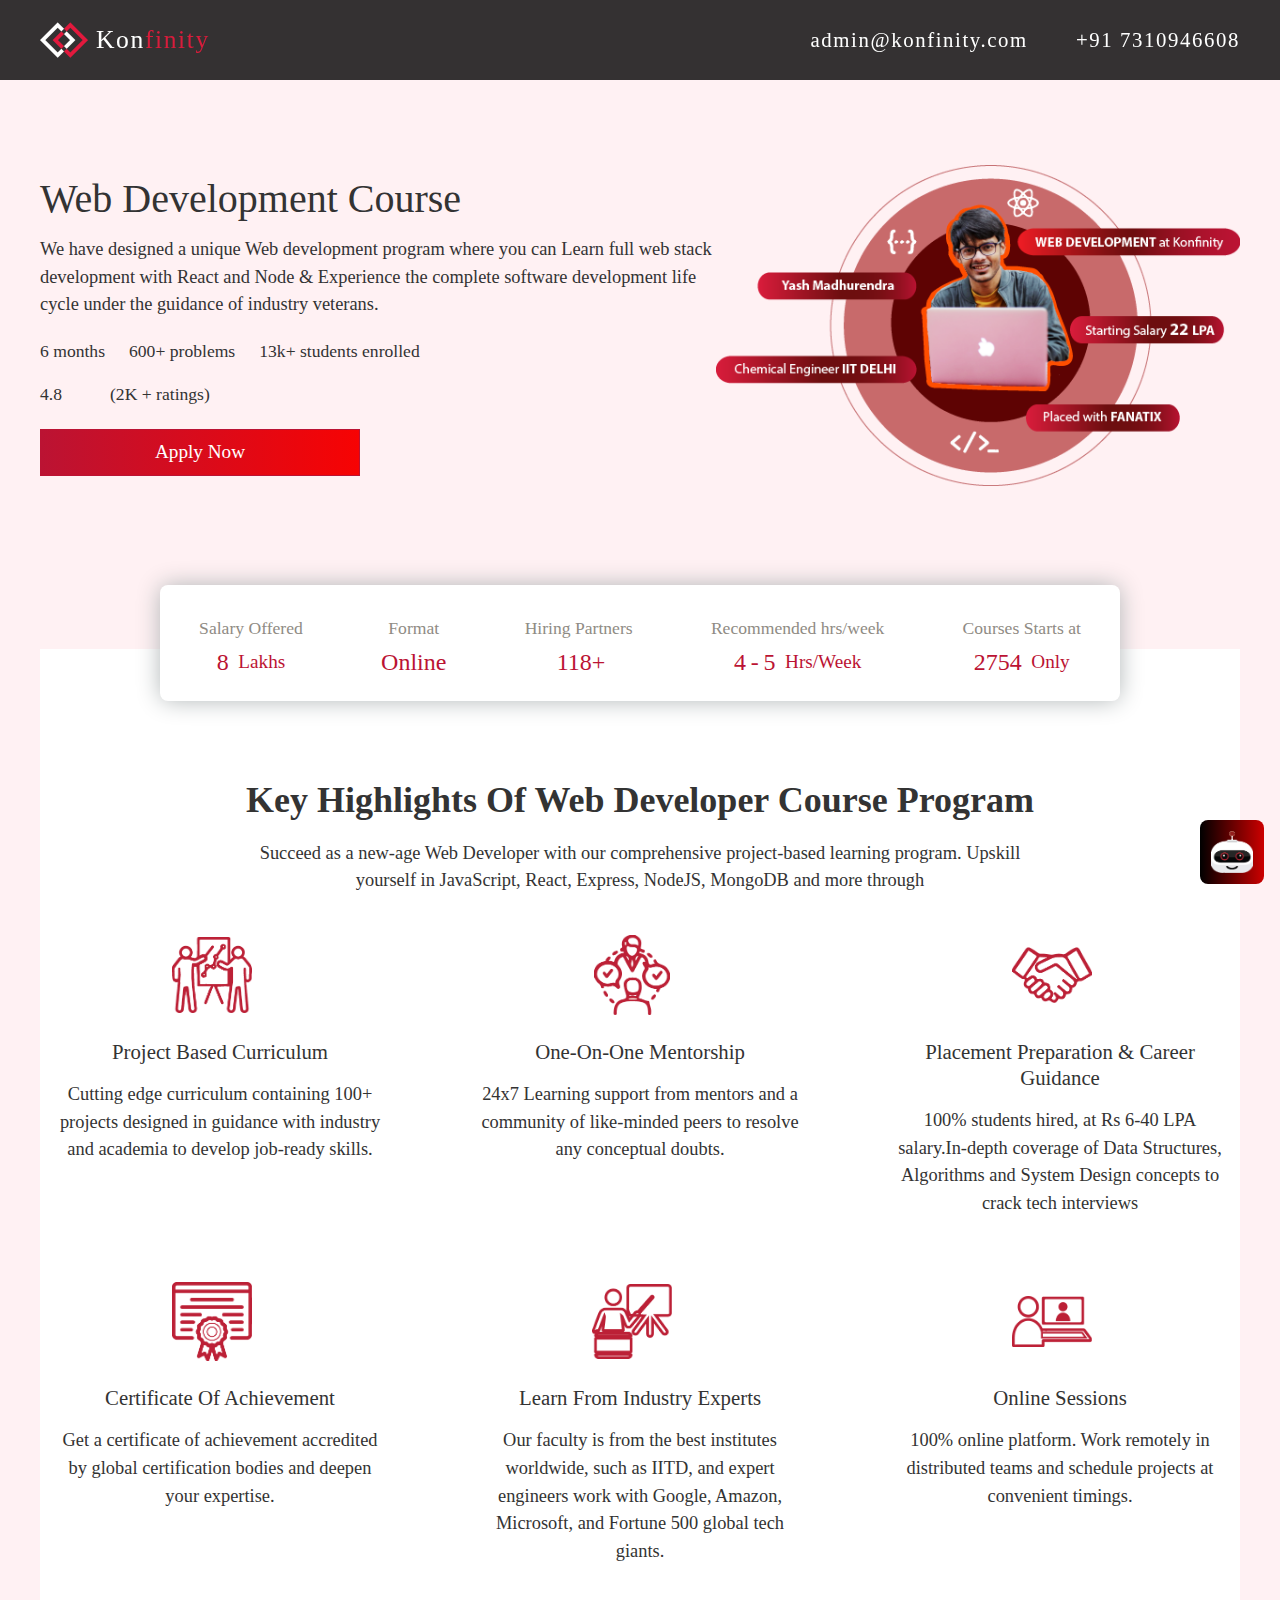
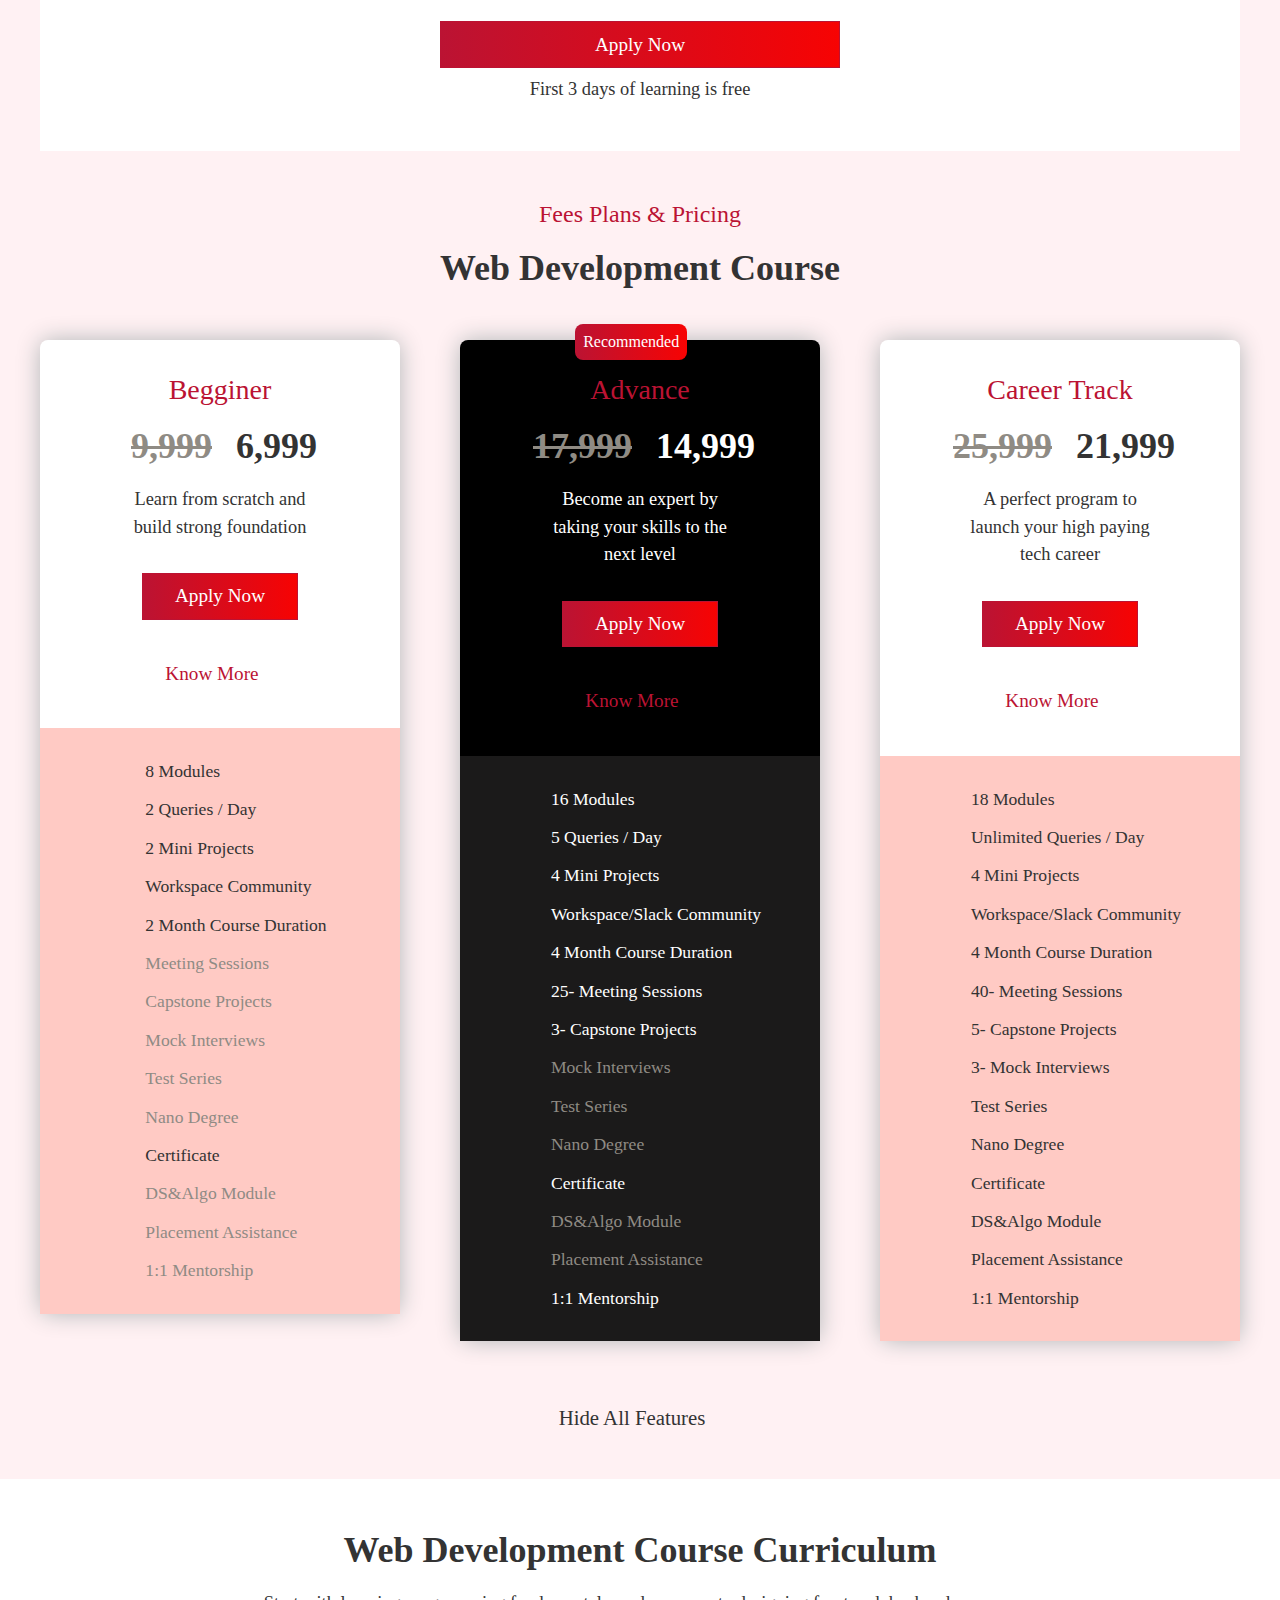
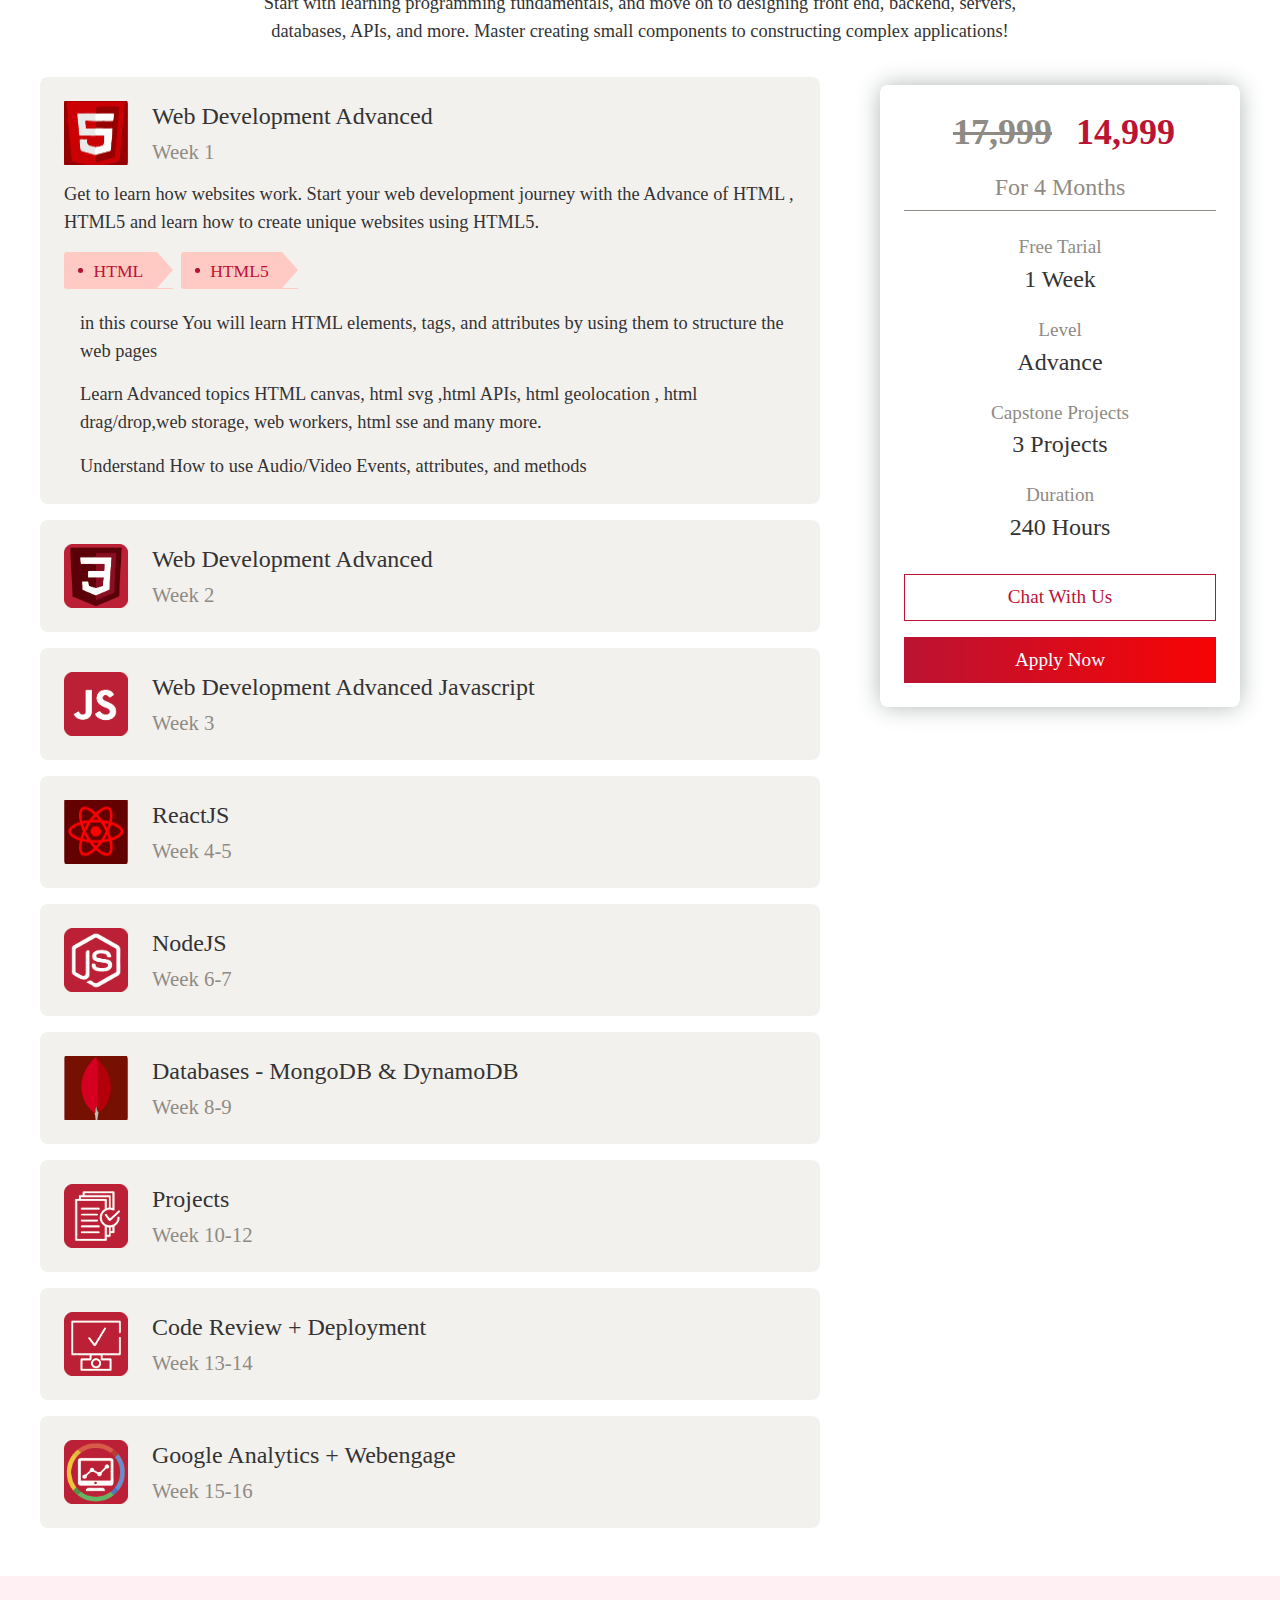
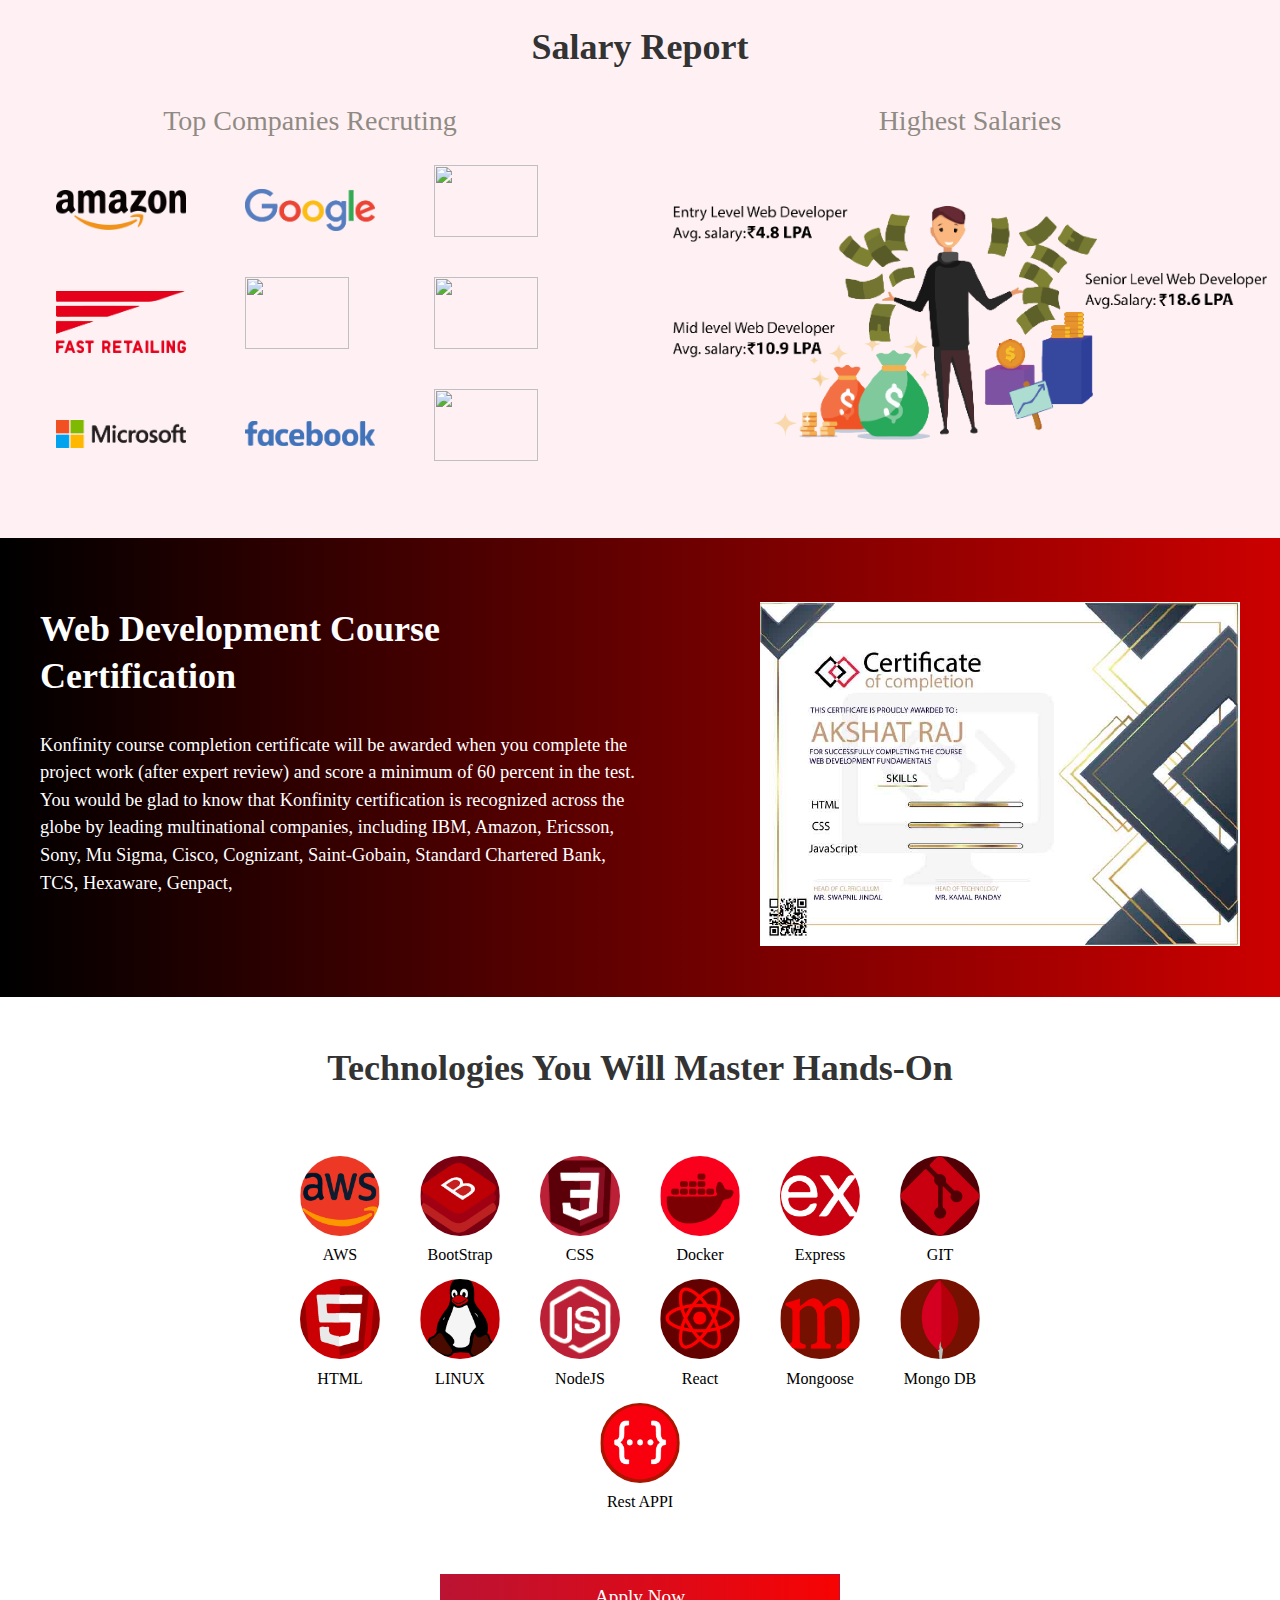
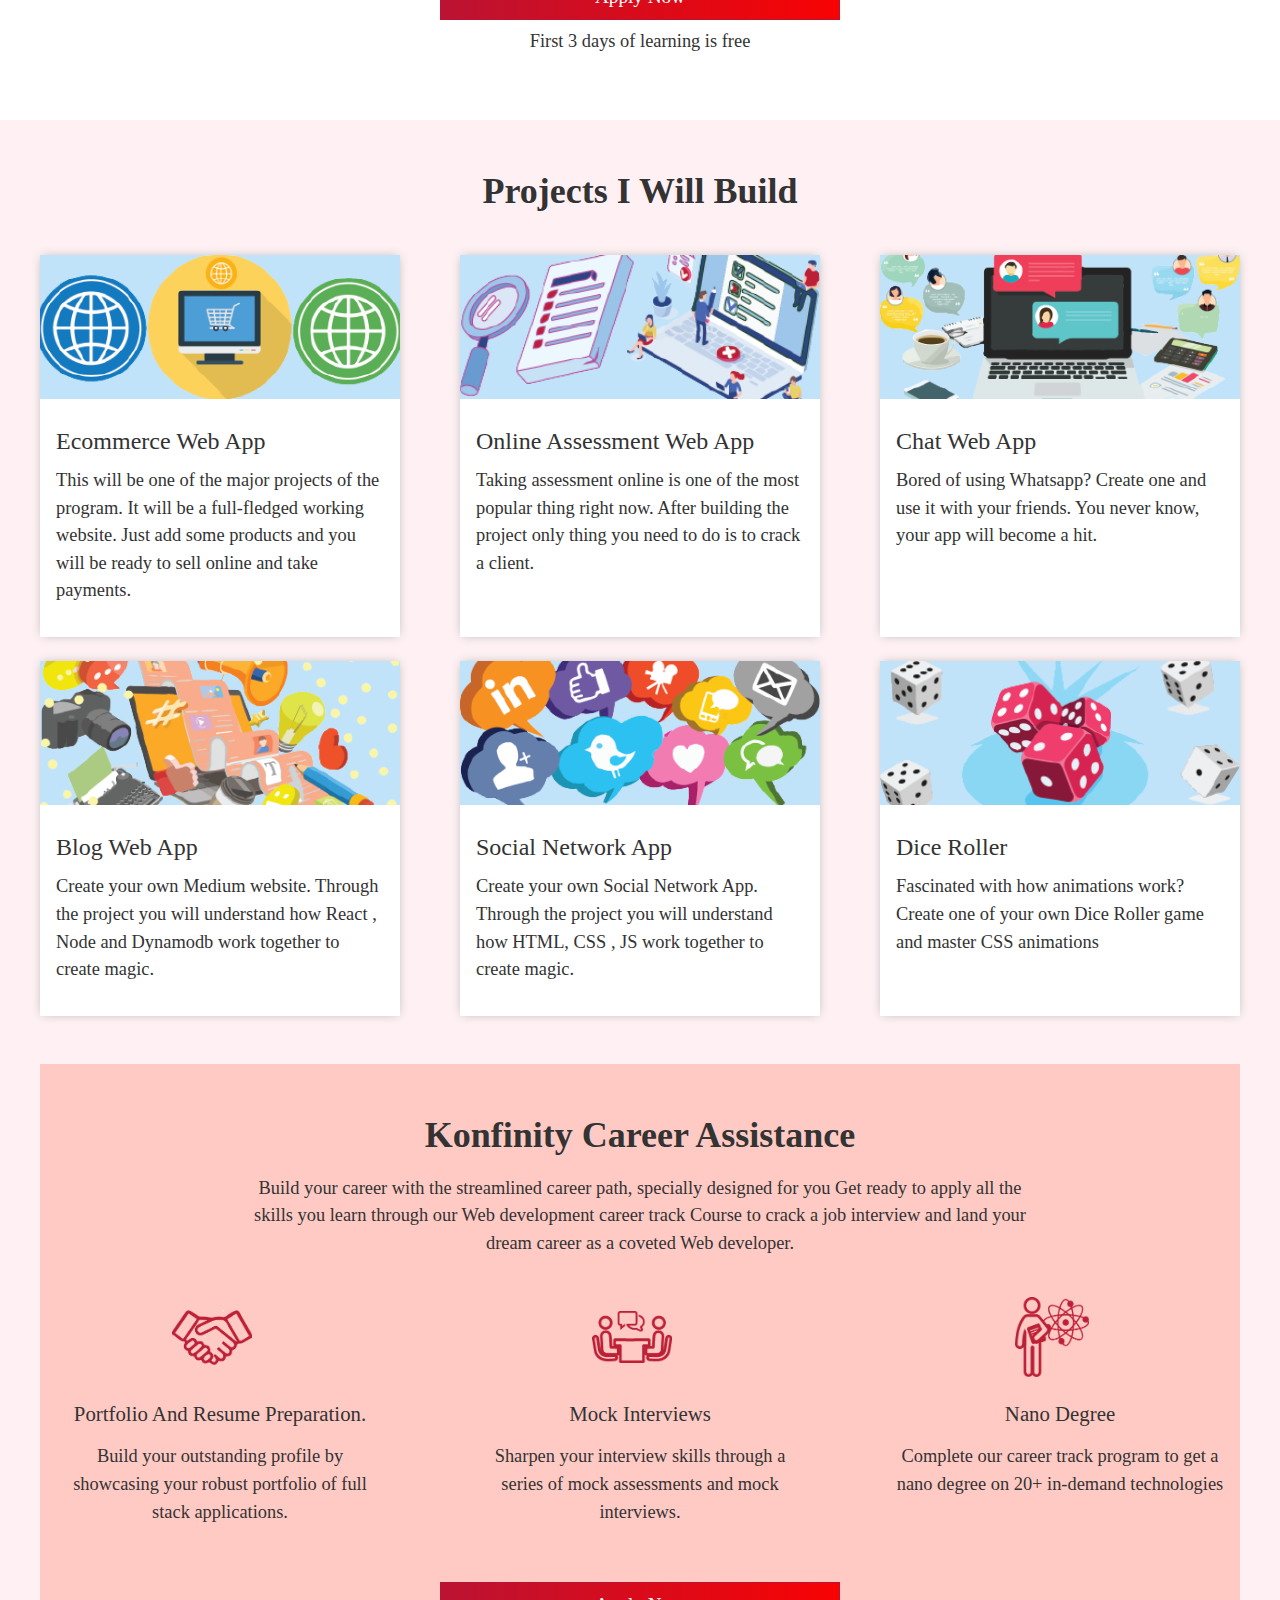
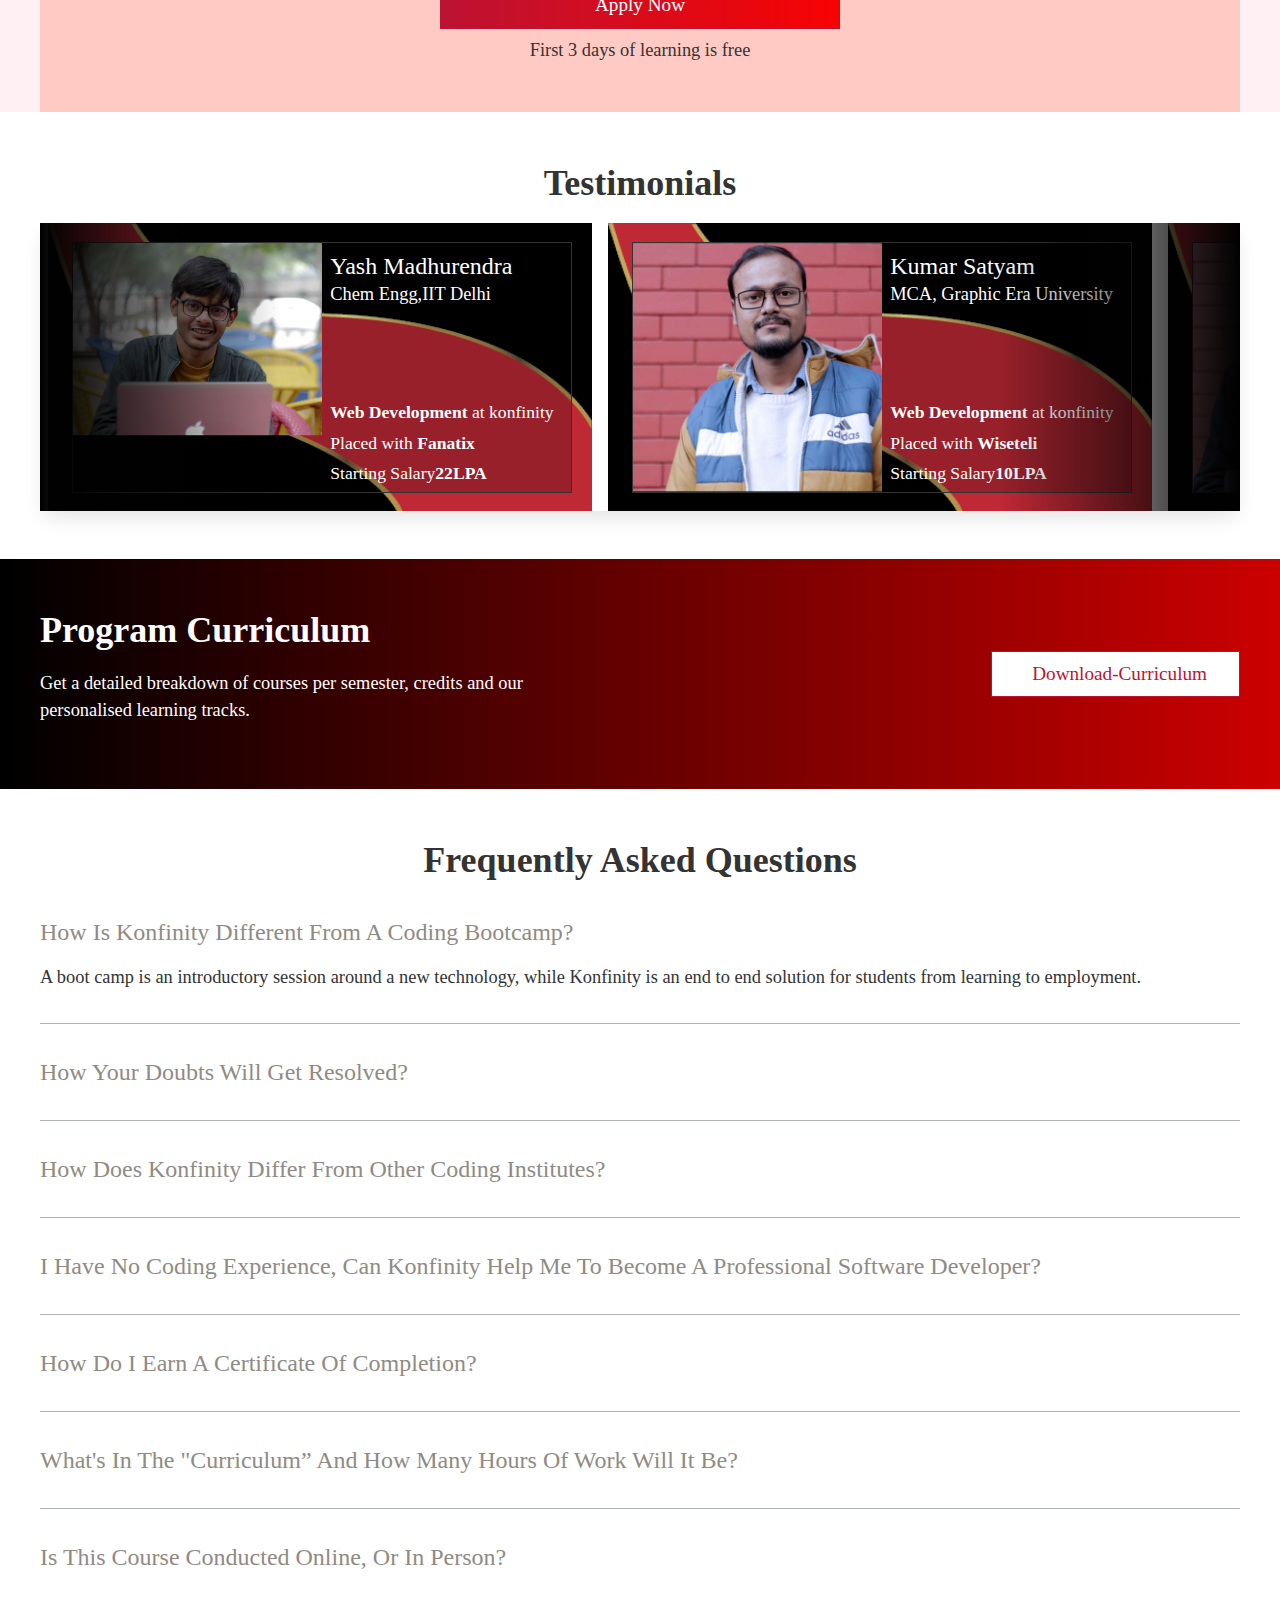
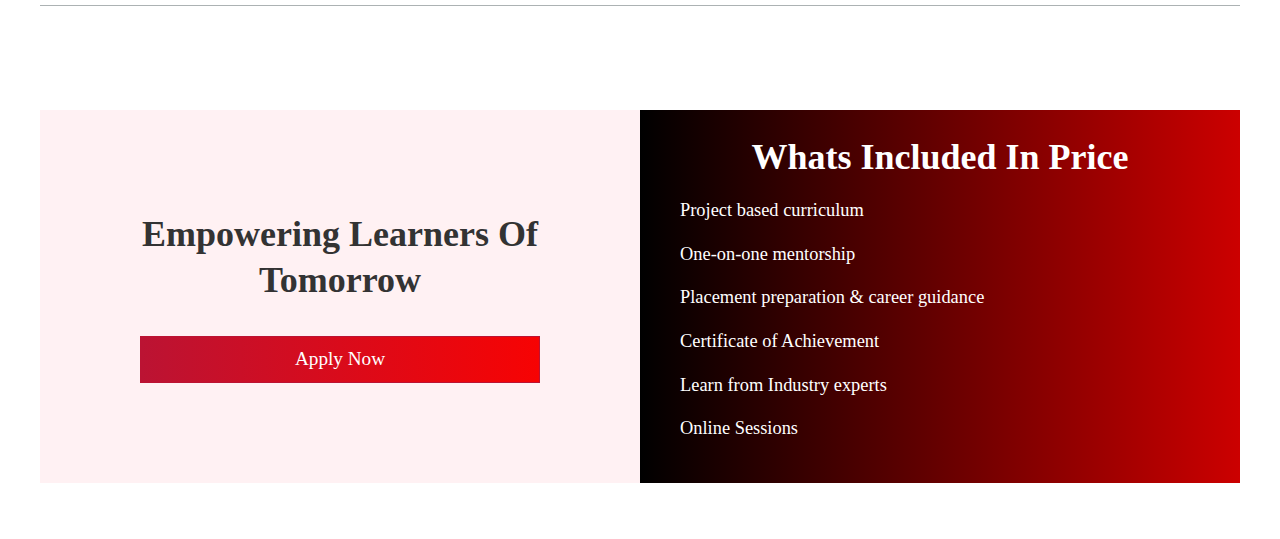
==== views/index.html @ 35c61b88 "font url added" ====
<!DOCTYPE html>
<html lang="en">

<head>
    <meta charset="UTF-8">
    <meta name="viewport" content="width=device-width, initial-scale=1.0">
    <title>Web Development</title>
    <link rel="stylesheet" href="https://cdnjs.cloudflare.com/ajax/libs/font-awesome/5.15.3/css/all.min.css"
        integrity="sha512-iBBXm8fW90+nuLcSKlbmrPcLa0OT92xO1BIsZ+ywDWZCvqsWgccV3gFoRBv0z+8dLJgyAHIhR35VZc2oM/gI1w=="
        crossorigin="anonymous" />

    <script src="https://ajax.googleapis.com/ajax/libs/jquery/3.3.1/jquery.min.js"></script>

    
    <link rel="stylesheet" href="../scss/reset.css">
    <link rel="stylesheet" href="../scss/theme.css">
    <link rel="stylesheet" href="../scss/style.css">



</head>

<body>
    <header>
        <nav class="mobile-nav">
            <div class="container">
                <div class="icon-wrap">
                    <figure>
                        <div>
                            <img src="../images/android-chrome-192x192.png">
                        </div>
                        <h3>Kon<span>finity</span></h3>
                    </figure>
                    <i class="fas fa-bars" onclick="shownav()"></i>
                </div>
                <div class="email-number-div" id="nav">
                    <a href="https://mail.google.com/mail/?view=cm&fs=1&to=admin@konfinity.com" target="_blank">
                        <h4 id="email"> <i class="fas fa-envelope"></i> admin@konfinity.com</h4>
                    </a>
                    <a href="tel:7310946608">
                        <h4> <i class="fas fa-phone-alt"></i>+91 7310946608</h4>
                    </a>
                </div>
            </div>
        </nav>
        <nav class="desktop-nav">
            <div class="container">
                <figure>
                    <div>
                        <img src="../images/android-chrome-192x192.png">
                    </div>
                    <h3>Kon<span>finity</span></h3>
                </figure>

                <div>
                    <a href="https://mail.google.com/mail/?view=cm&fs=1&to=admin@konfinity.com" target="_blank">
                        <h4 id="email"><i class="fas fa-envelope"></i>admin@konfinity.com</h4>
                    </a>
                    <a href="tel:7310946608">
                        <h4> <i class="fas fa-phone-alt"></i>+91 7310946608</h4>
                    </a>
                </div>
            </div>
        </nav>
        <nav class="scrollUp-nav" id="scrollup-nav">
            <div class="container">

                <ul id="nav-2">
                    <a href="#keyhighlights">
                        <li>Highlights</li>
                    </a>
                    <a href="#alldesktopplans">
                        <li class="activnavlist">Price and plans</li>
                    </a>
                    <a href="#salary">
                        <li>Salary Report</li>
                    </a>
                    <a href="#certificate">
                        <li>Certificate</li>
                    </a>
                    <a href="#tech">
                        <li>Technologies</li>
                    </a>
                    <a href="#projects">
                        <li>Projects</li>
                    </a>
                    <a href="#faq">
                        <li>FAQs</li>
                    </a>
                </ul>

            </div>
        </nav>
    </header>

    <main>
        <div class="popupComponent videoComponent" id="popupVideo" onclick="hideVideo()">
            <i class="fas fa-times" id="close-button" onclick="hideVideo()"></i>

            <iframe id="video" src="https://www.youtube.com/embed/P8c3q5c4D5s" frameborder="0"
                allow="accelerometer; autoplay; encrypted-media; gyroscope; picture-in-picture"
                allowfullscreen=""></iframe>
        </div>

        <div class="popupComponent formComponent" id="popupForm">
            <i class="fas fa-times" id="close-button" onclick="hidePopupForm()"></i>
            <div>
                <article>
                    <h2>Welcome</h2>
                    <p>Enter all the details to start learning</p>
                </article>
                <form>
                    <div class="error-msg" id="error-message">Please enter all the details</div>
                    <input type="text" name="name" id="name" placeholder="Enter your name..." required>
                    <input type="email" name="email" id="youremail" placeholder="Enter your email..." required>
                    <input type="number" name="number" id="number" placeholder="enter your mobile number..." required>
                    <div onclick="submit()"><button type="button" class="accent-button">Submit</button></div>
                </form>
            </div>
        </div>

        <div class="popupComponent certificateComponent" id="popupCertificate" onclick="hideCertificate()">
            <i class="fas fa-times" id="close-button" onclick="hideCertificate()"></i>

            <figure>
                <img src="../images/certificate.jpg">
            </figure>
        </div>

        <a href="#hero-section">
            <div class="scrollupComponent" id="scrollupComponent">
                <i class="fas fa-angle-up"></i>
            </div>
        </a>
       

            <div class="chat-box" id="chat-box">
                <a href="tel:7310946608"><div class="inner-div">
                    <span>Request a callback</span>
                    <i class="fas fa-phone-alt"></i>
                </div>
            </a>
                <a href="https://api.whatsapp.com/send?phone=917310946608" target="blank"><div class="inner-div">
                    <span>Chat with us</span>
                    <i class="fas fa-comment-dots"></i>
                </div>
            </a>
               <figure  onclick="displayChatbot()" id="robot">
                   <img src="../images/robo icon.png">
               </figure>
            </div>
            

       

        <section class="hero-section" id="hero-section">
            <div class="container">
                <div class="left-hero-div">
                    <article>
                        <div class="video-button-wrap">
                            <h1>Web development Course</h1>
                            <figure class="mobie-play-button">
                                <img onclick="displayVideo()" src="../images/play icom.png">
                            </figure>
                        </div>
                        <p>We have designed a unique Web development program where you can Learn full web stack
                            development with React and Node & Experience the complete software development life cycle
                            under the guidance of industry veterans.</p>
                        <ul>
                            <li id="months"><span>6</span> months</li>
                            <li id="problems"><span>600+</span> problems</li>
                            <li id="students-enrolled"><span>13k+</span> students enrolled</li>
                        </ul>
                    </article>
                    <div class="rating-component">
                        <ul>
                            <li>4.8</li>
                            <li><i class="fas fa-star"></i></li>
                            <li><i class="fas fa-star"></i></li>
                            <li><i class="fas fa-star"></i></li>
                            <li><i class="fas fa-star"></i></li>
                            <li><i class="fas fa-star-half"></i></li>
                            <li>(2K + ratings)</li>
                        </ul>
                    </div>
       


                    <div class="button-div">
                        <button class="accent-button">Apply Now</button>
                    </div>
                </div>
                <figure class="hero-image">
                    <i onclick="displayVideo()" class="fas fa-play"></i>
                    <img src="../images/newboi.png" alt="">
                </figure>
              
            </div>
        </section>

        <section class="key-highlights" id="keyhighlights">
            <div class="banner">
                <ul>
                    <li><span>Salary Offered</span>
                        <h4><span class="counter" data-count="22"> 0 </span> <span class="lightFont"> Lakhs</span></h4>
                    </li>
                    <li><span>Format</span>
                        <h4>Online</h4>
                    </li>
                    <li><span>Hiring Partners</span>
                        <h4><span class="counter remove-margin" data-count="300"> 0 </span>+</h4>
                    </li>
                    <li><span>Recommended hrs/week</span>
                        <h4><span class="counter" data-count="12">0</span>-<span class="counter"
                                data-count="15">0</span> <span class="lightFont"> hrs/week</span></h4>
                    </li>
                    <li><span>Courses Starts at</span>
                        <h4><i class="fas fa-rupee-sign"></i><span class="counter" data-count="6999">0 </span><span
                                class="lightFont">only</span></h4>
                    </li>
                </ul>

            </div>
            <div class="container">
                <article>
                    <h2>Key Highlights Of Web Developer Course Program</h2>
                    <p>Succeed as a new-age Web Developer with our comprehensive project-based learning program.
                        Upskill yourself in JavaScript, React, Express, NodeJS, MongoDB and more through </p>
                </article>
                <div class="highlights">
                    <div>
                        <figure><img src="../images/project based.png" alt=""></figure>
                        <div class="text-wrap">
                            <h6>Project based curriculum</h6>
                            <p>Cutting edge curriculum containing 100+ projects designed in guidance with industry and
                                academia to develop job-ready skills.</p>
                        </div>
                    </div>
                    <div>
                        <figure><img src="../images/project based 1.png" alt=""></figure>
                        <div class="text-wrap">
                            <h6>One-on-one mentorship</h6>
                            <p>24x7 Learning support from mentors and a community of like-minded peers to resolve any
                                conceptual doubts.</p>
                        </div>
                    </div>
                    <div>
                        <figure><img src="../images/placement prep.png" alt=""></figure>
                        <div class="text-wrap">
                            <h6>Placement preparation & career guidance</h6>
                            <p>100% students hired, at Rs 6-40 LPA salary.In-depth coverage of Data Structures,
                                Algorithms and System Design concepts to crack tech interviews
                            </p>
                        </div>
                    </div>
                    <div>
                        <figure><img src="../images/certificate of ach.png" alt=""></figure>
                        <div class="text-wrap">
                            <h6>Certificate of Achievement</h6>
                            <p>Get a certificate of achievement accredited by global certification bodies and deepen
                                your expertise.</p>
                        </div>
                    </div>
                    <div>
                        <figure><img src="../images/learn from industry exp.png" alt=""></figure>
                        <div class="text-wrap">
                            <h6>Learn from Industry experts</h6>
                            <p>Our faculty is from the best institutes worldwide, such as IITD, and expert engineers
                                work with Google, Amazon, Microsoft, and Fortune 500 global tech giants.</p>
                        </div>
                    </div>
                    <div>
                        <figure><img src="../images/online session 1.png" alt=""></figure>
                        <div class="text-wrap">
                            <h6>Online Sessions </h6>
                            <p>100% online platform. Work remotely in distributed teams and schedule projects at
                                convenient timings.</p>
                        </div>
                    </div>
                </div>
                <form class="button-component-form">
                    <div class="button-component" id="button-component1" onclick="openInput('1')">
                        <input class="button-item" type="text" placeholder="Enter Email">
                        <button type="button" class="button-item accent-button">
                            Apply now
                        </button>
                    </div>
                    <i class="fas fa-times" id="close-button1" onclick="closeInput('1')"></i>
                </form>
                <p class="free-learning">First 3 days of learning is free</p>

            </div>

        </section>

        <section class="plan-cards plan-cards-mobile" id="allplans">
            <article>
                <h4>Fees Plans & pricing</h4>

                <h2>Web development course</h2>
            </article>
            <div class="banner" id="00">
                <div class="banner-head">
                    <h3>Begginer</h3>
                    <h2><strike><i class="fas fa-rupee-sign"></i> 9,999</strike><i class="fas fa-rupee-sign"></i> 6,999
                    </h2>
                    <p>Learn from scratch and build strong foundation
                    </p>
                </div>
                <div class="button-div">
                    <button class="accent-button">Apply Now</button>
                </div>
                <a href="#curriculum">
                    <div class="button-div" onclick="showPlan('00')">
                        <button class="link-button">Know more <i class="fas fa-play"></i></button>
                    </div>
                </a>
                <div class="list-items">
                    <ul>
                        <li><i class="fas fa-check"></i>8 Modules</li>
                        <li><i class="fas fa-check"></i>2 queries / day</li>
                        <li><i class="fas fa-check"></i>2 mini projects </li>
                        <li><i class="fas fa-check"></i>Workspace community</li>
                        <li><i class="fas fa-check"></i>2 month Course duration</li>
                        <li class="cross-li"><i class="fas fa-times"></i>Meeting sessions</li>
                        <li class="cross-li"><i class="fas fa-times"></i>capstone projects</li>
                        <li class="cross-li"><i class="fas fa-times"></i>mock interviews</li>
                        <li class="cross-li"><i class="fas fa-times"></i>test Series</li>
                        <li class="cross-li"><i class="fas fa-times"></i>nano degree</li>
                        <li><i class="fas fa-check"></i>Certificate</li>
                        <li class="cross-li"><i class="fas fa-times"></i>DS&algo module</li>
                        <li class="cross-li"><i class="fas fa-times"></i>Placement assistance</li>
                        <li class="cross-li"><i class="fas fa-times"></i>1:1 mentorship</li>
                    </ul>
                </div>

            </div>
            <div class="banner" id="01">
                <div class="banner-head">
                    <h3>Advance</h3>
                    <h2><strike><i class="fas fa-rupee-sign"></i> 17,999</strike><i class="fas fa-rupee-sign"></i>
                        14,999</h2>
                    <p>Become an expert by taking your skills to the next level</p>
                </div>
                <div class="button-div">
                    <button class="accent-button">Apply Now</button>
                </div>
                <a href="#curriculum">
                    <div class="button-div" onclick="showPlan('01')">
                        <button class="link-button">Know more <i class="fas fa-play"></i></button>
                    </div>
                </a>
                <div class="list-items">
                    <ul>
                        <li><i class="fas fa-check"></i>16 Modules</li>
                        <li><i class="fas fa-check"></i>5 queries / day</li>
                        <li><i class="fas fa-check"></i>4 mini projects </li>
                        <li><i class="fas fa-check"></i>Workspace/Slack community </li>
                        <li><i class="fas fa-check"></i>4 month Course duration</li>
                        <li><i class="fas fa-check"></i>25- Meeting sessions</li>
                        <li><i class="fas fa-check"></i> 3- capstone projects</li>
                        <li class="cross-li"><i class="fas fa-times"></i>mock interviews</li>
                        <li class="cross-li"><i class="fas fa-times"></i>test Series</li>
                        <li class="cross-li"><i class="fas fa-times"></i>nano degree</li>
                        <li><i class="fas fa-check"></i> Certificate</li>
                        <li class="cross-li"><i class="fas fa-times"></i>DS&algo module</li>
                        <li class="cross-li"><i class="fas fa-times"></i>Placement assistance</li>
                        <li><i class="fas fa-check"></i>1:1 mentorship</li>
                    </ul>
                </div>

            </div>
            <div class="banner" id="02">
                <div class="banner-head">
                    <h3>Career Track</h3>
                    <h2><strike><i class="fas fa-rupee-sign"></i> 25,999</strike><i class="fas fa-rupee-sign"></i>
                        21,999</h2>
                    <p>A perfect program to launch your high paying tech career</p>
                </div>
                <div class="button-div">
                    <button class="accent-button">Apply Now</button>
                </div>
                <a href="#curriculum">
                    <div class="button-div" onclick="showPlan('02')">
                        <button class="link-button">Know more <i class="fas fa-play"></i></button>
                    </div>
                </a>
                <div class="list-items">
                    <ul>
                        <li><i class="fas fa-check"></i>18 Modules</li>
                        <li><i class="fas fa-check"></i>Unlimited queries / day</li>
                        <li><i class="fas fa-check"></i>4 mini projects </li>
                        <li><i class="fas fa-check"></i>Workspace/Slack community </li>
                        <li><i class="fas fa-check"></i>4 month Course duration</li>
                        <li><i class="fas fa-check"></i>40- Meeting sessions</li>
                        <li><i class="fas fa-check"></i> 5- capstone projects</li>
                        <li><i class="fas fa-check"></i>3- mock interviews</li>
                        <li><i class="fas fa-check"></i>test Series</li>
                        <li><i class="fas fa-check"></i>nano degree</li>
                        <li><i class="fas fa-check"></i> Certificate</li>
                        <li><i class="fas fa-check"></i>DS&algo module</li>
                        <li><i class="fas fa-check"></i>Placement assistance</li>
                        <li><i class="fas fa-check"></i>1:1 mentorship</li>
                    </ul>
                </div>

            </div>
            <div class="carousel-parent curriculum-carousel" id="curriculum-carousel">
                <span class="activcurriculum" onclick="currentSlideCurriculum(00)"></span>
                <span onclick="currentSlideCurriculum(01)"></span>
                <span onclick="currentSlideCurriculum(02)"></span>
            </div>

        </section>

        <section class="plan-cards plan-cards-desktop" id="alldesktopplans">
            <article>
                <h4>Fees Plans & pricing</h4>
                <h2>web development course</h2>
            </article>
            <div class="container">
                <div class="banner" id="banner00">
                    <div class="banner-head">
                        <h3>Begginer</h3>
                        <h2><strike><i class="fas fa-rupee-sign"></i> 9,999</strike><i class="fas fa-rupee-sign"></i>
                            6,999</h2>
                        <p>Learn from scratch and build strong foundation </p>
                    </div>
                    <div class="button-div">
                        <button class="accent-button">Apply Now</button>
                    </div>
                    <a href="#curriculum">
                        <div class="button-div" onclick="showPlan('00')">
                            <button class="link-button">Know more <i class="fas fa-play"></i></button>
                        </div>
                    </a>
                    <div class="list-items">
                        <ul>
                            <li><i class="fas fa-check"></i>8 Modules</li>
                            <li><i class="fas fa-check"></i>2 queries / day</li>
                            <li><i class="fas fa-check"></i>2 mini projects </li>
                            <li><i class="fas fa-check"></i>Workspace community</li>
                            <li><i class="fas fa-check"></i>2 month Course duration</li>
                            <li class="cross-li"><i class="fas fa-times"></i>Meeting sessions</li>
                            <li class="cross-li"><i class="fas fa-times"></i>capstone projects</li>
                            <li class="cross-li"><i class="fas fa-times"></i>mock interviews</li>
                            <li class="cross-li"><i class="fas fa-times"></i>test Series</li>
                            <li class="cross-li"><i class="fas fa-times"></i>nano degree</li>
                            <li><i class="fas fa-check"></i>Certificate</li>
                            <li class="cross-li"><i class="fas fa-times"></i>DS&algo module</li>
                            <li class="cross-li"><i class="fas fa-times"></i>Placement assistance</li>
                            <li class="cross-li"><i class="fas fa-times"></i>1:1 mentorship</li>
                        </ul>

                    </div>
                </div>
                <div class="banner" id="banner01">
                    <h6 id="recomended">Recommended</h6>
                    <div class="banner-head">
                        <h3>Advance</h3>
                        <h2><strike><i class="fas fa-rupee-sign"></i> 17,999</strike><i class="fas fa-rupee-sign"></i>
                            14,999</h2>
                        <p>Become an expert by taking your skills to the next level</p>
                    </div>
                    <div class="button-div">
                        <button class="accent-button">Apply Now</button>
                    </div>
                    <a href="#curriculum">
                        <div class="button-div" onclick="showPlan('01')">
                            <button class="link-button">Know more <i class="fas fa-play"></i></button>
                        </div>
                    </a>
                    <div class="list-items">
                        <ul>
                            <li><i class="fas fa-check"></i>16 Modules</li>
                            <li><i class="fas fa-check"></i>5 queries / day</li>
                            <li><i class="fas fa-check"></i>4 mini projects </li>
                            <li><i class="fas fa-check"></i>Workspace/Slack community </li>
                            <li><i class="fas fa-check"></i>4 month Course duration</li>
                            <li><i class="fas fa-check"></i>25- Meeting sessions</li>
                            <li><i class="fas fa-check"></i> 3- capstone projects</li>
                            <li class="cross-li"><i class="fas fa-times"></i>mock interviews</li>
                            <li class="cross-li"><i class="fas fa-times"></i>test Series</li>
                            <li class="cross-li"><i class="fas fa-times"></i>nano degree</li>
                            <li><i class="fas fa-check"></i> Certificate</li>
                            <li class="cross-li"><i class="fas fa-times"></i>DS&algo module</li>
                            <li class="cross-li"><i class="fas fa-times"></i>Placement assistance</li>
                            <li><i class="fas fa-check"></i>1:1 mentorship</li>
                        </ul>

                    </div>
                </div>
                <div class="banner" id="banner02">
                    <div class="banner-head">
                        <h3>Career track</h3>
                        <h2><strike><i class="fas fa-rupee-sign"></i> 25,999</strike><i class="fas fa-rupee-sign"></i>
                            21,999</h2>
                        <p>A perfect program to launch your high paying tech career</p>
                    </div>
                    <div class="button-div">
                        <button class="accent-button">Apply Now</button>
                    </div>
                    <a href="#curriculum">
                        <div class="button-div" onclick="showPlan('02')">
                            <button class="link-button">Know more <i class="fas fa-play"></i></button>
                        </div>
                    </a>
                    <div class="list-items">
                        <ul>
                            <li><i class="fas fa-check"></i>18 Modules</li>
                            <li><i class="fas fa-check"></i>Unlimited queries / day</li>
                            <li><i class="fas fa-check"></i>4 mini projects </li>
                            <li><i class="fas fa-check"></i>Workspace/Slack community </li>
                            <li><i class="fas fa-check"></i>4 month Course duration</li>
                            <li><i class="fas fa-check"></i>40- Meeting sessions</li>
                            <li><i class="fas fa-check"></i> 5- capstone projects</li>
                            <li><i class="fas fa-check"></i>3- mock interviews</li>
                            <li><i class="fas fa-check"></i>test Series</li>
                            <li><i class="fas fa-check"></i>nano degree</li>
                            <li><i class="fas fa-check"></i> Certificate</li>
                            <li><i class="fas fa-check"></i>DS&algo module</li>
                            <li><i class="fas fa-check"></i>Placement assistance</li>
                            <li><i class="fas fa-check"></i>1:1 mentorship</li>
                        </ul>

                    </div>
                </div>
            </div>
            <h5 id="hide-features" onclick="hideListItems()">Hide All Features <i class="fas fa-angle-up"></i></h5>
        </section>

        <section class="curriculum" id="curriculum-section">
            <div class="container">
                <article id="curriculum">
                    <h2>Web development course Curriculum</h2>
                    <p>Start with learning programming fundamentals, and move on to designing front end, backend,
                        servers, databases, APIs, and more. Master creating small components to constructing complex
                        applications!</p>
                </article>
                <div class="flex-div">

                    <div class="curriculum-details" id="plan00">

                        <div class="curriculum-banner-flex">

                            <div class="curriculum-item">
                                <div class="wrap-head">
                                    <div class="info">

                                        <div class="image-div">
                                            <figure><img src="../images/HTML.png">
                                            </figure>
                                            <div>
                                                <h4>Web Development Basics</h4>
                                                <h5>Week 1</h5>
                                            </div>
                                        </div>
                                    </div>
                                    <div class="icon" onclick="showDescription('1')"><i class="fas fa-arrow-down"
                                            id="icon1"></i></div>
                                </div>
                                <div class="curriculum-description" id="1">
                                    <p>Get to learn how websites work. Start your web development journey with the
                                        basics of HTML and learn how to create impressive websites using HTML.</p>
                                    <ul class="tags">
                                        <li class="tag"><span>HTML</span></li>
                                        <li class="tag"><span>CSS</span></li>
                                        <li class="tag"><span>BootStrap</span></li>
                                    </ul>
                                    <ul>
                                        <li><i class="fas fa-star"></i>
                                            <p>Learn HTML elements, tags, and attributes by using them to structure the
                                                web pages</p>
                                        </li>
                                        <li><i class="fas fa-star"></i>
                                            <p>Understand How to use Audio/Video Events, attributes, and methods </p>
                                        </li>
                                        <li><i class="fas fa-star"></i>
                                            <p>Understand the basic structure of a web page made in html</p>
                                        </li>
                                    </ul>
                                </div>
                            </div>

                            <div class="curriculum-item">
                                <div class="wrap-head">
                                    <div class="info">

                                        <div class="image-div">
                                            <figure><img src="../images/C S S.png">
                                            </figure>
                                            <div>
                                                <h4>Web Development Basics</h4>
                                                <h5>Week 2-3</h5>
                                            </div>
                                        </div>
                                    </div>
                                    <div class="icon" onclick="showDescription('2')"><i class="fas fa-arrow-down"
                                            id="icon2"></i></div>
                                </div>
                                <div class="curriculum-description" id="2">
                                    <p> Get a piece of basic knowledge on CSS and bootstrap. Start your web development
                                        journey with the basics of CSS, and Bootstrap.</p>
                                    <ul class="tags">
                                        <li class="tag"><span>CSS</span></li>
                                        <li class="tag"><span>BootStrap</span></li>
                                    </ul>
                                    <ul>
                                        <li><i class="fas fa-star"></i>
                                            <p>Learn CSS elements, tags and utilizing them to enhance the layout,
                                                position of various factors on the web page</p>
                                        </li>
                                        <li><i class="fas fa-star"></i>
                                            <p>Learn Bootstrap by using it to design a mobile-friendly responsive web
                                                page.</p>
                                        </li>
                                        <li><i class="fas fa-star"></i>
                                            <p>Understand padding, tags, class, fonts, backgrounds, margin, and many
                                                more things </p>
                                        </li>
                                    </ul>
                                </div>
                            </div>

                            <div class="curriculum-item">
                                <div class="wrap-head">
                                    <div class="info">

                                        <div class="image-div">
                                            <figure><img src="../images/javascript icon.png">
                                            </figure>
                                            <div>
                                                <h4>Javascript</h4>
                                                <h5>Week 4</h5>
                                            </div>
                                        </div>
                                    </div>
                                    <div class="icon" onclick="showDescription('3')"><i class="fas fa-arrow-down"
                                            id="icon3"></i></div>
                                </div>
                                <div class="curriculum-description" id="3">
                                    <p>Deep dive into the world of Javascript, one of the commonly used languages for
                                        web development. Explore the basics of JS, promises, closures, and complete
                                        Javascript.</p>
                                    <ul class="tags">
                                        <li class="tag"><span>JS</span></li>
                                        <li class="tag"><span>DOM</span></li>
                                    </ul>
                                    <ul>
                                        <li><i class="fas fa-star"></i>
                                            <p>Learn Javascripts fundaments,data types,classes.</p>
                                        </li>
                                        <li><i class="fas fa-star"></i>
                                            <p>Understand javascript syntax, functions, and operators.</p>
                                        </li>

                                    </ul>
                                </div>
                            </div>

                            <div class="curriculum-item">
                                <div class="wrap-head">
                                    <div class="info">

                                        <div class="image-div">
                                            <figure><img src="../images/node js.png">
                                            </figure>
                                            <div>
                                                <h4>Web Development Basic Nodejs</h4>
                                                <h5>Week 5</h5>
                                            </div>
                                        </div>
                                    </div>
                                    <div class="icon" onclick="showDescription('4')"><i class="fas fa-arrow-down"
                                            id="icon4"></i></div>
                                </div>
                                <div class="curriculum-description" id="4">
                                    <p>Get to learn how websites Backend work. Start your web development journey with
                                        the basics of Nodejs and learn how to create a web server for websites.
                                    </p>
                                    <ul class="tags">
                                        <li class="tag"><span>NodeJS</span></li>
                                    </ul>
                                    <ul>
                                        <li><i class="fas fa-star"></i>
                                            <p>Learn about the basic structure of Nodejs tags and Modules.</p>
                                        </li>
                                        <li><i class="fas fa-star"></i>
                                            <p>understand the working of devs environments.</p>
                                        </li>
                                        <li><i class="fas fa-star"></i>
                                            <p>how to create a web server for a website.</p>
                                        </li>
                                    </ul>
                                </div>
                            </div>

                            <div class="curriculum-item">
                                <div class="wrap-head">
                                    <div class="info">

                                        <div class="image-div">
                                            <figure><img src="../images/projects icon.png">
                                            </figure>
                                            <div>
                                                <h4>Mini Projects</h4>
                                                <h5>Week 8</h5>
                                            </div>
                                        </div>
                                    </div>
                                    <div class="icon" onclick="showDescription('6')"><i class="fas fa-arrow-down"
                                            id="icon6"></i></div>
                                </div>
                                <div class="curriculum-description" id="6">
                                    <p>In the last week, we will give you 2 mini-projects to enhance your skills and
                                        build a solid resume for a web developer.
                                    </p>
                                    <ul class="tags">
                                        <li class="tag"><span>Projects</span></li>
                                    </ul>
                                    <ul>
                                        <li><i class="fas fa-star"></i>
                                            <p>Work on mini projects and upgrade your skill.</p>
                                        </li>

                                    </ul>
                                </div>
                            </div>


                        </div>
                        <div class="banner curriculum-banner">
                            <div class="banner-head">
                                <h2><strike><i class="fas fa-rupee-sign"></i> 9,999 </strike><i
                                        class="fas fa-rupee-sign"></i>6,999</h2>
                                <h4>for 2 months</h4>
                            </div>
                            <ul>
                                <li>
                                    <h4 class="grey-head">Free trial</h4>
                                    <h4>1 Week</h4>
                                </li>
                                <li>
                                    <h4 class="grey-head">Level</h4>
                                    <h4>Begginer</h4>
                                </li>
                                <li>
                                    <h4 class="grey-head">Mini Projects</h4>
                                    <h4>2 Projects</h4>
                                </li>
                                <li>
                                    <h4 class="grey-head">Duration</h4>
                                    <h4>120 hours</h4>
                                </li>

                            </ul>
                            <div class="button-div">
                                <a href="https://api.whatsapp.com/send?phone=917310946608" target="blank"><button
                                        class="border-button">Chat with us</button></a>
                                <button class="accent-button">Apply Now</button>
                            </div>
                        </div>

                    </div>
                    <div class="curriculum-details" id="plan01">

                        <div v class="curriculum-banner-flex">

                            <div class="curriculum-item">
                                <div class="wrap-head">
                                    <div class="info">

                                        <div class="image-div">
                                            <figure><img src="../images/HTML.png">
                                            </figure>
                                            <div>
                                                <h4>Web Development Advanced</h4>
                                                <h5>Week 1</h5>
                                            </div>
                                        </div>
                                    </div>
                                    <div class="icon" onclick="showDescription('11')"><i class="fas fa-arrow-down"
                                            id="icon11"></i></div>
                                </div>
                                <div class="curriculum-description" id="11">
                                    <p>Get to learn how websites work. Start your web development journey with the
                                        Advance of HTML , HTML5 and learn how to create unique websites using HTML5.</p>
                                    <ul class="tags">
                                        <li class="tag"><span>HTML</span></li>
                                        <li class="tag"><span>HTML5</span></li>
                                    </ul>
                                    <ul>
                                        <li><i class="fas fa-star"></i>
                                            <p>in this course You will learn HTML elements, tags, and attributes by
                                                using them to structure the web pages</p>
                                        </li>
                                        <li><i class="fas fa-star"></i>
                                            <p>Learn Advanced topics HTML canvas, html svg ,html APIs, html geolocation
                                                , html drag/drop,web storage, web workers, html sse and many more.</p>
                                        </li>
                                        <li><i class="fas fa-star"></i>
                                            <p>Understand How to use Audio/Video Events, attributes, and methods </p>
                                        </li>
                                    </ul>
                                </div>
                            </div>

                            <div class="curriculum-item">
                                <div class="wrap-head">
                                    <div class="info">

                                        <div class="image-div">
                                            <figure><img src="../images/C S S.png">
                                            </figure>
                                            <div>
                                                <h4>Web Development Advanced</h4>
                                                <h5>Week 2</h5>
                                            </div>
                                        </div>
                                    </div>
                                    <div class="icon" onclick="showDescription('22')"><i class="fas fa-arrow-down"
                                            id="icon22"></i></div>
                                </div>
                                <div class="curriculum-description" id="22">
                                    <p> Get a piece of Advance knowledge on CSS ,CSS3 and Bootstrap. Start your web
                                        development journey with the basics of CSS and Bootstrap..</p>
                                    <ul class="tags">
                                        <li class="tag"><span>CSS</span></li>
                                        <li class="tag"><span>CSS3</span></li>
                                        <li class="tag"><span>BootStrap</span></li>
                                    </ul>
                                    <ul>
                                        <li><i class="fas fa-star"></i>
                                            <p>Learn CSS , CSS3 elements, tags and utilizing them to enhance the layout,
                                                position of various factors on the web page</p>
                                        </li>
                                        <li><i class="fas fa-star"></i>
                                            <p>Learn Bootstrap by using it to design a mobile-friendly responsive web
                                                page.</p>
                                        </li>
                                        <li><i class="fas fa-star"></i>
                                            <p>Understand padding, tags, class, fonts, backgrounds, margin, and many
                                                more things </p>
                                        </li>
                                    </ul>
                                </div>
                            </div>

                            <div class="curriculum-item">
                                <div class="wrap-head">
                                    <div class="info">

                                        <div class="image-div">
                                            <figure><img src="../images/javascript icon.png">
                                            </figure>
                                            <div>
                                                <h4>Web Development Advanced Javascript</h4>
                                                <h5>Week 3</h5>
                                            </div>
                                        </div>
                                    </div>
                                    <div class="icon" onclick="showDescription('33')"><i class="fas fa-arrow-down"
                                            id="icon33"></i></div>
                                </div>
                                <div class="curriculum-description" id="33">
                                    <p> Deep dive into the world of Javascript, one of the commonly used languages for
                                        web development. Explore the basic to Advanced of JS, push
                                        notifications,progressive web app,indexdb ,service worker,webassembly, parcel
                                        ,package manager (edited) and many more.
                                    </p>
                                    <ul class="tags">
                                        <li class="tag"><span>JS</span></li>

                                    </ul>
                                    <ul>
                                        <li><i class="fas fa-star"></i>
                                            <p>Learn Advance aspects of the JavaScript language and start writing more
                                                complex programs.</p>
                                        </li>
                                        <li><i class="fas fa-star"></i>
                                            <p>Learn Javascripts fundamentals,data types,classes.</p>
                                        </li>
                                        <li><i class="fas fa-star"></i>
                                            <p>Understand javascript syntax, functions, and operators.</p>
                                        </li>
                                    </ul>
                                </div>
                            </div>

                            <div class="curriculum-item">
                                <div class="wrap-head">
                                    <div class="info">

                                        <div class="image-div">
                                            <figure><img src="../images/react.png">
                                            </figure>
                                            <div>
                                                <h4>ReactJS</h4>
                                                <h5>Week 4-5</h5>
                                            </div>
                                        </div>
                                    </div>
                                    <div class="icon" onclick="showDescription('44')"><i class="fas fa-arrow-down"
                                            id="icon44"></i></div>
                                </div>
                                <div class="curriculum-description" id="44">
                                    <p> Most of the websites getting built nowadays are using React, so why should you
                                        stay behind. Learn all the React components, understand how React is better, and
                                        don’t just learn; build fantastic web apps using react js.
                                    </p>
                                    <ul class="tags">
                                        <li class="tag"><span>ReactJS</span></li>
                                        <li class="tag"><span>Redux</span></li>

                                    </ul>
                                    <ul>
                                        <li><i class="fas fa-star"></i>
                                            <p>Learn how to use Reactjs to build powerful interfaces for server-side
                                                systems.</p>
                                        </li>
                                        <li><i class="fas fa-star"></i>
                                            <p>understand reactjs lifecycle, external API, and Routers</p>
                                        </li>
                                        <li><i class="fas fa-star"></i>
                                            <p>learn reactjs components and tags</p>
                                        </li>
                                        <li><i class="fas fa-star"></i>
                                            <p>understand reactjs lifecycle, external API, and Routers</p>
                                        </li>
                                    </ul>
                                </div>
                            </div>

                            <div class="curriculum-item">
                                <div class="wrap-head">
                                    <div class="info">

                                        <div class="image-div">
                                            <figure><img src="../images/node js.png">
                                            </figure>
                                            <div>
                                                <h4>NodeJS</h4>
                                                <h5>Week 6-7</h5>
                                            </div>
                                        </div>
                                    </div>
                                    <div class="icon" onclick="showDescription('55')"><i class="fas fa-arrow-down"
                                            id="icon55"></i></div>
                                </div>
                                <div class="curriculum-description" id="55">
                                    <p> Always thinking about how to build servers? It’s time to create one. Learn about
                                        Express, security, authentication, restricting routes, hashing passwords, and
                                        JWT’s, and much more
                                    </p>
                                    <ul class="tags">
                                        <li class="tag"><span>NodeJS</span></li>

                                    </ul>
                                    <ul>
                                        <li><i class="fas fa-star"></i>
                                            <p>Learn the Whole structure of Nodejs tags and Modules.</p>
                                        </li>
                                        <li><i class="fas fa-star"></i>
                                            <p>Understand the working of devs environments.</p>
                                        </li>
                                        <li><i class="fas fa-star"></i>
                                            <p>work on Express, security, server, hashing, and many more.</p>
                                        </li>

                                    </ul>
                                </div>
                            </div>


                            <div class="curriculum-item">
                                <div class="wrap-head">
                                    <div class="info">

                                        <div class="image-div">
                                            <figure><img src="../images/mongoose.png">
                                            </figure>
                                            <div>
                                                <h4>Databases - MongoDB & DynamoDB</h4>
                                                <h5>Week 8-9</h5>
                                            </div>
                                        </div>
                                    </div>
                                    <div class="icon" onclick="showDescription('77')"><i class="fas fa-arrow-down"
                                            id="icon77"></i></div>
                                </div>
                                <div class="curriculum-description" id="77">
                                    <p> Want to know how companies manage all their Data and how to click a button, all
                                        the data is there? Don’t just learn. Master the concepts of Databases. Be a pro
                                        in managing data using MongoDB and DynamoDB.
                                    </p>
                                    <ul class="tags">
                                        <li class="tag"><span>MongoDB</span></li>
                                        <li class="tag"><span>DynamoDB</span></li>

                                    </ul>
                                    <ul>
                                        <li><i class="fas fa-star"></i>
                                            <p>learn database types and the importance of website backends.</p>
                                        </li>
                                        <li><i class="fas fa-star"></i>
                                            <p>understand the advance knowledge of MongoDB and DynamoDb.</p>
                                        </li>
                                        <li><i class="fas fa-star"></i>
                                            <p>Understanding CRUD operations.</p>
                                        </li>

                                    </ul>
                                </div>
                            </div>

                            <div class="curriculum-item">
                                <div class="wrap-head">
                                    <div class="info">

                                        <div class="image-div">
                                            <figure><img src="../images/projects icon.png">
                                            </figure>
                                            <div>
                                                <h4>Projects</h4>
                                                <h5>Week 10-12</h5>
                                            </div>
                                        </div>
                                    </div>
                                    <div class="icon" onclick="showDescription('199')"><i class="fas fa-arrow-down"
                                            id="icon199"></i></div>
                                </div>
                                <div class="curriculum-description" id="199">
                                    <p> You will build 7+ projects during the whole program. Starting from building
                                        basic apps to bring your learning to the application to building a real-world
                                        website that you can add to your resume or create your own business, you will do
                                        it all. Our expert software developers carefully choose these projects for you.
                                    </p>
                                    <ul class="tags">
                                        <li class="tag"><span>projects</span></li>

                                    </ul>
                                    <ul>
                                        <li><i class="fas fa-star"></i>
                                            <p>work on both mini and capstone projects </p>
                                        </li>
                                    </ul>
                                </div>
                            </div>

                            <div class="curriculum-item">
                                <div class="wrap-head">
                                    <div class="info">

                                        <div class="image-div">
                                            <figure><img src="../images/deployment.png">
                                            </figure>
                                            <div>
                                                <h4>Code Review + Deployment</h4>
                                                <h5>Week 13-14</h5>
                                            </div>
                                        </div>
                                    </div>
                                    <div class="icon" onclick="showDescription('88')"><i class="fas fa-arrow-down"
                                            id="icon88"></i></div>
                                </div>
                                <div class="curriculum-description" id="88">
                                    <p> Developers don’t just write code. They write production-level code. Learn how to
                                        write production-level code, deploy your projects, and flaunt it to the world.
                                    </p>
                                    <ul class="tags">
                                        <li class="tag"><span>Heroku</span></li>
                                        <li class="tag"><span>AWS</span></li>
                                        <li class="tag"><span>Ec2</span></li>

                                    </ul>

                                </div>
                            </div>


                            <div class="curriculum-item">
                                <div class="wrap-head">
                                    <div class="info">

                                        <div class="image-div">
                                            <figure><img src="../images/google analytics.png">
                                            </figure>
                                            <div>
                                                <h4>Google Analytics + Webengage</h4>
                                                <h5>Week 15-16</h5>
                                            </div>
                                        </div>
                                    </div>
                                    <div class="icon" onclick="showDescription('99')"><i class="fas fa-arrow-down"
                                            id="icon99"></i></div>
                                </div>
                                <div class="curriculum-description" id="99">
                                    <p> Wondering how companies track user behavior, re-target & engage them? Know the
                                        working of Google & Facebook analytics and how to integrate those in your web
                                        apps using Google Tag Manager.
                                    </p>
                                    <ul class="tags">
                                        <li class="tag"><span>Google</span></li>

                                    </ul>
                                    <ul>
                                        <li><i class="fas fa-star"></i>
                                            <p>learn how code can understand a user behavior </p>
                                        </li>
                                        <li><i class="fas fa-star"></i>
                                            <p>create your analytic web page </p>
                                        </li>


                                    </ul>
                                </div>
                            </div>


                            


                        </div>
                        <div class="banner curriculum-banner">
                            <div class="banner-head">
                                <h2><strike><i class="fas fa-rupee-sign"></i>17,999</strike><i
                                        class="fas fa-rupee-sign"></i>14,999</h2>
                                <h4>for 4 months</h4>
                            </div>
                            <ul>
                                <li>
                                    <h4 class="grey-head">Free tarial</h4>
                                    <h4>1 week</h4>
                                </li>
                                <li>
                                    <h4 class="grey-head">Level</h4>
                                    <h4>Advance</h4>
                                </li>
                                <li>
                                    <h4 class="grey-head">capstone Projects</h4>
                                    <h4>3 projects</h4>
                                </li>
                                <li>
                                    <h4 class="grey-head">Duration</h4>
                                    <h4>240 Hours</h4>
                                </li>
                            </ul>
                            <div class="button-div">
                                <a href="https://api.whatsapp.com/send?phone=917310946608" target="blank"><button
                                        class="border-button">Chat with us</button></a>
                                <button class="accent-button">Apply Now</button>
                            </div>
                        </div>

                    </div>
                    <div class="curriculum-details" id="plan02">

                        <div class="curriculum-banner-flex">
                            <div class="curriculum-item">
                                <div class="wrap-head">
                                    <div class="info">

                                        <div class="image-div">
                                            <figure><img src="../images/HTML.png">
                                            </figure>
                                            <div>
                                                <h4>Web Development Advanced</h4>
                                                <h5>Week 1</h5>
                                            </div>
                                        </div>
                                    </div>
                                    <div class="icon" onclick="showDescription('111')"><i class="fas fa-arrow-down"
                                            id="icon111"></i></div>
                                </div>
                                <div class="curriculum-description" id="111">
                                    <p>Get to learn how websites work. Start your web development journey with the
                                        Advance of HTML , HTML5 and learn how to create unique websites using HTML5.</p>
                                    <ul class="tags">
                                        <li class="tag"><span>HTML</span></li>
                                        <li class="tag"><span>HTML5</span></li>
                                    </ul>
                                    <ul>
                                        <li><i class="fas fa-star"></i>
                                            <p>in this course You will learn HTML elements, tags, and attributes by
                                                using them to structure the web pages</p>
                                        </li>
                                        <li><i class="fas fa-star"></i>
                                            <p>Learn Advanced topics HTML canvas, html svg ,html APIs, html geolocation
                                                , html drag/drop,web storage, web workers, html sse and many more.</p>
                                        </li>
                                        <li><i class="fas fa-star"></i>
                                            <p>Understand How to use Audio/Video Events, attributes, and methods </p>
                                        </li>
                                    </ul>
                                </div>
                            </div>

                            <div class="curriculum-item">
                                <div class="wrap-head">
                                    <div class="info">

                                        <div class="image-div">
                                            <figure><img src="../images/C S S.png">
                                            </figure>
                                            <div>
                                                <h4>Web Development Advanced</h4>
                                                <h5>Week 2</h5>
                                            </div>
                                        </div>
                                    </div>
                                    <div class="icon" onclick="showDescription('222')"><i class="fas fa-arrow-down"
                                            id="icon222"></i></div>
                                </div>
                                <div class="curriculum-description" id="222">
                                    <p> Get a piece of Advance knowledge on CSS ,CSS3 and Bootstrap. Start your web
                                        development journey with the basics of CSS and Bootstrap..</p>
                                    <ul class="tags">
                                        <li class="tag"><span>CSS</span></li>
                                        <li class="tag"><span>CSS3</span></li>
                                        <li class="tag"><span>BootStrap</span></li>
                                    </ul>
                                    <ul>
                                        <li><i class="fas fa-star"></i>
                                            <p>Learn CSS , CSS3 elements, tags and utilizing them to enhance the layout,
                                                position of various factors on the web page</p>
                                        </li>
                                        <li><i class="fas fa-star"></i>
                                            <p>Learn Bootstrap by using it to design a mobile-friendly responsive web
                                                page.</p>
                                        </li>
                                        <li><i class="fas fa-star"></i>
                                            <p>Understand padding, tags, class, fonts, backgrounds, margin, and many
                                                more things </p>
                                        </li>
                                    </ul>
                                </div>
                            </div>

                            <div class="curriculum-item">
                                <div class="wrap-head">
                                    <div class="info">

                                        <div class="image-div">
                                            <figure><img src="../images/javascript icon.png">
                                            </figure>
                                            <div>
                                                <h4>Web Development Advanced Javascript</h4>
                                                <h5>Week 3</h5>
                                            </div>
                                        </div>
                                    </div>
                                    <div class="icon" onclick="showDescription('333')"><i class="fas fa-arrow-down"
                                            id="icon333"></i></div>
                                </div>
                                <div class="curriculum-description" id="333">
                                    <p> Deep dive into the world of Javascript, one of the commonly used languages for
                                        web development. Explore the basic to Advanced of JS, push
                                        notifications,progressive web app,indexdb ,service worker,webassembly, parcel
                                        ,package manager (edited) and many more.
                                    </p>
                                    <ul class="tags">
                                        <li class="tag"><span>JS</span></li>

                                    </ul>
                                    <ul>
                                        <li><i class="fas fa-star"></i>
                                            <p>Learn Advance aspects of the JavaScript language and start writing more
                                                complex programs.</p>
                                        </li>
                                        <li><i class="fas fa-star"></i>
                                            <p>Learn Javascripts fundamentals,data types,classes.</p>
                                        </li>
                                        <li><i class="fas fa-star"></i>
                                            <p>Understand javascript syntax, functions, and operators.</p>
                                        </li>
                                    </ul>
                                </div>
                            </div>

                            <div class="curriculum-item">
                                <div class="wrap-head">
                                    <div class="info">

                                        <div class="image-div">
                                            <figure><img src="../images/react.png">
                                            </figure>
                                            <div>
                                                <h4>ReactJS</h4>
                                                <h5>Week 4-5</h5>
                                            </div>
                                        </div>
                                    </div>
                                    <div class="icon" onclick="showDescription('444')"><i class="fas fa-arrow-down"
                                            id="icon444"></i></div>
                                </div>
                                <div class="curriculum-description" id="444">
                                    <p> Most of the websites getting built nowadays are using React, so why should you
                                        stay behind. Learn all the React components, understand how React is better, and
                                        don’t just learn; build fantastic web apps using react js.
                                    </p>
                                    <ul class="tags">
                                        <li class="tag"><span>ReactJS</span></li>
                                        <li class="tag"><span>Redux</span></li>

                                    </ul>
                                    <ul>
                                        <li><i class="fas fa-star"></i>
                                            <p>Learn how to use Reactjs to build powerful interfaces for server-side
                                                systems.</p>
                                        </li>
                                        <li><i class="fas fa-star"></i>
                                            <p>understand reactjs lifecycle, external API, and Routers</p>
                                        </li>
                                        <li><i class="fas fa-star"></i>
                                            <p>learn reactjs components and tags</p>
                                        </li>
                                        <li><i class="fas fa-star"></i>
                                            <p>understand reactjs lifecycle, external API, and Routers</p>
                                        </li>
                                    </ul>
                                </div>
                            </div>

                            <div class="curriculum-item">
                                <div class="wrap-head">
                                    <div class="info">

                                        <div class="image-div">
                                            <figure><img src="../images/node js.png">
                                            </figure>
                                            <div>
                                                <h4>NodeJS</h4>
                                                <h5>Week 6-8</h5>
                                            </div>
                                        </div>
                                    </div>
                                    <div class="icon" onclick="showDescription('555')"><i class="fas fa-arrow-down"
                                            id="icon555"></i></div>
                                </div>
                                <div class="curriculum-description" id="555">
                                    <p> Always thinking about how to build servers? It’s time to create one. Learn about
                                        Express, security, authentication, restricting routes, hashing passwords, and
                                        JWT’s, and much more
                                    </p>
                                    <ul class="tags">
                                        <li class="tag"><span>NodeJS</span></li>

                                    </ul>
                                    <ul>
                                        <li><i class="fas fa-star"></i>
                                            <p>Learn the Whole structure of Nodejs tags and Modules.</p>
                                        </li>
                                        <li><i class="fas fa-star"></i>
                                            <p>Understand the working of devs environments.</p>
                                        </li>
                                        <li><i class="fas fa-star"></i>
                                            <p>work on Express, security, server, hashing, and many more.</p>
                                        </li>

                                    </ul>
                                </div>
                            </div>

                            <div class="curriculum-item">
                                <div class="wrap-head">
                                    <div class="info">

                                        <div class="image-div">
                                            <figure><img src="../images/mongoose.png">
                                            </figure>
                                            <div>
                                                <h4>Databases - MongoDB & DynamoDB</h4>
                                                <h5>Week 9-10</h5>
                                            </div>
                                        </div>
                                    </div>
                                    <div class="icon" onclick="showDescription('777')"><i class="fas fa-arrow-down"
                                            id="icon777"></i></div>
                                </div>
                                <div class="curriculum-description" id="777">
                                    <p> Want to know how companies manage all their Data and how to click a button, all
                                        the data is there? Don’t just learn. Master the concepts of Databases. Be a pro
                                        in managing data using MongoDB and DynamoDB.
                                    </p>
                                    <ul class="tags">
                                        <li class="tag"><span>MongoDB</span></li>
                                        <li class="tag"><span>DynamoDB</span></li>

                                    </ul>
                                    <ul>
                                        <li><i class="fas fa-star"></i>
                                            <p>learn database types and the importance of website backends.</p>
                                        </li>
                                        <li><i class="fas fa-star"></i>
                                            <p>understand the advance knowledge of MongoDB and DynamoDb.</p>
                                        </li>
                                        <li><i class="fas fa-star"></i>
                                            <p>Understanding CRUD operations.</p>
                                        </li>

                                    </ul>
                                </div>
                            </div>

                            <div class="curriculum-item">
                                <div class="wrap-head">
                                    <div class="info">

                                        <div class="image-div">
                                            <figure><img src="../images/projects icon.png">
                                            </figure>
                                            <div>
                                                <h4>Projects</h4>
                                                <h5>Week 11-14</h5>
                                            </div>
                                        </div>
                                    </div>
                                    <div class="icon" onclick="showDescription('9999')"><i class="fas fa-arrow-down"
                                            id="icon9999"></i></div>
                                </div>
                                <div class="curriculum-description" id="9999">
                                    <p> You will build 7+ projects during the whole program. Starting from building
                                        basic apps to bring your learning to the application to building a real-world
                                        website that you can add to your resume or create your own business, you will do
                                        it all. Our expert software developers carefully choose these projects for you.
                                    </p>
                                    <ul class="tags">
                                        <li class="tag"><span>projects</span></li>

                                    </ul>
                                    <ul>
                                        <li><i class="fas fa-star"></i>
                                            <p>work on both mini and capstone projects </p>
                                        </li>
                                    </ul>
                                </div>
                            </div>

                            <div class="curriculum-item">
                                <div class="wrap-head">
                                    <div class="info">

                                        <div class="image-div">
                                            <figure><img src="../images/deployment.png">
                                            </figure>
                                            <div>
                                                <h4>Code Review + Deployment</h4>
                                                <h5>Week 15-16</h5>
                                            </div>
                                        </div>
                                    </div>
                                    <div class="icon" onclick="showDescription('888')"><i class="fas fa-arrow-down"
                                            id="icon888"></i></div>
                                </div>
                                <div class="curriculum-description" id="888">
                                    <p> Developers don’t just write code. They write production-level code. Learn how to
                                        write production-level code, deploy your projects, and flaunt it to the world.
                                    </p>
                                    <ul class="tags">
                                        <li class="tag"><span>Heroku</span></li>
                                        <li class="tag"><span>AWS</span></li>
                                        <li class="tag"><span>Ec2</span></li>

                                    </ul>

                                </div>
                            </div>

                            <div class="curriculum-item">
                                <div class="wrap-head">
                                    <div class="info">

                                        <div class="image-div">
                                            <figure><img src="../images/google analytics.png">
                                            </figure>
                                            <div>
                                                <h4>Google Analytics + Webengage</h4>
                                                <h5>Week 17-18</h5>
                                            </div>
                                        </div>
                                    </div>
                                    <div class="icon" onclick="showDescription('999')"><i class="fas fa-arrow-down"
                                            id="icon999"></i></div>
                                </div>
                                <div class="curriculum-description" id="999">
                                    <p> Wondering how companies track user behavior, re-target & engage them? Know the
                                        working of Google & Facebook analytics and how to integrate those in your web
                                        apps using Google Tag Manager.
                                    </p>
                                    <ul class="tags">
                                        <li class="tag"><span>Google</span></li>

                                    </ul>
                                    <ul>
                                        <li><i class="fas fa-star"></i>
                                            <p>learn how code can understand a user behavior </p>
                                        </li>
                                        <li><i class="fas fa-star"></i>
                                            <p>create your analytic web page </p>
                                        </li>


                                    </ul>
                                </div>
                            </div>
                          
                            <div class="curriculum-item">
                                <div class="wrap-head">
                                    <div class="info">

                                        <div class="image-div">
                                            <figure><img src="../images/interviewww 1.png">
                                            </figure>
                                            <div>
                                                <h4>Portfolio and Mock Interviews preparation
                                                </h4>
                                                <h5>Week 19-20</h5>
                                            </div>
                                        </div>
                                    </div>
                                    <div class="icon" onclick="showDescription('99999')"><i class="fas fa-arrow-down"
                                            id="icon99999"></i></div>
                                </div>
                                <div class="curriculum-description" id="99999">
                                    <p> You will Build your outstanding profile by showcasing your robust portfolio of
                                        full-stack web development and Sharpen your interview skills through a series of
                                        mock assessments and mock interviews.
                                    </p>
                                    <ul class="tags">
                                        <li class="tag"><span>Interview</span></li>
                                        <li class="tag"><span>Mock</span></li>
                                        <li class="tag"><span>Portfolio</span></li>
                                    </ul>
                                    <ul>
                                        <li><i class="fas fa-star"></i>
                                            <p>Build your outstanding profile by showcasing your robust portfolio of
                                                full stack developer </p>
                                        </li>
                                        <li><i class="fas fa-star"></i>
                                            <p>Sharpen your interview skills through a series of mock assessments and
                                                mock interviews. </p>
                                        </li>
                                        <li><i class="fas fa-star"></i>
                                            <p>Complete our career track program to get a nano degree in 20+ in-demand
                                                technologies </p>
                                        </li>
                                    </ul>
                                </div>
                            </div>
                        </div>
                        <div class="banner curriculum-banner">
                            <div class="banner-head">
                                <h2><strike><i class="fas fa-rupee-sign"></i>25,999</strike><i
                                        class="fas fa-rupee-sign"></i> 21,999</h2>
                                <h4>for 5 months</h4>
                            </div>
                            <ul>
                                <li>
                                    <h4 class="grey-head">Free tarial</h4>
                                    <h4>1 week</h4>
                                </li>
                                <li>
                                    <h4 class="grey-head">Level</h4>
                                    <h4>career track</h4>
                                </li>
                                <li>
                                    <h4 class="grey-head"> Capstone and Mock Interviews</h4>
                                    <h4> 5 Projects +3 Mock</h4>
                                </li>
                                <li>
                                    <h4 class="grey-head">Duration</h4>
                                    <h4>300 Hours</h4>
                                </li>
                            </ul>
                            <div class="button-div">
                                <a href="https://api.whatsapp.com/send?phone=917310946608" target="blank"><button
                                        class="border-button">Chat with us</button></a>
                                <button class="accent-button">Apply Now</button>
                            </div>
                        </div>

                    </div>
                </div>
            </div>
        </section>

        <section class="salary-report" id="salary">
            <div class="container">
                <h2>salary report</h2>
                <div class="flex-div">
                    <div class="companies">
                        <article>
                            <h3>Top Companies recruting</h3>
                        </article>
                        <div class="wrap-companies">
                            <figure>
                                <img src="../images/amazon-512.png">
                            </figure>
                            <figure>
                                <img src="../images/google icon png.png">
                            </figure>
                            <figure>
                                <img src="https://konfinity-assets.s3.ap-south-1.amazonaws.com/images/Paytm.png">
                            </figure>
                            <figure>
                                <img
                                    src="../images/fast retailing.png">
                            </figure>
                            <figure>
                                <img src="https://konfinity-assets.s3.ap-south-1.amazonaws.com/images/zest.png">
                            </figure>
                            <figure>
                                <img src="https://konfinity-assets.s3.ap-south-1.amazonaws.com/images/spinny.png">
                            </figure>
                            <figure>
                                <img src="../images/microsoft.png">
                            </figure>
                            <figure>
                                <img src="../images/facebookicon png.png">
                            </figure>
                            <figure>
                                <img src="https://konfinity-assets.s3.ap-south-1.amazonaws.com/images/oracle.png">
                            </figure>
                            <figure>
                                <img src="https://konfinity-assets.s3.ap-south-1.amazonaws.com/images/linkedin.png">
                            </figure>
                        </div>
                    </div>
                    <div class="fig-div">
                        <article>
                            <h3>Highest salaries</h3>
                        </article>
                        <figure>
                            <img src="../images/salary report web.png">
                        </figure>
                    </div>
                </div>

            </div>
        </section>

        <section class="certificate" id="certificate">
            <div class="container">
                <article class="certificate-info">
                    <h2>Web Development Course Certification</h2>
                    <p>Konfinity course completion certificate will be awarded when you complete the project work (after
                        expert review) and score a minimum of 60 percent in the test. You would be glad to know that
                        Konfinity certification is recognized across the globe by leading multinational companies,
                        including IBM, Amazon, Ericsson, Sony, Mu Sigma, Cisco, Cognizant, Saint-Gobain, Standard
                        Chartered Bank, TCS, Hexaware, Genpact, </p>

                </article>
                <figure onclick="displayCertificate()">
                    <img src="../images//certificate.jpg" alt="">
                </figure>
            </div>
        </section>

        <section class="technologies" id="tech">
            <div class="container">
                <article>
                    <h2>Technologies you will master hands-on</h2>
                </article>
                <div class="technology-parent" id="technology-parent">
                    <div class="technology-wrap">
                        <div class="technology">
                            <figure class="round-icon-images"><img src="../images/AWS.png">
                                <figcaption>AWS</figcaption>
                            </figure>
                        </div>
                        <div class="technology">
                            <figure class="round-icon-images"><img src="../images/Bootstrap.png">
                                <figcaption>BootStrap</figcaption>
                            </figure>
                        </div>
                        <div class="technology">
                            <figure class="round-icon-images"><img src="../images/C S S.png">
                                <figcaption>CSS</figcaption>
                            </figure>
                        </div>
                        <div class="technology">
                            <figure class="round-icon-images"><img src="../images/docker.png">
                                <figcaption>Docker</figcaption>
                            </figure>
                        </div>
                        <div class="technology">
                            <figure class="round-icon-images"><img src="../images/express.png">
                                <figcaption>Express</figcaption>
                            </figure>
                        </div>
                        <div class="technology">
                            <figure class="round-icon-images"><img src="../images/GIT.png">
                                <figcaption>GIT</figcaption>
                            </figure>
                        </div>
                    </div>
                    <div class="technology-wrap">
                        <div class="technology">
                            <figure class="round-icon-images"><img src="../images/HTML.png">
                                <figcaption>HTML</figcaption>
                            </figure>
                        </div>
                        <div class="technology">
                            <figure class="round-icon-images"><img src="../images/LINUX.png">
                                <figcaption>LINUX</figcaption>
                            </figure>
                        </div>
                        <div class="technology">
                            <figure class="round-icon-images"><img src="../images/node js.png">
                                <figcaption>NodeJS</figcaption>
                            </figure>
                        </div>
                        <div class="technology">
                            <figure class="round-icon-images"><img src="../images/react.png">
                                <figcaption>React</figcaption>
                            </figure>
                        </div>
                        <div class="technology">
                            <figure class="round-icon-images"><img src="../images/mm.png">
                                <figcaption>Mongoose</figcaption>
                            </figure>
                        </div>
                        <div class="technology">
                            <figure class="round-icon-images"><img src="../images/mongoose.png">
                                <figcaption>Mongo DB</figcaption>
                            </figure>
                        </div>
                    </div>
                    <div class="technology-wrap">
                        <div class="technology">
                            <figure class="round-icon-images"><img src="../images/rest api.png">
                                <figcaption>Rest APPI</figcaption>
                            </figure>
                        </div>
                    </div>

                </div>
                <div class="technology-parent-desktop">

                    <div class="technology">
                        <figure class="round-icon-images"><img src="../images/AWS.png">
                            <figcaption>AWS</figcaption>
                        </figure>
                    </div>
                    <div class="technology">
                        <figure class="round-icon-images"><img src="../images/Bootstrap.png">
                            <figcaption>BootStrap</figcaption>
                        </figure>
                    </div>
                    <div class="technology">
                        <figure class="round-icon-images"><img src="../images/C S S.png">
                            <figcaption>CSS</figcaption>
                        </figure>
                    </div>
                    <div class="technology">
                        <figure class="round-icon-images"><img src="../images/docker.png">
                            <figcaption>Docker</figcaption>
                        </figure>
                    </div>
                    <div class="technology">
                        <figure class="round-icon-images"><img src="../images/express.png">
                            <figcaption>Express</figcaption>
                        </figure>
                    </div>
                    <div class="technology">
                        <figure class="round-icon-images"><img src="../images/GIT.png">
                            <figcaption>GIT</figcaption>
                        </figure>
                    </div>
                    <div class="technology">
                        <figure class="round-icon-images"><img src="../images/HTML.png">
                            <figcaption>HTML</figcaption>
                        </figure>
                    </div>
                    <div class="technology">
                        <figure class="round-icon-images"><img src="../images/LINUX.png">
                            <figcaption>LINUX</figcaption>
                        </figure>
                    </div>
                    <div class="technology">
                        <figure class="round-icon-images"><img src="../images/node js.png">
                            <figcaption>NodeJS</figcaption>
                        </figure>
                    </div>
                    <div class="technology">
                        <figure class="round-icon-images"><img src="../images/react.png">
                            <figcaption>React</figcaption>
                        </figure>
                    </div>
                    <div class="technology">
                        <figure class="round-icon-images"><img src="../images/mm.png">
                            <figcaption>Mongoose</figcaption>
                        </figure>
                    </div>
                    <div class="technology">
                        <figure class="round-icon-images"><img src="../images/mongoose.png">
                            <figcaption>Mongo DB</figcaption>
                        </figure>
                    </div>
                    <div class="technology">
                        <figure class="round-icon-images"><img src="../images/rest api.png">
                            <figcaption>Rest APPI</figcaption>
                        </figure>
                    </div>
                </div>
                <div class="carousel-parent" id="carousel">
                    <span class="active" onclick="currentSlide(0)"></span>
                    <span onclick="currentSlide(1)"></span>
                    <span onclick="currentSlide(2)"></span>


                </div>
                <form class="button-component-form">
                    <div class="button-component" id="button-component2" onclick="openInput('2')">
                        <input class="button-item" type="text" placeholder="Enter Email">
                        <button type="button" class="button-item accent-button">
                            Apply now
                        </button>
                    </div>
                    <i class="fas fa-times" id="close-button2" onclick="closeInput('2')"></i>
                </form>
                <p class="free-learning">First 3 days of learning is free</p>

            </div>
        </section>

        <section class="projects" id="projects">
            <div class="container">
                <h2>Projects I will build</h2>
                <div class="projects-wrap">
                    <div>
                        <figure><img src="../images/e commerce web appli.png" alt=""></figure>
                        <article>
                            <h4>Ecommerce Web App</h4>
                            <p>This will be one of the major projects of the program. It will be a full-fledged working
                                website. Just add some products and you will be ready to sell online and take payments.
                            </p>
                        </article>
                    </div>
                    <div>
                        <figure><img src="../images/online assessment.png" alt=""></figure>
                        <article>
                            <h4>Online Assessment Web App</h4>
                            <p>Taking assessment online is one of the most popular thing right now. After building the
                                project only thing you need to do is to crack a client.</p>
                        </article>
                    </div>
                    <div>
                        <figure><img src="../images/chat web app.png" alt=""></figure>
                        <article>
                            <h4>Chat Web App</h4>
                            <p>Bored of using Whatsapp? Create one and use it with your friends. You never know, your
                                app will become a hit.</p>
                        </article>
                    </div>
                    <div>
                        <figure><img src="../images/blog apli.png" alt=""></figure>
                        <article>
                            <h4>Blog Web App</h4>
                            <p>Create your own Medium website. Through the project you will understand how React , Node
                                and Dynamodb work together to create magic.</p>
                        </article>
                    </div>
                    <div>
                        <figure><img src="../images/social network apli.png" alt=""></figure>
                        <article>
                            <h4>Social Network App</h4>
                            <p>Create your own Social Network App. Through the project you will understand how HTML, CSS
                                , JS work together to create magic.</p>
                        </article>
                    </div>
                    <div>
                        <figure><img src="../images/dice roller.png" alt=""></figure>
                        <article>
                            <h4>Dice Roller</h4>
                            <p>Fascinated with how animations work? Create one of your own Dice Roller game and master
                                CSS animations</p>
                        </article>
                    </div>

                </div>
            </div>
        </section>

        <section class="key-highlights career-assistance">
            <div class="container">
                <article>
                    <h2>Konfinity career assistance</h2>
                    <p>Build your career with the streamlined career path, specially designed for you
                        Get ready to apply all the skills you learn through our Web development career track Course to
                        crack a job interview and land your dream career as a coveted Web developer.</p>
                </article>
                <div class="highlights">
                    <div>
                        <figure><img src="../images/placement prep.png" alt=""></figure>
                        <div class="text-wrap">
                            <h6>Portfolio and Resume preparation.</h6>
                            <p>Build your outstanding profile by showcasing your robust portfolio of full stack
                                applications.</p>
                        </div>
                    </div>
                    <div>
                        <figure><img src="../images/mock interviews.png" alt=""></figure>
                        <div class="text-wrap">
                            <h6>Mock Interviews</h6>
                            <p>Sharpen your interview skills through a series of mock assessments and mock interviews.
                            </p>
                        </div>
                    </div>
                    <div>
                        <figure><img src="../images/nano tech.png" alt=""></figure>
                        <div class="text-wrap">
                            <h6>Nano degree</h6>
                            <p>Complete our career track program to get a nano degree on 20+ in-demand technologies</p>
                        </div>
                    </div>
                </div>
                <form class="button-component-form">
                    <div class="button-component" id="button-component3" onclick="openInput('3')">
                        <input class="button-item" type="text" placeholder="Enter Email">
                        <button type="button" class="button-item accent-button">
                            Apply now
                        </button>
                    </div>
                    <i class="fas fa-times" id="close-button3" onclick="closeInput('3')"></i>
                </form>
                <p class="free-learning">First 3 days of learning is free</p>

            </div>
        </section>

        <section class="testimonials">
            <article>
                <h2>Testimonials</h2>
            </article>
            <div class="container" id="testi">

                <div class="testimonial">
                    <div class="testimonial-background">
                        <div class="wrap-testimonial">
                            <div class="testimonial-image">
                                <img id="yash" src="../images/Yash.jpg"
                                    alt="yash">
                            </div>
                            <figcaption>
                                <div>
                                    <h5>Yash Madhurendra</h5>
                                    <p>Chem Engg,IIT Delhi</p>
                                </div>
                                <ul>
                                    <li><span>Web Development</span> at konfinity</li>
                                    <li>Placed with <span>Fanatix</span></li>
                                    <li>Starting Salary<span>22LPA</span></li>
                                </ul>
                            </figcaption>
                        </div>
                    </div>
                    <div class="testimonial-background">
                        <div class="wrap-testimonial">
                            <div class="testimonial-image">
                                <img src="../images/Satyam.jpg">
                            </div>
                            <figcaption>
                                <div>
                                    <h5>Kumar Satyam</h5>
                                    <p>MCA, Graphic Era University</p>
                                </div>
                                <ul>
                                    <li><span>Web Development</span> at konfinity</li>
                                    <li>Placed with <span>Wiseteli</span></li>
                                    <li>Starting Salary<span>10LPA</span></li>
                                </ul>
                            </figcaption>
                        </div>
                    </div>
                    <div class="testimonial-background">
                        <div class="wrap-testimonial">
                            <div class="testimonial-image">
                                <img src="../images/shubham.jpg">
                            </div>
                            <figcaption>
                                <div>
                                    <h5>Shubham Shinde</h5>
                                    <p>IT Engg, Galgotias University</p>
                                </div>
                                <ul>
                                    <li><span>Web Development</span> at konfinity</li>
                                    <li>Placed with <span>GoComet</span></li>
                                    <li>Starting Salary<span>14LPA</span></li>
                                </ul>
                            </figcaption>
                        </div>
                    </div>
                    <div class="testimonial-background">
                        <div class="wrap-testimonial">
                            <div class="testimonial-image">
                                <img src="../images/Anubhav.jpg">
                            </div>
                            <figcaption>
                                <div>
                                    <h5>Anubhav Singh</h5>
                                    <p>CS Engg, Gautam Buddha University</p>
                                </div>
                                <ul>
                                    <li><span>Web Development</span> at konfinity</li>
                                    <li>Placed with <span>Smartchain Innovation</span></li>
                                    <li>Starting Salary<span>8LPA</span></li>
                                </ul>
                            </figcaption>
                        </div>
                    </div>

                </div>

            </div>
            </div>

        </section>

        <section class="download-curriculum">
            <div class="container">
                <article>
                    <h2>Program Curriculum</h2>
                    <p>Get a detailed breakdown of courses per semester, credits and our personalised learning tracks.
                    </p>
                </article>
                <div onclick="displayPopupForm()"><button class="border-button"><i
                            class="fas fa-arrow-down"></i>download-curriculum</button></div>
            </div>
        </section>

         
        <section class="faq" id="faq">
            <article>
                <h2>Frequently Asked Questions</h2>
            </article>
            <div class="container">
                <ul>
                    <li onclick="showFaq('faq1')">
                        <div class="faq-head">
                            <h4> How is Konfinity different from a coding bootcamp?
                            </h4><i id="iconfaq1" class="fas fa-angle-down"></i>
                        </div>
                        <div class="faq-answer" id="faq1">
                            <p> A boot camp is an introductory session around a new technology, while Konfinity is an
                                end to end solution for students from learning to employment. </p>
                        </div>
                    </li>
                    <li onclick="showFaq('faq2')">
                        <div class="faq-head">
                            <h4>How your doubts will get resolved?</h4><i id="iconfaq2" class="fas fa-angle-down"></i>
                        </div>
                        <div class="faq-answer" id="faq2">
                            <p> From day one you will be assigned a personal mentor to help you at every step through
                                your course, right from answering doubts and questions to guiding and motivating you to
                                achieve your goals. One-on-one education is the most effective way to learn. As per
                                scientific research, students who get this support perform 98% better than those who
                                don’t.
                                Our online support network empowers our students to engage with fellow students with
                                ease. You can seek out assistance with problems, and collaborate to do team projects.
                            </p>
                        </div>
                    </li>
                    <li onclick="showFaq('faq3')">
                        <div class="faq-head">
                            <h4> How does Konfinity differ from other coding institutes?
                            </h4><i id="iconfaq3" class="fas fa-angle-down"></i>
                        </div>
                        <div class="faq-answer" id="faq3">
                            <p> Konfinity does not work as an institute exactly, it is basically an online platform
                                where you can learn to work on industrial projects and create a portfolio without
                                actually attending boring lectures and going from one coaching institute to another.
                                Data driven support, income share agreement, project-based learning and a dynamically
                                changing curriculum differ Konfinity from other coding institutes.</p>
                        </div>
                    </li>
                    <li onclick="showFaq('faq4')">
                        <div class="faq-head">
                            <h4> I have no coding experience, can konfinity help me to become a professional software
                                developer?</h4><i id="iconfaq4" class="fas fa-angle-down"></i>
                        </div>
                        <div class="faq-answer" id="faq4">
                            <p> Konfinity helps you start your career as a professional software developer from scratch
                                and will let you learn to code by providing you with projects on trending technologies
                                such as Node.js which ultimately helps you build your portfolio as a high profile
                                software developer. What counts more is your diligence, hard work, and ability to learn.
                            </p>
                        </div>
                    </li>
                    <li onclick="showFaq('faq5')">
                        <div class="faq-head">
                            <h4> How do I earn a certificate of completion?</h4><i id="iconfaq5"
                                class="fas fa-angle-down"></i>
                        </div>
                        <div class="faq-answer" id="faq5">
                            <p>After you have completed a level, we will send you a certificate of completion over
                                email, which will reflect your profile and marks. If you have completed an advanced
                                level, we will also share your projects with our panel of hiring partners. This will
                                help get interviews in prospective tech companies.</p>
                        </div>
                    </li>
                    <li onclick="showFaq('faq6')">
                        <div class="faq-head">
                            <h4> What's in the "curriculum” and how many hours of work will it be?</h4><i id="iconfaq6"
                                class="fas fa-angle-down"></i>
                        </div>
                        <div class="faq-answer" id="faq6">
                            <p>We train you, not only to deploy simple applications, but also to understand what is
                                happening under the hood. Konfinity will endure you from a solid foundation to launching
                                advanced statistical models. At Konfinity team not only teach you to design user
                                experiences, but also how to build them. Learn to create simple web design with HTML,
                                CSS, JavaScript, GIT and UI Principles as well as full stack application development
                                through the React - Redux Ecosystem and deployment on AWS. Back End Development is
                                integrated in with Node.js, Express, SQL, SQLite, and OAuth. Coding is serious work, and
                                the more you practice the better it is! However, on an average, a student working 2-4
                                hours daily for 3-4 months can land a high paying job.</p>
                        </div>
                    </li>
                    <li onclick="showFaq('faq7')">
                        <div class="faq-head">
                            <h4>Is this course conducted online, or in person?</h4><i id="iconfaq7"
                                class="fas fa-angle-down"></i>
                        </div>
                        <div class="faq-answer" id="faq7">
                            <p>This course is completely online so that you can learn as per your own schedule. We use
                                online tools to enable teamwork and mentor-student interaction. All you need to get
                                started is a laptop and an internet connection!</p>
                        </div>
                    </li>

                </ul>

            </div>
        </section>

        <section class="jumpstart">
            <div class="container">
                <div class="card">
                    <div class="left-div">
                        <article>
                            <h2>Empowering learners of tomorrow</h2>
                            <form class="button-component-form">
                                <div class="button-component" id="button-component4" onclick="openInput('4')">
                                    <input class="button-item" type="text" placeholder="Enter Email">
                                    <button type="button" class="button-item accent-button">
                                        Apply now
                                    </button>
                                </div>
                                <i class="fas fa-times" id="close-button4" onclick="closeInput('4')"></i>
                            </form>
                        </article>
                    </div>
                    <div class="right-div">
                        <article>
                            <h2>Whats included in price</h2>
                        </article>
                        <ul>
                            <li><i class="fas fa-check"></i>
                                <p>Project based curriculum</p>
                            </li>
                            <li><i class="fas fa-check"></i>
                                <p>One-on-one mentorship</p>
                            </li>
                            <li><i class="fas fa-check"></i>
                                <p>Placement preparation & career guidance</p>
                            </li>
                            <li><i class="fas fa-check"></i>
                                <p>Certificate of Achievement</p>
                            </li>
                            <li><i class="fas fa-check"></i>
                                <p>Learn from Industry experts</p>
                            </li>
                            <li><i class="fas fa-check"></i>
                                <p>Online Sessions </p>
                            </li>

                        </ul>
                    </div>
                </div>
            </div>
        </section>

    </main>

    <script src="../scripts/index.js"></script>
</body>

</html>
---- scss/theme.css ----
:root {
  --text-color: #333;
  --accent-color: rgb(187, 19, 51);
  --middle-shade-color: rgb(216, 28, 59);
  --shade-color: rgb(247, 3, 3);
  --white-color: rgb(255, 255, 255);
  --light-grey: rgb(172, 178, 179);
  --grey: rgba(143,139,132);
  --light-blue: rgb(193, 227, 250);
  --golden-color: rgb(255, 215, 0);
  --light-red: rgb(255, 241, 243);
  --background-grey: rgb(243, 241, 238);
  --black-color: rgb(0, 0, 0);
  --background-middle-color: rgb(255,202,196);
  --section-background-gradient:linear-gradient(to right, rgb(0, 0, 0), rgb(204, 0, 0));
}

@font-face {
  font-family: BoldFont;
  src: url("https://fonts.googleapis.com/css2?family=Nunito:wght@600&display=swap") format("truetype");
}
@font-face {
  font-family: LightFont;
  src: url("https://fonts.googleapis.com/css2?family=Nunito:wght@200;600&display=swap") format("truetype");
}
* {
  box-sizing: border-box;
  outline: none;
  font-family: LightFont;
}

html {
  scroll-behavior: smooth;
}

body::-webkit-scrollbar {
  width: 1rem;
}

body::-webkit-scrollbar-track {
  background-image: linear-gradient(to bottom, rgba(0, 0, 0, 0.8), white);
}

body::-webkit-scrollbar-thumb {
  background-color: black;
  background-image: linear-gradient(315deg, #bb1333 0%, #f70303 74%);
  border-radius: 10px;
}

h1,
h2,
h3,
h4,
h5,
h6 {
  margin: 0rem;
  font-family: BoldFont;
  color: var(--text-color);
  text-transform: capitalize;
}

h1 {
  font-size: 1.8rem;
  line-height: 1.25;
}
@media only screen and (min-device-width: 320px) {
  h1 {
    font-size: 1.5rem;
  }
}
@media only screen and (min-device-width: 350px) and (max-device-width: 480px) {
  h1 {
    font-size: 2rem;
    line-height: 1.3;
  }
}
@media only screen and (min-device-width: 768px) and (max-device-width: 1024px) {
  h1 {
    font-size: 2.5rem;
    line-height: 1.125;
  }
}
@media only screen and (min-width: 1224px) {
  h1 {
    font-size: 2.5rem;
    line-height: 1.05;
  }
}
@media only screen and (min-width: 1824px) {
  h1 {
    font-size: 2.7rem;
    line-height: 1.05;
  }
}

h2 {
  font-size: 1.625rem;
  line-height: 1.25;
  margin-bottom: 1rem;
  text-align: center;
}
@media only screen and (min-device-width: 320px) and (max-device-width: 480px) {
  h2 {
    font-size: 1.625rem;
    line-height: 1.25;
  }
}
@media only screen and (min-device-width: 768px) and (max-device-width: 1024px) {
  h2 {
    font-size: 2rem;
    line-height: 1.25;
  }
}
@media only screen and (min-width: 1224px) {
  h2 {
    font-size: 2.25rem;
    line-height: 1.3;
    font-weight: 700;
  }
}
@media only screen and (min-width: 1824px) {
  h2 {
    font-size: 2.25rem;
    line-height: 1.25;
  }
}

h3 {
  font-size: 1.375rem;
  line-height: 1.3;
}
@media only screen and (min-device-width: 320px) and (max-device-width: 480px) {
  h3 {
    font-size: 1.375rem;
    line-height: 1.33;
  }
}
@media only screen and (min-device-width: 768px) and (max-device-width: 1024px) {
  h3 {
    font-size: 1.5rem;
    line-height: 1.25;
  }
}
@media only screen and (min-width: 1224px) {
  h3 {
    font-size: 1.75rem;
    line-height: 1.25;
  }
}
@media only screen and (min-width: 1824px) {
  h3 {
    font-size: 1.75rem;
    line-height: 1.25;
  }
}

h4 {
  font-size: 1.375rem;
  line-height: 1.13;
}
@media only screen and (min-device-width: 320px) and (max-device-width: 480px) {
  h4 {
    font-size: 1.375rem;
    line-height: 1.13;
  }
}
@media only screen and (min-device-width: 768px) and (max-device-width: 1024px) {
  h4 {
    font-size: 1.5rem;
    line-height: 1.25;
  }
}
@media only screen and (min-width: 1224px) {
  h4 {
    font-size: 1.5rem;
    line-height: 1.25;
  }
}
@media only screen and (min-width: 1824px) {
  h4 {
    font-size: 1.75rem;
    line-height: 1.25;
  }
}

h5 {
  font-size: 1rem;
  line-height: 1.13;
}
@media only screen and (min-device-width: 320px) and (max-device-width: 480px) {
  h5 {
    font-size: 1rem;
    line-height: 1.13;
  }
}
@media only screen and (min-device-width: 768px) and (max-device-width: 1024px) {
  h5 {
    font-size: 1.1rem;
    line-height: 1.25;
  }
}
@media only screen and (min-width: 1224px) {
  h5 {
    font-size: 1.3rem;
    line-height: 1.25;
  }
}
@media only screen and (min-width: 1824px) {
  h5 {
    font-size: 1.3rem;
    line-height: 1.25;
  }
}

h6 {
  font-size: 1rem;
  line-height: 1.13;
}
@media only screen and (min-device-width: 320px) and (max-device-width: 480px) {
  h6 {
    font-size: 1rem;
    line-height: 1.13;
  }
}
@media only screen and (min-device-width: 768px) and (max-device-width: 1024px) {
  h6 {
    font-size: 1.1rem;
    line-height: 1.25;
  }
}
@media only screen and (min-width: 1224px) {
  h6 {
    font-size: 1.3rem;
    line-height: 1.25;
  }
}
@media only screen and (min-width: 1824px) {
  h6 {
    font-size: 1.3rem;
    line-height: 1.25;
  }
}

section {
  padding: 1.5rem 1rem;
  background-color: var(--white-color);
}
@media only screen and (min-width: 1224px) {
  section {
    padding: 3rem 0rem;
  }
}

p,
label {
  font-size: 1rem;
  line-height: 1.5;
  color: var(--text-color);
  margin-bottom: 1rem;
}
@media only screen and (min-device-width: 350px) and (max-device-width: 480px) {
  p,
label {
    font-size: 1rem;
  }
}
@media only screen and (min-device-width: 768px) and (max-device-width: 1024px) {
  p,
label {
    font-size: 1.15rem;
  }
}
@media only screen and (min-width: 1224px) {
  p,
label {
    font-size: 1.15rem;
  }
}
@media only screen and (min-width: 1824px) {
  p,
label {
    font-size: 1.15rem;
  }
}

ul > li {
  font-size: 1.1rem;
  color: var(--text-color);
  line-height: 1.4rem;
  list-style-type: none;
}

label {
  font-family: BoldFont;
}

button {
  padding: 0.7rem 1.5rem;
  font-size: 1rem;
  font-family: BoldFont;
  transition: all 0.3s;
  transition-delay: 0.1s;
  position: relative;
  overflow: hidden;
  cursor: pointer;
  text-transform: capitalize;
}
@media only screen and (min-width: 1024px) {
  button {
    padding: 0.7rem 2rem;
    font-size: 1.2rem;
  }
}

button::before {
  content: "";
  position: absolute;
  width: 100%;
  height: 100%;
  background-color: rgba(255, 255, 255, 0.2);
  transform: translateX(-110%) rotate(45deg);
  transition: all 3s cubic-bezier(0.15, 1, 0.19, 1);
}

button:hover {
  border: 1px solid var(--shade-color);
}

button:hover::before {
  background-color: #fff;
  transform: translate(115%, -10px) rotate(90deg);
}

.accent-button {
  background: linear-gradient(to right, var(--accent-color), var(--shade-color));
  color: var(--white-color);
  border: 1px solid var(--accent-color);
}

.border-button {
  background-color: var(--white-color);
  color: var(--accent-color);
  border: 1px solid var(--accent-color);
}

.border-button:hover {
  background: linear-gradient(to right, var(--accent-color), var(--shade-color));
  color: var(--white-color);
}

.link-button {
  background: transparent;
  color: var(--accent-color);
  border: none;
}

.link-button:hover {
  color: var(--shade-color);
  border: none;
}

input {
  padding: 0.7rem 1rem;
  font-size: 1rem;
  font-family: BoldFont;
  border: 1px solid var(--light-grey);
}
@media only screen and (min-width: 1024px) {
  input {
    padding: 0.7rem 1rem;
    font-size: 1.2rem;
  }
}

input:focus {
  box-shadow: 0px 0px 10px -2px skyblue;
  border: 1px solid skyblue;
}

input::placeholder {
  font-size: 1rem;
  color: var(--light-grey);
  text-transform: capitalize;
}
@media only screen and (min-width: 1024px) {
  input::placeholder {
    font-size: 1.2rem;
  }
}

img {
  width: 100%;
  height: 100%;
  object-fit: cover;
}

.round-icon-images img {
  border-radius: 100%;
}

.button-component {
  display: flex;
  flex-direction: column;
  width: 100%;
}
@media only screen and (min-device-width: 1200px) {
  .button-component {
    flex-direction: row;
    align-items: center;
    width: 25rem;
  }
  .button-component .shrink-button-component {
    width: 50%;
    display: block;
  }
}
.button-component input {
  display: none;
}
.button-component button {
  width: 100%;
}
.button-component .shrink-button-component {
  width: 100%;
  display: block;
}

.button-component-form {
  margin-top: 1rem;
  width: 100%;
  display: flex;
  flex-direction: column;
  align-items: center;
}
.button-component-form button,
.button-component-form input {
  width: 100%;
}
@media only screen and (min-device-width: 1200px) {
  .button-component-form {
    display: flex;
    flex-direction: row;
    align-items: center;
    justify-content: center;
  }
}
.button-component-form i {
  padding: 0.7rem;
  display: none;
  cursor: pointer;
}

a {
  text-decoration: none;
}

.popupComponent {
  position: fixed;
  background-color: rgba(1, 1, 1, 0.7);
  top: 4rem;
  left: 0;
  z-index: 1;
  height: 100%;
  width: 100%;
  display: none;
  flex-direction: row;
  justify-content: center;
  align-items: center;
  -webkit-animation: cA 1s forwards;
  animation: cA 1s forwards;
}
.popupComponent i {
  position: absolute;
  top: 2rem;
  color: var(--white-color);
  right: 2rem;
  font-size: 1.2rem;
  color: var(--white-color);
  cursor: pointer;
}
@media only screen and (min-device-width: 1200px) {
  .popupComponent i {
    top: 3rem;
  }
}
@keyframes cA {
  0% {
    opacity: 0;
  }
  90% {
    opacity: 1;
  }
  100% {
    opacity: 1;
  }
}
@-webkit-keyframes cA {
  0% {
    opacity: 0;
  }
  90% {
    opacity: 1;
  }
  100% {
    opacity: 1;
  }
}

.carousel-parent {
  display: flex;
  flex-direction: row;
  margin: 1rem auto;
  margin-bottom: 2rem;
  width: fit-content;
}
.carousel-parent span {
  width: 0.8rem;
  height: 0.8rem;
  margin: 0rem 0.3rem;
  background-color: var(--light-grey);
  border-radius: 100%;
  cursor: pointer;
}
.carousel-parent .active {
  background-color: var(--accent-color);
}

.scrollupComponent {
  display: none;
  position: fixed;
  z-index: 99999;
  bottom: 1rem;
  left: 1rem;
  padding: 1.2rem 1.5rem;
  border-radius: 50%;
  background-color: var(--accent-color);
  border: 2px solid var(--white-color);
}
.scrollupComponent i {
  color: var(--white-color);
  font-size: 1.2rem;
}

.chat-box {
  position: fixed;
  z-index: 99999;
  display: flex;
  flex-direction: column;
  align-items: flex-end;
  left: auto;
  right: 1rem;
  bottom: 1rem;
}
.chat-box figure {
  cursor: pointer;
  width: 3rem;
  height: 3rem;
  padding: 0.7rem;
  background: var(--section-background-gradient);
  border-radius: 0.5rem;
  display: flex;
  flex-direction: row;
  justify-content: center;
  align-items: center;
}
.chat-box figure #cross {
  width: 1.2rem;
  height: 1.2rem;
}
@media only screen and (min-device-width: 1200px) {
  .chat-box figure {
    width: 4rem;
    height: 4rem;
  }
}
.chat-box div {
  margin-bottom: 1rem;
  display: flex;
  flex-direction: row;
  align-items: center;
}
.chat-box div i {
  color: var(--accent-color);
  background-color: var(--white-color);
  border: 2px solid var(--accent-color);
  padding: 0.7rem;
  border-radius: 50%;
  font-size: 1.5rem;
}
@media only screen and (min-device-width: 1200px) {
  .chat-box div i {
    padding: 1.2rem 1.3rem;
  }
}
.chat-box div span {
  padding: 0.3rem 0.7rem;
  background-color: black;
  color: var(--white-color);
  border-radius: 0.3rem;
  margin-right: 0.5rem;
  font-family: boldFont;
}
.chat-box .inner-div {
  display: none;
}

#testi {
  background: white;
  box-shadow: 0 10px 20px -5px rgba(0, 0, 0, 0.125);
  margin: auto;
  overflow: hidden;
  position: relative;
}
@keyframes scroll {
  0% {
    transform: translateX(0);
  }
  100% {
    transform: translateX(calc(-33rem * 2));
  }
}
#testi::before, #testi::after {
  background: linear-gradient(to right, #010101 0%, rgba(255, 255, 255, 0) 100%);
  content: "";
  height: 100%;
  position: absolute;
  width: 20%;
  z-index: 2;
}
#testi::after {
  right: 0;
  top: 0;
  transform: rotateZ(180deg);
}
#testi::before {
  left: 0;
  top: 0;
}
#testi .testimonial {
  display: flex;
  animation: scroll 20s linear infinite;
  width: calc(100% * 4);
}
@media only screen and (min-device-width: 1200px) {
  #testi .testimonial {
    width: calc(35rem * 4);
  }
}
#testi .testimonial .testimonial-background {
  background: url("../images/testimonial 0007 copy 1.png");
  background-repeat: no-repeat;
  background-size: 100% 100%;
  margin: 0rem 0.5rem;
  height: 14rem;
  width: 100%;
}
@media only screen and (min-device-width: 1200px) {
  #testi .testimonial .testimonial-background {
    width: 35rem;
    height: 18rem;
  }
}
#testi .testimonial .wrap-testimonial {
  display: flex;
  border: 1px solid var(--text-color);
  flex-direction: row;
  width: 92%;
  margin: 1rem 1rem;
  height: 12rem;
  background-color: rgba(1, 1, 1, 0.2);
}
@media only screen and (min-device-width: 1200px) {
  #testi .testimonial .wrap-testimonial {
    margin: 1.2rem 1.6rem 1rem 1.5rem;
    height: 15.7rem;
  }
}
#testi .testimonial .wrap-testimonial .testimonial-image {
  width: 10rem;
  height: 12rem;
}
@media only screen and (min-device-width: 1200px) {
  #testi .testimonial .wrap-testimonial .testimonial-image {
    height: 100%;
    width: 50%;
  }
}
#testi .testimonial .wrap-testimonial .testimonial-image #yash {
  object-position: left;
}
#testi .testimonial .wrap-testimonial figcaption {
  display: flex;
  flex-direction: column;
  justify-content: space-between;
  padding: 0.5rem;
}
#testi .testimonial .wrap-testimonial figcaption h5 {
  font-size: 1rem;
  color: var(--white-color);
}
@media only screen and (min-device-width: 1200px) {
  #testi .testimonial .wrap-testimonial figcaption h5 {
    font-size: 1.5rem;
  }
}
#testi .testimonial .wrap-testimonial figcaption p {
  color: var(--white-color);
  font-size: 0.9rem;
}
@media only screen and (min-device-width: 1200px) {
  #testi .testimonial .wrap-testimonial figcaption p {
    font-size: 1.15rem;
  }
}
#testi .testimonial .wrap-testimonial figcaption span {
  font-weight: 900;
  color: var(--white-color);
}
#testi .testimonial .wrap-testimonial figcaption ul li {
  margin-top: 0.5rem;
  color: var(--white-color);
}
@media only screen and (max-device-width: 1200px) {
  #testi .testimonial .wrap-testimonial figcaption ul li {
    font-size: 0.9rem;
    margin-top: 0.1rem;
  }
}

strike {
  margin-right: 1rem;
  color: var(--grey);
  display: flex;
  flex-direction: row;
}
strike i {
  font-size: 1rem;
  margin-right: 0.5rem;
  margin-top: 0rem;
}

.tag {
  background: var(--background-middle-color);
  border-radius: 3px 0 0 3px;
  color: var(--accent-color);
  font-family: BoldFont;
  display: inline-block;
  line-height: 26px;
  padding: 0 1.5rem;
  position: relative;
  margin-right: 0.5rem;
  text-decoration: none;
  margin-bottom: 0.3rem;
}

.tag::before {
  background: var(--accent-color);
  border-radius: 10px;
  box-shadow: inset 0 1px rgba(0, 0, 0, 0.25);
  content: "";
  height: 0.3rem;
  left: 0.9rem;
  position: absolute;
  width: 0.3rem;
  top: 1rem;
}

.tag::after {
  background: var(--background-grey);
  border-bottom: 1.15rem solid transparent;
  border-left: 1rem solid var(--background-middle-color);
  border-top: 1.15rem solid transparent;
  content: "";
  position: absolute;
  right: 0;
  top: 0;
}

@media only screen and (min-device-width: 1200px) {
  article {
    display: flex;
    flex-direction: column;
    justify-content: center;
    align-items: center;
  }
  article p {
    max-width: 800px;
  }

  .container {
    margin: 0rem 1;
  }
}
@media only screen and (min-device-width: 1200px) and (min-device-width: 1200px) {
  .container {
    max-width: 1200px;
    margin: 0rem auto;
  }
}

/*# sourceMappingURL=theme.css.map */
---- scss/style.css ----
main {
  position: relative;
  padding-top: 4.3rem;
  background-color: var(--light-red);
}

.scrollUp-nav {
  display: none;
}

@media only screen and (min-device-width: 1200px) {
  .scrollUp-nav {
    display: none;
    padding: 2rem;
    background-color: white;
    box-shadow: 0px 0px 25px -1px var(--light-grey);
  }
  .scrollUp-nav ul {
    width: 100%;
    display: flex;
    flex-direction: row;
    justify-content: space-around;
  }
  .scrollUp-nav ul li {
    font-size: 1.3rem;
    color: var(--text-color);
    font-family: BoldFont;
    user-select: none;
  }
  .scrollUp-nav ul .activnavlist {
    color: var(--accent-color);
  }
}
nav {
  padding: 1rem 1.5rem;
  z-index: 999;
  left: 0;
  right: 0;
  background-color: rgba(1, 1, 1, 0.8);
  position: fixed;
}
nav .container {
  display: flex;
  flex-direction: row;
  justify-content: space-between;
  align-items: center;
}
nav figure {
  display: flex;
  flex-direction: row;
  align-items: center;
  height: 100%;
}
nav figure div {
  width: 2rem;
  margin-right: 0.5rem;
}
@media only screen and (min-width: 1024px) {
  nav figure div {
    width: 3rem;
  }
}
nav figure h3 {
  color: var(--white-color);
  letter-spacing: 0.1rem;
  font-size: 1.4rem;
}
@media only screen and (min-width: 1024px) {
  nav figure h3 {
    font-size: 1.6rem;
  }
}
nav figure h3 span {
  color: var(--middle-shade-color);
}
nav h4 {
  color: var(--white-color);
  text-transform: none;
  letter-spacing: 0.1rem;
}
nav h4:hover {
  color: var(--accent-color);
}
nav div {
  display: flex;
  flex-direction: column;
}
nav div h4 {
  font-size: 1.1rem;
  text-align: right;
}
nav div #email {
  margin-bottom: 0.5rem;
}
@media only screen and (min-width: 1024px) {
  nav div {
    flex-direction: row;
  }
  nav div h4 {
    font-size: 1.3rem;
  }
  nav div #email {
    margin-right: 1rem;
    margin-bottom: 0rem;
  }
}

.mobile-nav .container {
  display: flex;
  flex-direction: column;
}
.mobile-nav .container .icon-wrap {
  display: flex;
  flex-direction: row;
  align-items: center;
  width: 100%;
  justify-content: space-between;
}
.mobile-nav .container .icon-wrap i {
  color: var(--white-color);
  font-size: 1.2rem;
  cursor: pointer;
}
.mobile-nav .container .email-number-div {
  display: none;
  width: 100%;
  flex-direction: column;
  align-items: flex-start;
  margin-top: 1rem;
}
.mobile-nav .container .email-number-div i {
  margin-right: 1rem;
}

.desktop-nav {
  display: none;
}

@media only screen and (min-device-width: 1200px) {
  .mobile-nav {
    display: none;
  }

  .desktop-nav {
    display: flex;
  }
  .desktop-nav .container {
    width: 100%;
  }
  .desktop-nav #email {
    margin-right: 2rem;
  }
  .desktop-nav i {
    margin-right: 1rem;
  }
}
.hero-section {
  background-color: var(--light-red);
  padding-bottom: 16rem;
}
@media only screen and (min-width: 1024px) {
  .hero-section {
    padding-bottom: 10rem;
    padding-top: 6rem;
  }
  .hero-section .container {
    display: flex;
    flex-direction: row;
    align-items: center;
  }
  .hero-section .container .left-hero-div {
    width: 60%;
  }
}
.hero-section .video-button-wrap {
  display: flex;
  flex-direction: column;
  margin-bottom: 1rem;
}
.hero-section .video-button-wrap figure {
  margin-top: 1rem;
  width: 3rem;
  height: 100%;
}
@media only screen and (min-width: 1024px) {
  .hero-section .video-button-wrap figure {
    display: none;
  }
}
.hero-section article {
  justify-content: flex-start;
  align-items: flex-start;
}
.hero-section article ul {
  display: flex;
  flex-direction: row;
  flex-wrap: wrap;
}
.hero-section article ul li {
  margin: 0.3rem 0rem;
}
@media only screen and (min-width: 1024px) {
  .hero-section article ul li {
    margin-right: 1.5rem;
  }
}
.hero-section article ul li span {
  font-family: BoldFont;
}
.hero-section article ul #months {
  width: 28%;
}
@media only screen and (min-width: 1024px) {
  .hero-section article ul #months {
    width: fit-content;
  }
}
.hero-section article ul #problems {
  width: 50%;
}
@media only screen and (min-width: 1024px) {
  .hero-section article ul #problems {
    width: fit-content;
  }
}
.hero-section article ul #students-enrolled {
  width: 100%;
}
@media only screen and (min-width: 1024px) {
  .hero-section article ul #students-enrolled {
    width: fit-content;
  }
}
.hero-section .hero-image {
  display: none;
}
@media only screen and (min-width: 1024px) {
  .hero-section .hero-image {
    display: block;
    position: relative;
  }
  .hero-section .hero-image i {
    position: absolute;
    cursor: pointer;
    color: var(--shade-color);
    -webkit-animation: random 5s infinite;
    animation: random 5s infinite;
    left: 52%;
    top: 46%;
    font-size: 2rem;
  }
  @keyframes random {
    15% {
      color: var(--black-color);
    }
    30% {
      color: var(--shade-color);
    }
    45% {
      color: var(--black-color);
    }
    60% {
      color: var(--shade-color);
    }
    75% {
      color: var(--black-color);
    }
  }
}
.hero-section .rating-component {
  margin-top: 1rem;
}
.hero-section .rating-component ul {
  display: flex;
  flex-direction: row;
}
.hero-section .rating-component ul li {
  margin-right: 0.5rem;
  font-family: BoldFont;
}
.hero-section .rating-component ul li i {
  color: var(--golden-color);
}
.hero-section .button-div {
  margin-top: 1.5rem;
}
@media only screen and (min-width: 1024px) {
  .hero-section .button-div {
    display: flex;
    flex-direction: row;
  }
}
.hero-section .button-div figure {
  display: none;
}
@media only screen and (min-width: 1024px) {
  .hero-section .button-div figure {
    display: block;
    width: 3rem;
    height: 100%;
  }
}
.hero-section .button-div button {
  width: 100%;
}
@media only screen and (min-width: 1024px) {
  .hero-section .button-div button {
    width: 20rem;
    margin-right: 1rem;
  }
}

.key-highlights {
  position: relative;
  display: flex;
  flex-direction: column;
  justify-self: center;
  align-items: center;
  padding-top: 12rem;
}
@media only screen and (min-width: 1024px) {
  .key-highlights {
    padding-top: 8rem;
  }
}
.key-highlights h2 {
  text-align: center;
  margin-bottom: 1rem;
}
.key-highlights p {
  text-align: center;
  margin-bottom: 0rem;
}
@media only screen and (min-width: 1024px) {
  .key-highlights .highlights {
    display: flex;
    flex-direction: row;
    flex-wrap: wrap;
    justify-content: space-between;
    margin-bottom: 2rem;
  }
}
.key-highlights .highlights figure {
  width: 20%;
  height: 3.5rem;
  margin-right: 1rem;
}
.key-highlights .highlights figure img {
  object-fit: contain;
}
@media only screen and (min-width: 1024px) {
  .key-highlights .highlights figure {
    width: 5rem;
    height: 5rem;
  }
}
.key-highlights .highlights .text-wrap {
  display: flex;
  flex-direction: column;
  padding: 0rem;
  margin-top: 0rem;
  width: 80%;
}
@media only screen and (min-width: 1024px) {
  .key-highlights .highlights .text-wrap {
    width: 100%;
    margin-top: 1.5rem;
  }
}
.key-highlights .highlights .text-wrap h6 {
  width: 100%;
  text-align: left;
  margin-bottom: 0.5rem;
}
@media only screen and (min-width: 1024px) {
  .key-highlights .highlights .text-wrap h6 {
    text-align: center;
    margin-bottom: 0rem;
  }
}
.key-highlights .highlights div {
  background-color: var(--background-grey);
  padding: 0.7rem;
  display: flex;
  flex-direction: row;
  align-items: center;
  margin-top: 1rem;
  border-radius: 0.3rem;
}
@media only screen and (min-width: 1024px) {
  .key-highlights .highlights div {
    background-color: transparent;
    flex-direction: column;
    width: 30%;
    padding: 1.5rem 1rem;
  }
}
.key-highlights .highlights div p {
  text-align: left;
}
.key-highlights .highlights div p span {
  font-weight: bolder;
}
@media only screen and (min-width: 1024px) {
  .key-highlights .highlights div p {
    text-align: center;
    margin-top: 1rem;
  }
}
@media only screen and (min-width: 1024px) {
  .key-highlights .button-component {
    align-items: center;
  }
}

.banner {
  position: absolute;
  box-shadow: 0px 0px 25px -1px var(--light-grey);
  padding: 1rem;
  padding-top: 0rem;
  width: 80%;
  top: -14rem;
  background-color: var(--white-color);
  border-radius: 0.5rem;
}
@media only screen and (min-width: 1024px) {
  .banner {
    max-width: 1200px;
    padding: 1.5rem 0rem;
    padding-top: 1rem;
    top: -4rem;
  }
}
@media only screen and (min-width: 1024px) {
  .banner ul {
    display: flex;
    flex-direction: row;
    justify-content: space-around;
  }
}
.banner ul li {
  margin-top: 1rem;
}
.banner ul li span,
.banner ul li h4 {
  display: flex;
  flex-direction: row;
  justify-content: center;
  align-items: center;
  width: 100%;
  text-align: center;
  color: var(--accent-color);
}
.banner ul li span i,
.banner ul li h4 i {
  font-size: 1rem;
}
@media only screen and (min-width: 1024px) {
  .banner ul li span i,
.banner ul li h4 i {
    font-size: 1.2rem;
  }
}
.banner ul li span span,
.banner ul li h4 span {
  width: fit-content;
  margin: 0rem 0.3rem;
  color: var(--accent-color);
}
.banner ul li span .lightFont,
.banner ul li h4 .lightFont {
  font-family: LightFont;
  font-size: 1.2rem;
}
.banner ul li span .remove-margin,
.banner ul li h4 .remove-margin {
  margin-right: 0rem;
}
.banner ul li span {
  margin-bottom: 0.5rem;
  color: var(--grey);
}

.videoComponent {
  background-color: rgba(1, 1, 1, 0.7);
  z-index: 10;
}
.videoComponent iframe {
  height: 14rem;
  width: 100%;
  margin: 0rem 1rem;
}
@media only screen and (min-width: 1024px) {
  .videoComponent iframe {
    width: 40%;
    height: 25rem;
  }
}

.certificateComponent {
  background-color: rgba(1, 1, 1, 0.7);
}
.certificateComponent figure {
  height: 16rem;
  width: 100%;
  margin: 0rem 0.5rem;
}
@media only screen and (min-width: 1024px) {
  .certificateComponent figure {
    height: 60%;
    width: 70%;
  }
  .certificateComponent figure img {
    object-fit: contain;
  }
}

.formComponent h2, .formComponent p, .formComponent i {
  color: var(--accent-color);
  text-align: center;
}
.formComponent i {
  font-size: 1.2rem;
  color: var(--white-color);
}
.formComponent div {
  padding: 2rem 1rem;
  background: var(--white-color);
  border-radius: 0.5rem;
  margin: 0rem 1rem;
}
@media only screen and (min-width: 1024px) {
  .formComponent div {
    width: 40%;
    margin: 0rem;
  }
}
.formComponent .error-msg {
  display: none;
  width: 100%;
  padding: 1rem;
  color: var(--accent-color);
  font-family: BoldFont;
  text-align: center;
  margin-bottom: 1rem;
  background-color: var(--light-red);
}
.formComponent form {
  width: 100%;
}
.formComponent form input {
  margin-bottom: 1rem;
  width: 100%;
}
.formComponent form div {
  padding: 0rem;
  margin: 0rem;
  width: 100%;
}
.formComponent form button {
  width: 100%;
}
.formComponent form button i {
  position: unset;
  margin-left: 1rem;
  color: var(--accent-color);
  font-size: 1rem;
  float: right;
}

.curriculum article p {
  text-align: center;
}
.curriculum .curriculum-banner {
  position: unset;
  padding: 2rem 1rem;
  width: 100%;
  margin-top: 2rem;
}
@media only screen and (min-device-width: 1200px) {
  .curriculum .curriculum-banner {
    padding: 1.5rem;
    margin-top: 1.5rem;
    width: 30%;
    height: fit-content;
  }
}
.curriculum .curriculum-banner .banner-head {
  padding-bottom: 0.5rem;
  border-bottom: 1px solid var(--grey);
}
.curriculum .curriculum-banner .banner-head h4 {
  text-align: center;
  color: var(--grey);
  font-size: 1.2rem;
}
@media only screen and (min-device-width: 1200px) {
  .curriculum .curriculum-banner .banner-head h4 {
    font-size: 1.5rem;
  }
}
.curriculum .curriculum-banner .banner-head h2 {
  display: flex;
  flex-direction: row;
  justify-content: center;
  color: var(--accent-color);
}
.curriculum .curriculum-banner .banner-head h2 i {
  font-size: 1rem;
  margin-right: 0.3rem;
  margin-top: 0.3rem;
}
@media only screen and (min-device-width: 1200px) {
  .curriculum .curriculum-banner .banner-head h2 i {
    margin-right: 0.5rem;
    margin-top: 0.7rem;
  }
}
.curriculum .curriculum-banner .banner-head h2 strike i {
  margin-top: 0.3rem;
}
@media only screen and (min-device-width: 1200px) {
  .curriculum .curriculum-banner .banner-head h2 strike i {
    margin-top: 0.7rem;
  }
}
.curriculum .curriculum-banner .banner-head p {
  text-align: center;
}
.curriculum .curriculum-banner ul {
  flex-direction: column;
  width: fit-content;
  margin: 0rem auto;
  margin-top: 2rem;
}
@media only screen and (min-device-width: 1200px) {
  .curriculum .curriculum-banner ul {
    margin-top: 0rem;
  }
}
.curriculum .curriculum-banner ul li {
  display: flex;
  flex-direction: column;
  align-items: center;
  margin-top: 1.5rem;
}
.curriculum .curriculum-banner ul li h4 {
  font-size: 1.2rem;
  color: var(--text-color);
}
@media only screen and (min-device-width: 1200px) {
  .curriculum .curriculum-banner ul li h4 {
    font-size: 1.5rem;
  }
}
.curriculum .curriculum-banner ul li .grey-head {
  color: var(--grey);
  margin-bottom: 0.3rem;
  font-size: 1rem;
}
@media only screen and (min-device-width: 1200px) {
  .curriculum .curriculum-banner ul li .grey-head {
    font-size: 1.2rem;
  }
}
.curriculum .curriculum-banner ul li i {
  color: var(--accent-color);
  margin-right: 1rem;
}
.curriculum .curriculum-banner .button-div {
  display: flex;
  flex-direction: column;
  align-items: center;
  margin-top: 2rem;
}
.curriculum .curriculum-banner .button-div h4 {
  text-align: center;
}
.curriculum .curriculum-banner .button-div button, .curriculum .curriculum-banner .button-div a {
  width: 100%;
}
.curriculum .curriculum-banner .button-div .accent-button {
  margin-top: 1rem;
}
.curriculum .curriculum-details {
  display: flex;
  flex-direction: column;
}
@media only screen and (min-device-width: 1200px) {
  .curriculum .curriculum-details {
    width: 100%;
    flex-direction: row;
    justify-content: space-between;
  }
  .curriculum .curriculum-details .curriculum-banner-flex {
    width: 65%;
  }
}
.curriculum .curriculum-details .curriculum-item {
  background-color: var(--background-grey);
  padding: 1rem;
  border-radius: 0.5rem;
  margin-top: 1rem;
}
@media only screen and (min-device-width: 1200px) {
  .curriculum .curriculum-details .curriculum-item {
    padding: 1.5rem;
  }
}
.curriculum .curriculum-details .curriculum-item .wrap-head {
  display: flex;
  flex-direction: row;
  justify-content: space-between;
  align-items: center;
}
.curriculum .curriculum-details .curriculum-item .wrap-head .info h6 {
  background-color: var(--accent-color);
  color: var(--white-color);
  padding: 0.3rem 0.5rem;
  border-radius: 0.3rem;
  width: fit-content;
  margin-bottom: 1rem;
}
.curriculum .curriculum-details .curriculum-item .wrap-head .info .image-div {
  display: flex;
  flex-direction: row;
  align-items: center;
}
.curriculum .curriculum-details .curriculum-item .wrap-head .info .image-div figure {
  height: 4rem;
  margin-right: 1.5rem;
}
.curriculum .curriculum-details .curriculum-item .wrap-head .info .image-div figure img {
  width: 4rem;
}
.curriculum .curriculum-details .curriculum-item .wrap-head .info .image-div h4 {
  margin-bottom: 0.5rem;
}
.curriculum .curriculum-details .curriculum-item .wrap-head .info .image-div h5 {
  color: var(--grey);
  font-family: LightFont;
}
.curriculum .curriculum-details .curriculum-item .wrap-head .icon {
  font-size: 1.5rem;
  cursor: pointer;
}
.curriculum .curriculum-details .curriculum-item .curriculum-description {
  display: none;
  animation: mymove 2s;
  /*h6 {
      padding: 0.3rem 1.5rem;
      border: 1px solid var(--accent-color);
      color: var(--accent-color);
      border-radius: 0.2rem;
      margin-right: 0.5rem;
      margin-bottom: 0.5rem;
    }
  }*/
}
@keyframes mymove {
  0% {
    opacity: 0;
  }
  50% {
    opacity: 1;
  }
  100% {
    opacity: 1;
  }
}
.curriculum .curriculum-details .curriculum-item .curriculum-description p {
  margin-top: 1rem;
}
.curriculum .curriculum-details .curriculum-item .curriculum-description .tags {
  display: flex;
  flex-direction: row;
  flex-wrap: wrap;
  margin: 1rem 0rem;
}
.curriculum .curriculum-details .curriculum-item .curriculum-description .tags li {
  margin-top: 0rem;
}
.curriculum .curriculum-details .curriculum-item .curriculum-description .tags li span {
  padding: 0.34rem;
}
.curriculum .curriculum-details .curriculum-item .curriculum-description ul li {
  display: flex;
  flex-direction: row;
  margin-top: 1rem;
}
.curriculum .curriculum-details .curriculum-item .curriculum-description ul li i {
  margin-right: 1rem;
  margin-top: 0.4rem;
  color: var(--accent-color);
  font-size: 1rem;
}
.curriculum .curriculum-details .curriculum-item .curriculum-description ul li p {
  margin-top: 0rem;
  margin-bottom: 0rem;
}

.technologies {
  display: flex;
  flex-direction: column;
  align-items: center;
}
.technologies .technology-parent-desktop {
  display: none;
}
@media only screen and (min-device-width: 1200px) {
  .technologies .technology-parent {
    margin: 2rem 0rem;
    display: none;
  }
}
.technologies .technology-parent .technology-wrap {
  display: flex;
  flex-direction: row;
  flex-wrap: wrap;
  justify-content: space-between;
  margin-top: 1rem;
  -webkit-animation: cA 3s forwards;
  animation: cA 3s forwards;
}
@keyframes cA {
  0% {
    opacity: 0;
  }
  90% {
    opacity: 1;
  }
  100% {
    opacity: 1;
  }
}
@-webkit-keyframes cA {
  0% {
    opacity: 0;
  }
  90% {
    opacity: 1;
  }
  100% {
    opacity: 1;
  }
}
.technologies .technology-parent .technology-wrap .technology {
  width: 30%;
}
.technologies .technology-parent .technology-wrap .technology figure {
  display: flex;
  flex-direction: column;
  align-items: center;
  margin-bottom: 1rem;
}
.technologies .technology-parent .technology-wrap .technology figure img {
  width: 5rem;
  height: 5rem;
}
.technologies .technology-parent .technology-wrap .technology figure figcaption {
  text-align: center;
  margin-top: 0.7rem;
}
@media only screen and (min-device-width: 1200px) {
  .technologies .carousel-parent {
    display: none;
  }
  .technologies .technology-parent-desktop {
    display: flex;
    flex-direction: row;
    flex-wrap: wrap;
    justify-content: center;
    margin: 3rem 0rem;
    max-width: 800px;
  }
  .technologies .technology-parent-desktop .technology {
    width: 15%;
  }
  .technologies .technology-parent-desktop .technology figure {
    display: flex;
    flex-direction: column;
    align-items: center;
    margin-bottom: 1rem;
  }
  .technologies .technology-parent-desktop .technology figure img {
    width: 5rem;
    height: 5rem;
  }
  .technologies .technology-parent-desktop .technology figure figcaption {
    text-align: center;
    margin-top: 0.7rem;
  }
}

.projects {
  background-color: var(--light-red);
}
.projects .projects-wrap {
  display: flex;
  flex-direction: row;
  flex-wrap: wrap;
  justify-content: space-between;
}
.projects .projects-wrap div {
  background-color: var(--white-color);
  box-shadow: 0px 0px 10px -2px var(--light-grey);
  width: 48%;
  margin-top: 1rem;
}
@media only screen and (min-device-width: 1200px) {
  .projects .projects-wrap div {
    width: 30%;
    margin-top: 1.5rem;
  }
}
.projects .projects-wrap div figure {
  height: 6rem;
  background-color: var(--light-blue);
  margin-bottom: 0.7rem;
}
@media only screen and (min-device-width: 1200px) {
  .projects .projects-wrap div figure {
    height: 9rem;
  }
}
.projects .projects-wrap div article {
  padding: 0.5rem;
  align-items: flex-start;
}
@media only screen and (min-device-width: 1200px) {
  .projects .projects-wrap div article {
    padding: 1rem;
  }
}
.projects .projects-wrap div h4 {
  margin-bottom: 0.7rem;
  font-size: 1.1rem;
}
@media only screen and (min-device-width: 1200px) {
  .projects .projects-wrap div h4 {
    font-size: 1.5rem;
  }
}

.free-learning {
  margin-top: 0.5rem;
  text-align: center;
}

.career-assistance {
  padding-top: 1.5rem;
  background: var(--background-middle-color);
}
.career-assistance .highlights div {
  background-color: var(--light-red);
}
@media only screen and (min-device-width: 1200px) {
  .career-assistance .highlights div {
    background-color: transparent;
  }
}
@media only screen and (min-device-width: 1200px) {
  .career-assistance {
    padding-top: 3rem;
  }
}

.download-curriculum {
  background: var(--section-background-gradient);
}
.download-curriculum .container {
  display: flex;
  flex-direction: column;
  align-items: center;
  justify-content: center;
}
@media only screen and (min-device-width: 1200px) {
  .download-curriculum .container {
    flex-direction: row;
    justify-content: space-between;
  }
  .download-curriculum .container article {
    align-items: flex-start;
  }
}
@media only screen and (min-device-width: 1200px) and (min-device-width: 1200px) {
  .download-curriculum .container article p {
    max-width: 70%;
    text-align: left;
  }
}
.download-curriculum h2,
.download-curriculum p {
  color: var(--white-color);
  text-align: center;
}
.download-curriculum button i {
  margin-right: 0.5rem;
}

.support-system {
  background-color: var(--light-red);
}
.support-system .banner {
  position: unset;
  width: 100%;
  padding-bottom: 0rem;
}
.support-system .banner ul li {
  margin-top: 0rem;
  padding: 1rem 0rem;
}
.support-system .banner ul li .list-head {
  display: flex;
  flex-direction: row;
  justify-content: space-between;
  align-items: center;
}
.support-system .banner ul li .list-head div {
  width: 90%;
}
.support-system .banner ul li .list-head i {
  font-size: 1.2rem;
}
.support-system .banner ul li p {
  margin-bottom: 0rem;
}
.support-system .banner ul li h4 {
  text-align: left;
  margin-bottom: 0.5rem;
}
.support-system .banner ul li .wrap-faculty {
  display: flex;
  width: -webkit-fill-available;
  padding: 1rem;
  margin-top: 2rem;
  overflow-x: scroll;
  background-color: var(--light-red);
}
.support-system .banner ul li .wrap-faculty div {
  min-width: 10rem;
  display: flex;
  flex-direction: column;
  align-items: center;
  margin-right: 1rem;
  padding: 2rem 1rem;
  background-color: var(--white-color);
}
.support-system .banner ul li .wrap-faculty div figure {
  width: 6rem;
  height: 6rem;
}
.support-system .banner ul li .wrap-faculty div h6 {
  margin-top: 0.5rem;
}
.support-system .banner ul li .wrap-mentors {
  display: flex;
  flex-direction: column;
}
.support-system .banner ul li .wrap-mentors figure {
  margin-top: 2rem;
  width: 100%;
  height: 15rem;
}
.support-system .banner ul li .wrap-mentors ul li {
  display: flex;
  flex-direction: row;
  align-items: center;
  padding-bottom: 0rem;
}
.support-system .banner ul li .wrap-mentors ul li i {
  margin-right: 1rem;
  color: var(--accent-color);
  font-size: 1.2rem;
}
.support-system .banner ul li .inner-item {
  display: none;
}

.desktop-support-system {
  display: none;
}

@media only screen and (min-device-width: 1200px) {
  .support-system {
    display: none;
  }

  .desktop-support-system {
    background-color: var(--light-red);
    display: block;
  }
  .desktop-support-system .banner {
    padding: 1rem;
    margin-bottom: 2rem;
  }
  .desktop-support-system .banner ul li {
    width: 24%;
    cursor: pointer;
  }
  .desktop-support-system .banner ul li h4 {
    text-align: center;
  }
  .desktop-support-system .banner ul #small-head {
    width: 10%;
  }
  .desktop-support-system .banner ul #big-head {
    width: 25%;
  }
  .desktop-support-system .banner-info {
    display: flex;
    flex-direction: row-reverse;
    justify-content: center;
  }
  .desktop-support-system .banner-info .inner-item {
    display: none;
  }
  .desktop-support-system .banner-info .wrap-faculty {
    justify-content: space-between;
    width: 80%;
  }
  .desktop-support-system .banner-info .wrap-faculty div {
    width: 20%;
    background-color: var(--white-color);
    border-radius: 0.5rem;
    align-items: center;
    display: flex;
    flex-direction: column;
    padding: 1.5rem 1rem;
  }
  .desktop-support-system .banner-info .wrap-faculty div figure {
    width: 5rem;
    height: 5rem;
    margin-bottom: 1rem;
  }
  .desktop-support-system .banner-info .wrap-faculty div h6 {
    text-align: center;
  }
  .desktop-support-system .banner-info .wrap-mentors {
    align-items: center;
    width: 80%;
  }
  .desktop-support-system .banner-info .wrap-mentors figure {
    height: 20rem;
  }
  .desktop-support-system .banner-info .wrap-mentors ul {
    margin-left: 2rem;
  }
  .desktop-support-system .banner-info .wrap-mentors ul li {
    display: flex;
    flex-direction: row;
    align-items: center;
  }
  .desktop-support-system .banner-info .wrap-mentors ul li i {
    font-size: 1.5rem;
    color: var(--accent-color);
    margin-right: 1rem;
  }
}
.certificate {
  background: var(--section-background-gradient);
}
.certificate .container {
  display: flex;
  flex-direction: column;
}
@media only screen and (min-width: 1024px) {
  .certificate .container {
    flex-direction: row;
    justify-content: space-between;
    align-items: center;
  }
}
@media only screen and (min-width: 1024px) {
  .certificate .container article {
    width: 50%;
  }
  .certificate .container article h2, .certificate .container article p {
    margin-bottom: 2rem;
    text-align: left;
  }
}
.certificate .container article h2, .certificate .container article p, .certificate .container article li {
  color: var(--white-color);
}
.certificate .container article ul {
  padding-left: 1rem;
  border-left: 1px solid var(--white-color);
}
.certificate .container article ul li {
  margin: 0.5rem 0rem;
}
.certificate .container figure {
  cursor: pointer;
  margin-top: 1rem;
}
@media only screen and (min-width: 1024px) {
  .certificate .container figure {
    width: 40%;
  }
}

.faq h2 {
  margin-bottom: 0rem;
}
.faq ul li {
  padding: 2rem 0rem;
  cursor: pointer;
  display: flex;
  flex-direction: column;
  border-bottom: 1px solid var(--light-grey);
}
.faq ul li .faq-head {
  display: flex;
  flex-direction: row;
  align-items: center;
}
@media only screen and (min-device-width: 1200px) {
  .faq ul li .faq-head {
    justify-content: space-between;
  }
}
.faq ul li .faq-head h4 {
  line-height: 2rem;
  font-size: 1.3rem;
  color: var(--grey);
}
@media only screen and (min-device-width: 1200px) {
  .faq ul li .faq-head h4 {
    font-size: 1.5rem;
  }
}
.faq ul li .faq-head i {
  font-size: 2rem;
  margin-left: 2rem;
  color: var(--grey);
}
.faq ul li .faq-answer {
  display: none;
  margin-top: 1rem;
}
.faq ul li .faq-answer p {
  margin-bottom: 0rem;
}

.jumpstart {
  padding: 0.5rem 0rem;
}
@media only screen and (min-device-width: 1200px) {
  .jumpstart .card {
    padding: 3rem 0rem;
    display: flex;
    flex-direction: row;
  }
}
.jumpstart .card .left-div {
  background-color: var(--light-red);
  padding: 1.5rem;
}
@media only screen and (min-device-width: 1200px) {
  .jumpstart .card .left-div {
    width: 50%;
    display: flex;
    flex-direction: row;
    align-items: center;
  }
}
.jumpstart .card .right-div {
  background: var(--section-background-gradient);
  padding: 1.5rem;
}
@media only screen and (min-device-width: 1200px) {
  .jumpstart .card .right-div {
    width: 50%;
  }
}
.jumpstart .card .right-div h2,
.jumpstart .card .right-div p {
  color: var(--white-color);
}
.jumpstart .card .right-div p {
  margin-bottom: 0rem;
}
.jumpstart .card .right-div ul li {
  display: flex;
  flex-direction: row;
  align-items: center;
  margin-bottom: 1rem;
}
.jumpstart .card .right-div ul li i {
  margin-right: 1rem;
  color: var(--white-color);
}

.plan-cards {
  background-color: var(--light-red);
}
.plan-cards article {
  margin-bottom: 2rem;
}
.plan-cards article h4 {
  color: var(--accent-color);
  margin-bottom: 1rem;
  text-align: center;
}
@media only screen and (min-device-width: 1200px) {
  .plan-cards article {
    margin-bottom: 2rem;
  }
}
.plan-cards .curriculum-carousel {
  margin-top: 2rem;
  margin-bottom: 0rem;
}
.plan-cards .curriculum-carousel .activcurriculum {
  background-color: var(--accent-color);
}
.plan-cards .banner {
  display: none;
  position: unset;
  width: 100%;
}
.plan-cards .banner .banner-head h3 {
  text-align: center;
  margin-bottom: 1rem;
  color: var(--accent-color);
}
.plan-cards .banner .banner-head h2 {
  display: flex;
  flex-direction: row;
  justify-content: center;
}
.plan-cards .banner .banner-head h2 i {
  font-size: 1rem;
  margin-right: 0.3rem;
  margin-top: 0.3rem;
}
@media only screen and (min-device-width: 1200px) {
  .plan-cards .banner .banner-head h2 i {
    margin-top: 0.7rem;
    margin-right: 0.5rem;
  }
}
.plan-cards .banner .banner-head p {
  text-align: center;
  width: 50%;
  margin: 0rem auto;
}
.plan-cards .banner .list-items {
  background: var(--background-middle-color);
  padding: 2rem 0rem;
  padding-top: 1rem;
}
.plan-cards .banner ul {
  flex-direction: column;
  width: fit-content;
  margin: 0rem auto;
}
.plan-cards .banner ul li {
  display: flex;
  flex-direction: row;
  align-items: center;
  font-family: BoldFont;
  text-transform: capitalize;
}
.plan-cards .banner ul li i {
  color: var(--accent-color);
  margin-right: 1rem;
  font-size: 1rem;
  width: 1rem;
}
.plan-cards .banner ul li .fa-times {
  color: var(--grey);
}
.plan-cards .banner ul .cross-li {
  color: var(--grey);
}
.plan-cards .banner .button-div {
  display: flex;
  flex-direction: column;
  align-items: center;
  margin: 2rem 0rem;
}
.plan-cards .banner .button-div h4 {
  text-align: center;
}
.plan-cards .banner .button-div .link-button {
  display: flex;
  flex-direction: row;
  align-items: center;
}
.plan-cards .banner .button-div .link-button .fa-play {
  font-size: 0.7rem;
  margin-left: 1rem;
}
.plan-cards .banner .button-div .link-button:hover i {
  position: relative;
  animation: play 2s;
  animation-fill-mode: forwards;
}
@keyframes play {
  from {
    left: 0;
  }
  to {
    left: 1rem;
  }
}

.plan-cards-mobile .banner {
  padding: 2rem 0rem;
  padding-bottom: 0rem;
  -webkit-animation: cA 3s forwards;
  animation: cA 3s forwards;
}
@keyframes cA {
  0% {
    opacity: 0;
  }
  90% {
    opacity: 1;
  }
  100% {
    opacity: 1;
  }
}
@-webkit-keyframes cA {
  0% {
    opacity: 0;
  }
  90% {
    opacity: 1;
  }
  100% {
    opacity: 1;
  }
}

.plan-cards-desktop {
  display: none;
}

@media only screen and (min-device-width: 1200px) {
  .plan-cards-mobile {
    display: none;
  }

  #banner01 {
    position: relative;
    margin-top: 4rem;
  }

  #recomended {
    position: absolute;
    background: linear-gradient(to right, var(--accent-color), var(--shade-color));
    color: var(--white-color);
    border-radius: 0.5rem;
    font-size: 1rem;
    top: -1rem;
    left: 32%;
    padding: 0.5rem;
  }

  .plan-cards-desktop {
    display: block;
  }
  .plan-cards-desktop h5 {
    text-align: center;
    margin-top: 0rem;
    display: flex;
    flex-direction: row;
    justify-content: center;
    align-items: center;
    cursor: pointer;
  }
  .plan-cards-desktop h5 i {
    margin-left: 1rem;
    font-size: 1.5rem;
    color: var(--accent-color);
  }
  .plan-cards-desktop .container {
    display: flex;
    flex-direction: row;
    justify-content: space-between;
  }
  .plan-cards-desktop .banner {
    width: 30%;
    display: block;
    padding: 2rem 0rem 0rem 0rem;
    height: fit-content;
  }
  .plan-cards-desktop .banner .list-items {
    background: var(--background-middle-color);
    padding-bottom: 2rem;
  }
  .plan-cards-desktop .banner .list-items ul {
    padding: 0rem 1rem;
  }
  .plan-cards-desktop .activeFee {
    background-color: var(--black-color);
  }
  .plan-cards-desktop .activeFee .link-button:hover::before {
    background-color: var(--black-color);
  }
  .plan-cards-desktop .activeFee strike i {
    color: var(--grey);
  }
  .plan-cards-desktop .activeFee h3, .plan-cards-desktop .activeFee h2, .plan-cards-desktop .activeFee p {
    color: var(--white-color);
  }
  .plan-cards-desktop .activeFee .list-items {
    background: #1b1a1a;
  }
  .plan-cards-desktop .activeFee .list-items li {
    color: var(--white-color);
  }
  .plan-cards-desktop .activeFee .list-items .cross-li {
    color: var(--grey);
  }
}
.salary-report {
  background-color: var(--light-red);
}
.salary-report article h3 {
  margin: 1rem 0rem;
  text-align: center;
  color: var(--grey);
  font-family: LightFont;
}
.salary-report .flex-div {
  display: flex;
  flex-direction: column;
}
.salary-report .flex-div .companies .wrap-companies {
  display: flex;
  flex-direction: row;
  flex-wrap: wrap;
  justify-content: space-between;
}
.salary-report .flex-div .companies .wrap-companies figure {
  width: 50%;
  height: 7rem;
  display: flex;
  flex-direction: column;
  justify-content: center;
  align-items: center;
  border: 1px solid var(--grey);
}
@media only screen and (min-device-width: 1200px) {
  .salary-report .flex-div .companies .wrap-companies figure {
    border: none;
  }
}
@media only screen and (min-device-width: 1200px) {
  .salary-report .flex-div .companies .wrap-companies figure {
    width: 30%;
  }
}
.salary-report .flex-div .companies .wrap-companies figure img {
  object-fit: contain;
  width: 80%;
  height: 80%;
}
.salary-report .flex-div .companies .wrap-companies figure:nth-child(odd) {
  border-left: none;
  border-top: none;
}
.salary-report .flex-div .companies .wrap-companies figure:nth-child(9) {
  border-bottom: none;
}
.salary-report .flex-div .companies .wrap-companies figure:nth-child(10) {
  border-bottom: none;
}
@media only screen and (min-device-width: 1200px) {
  .salary-report .flex-div .companies .wrap-companies figure:nth-child(10) {
    display: none;
  }
}
.salary-report .flex-div .companies .wrap-companies figure:nth-child(even) {
  border-right: none;
  border-top: none;
  border-left: none;
}
.salary-report .flex-div .fig-div {
  display: flex;
  flex-direction: column;
  align-items: center;
}
.salary-report .flex-div .fig-div figure {
  width: 100%;
  height: 100%;
}
.salary-report .flex-div .fig-div figure img {
  object-fit: contain;
  transform: scale(1);
}
@media only screen and (min-device-width: 1200px) {
  .salary-report .flex-div .fig-div figure img {
    transform: scale(1.1);
  }
}
@media only screen and (min-device-width: 1200px) {
  .salary-report .flex-div {
    flex-direction: row;
    justify-content: space-between;
  }
  .salary-report .flex-div .companies {
    width: 45%;
  }
  .salary-report .flex-div .fig-div {
    width: 45%;
  }
}

/*# sourceMappingURL=style.css.map */
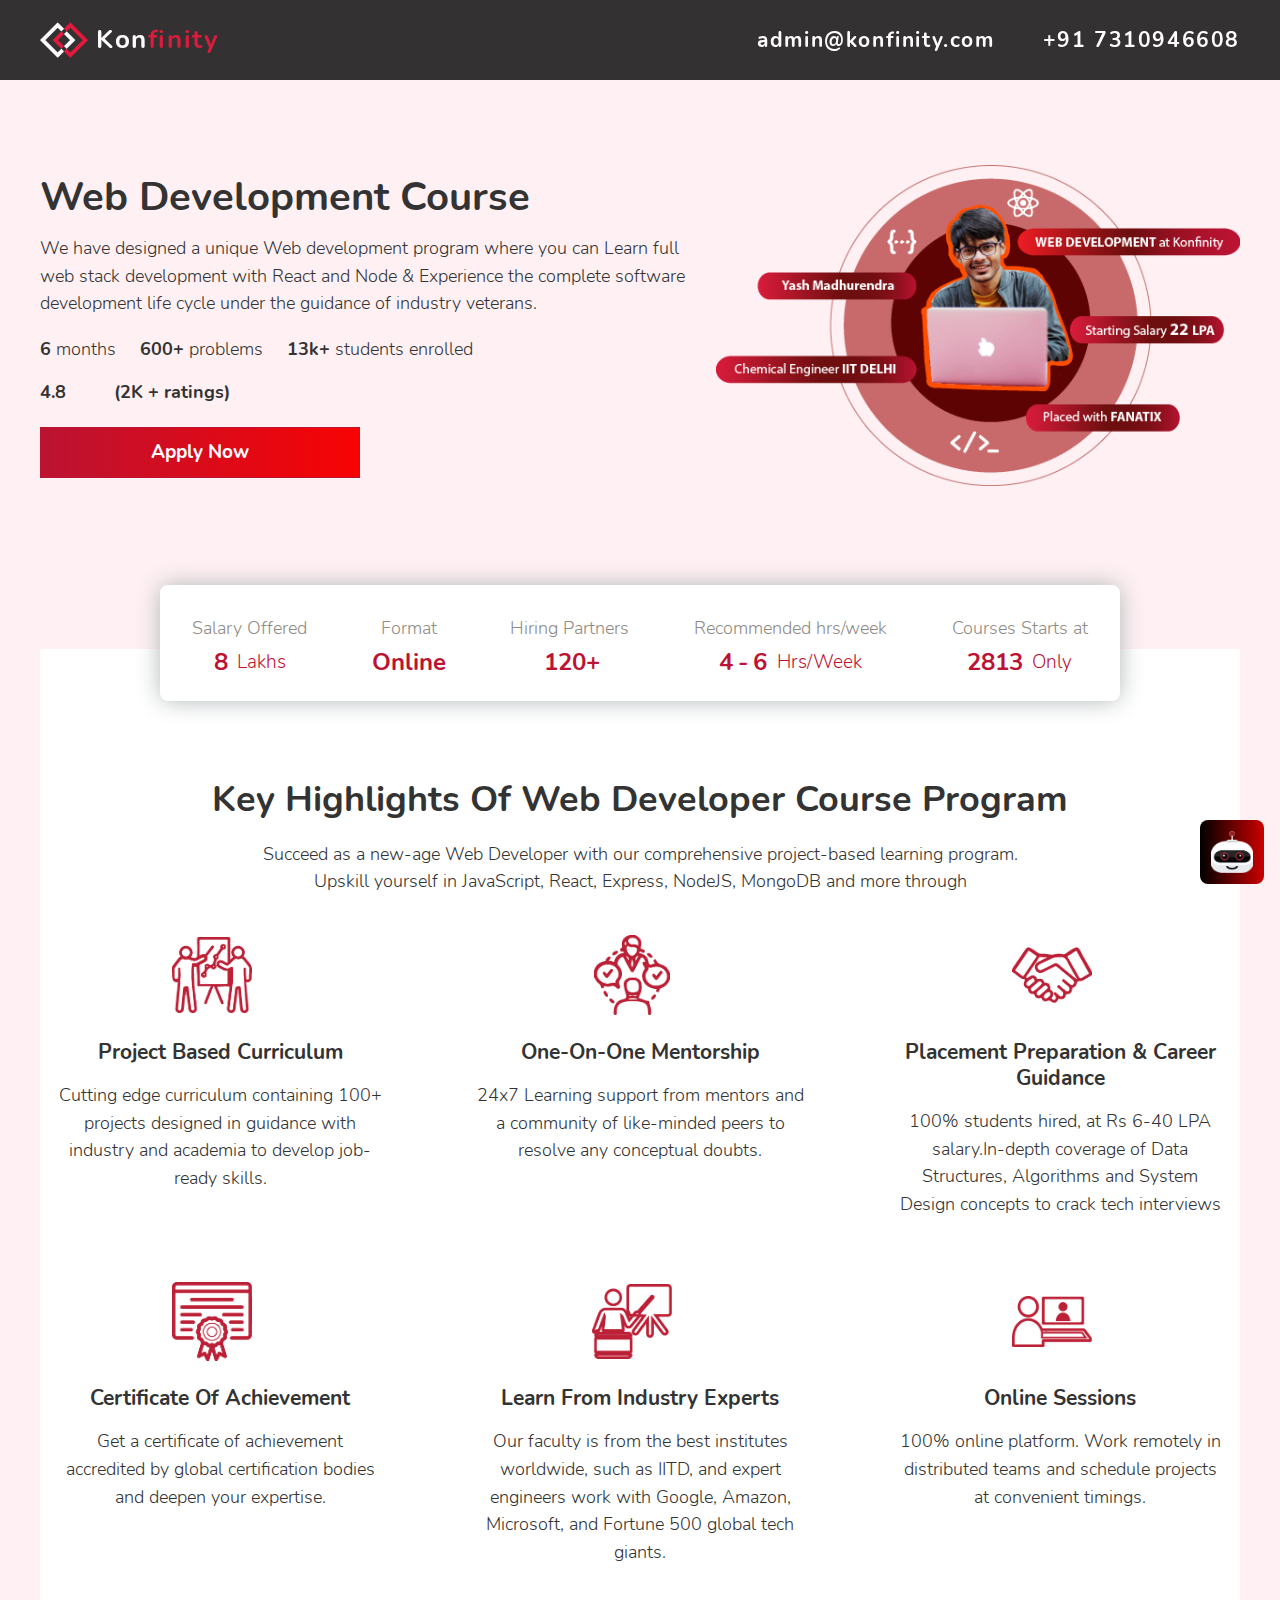
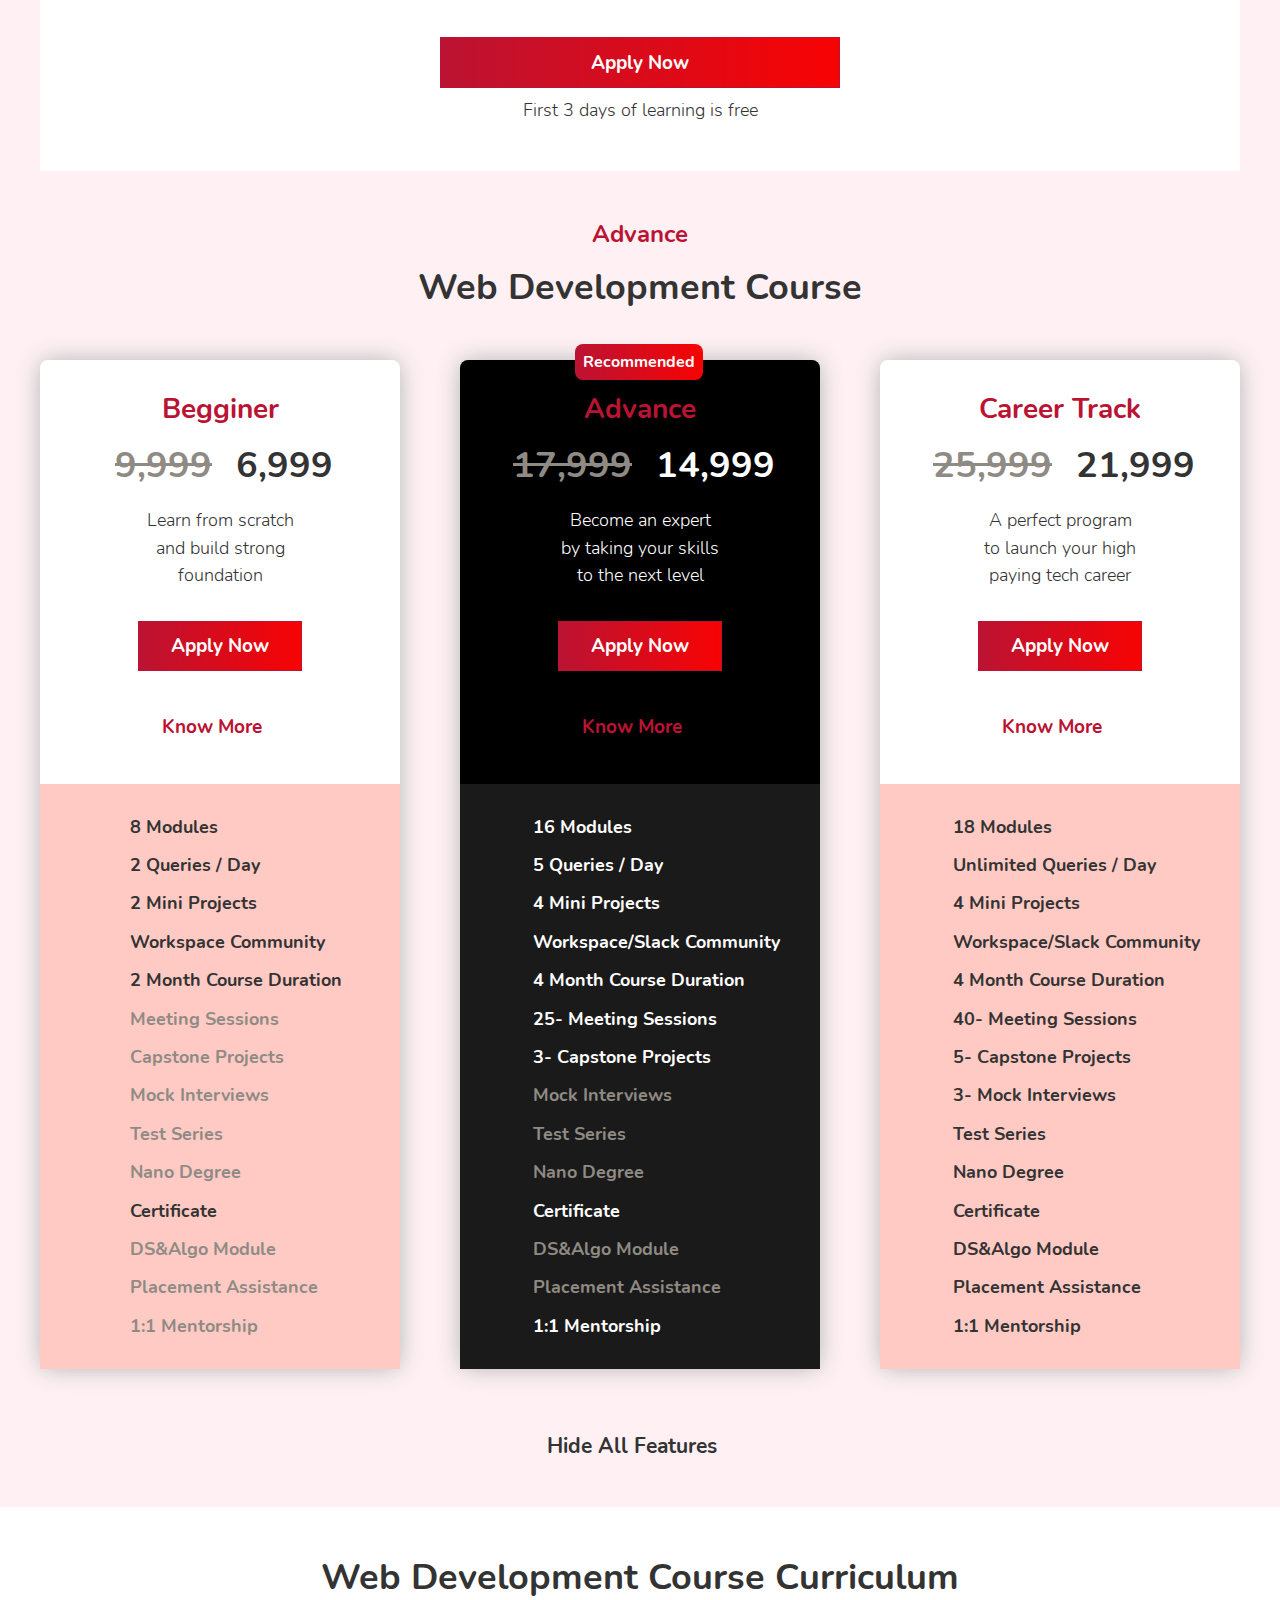
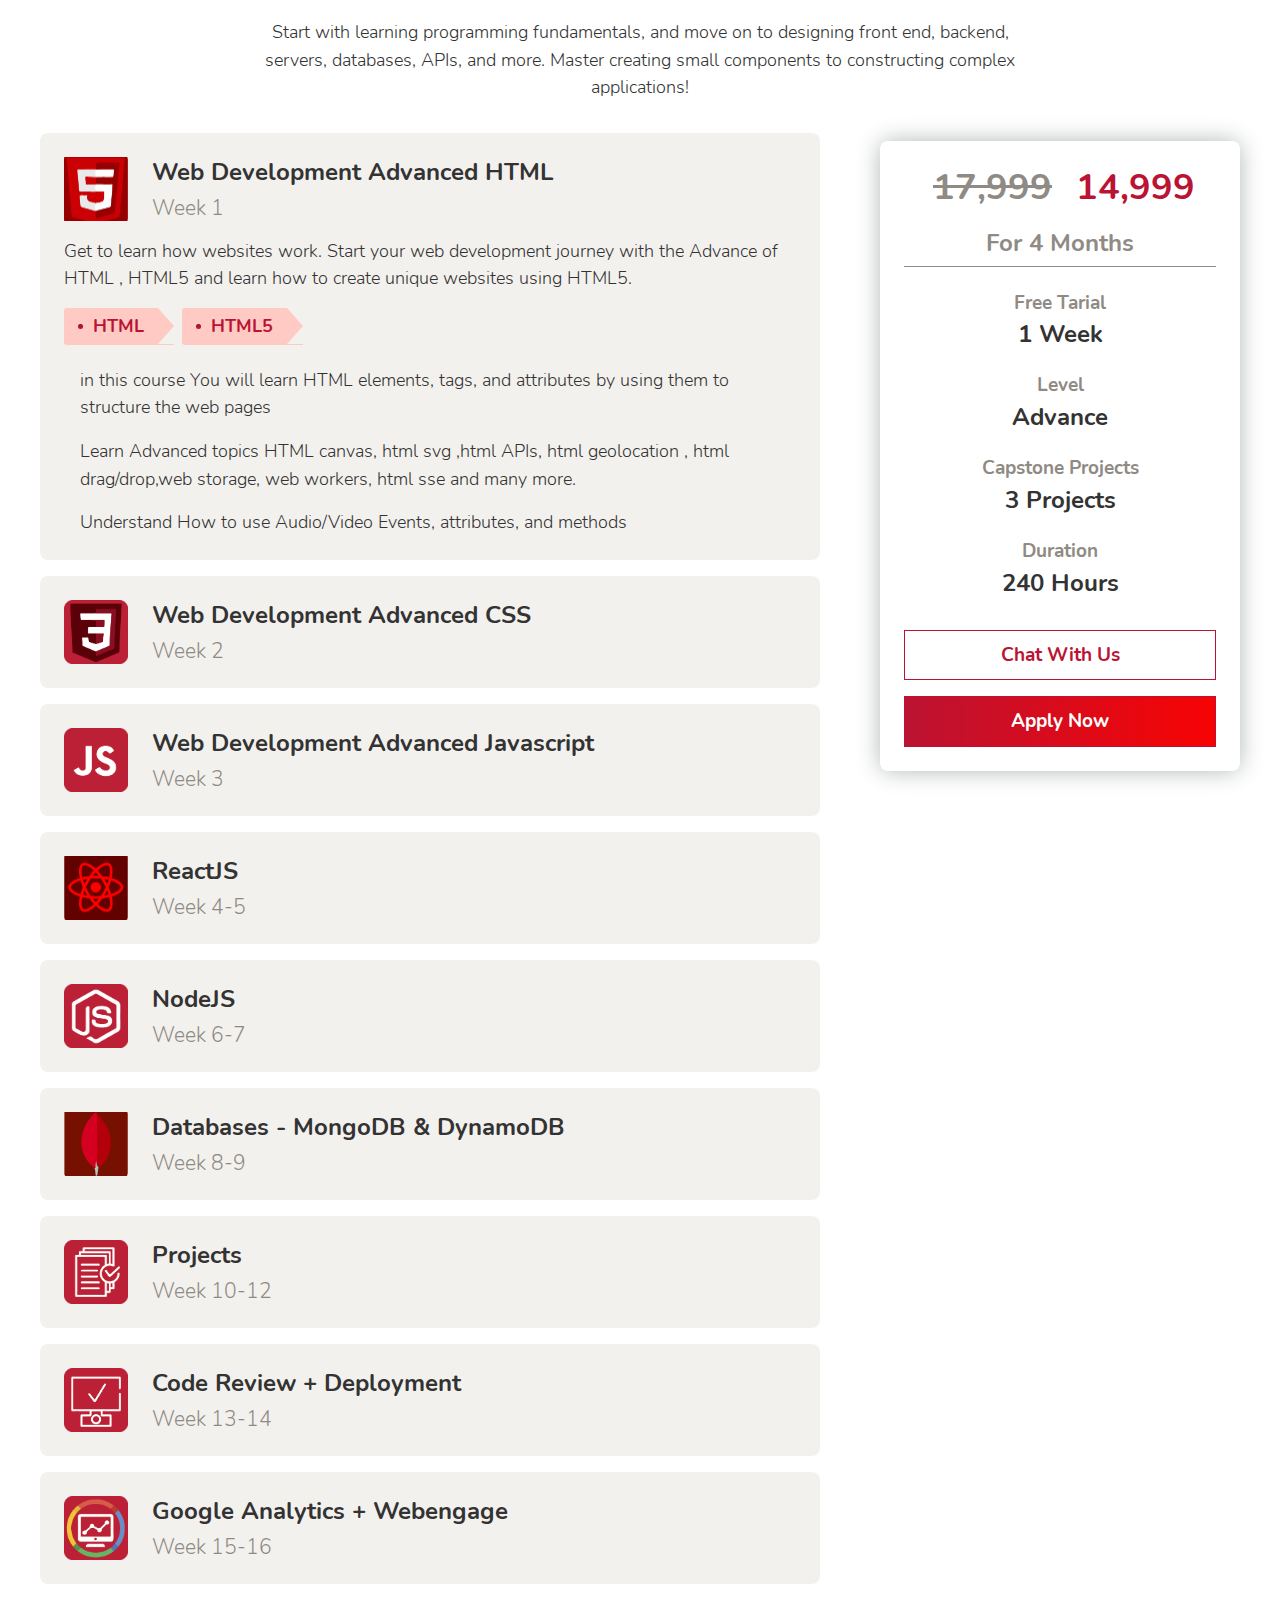
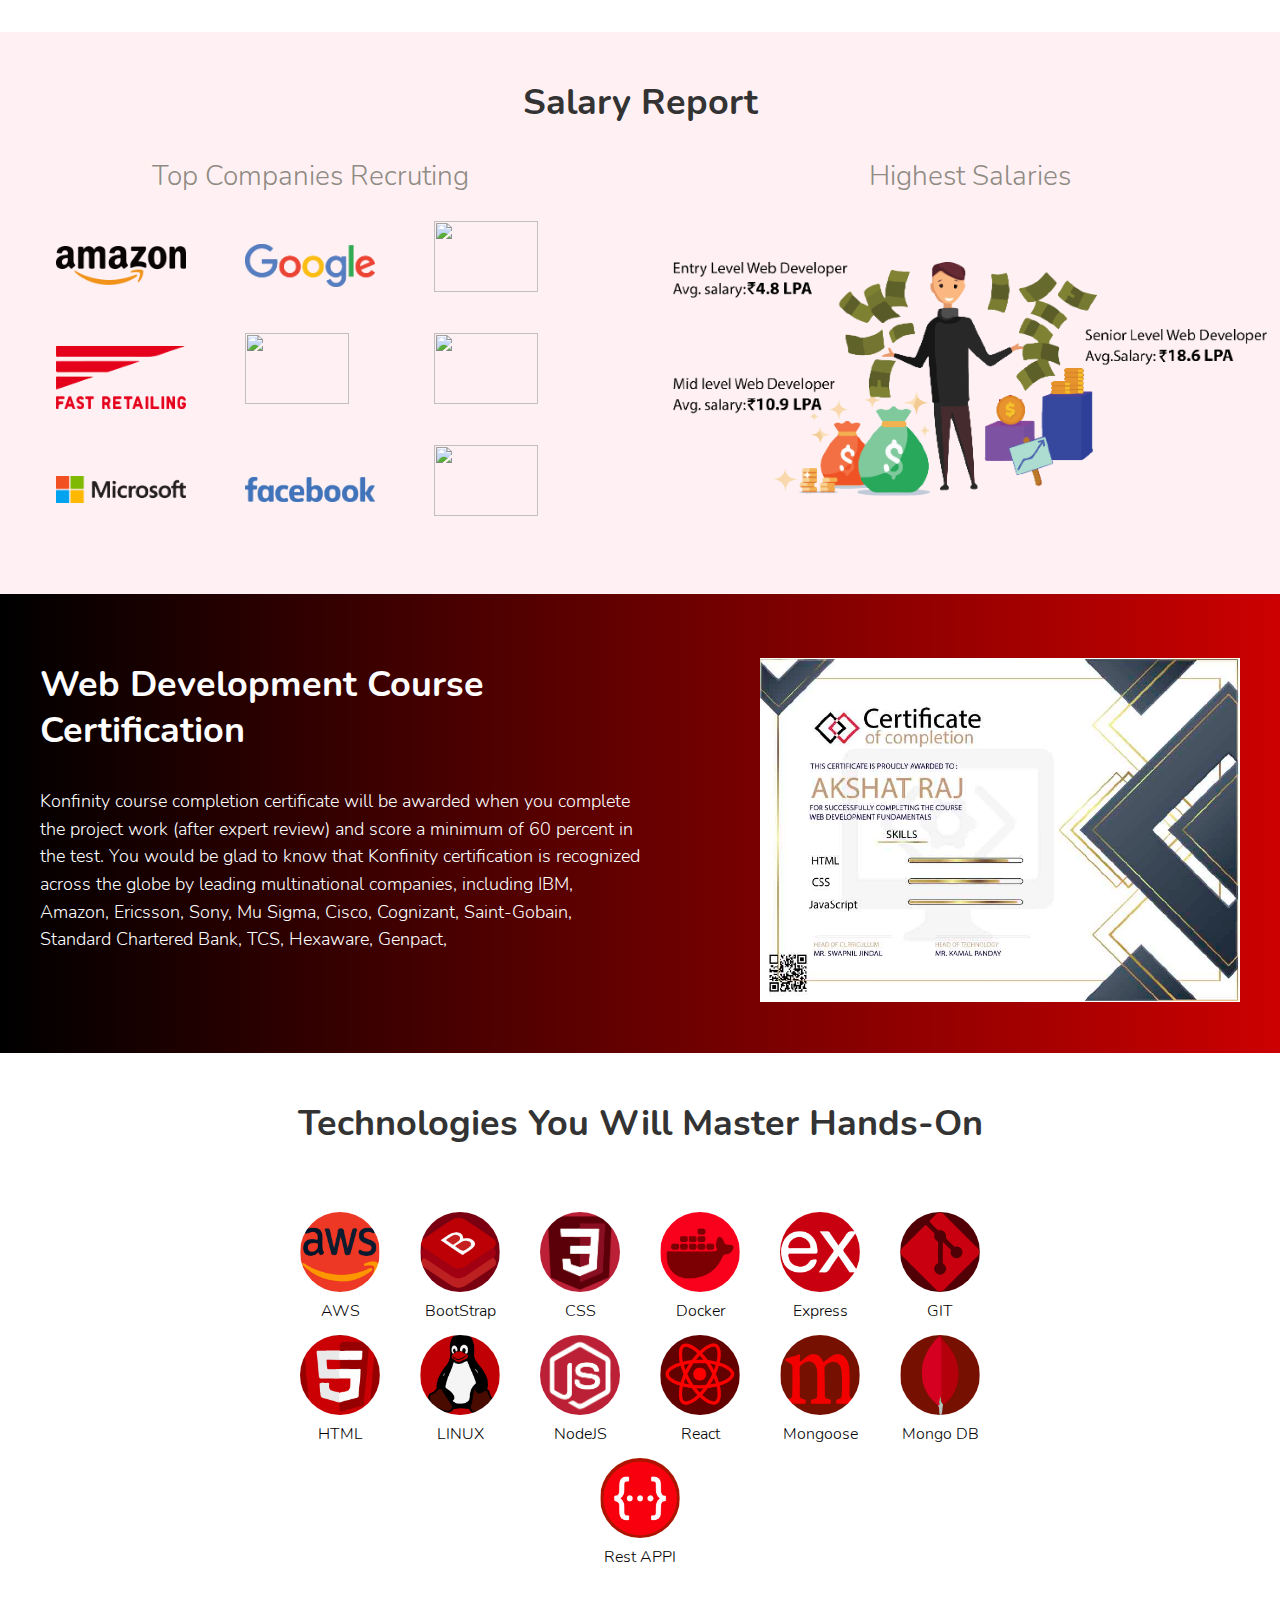
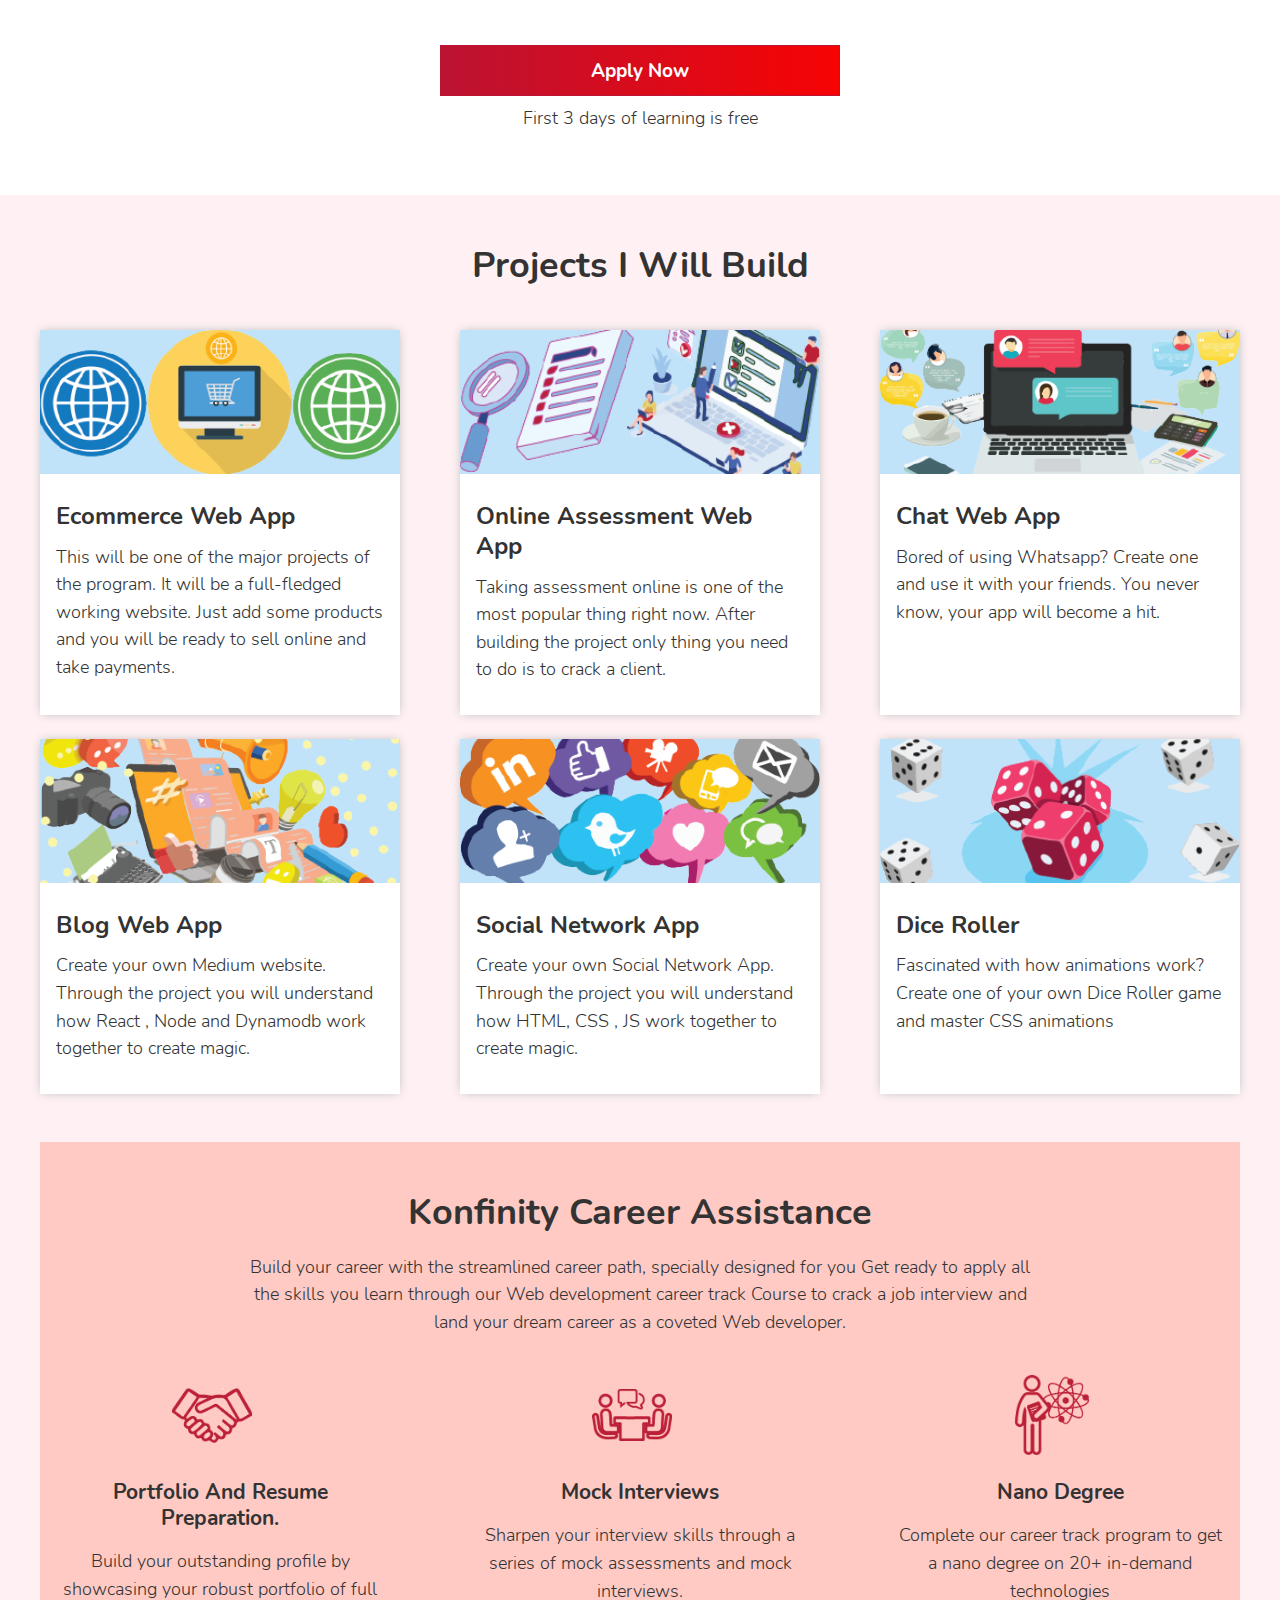
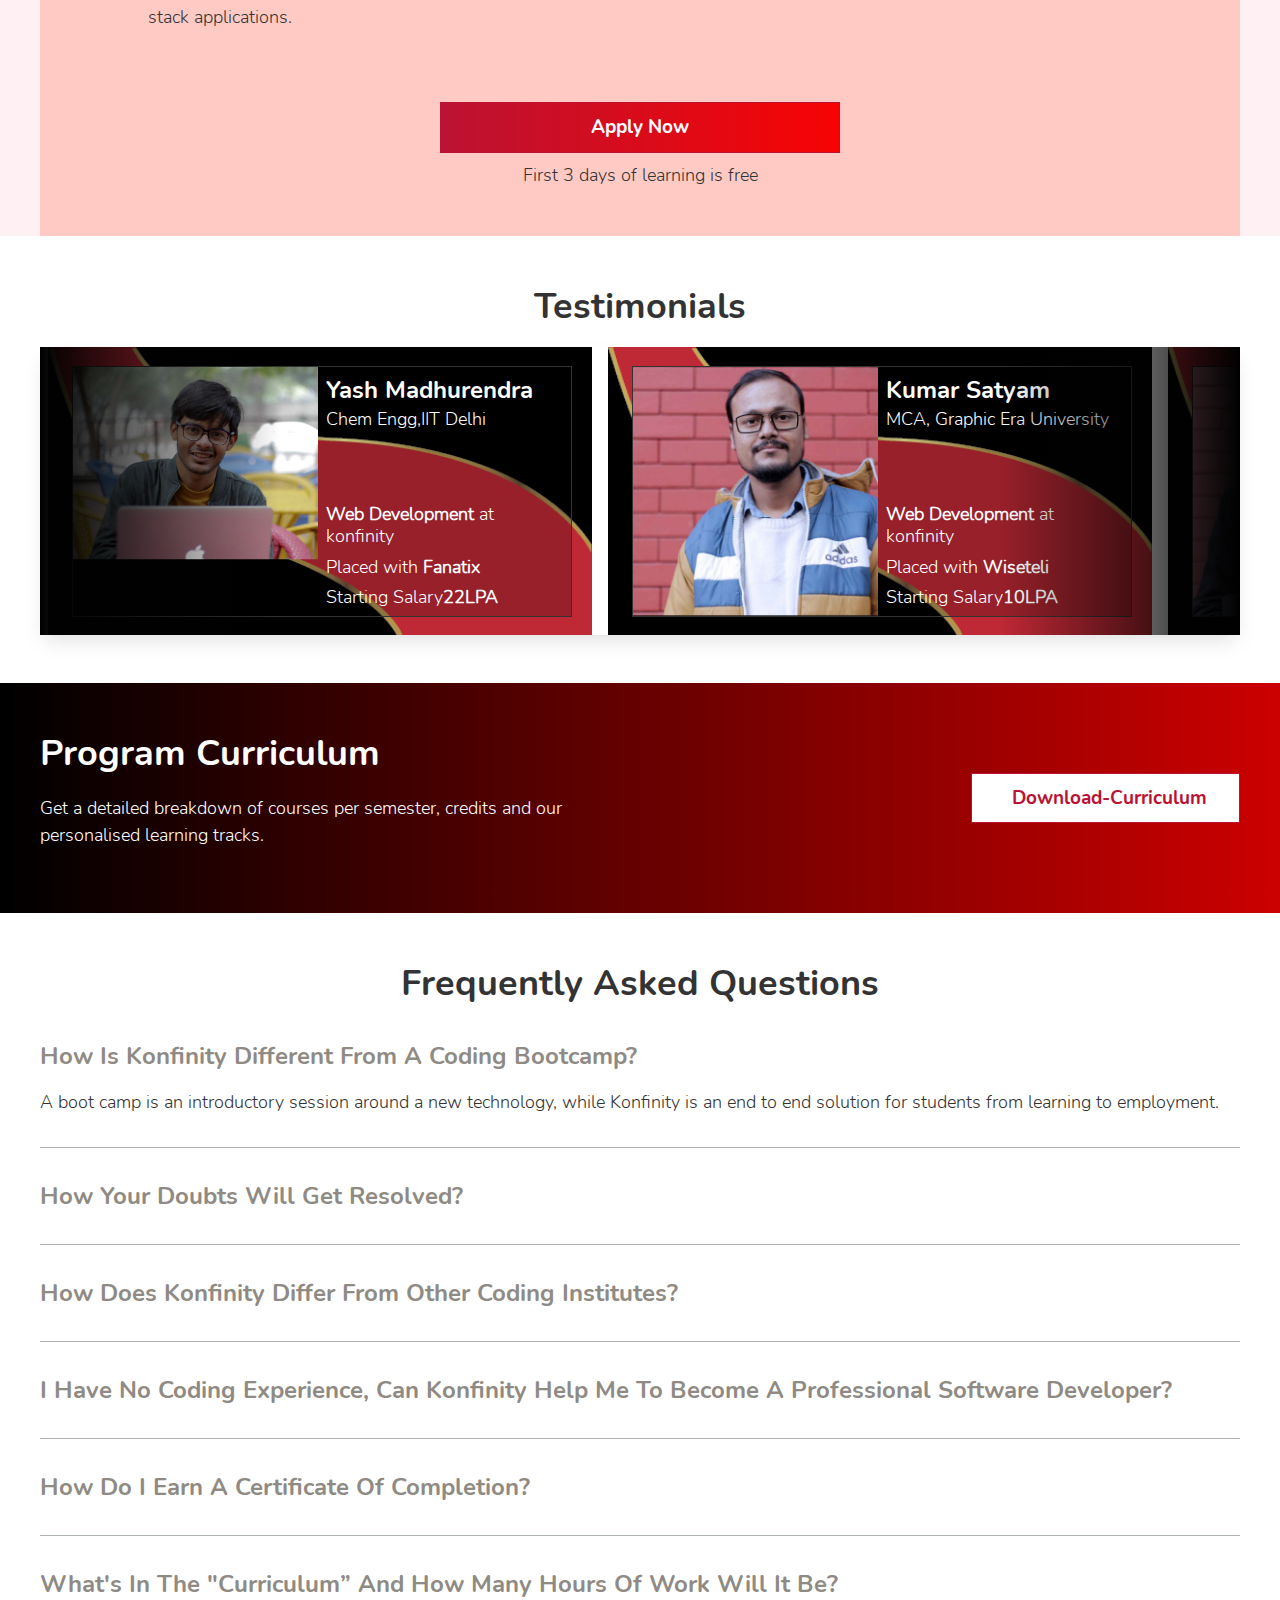
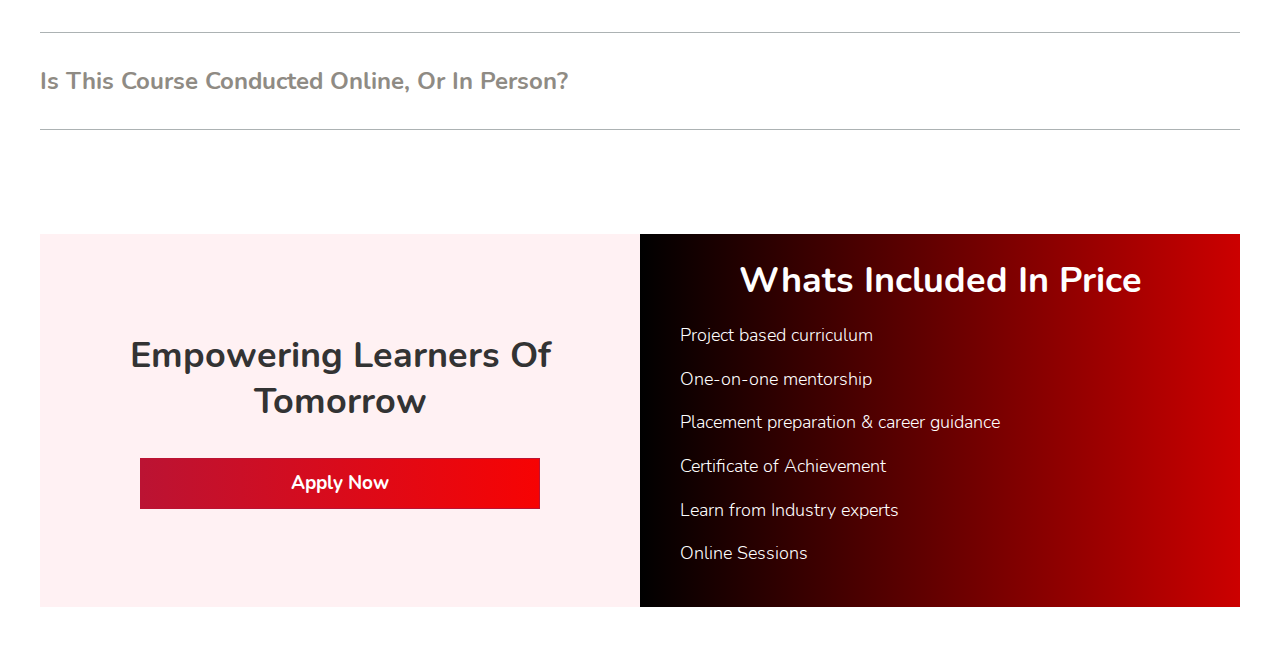
==== commit c0222c1f: "google sheet added" ====
--- a/views/index.html
+++ b/views/index.html
@@ -10,7 +10,8 @@
         crossorigin="anonymous" />
 
     <script src="https://ajax.googleapis.com/ajax/libs/jquery/3.3.1/jquery.min.js"></script>
-
+    <link rel="preconnect" href="https://fonts.gstatic.com">
+    <link href="https://fonts.googleapis.com/css2?family=Nunito:wght@600&display=swap" rel="stylesheet">
     
     <link rel="stylesheet" href="../scss/reset.css">
     <link rel="stylesheet" href="../scss/theme.css">
@@ -114,7 +115,7 @@
                     <input type="text" name="name" id="name" placeholder="Enter your name..." required>
                     <input type="email" name="email" id="youremail" placeholder="Enter your email..." required>
                     <input type="number" name="number" id="number" placeholder="enter your mobile number..." required>
-                    <div onclick="submit()"><button type="button" class="accent-button">Submit</button></div>
+                    <div onclick="submit('web')"><button type="button" class="accent-button">Submit</button></div>
                 </form>
             </div>
         </div>
@@ -278,16 +279,18 @@
                         </div>
                     </div>
                 </div>
+                <div class="thankyou" id="thankyou1">
                 <form class="button-component-form">
                     <div class="button-component" id="button-component1" onclick="openInput('1')">
-                        <input class="button-item" type="text" placeholder="Enter Email">
-                        <button type="button" class="button-item accent-button">
+                        <input id="input1" class="button-item" type="email"  placeholder="Enter Email" required>
+                        <button id="submit-email1" type="button" class="button-item accent-button">
                             Apply now
                         </button>
                     </div>
                     <i class="fas fa-times" id="close-button1" onclick="closeInput('1')"></i>
                 </form>
                 <p class="free-learning">First 3 days of learning is free</p>
+                </div>
 
             </div>
 
@@ -295,8 +298,7 @@
 
         <section class="plan-cards plan-cards-mobile" id="allplans">
             <article>
-                <h4>Fees Plans & pricing</h4>
-
+                <h4 id="activeplanmobile">Advance</h4>
                 <h2>Web development course</h2>
             </article>
             <div class="banner" id="00">
@@ -406,8 +408,8 @@
 
             </div>
             <div class="carousel-parent curriculum-carousel" id="curriculum-carousel">
-                <span class="activcurriculum" onclick="currentSlideCurriculum(00)"></span>
-                <span onclick="currentSlideCurriculum(01)"></span>
+                <span  onclick="currentSlideCurriculum(00)"></span>
+                <span class="activcurriculum" onclick="currentSlideCurriculum(01)"></span>
                 <span onclick="currentSlideCurriculum(02)"></span>
             </div>
 
@@ -415,7 +417,7 @@
 
         <section class="plan-cards plan-cards-desktop" id="alldesktopplans">
             <article>
-                <h4>Fees Plans & pricing</h4>
+                <h4 id="activeplandesktop">Advance</h4>
                 <h2>web development course</h2>
             </article>
             <div class="container">
@@ -551,7 +553,7 @@
                                             <figure><img src="../images/HTML.png">
                                             </figure>
                                             <div>
-                                                <h4>Web Development Basics</h4>
+                                                <h4>Web Development Basics HTML</h4>
                                                 <h5>Week 1</h5>
                                             </div>
                                         </div>
@@ -564,8 +566,7 @@
                                         basics of HTML and learn how to create impressive websites using HTML.</p>
                                     <ul class="tags">
                                         <li class="tag"><span>HTML</span></li>
-                                        <li class="tag"><span>CSS</span></li>
-                                        <li class="tag"><span>BootStrap</span></li>
+                                        
                                     </ul>
                                     <ul>
                                         <li><i class="fas fa-star"></i>
@@ -590,7 +591,7 @@
                                             <figure><img src="../images/C S S.png">
                                             </figure>
                                             <div>
-                                                <h4>Web Development Basics</h4>
+                                                <h4>Web Development Basics CSS</h4>
                                                 <h5>Week 2-3</h5>
                                             </div>
                                         </div>
@@ -774,7 +775,7 @@
                                             <figure><img src="../images/HTML.png">
                                             </figure>
                                             <div>
-                                                <h4>Web Development Advanced</h4>
+                                                <h4>Web Development Advanced HTML</h4>
                                                 <h5>Week 1</h5>
                                             </div>
                                         </div>
@@ -813,7 +814,7 @@
                                             <figure><img src="../images/C S S.png">
                                             </figure>
                                             <div>
-                                                <h4>Web Development Advanced</h4>
+                                                <h4>Web Development Advanced CSS</h4>
                                                 <h5>Week 2</h5>
                                             </div>
                                         </div>
@@ -1164,7 +1165,7 @@
                                             <figure><img src="../images/HTML.png">
                                             </figure>
                                             <div>
-                                                <h4>Web Development Advanced</h4>
+                                                <h4>Web Development Advanced HTML</h4>
                                                 <h5>Week 1</h5>
                                             </div>
                                         </div>
@@ -1203,7 +1204,7 @@
                                             <figure><img src="../images/C S S.png">
                                             </figure>
                                             <div>
-                                                <h4>Web Development Advanced</h4>
+                                                <h4>Web Development Advanced CSS</h4>
                                                 <h5>Week 2</h5>
                                             </div>
                                         </div>
@@ -1810,17 +1811,19 @@
 
 
                 </div>
+                <div class="thankyou" id="thankyou2">
+
                 <form class="button-component-form">
                     <div class="button-component" id="button-component2" onclick="openInput('2')">
-                        <input class="button-item" type="text" placeholder="Enter Email">
-                        <button type="button" class="button-item accent-button">
+                        <input id="input2" class="button-item" type="email" placeholder="Enter Email">
+                        <button type="button" id="submit-email2" class="button-item accent-button">
                             Apply now
                         </button>
                     </div>
                     <i class="fas fa-times" id="close-button2" onclick="closeInput('2')"></i>
                 </form>
                 <p class="free-learning">First 3 days of learning is free</p>
-
+                </div>  
             </div>
         </section>
 
@@ -1915,17 +1918,19 @@
                         </div>
                     </div>
                 </div>
+                <div class="thankyou" id="thankyou3">
+
                 <form class="button-component-form">
                     <div class="button-component" id="button-component3" onclick="openInput('3')">
-                        <input class="button-item" type="text" placeholder="Enter Email">
-                        <button type="button" class="button-item accent-button">
+                        <input id="input3" class="button-item" type="email" placeholder="Enter Email">
+                        <button type="button" id="submit-email3" class="button-item accent-button">
                             Apply now
                         </button>
                     </div>
                     <i class="fas fa-times" id="close-button3" onclick="closeInput('3')"></i>
                 </form>
                 <p class="free-learning">First 3 days of learning is free</p>
-
+                </div>
             </div>
         </section>
 
@@ -2139,15 +2144,18 @@
                     <div class="left-div">
                         <article>
                             <h2>Empowering learners of tomorrow</h2>
+                            <div class="thankyou" id="thankyou4">
+
                             <form class="button-component-form">
                                 <div class="button-component" id="button-component4" onclick="openInput('4')">
-                                    <input class="button-item" type="text" placeholder="Enter Email">
-                                    <button type="button" class="button-item accent-button">
+                                    <input class="button-item" id="input4" type="email" placeholder="Enter Email">
+                                    <button type="button" id="submit-email4" class="button-item accent-button">
                                         Apply now
                                     </button>
                                 </div>
                                 <i class="fas fa-times" id="close-button4" onclick="closeInput('4')"></i>
                             </form>
+                            </div>
                         </article>
                     </div>
                     <div class="right-div">
--- a/scss/theme.css
+++ b/scss/theme.css
@@ -17,11 +17,11 @@
 
 @font-face {
   font-family: BoldFont;
-  src: url("https://fonts.googleapis.com/css2?family=Nunito:wght@600&display=swap") format("truetype");
+  src: url("../fonts/Nunito-Bold.ttf") format("truetype");
 }
 @font-face {
   font-family: LightFont;
-  src: url("https://fonts.googleapis.com/css2?family=Nunito:wght@200;600&display=swap") format("truetype");
+  src: url("../fonts/Nunito-Light.ttf") format("truetype");
 }
 * {
   box-sizing: border-box;
@@ -115,7 +115,6 @@
   h2 {
     font-size: 2.25rem;
     line-height: 1.3;
-    font-weight: 700;
   }
 }
 @media only screen and (min-width: 1824px) {
--- a/scss/style.css
+++ b/scss/style.css
@@ -310,6 +310,25 @@
   }
 }
 
+.thankyou {
+  display: flex;
+  flex-direction: column;
+  align-items: center;
+  justify-content: center;
+}
+.thankyou h3 {
+  color: var(--accent-color);
+  margin-bottom: 0.5rem;
+}
+@media only screen and (min-width: 1024px) {
+  .thankyou h3 {
+    margin-bottom: 1rem;
+  }
+}
+.thankyou p {
+  text-align: center;
+}
+
 .key-highlights {
   position: relative;
   display: flex;
@@ -317,6 +336,9 @@
   justify-self: center;
   align-items: center;
   padding-top: 12rem;
+}
+.key-highlights .thankyou {
+  margin-top: 1rem;
 }
 @media only screen and (min-width: 1024px) {
   .key-highlights {
@@ -951,6 +973,9 @@
   padding-top: 1.5rem;
   background: var(--background-middle-color);
 }
+.career-assistance .thankyou {
+  margin-top: 1rem;
+}
 .career-assistance .highlights div {
   background-color: var(--light-red);
 }
@@ -1343,7 +1368,7 @@
 }
 .plan-cards .banner .banner-head p {
   text-align: center;
-  width: 50%;
+  width: 45%;
   margin: 0rem auto;
 }
 .plan-cards .banner .list-items {
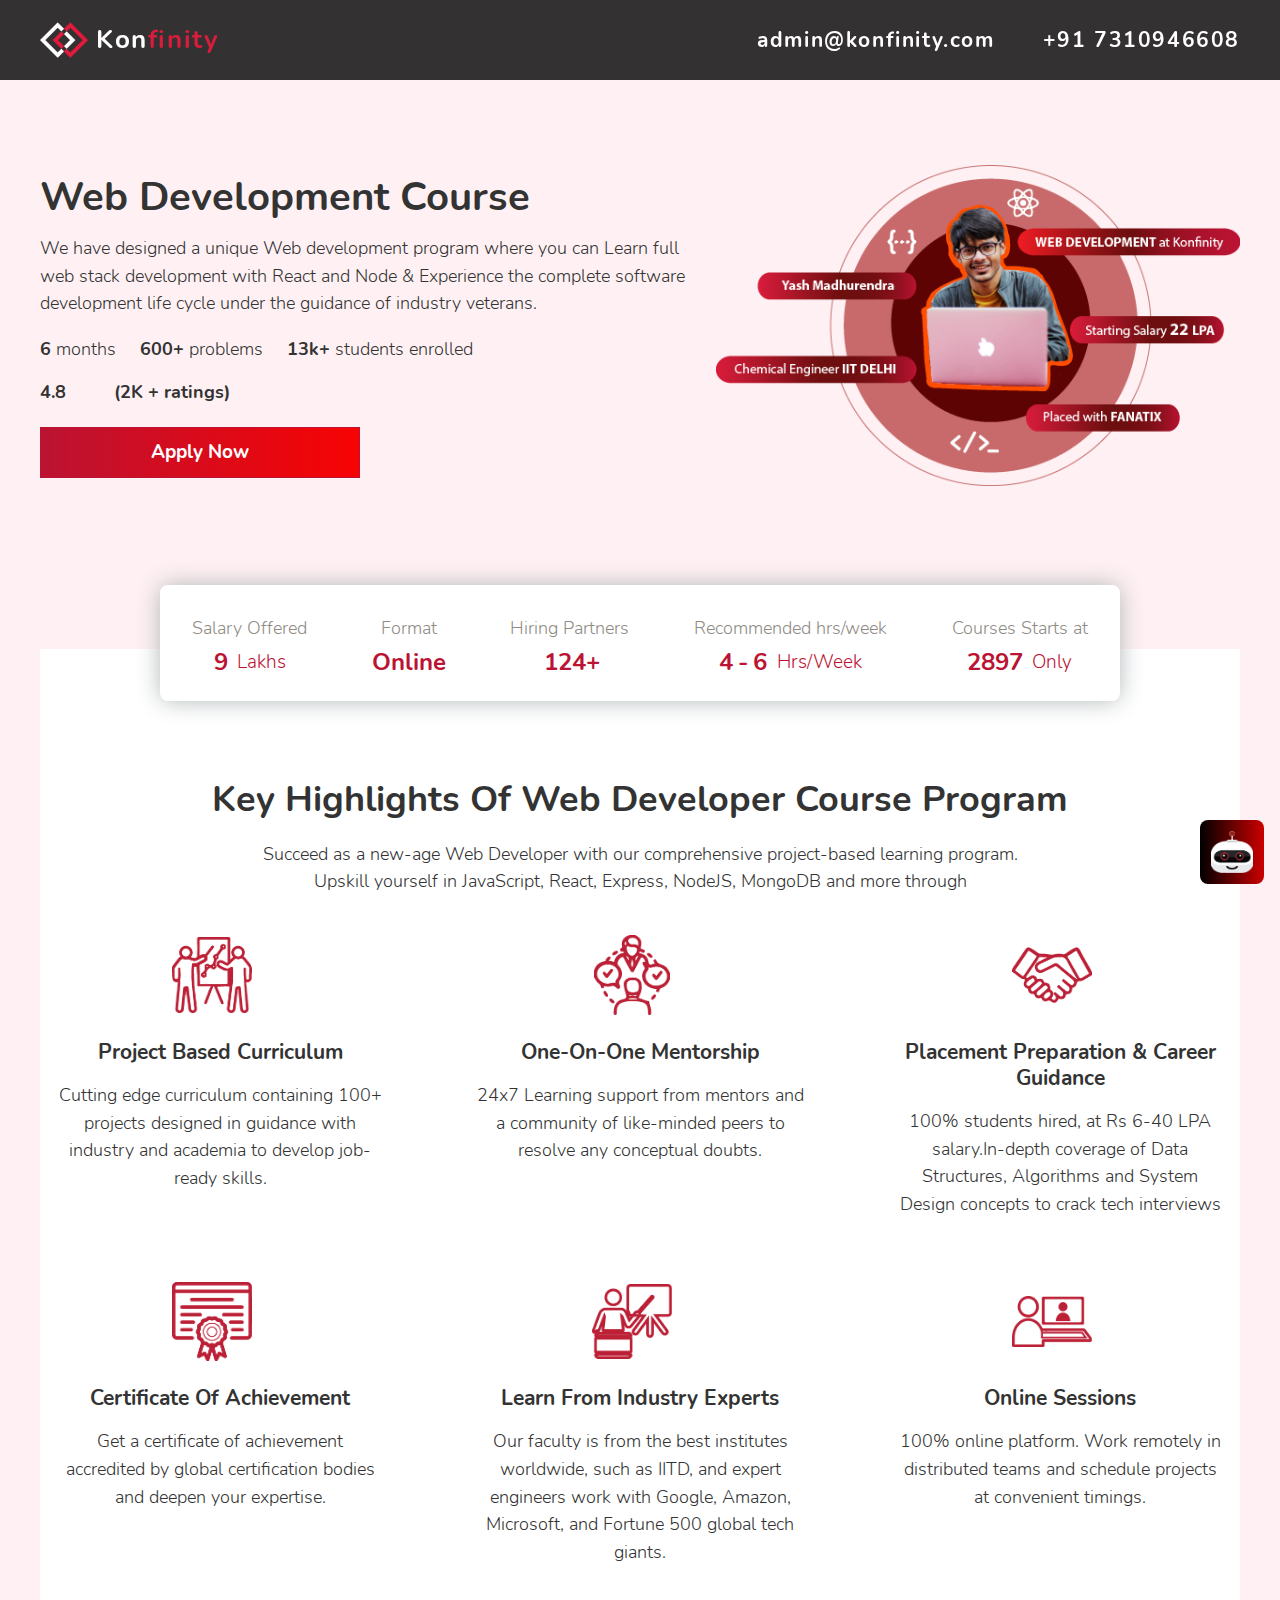
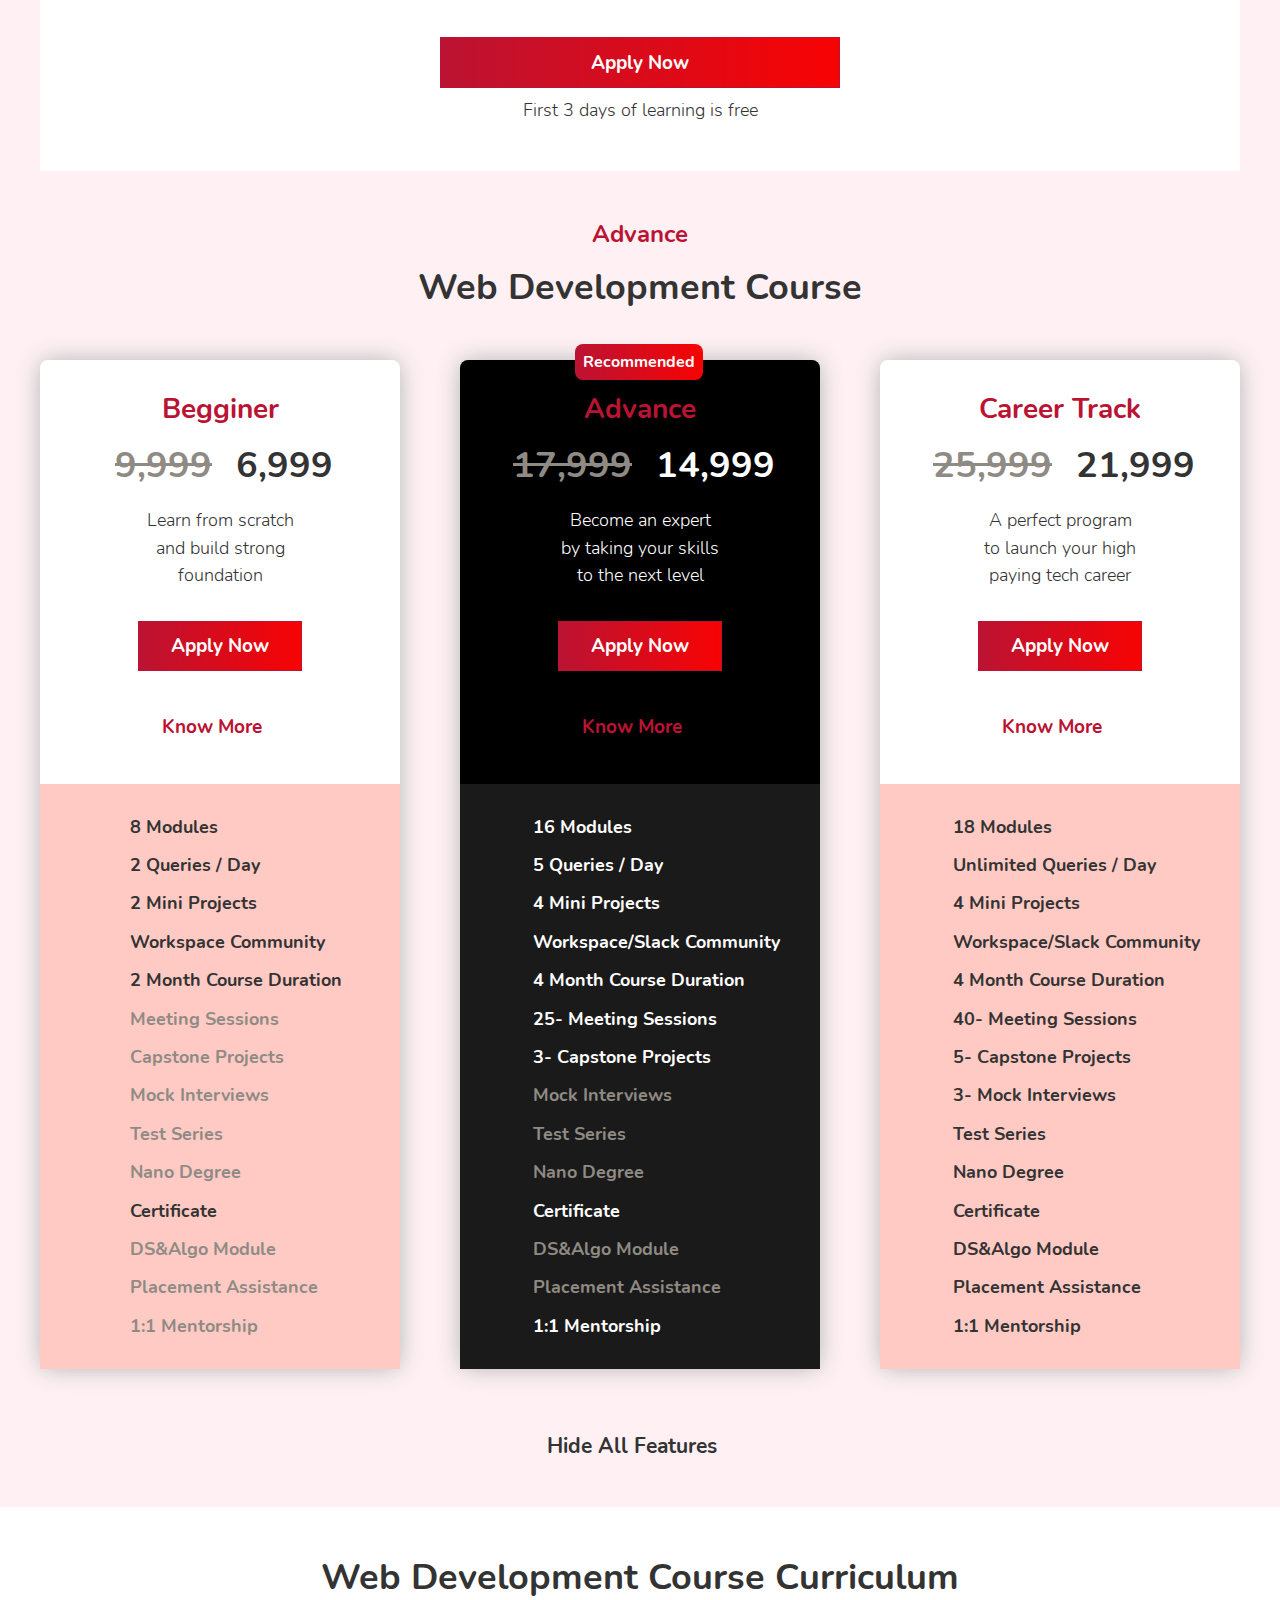
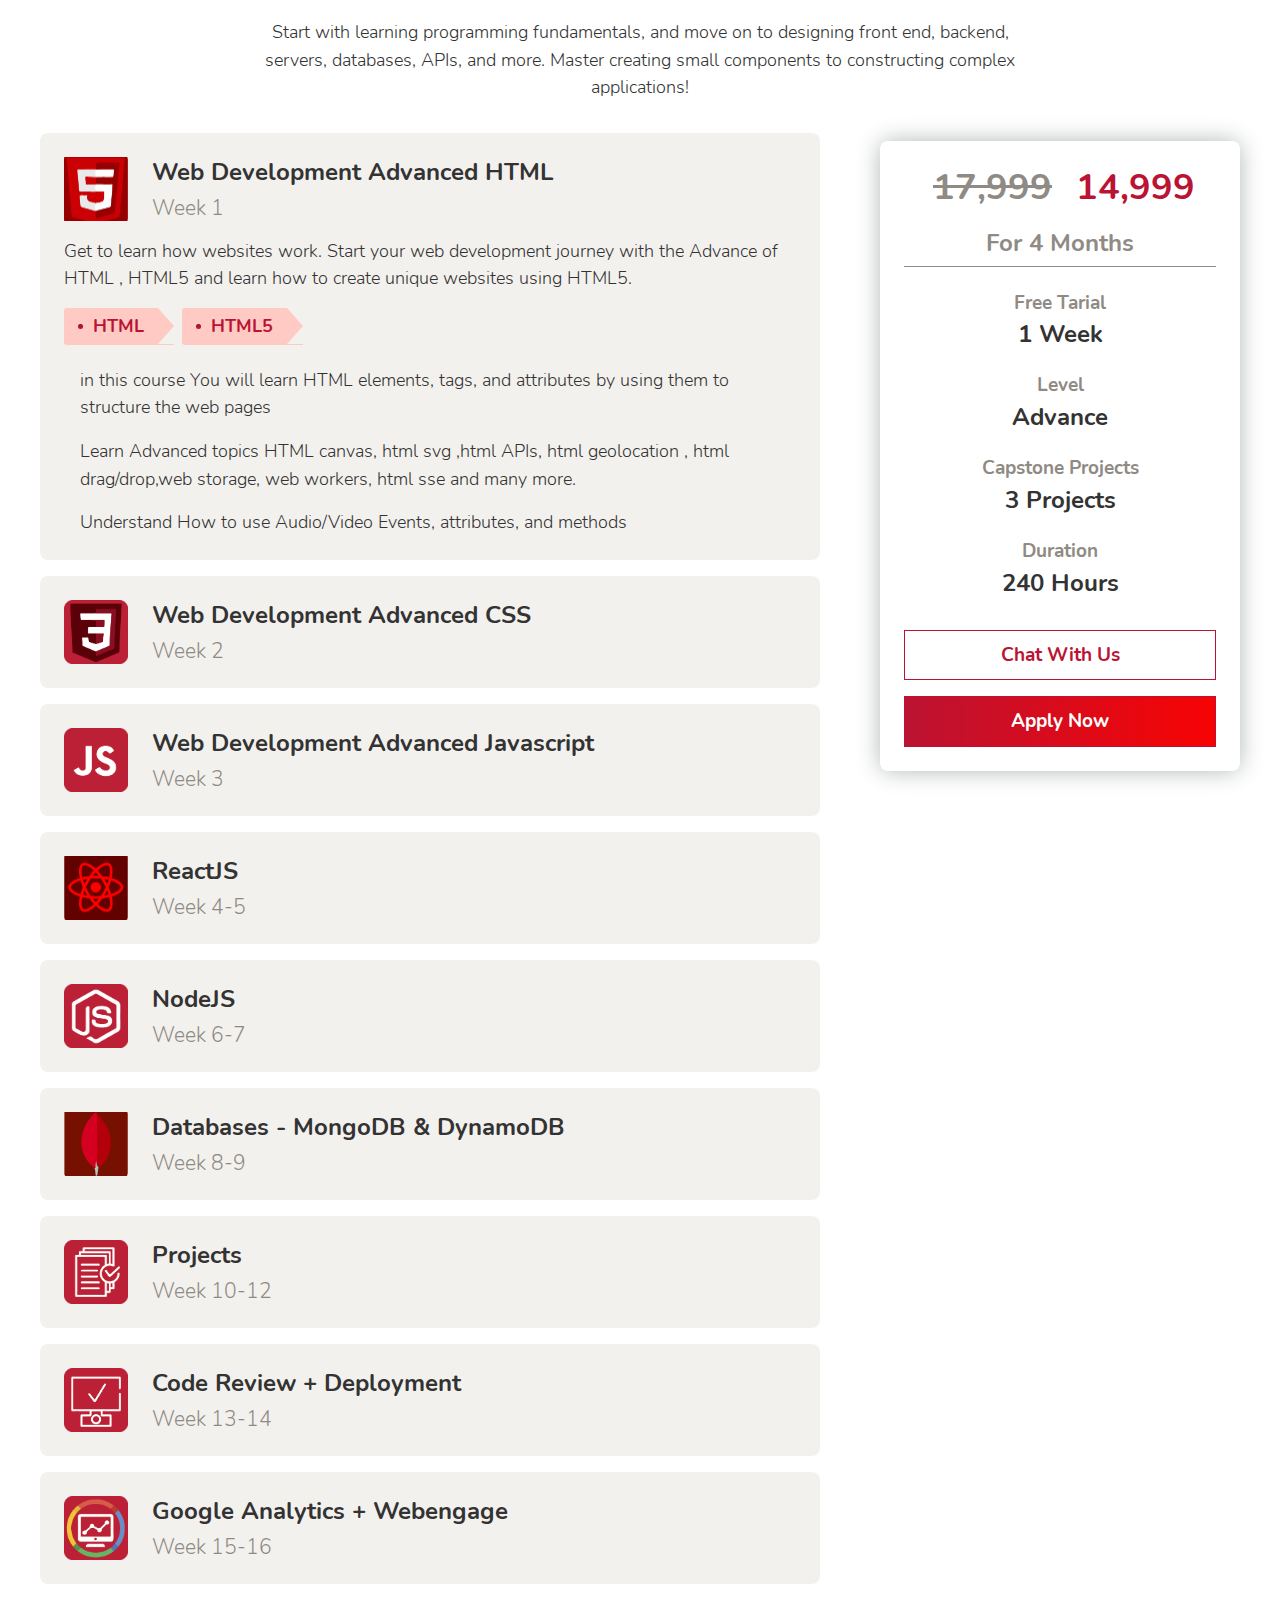
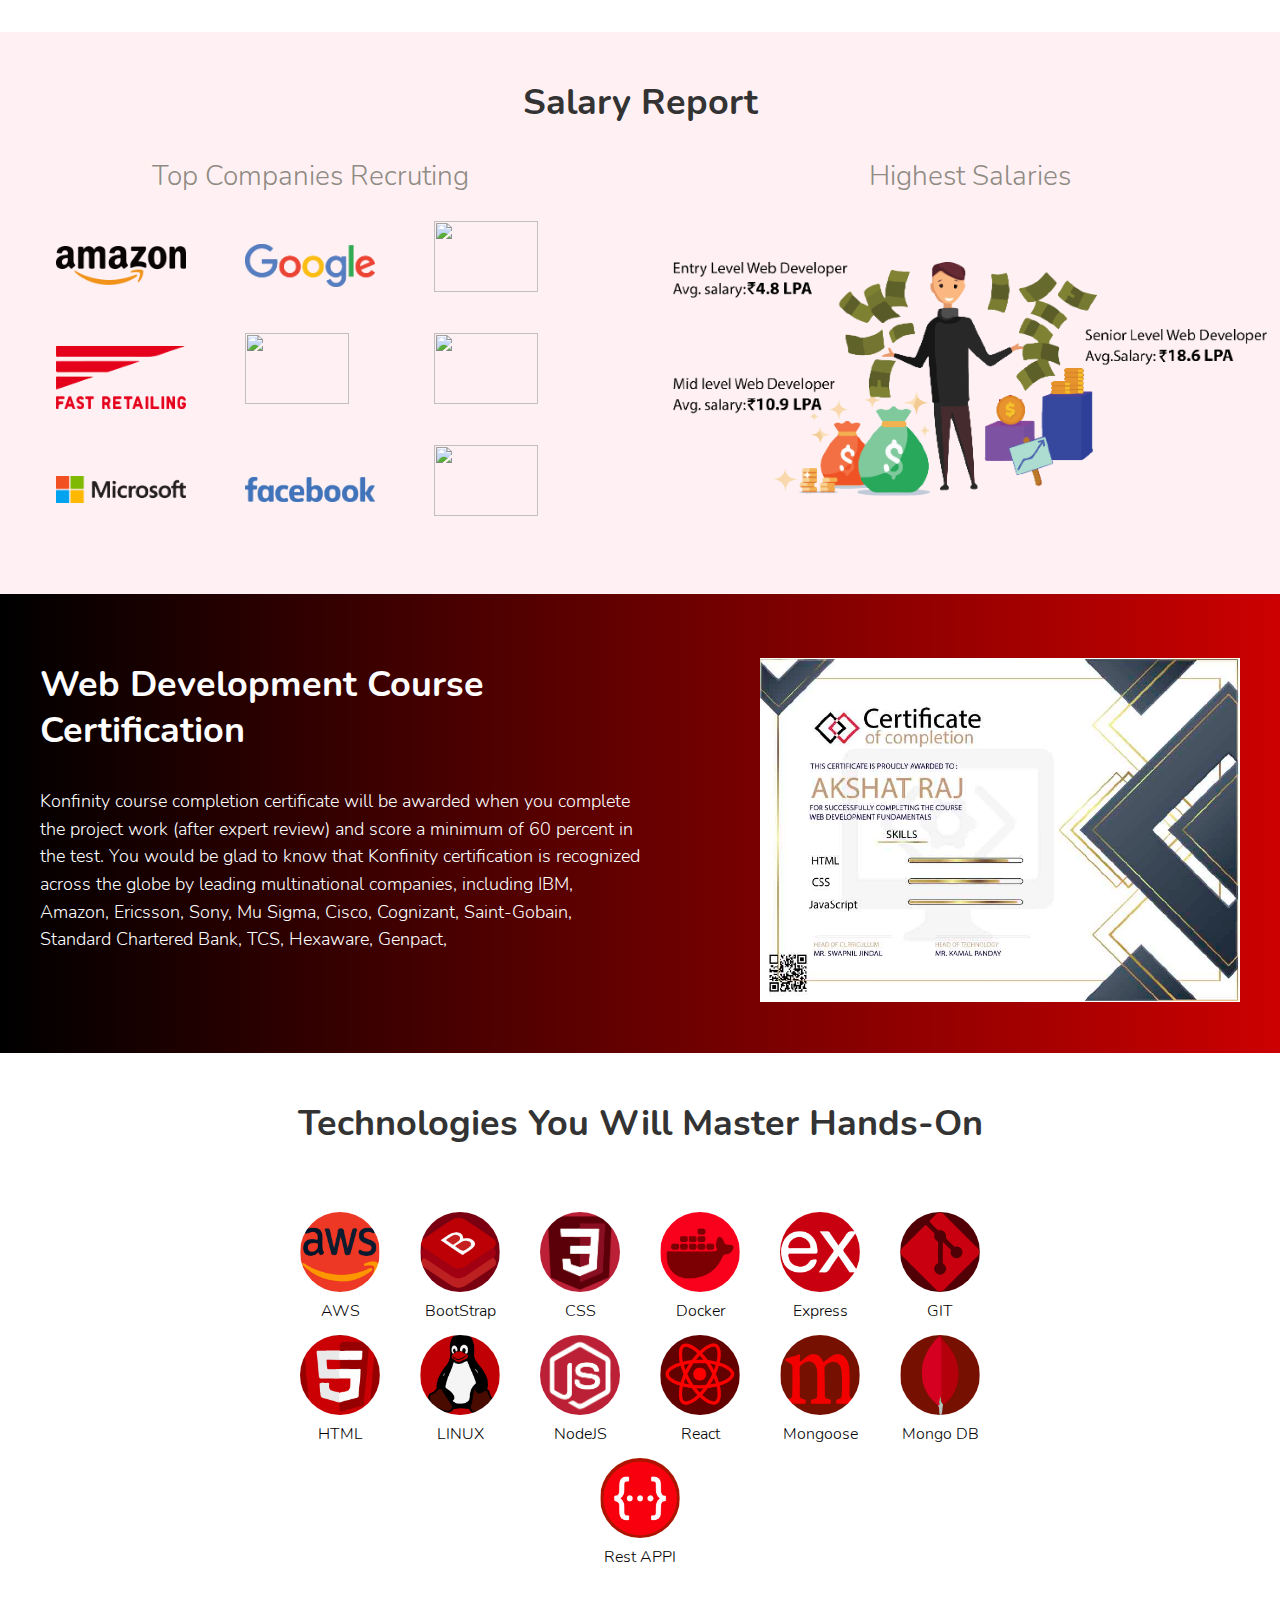
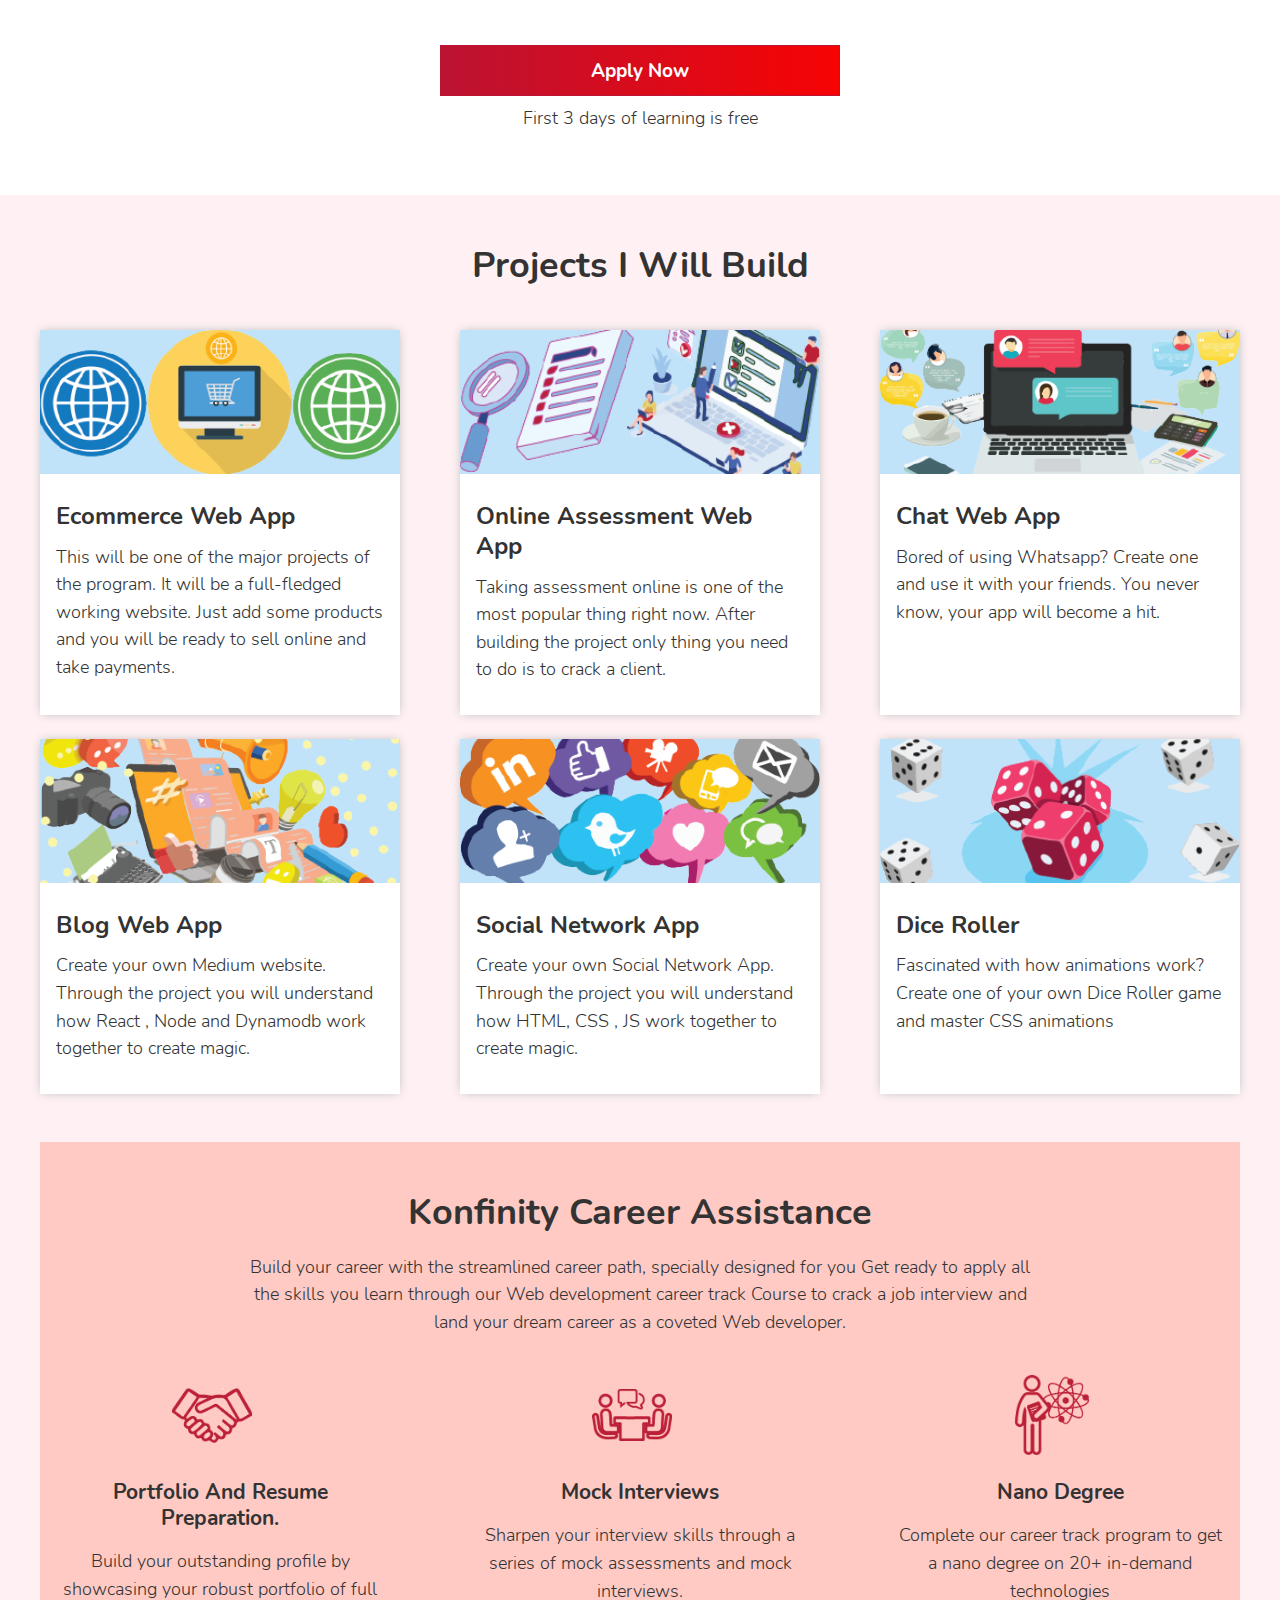
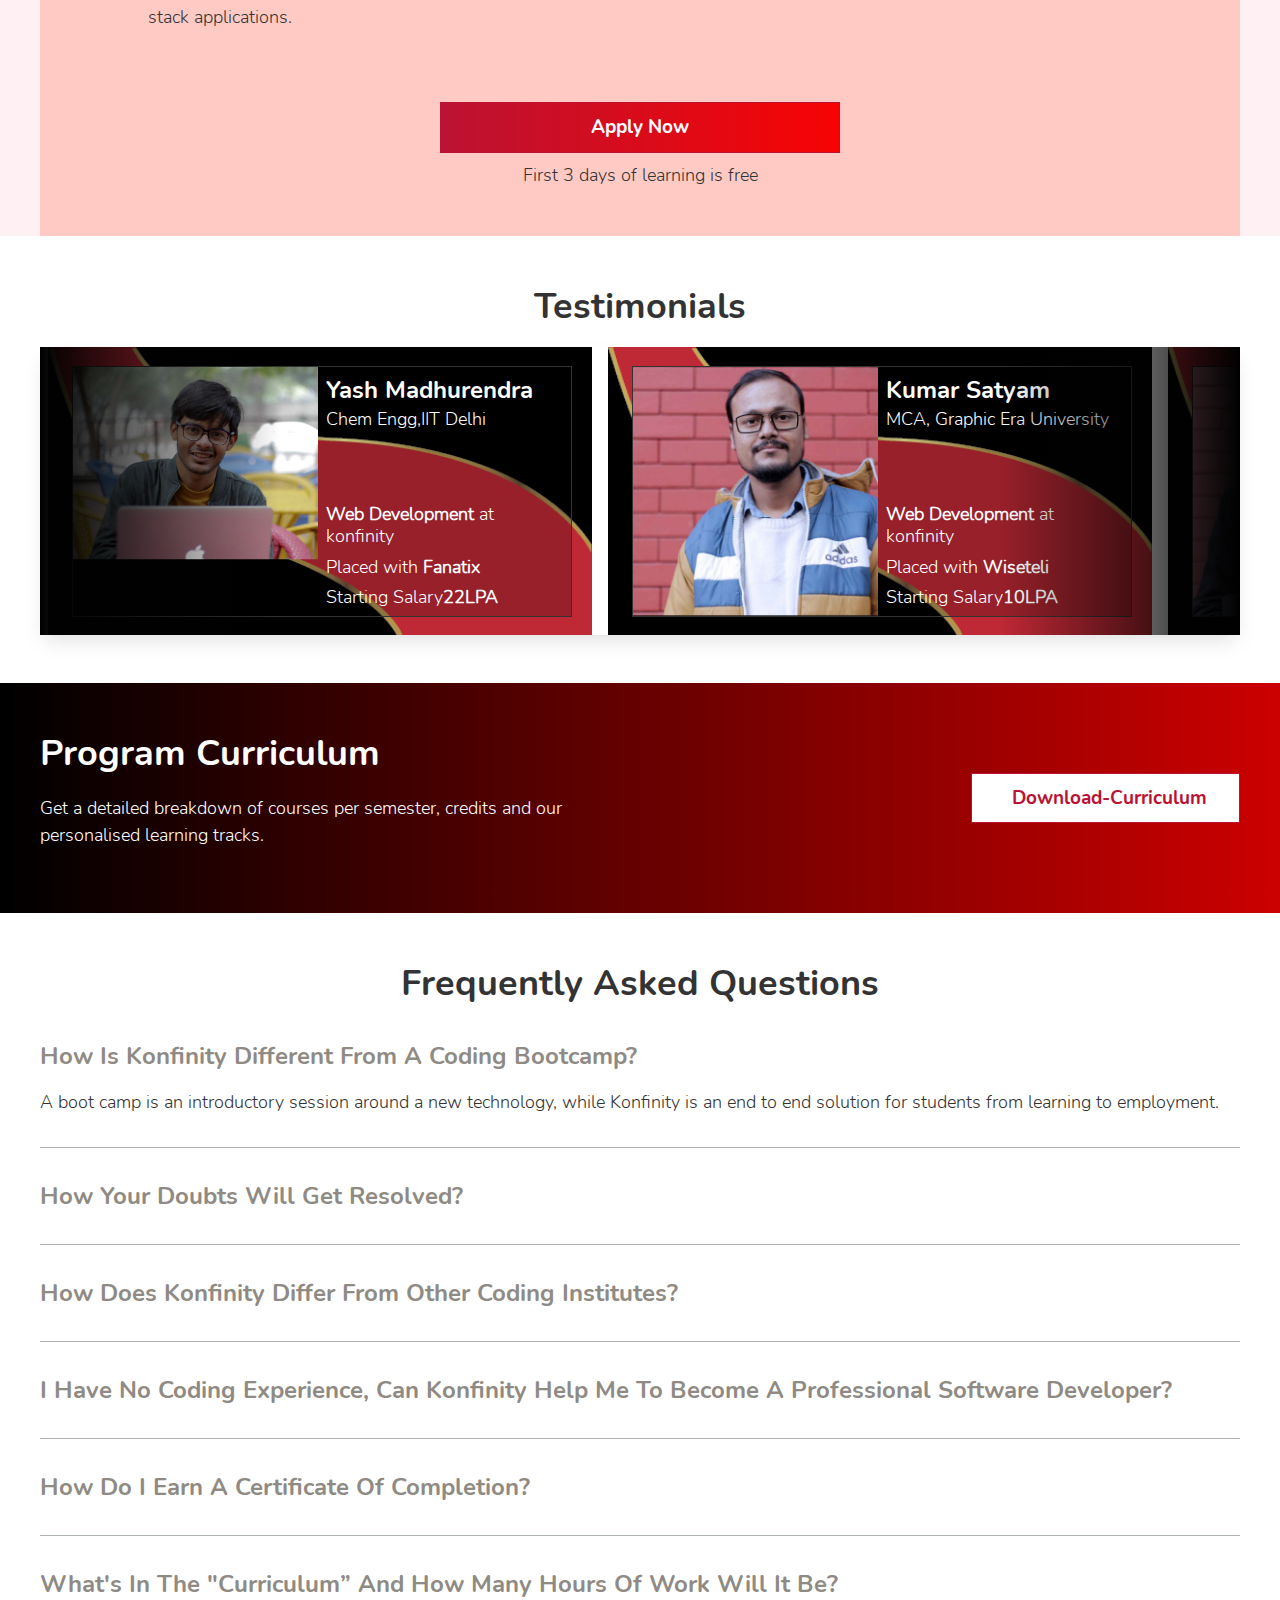
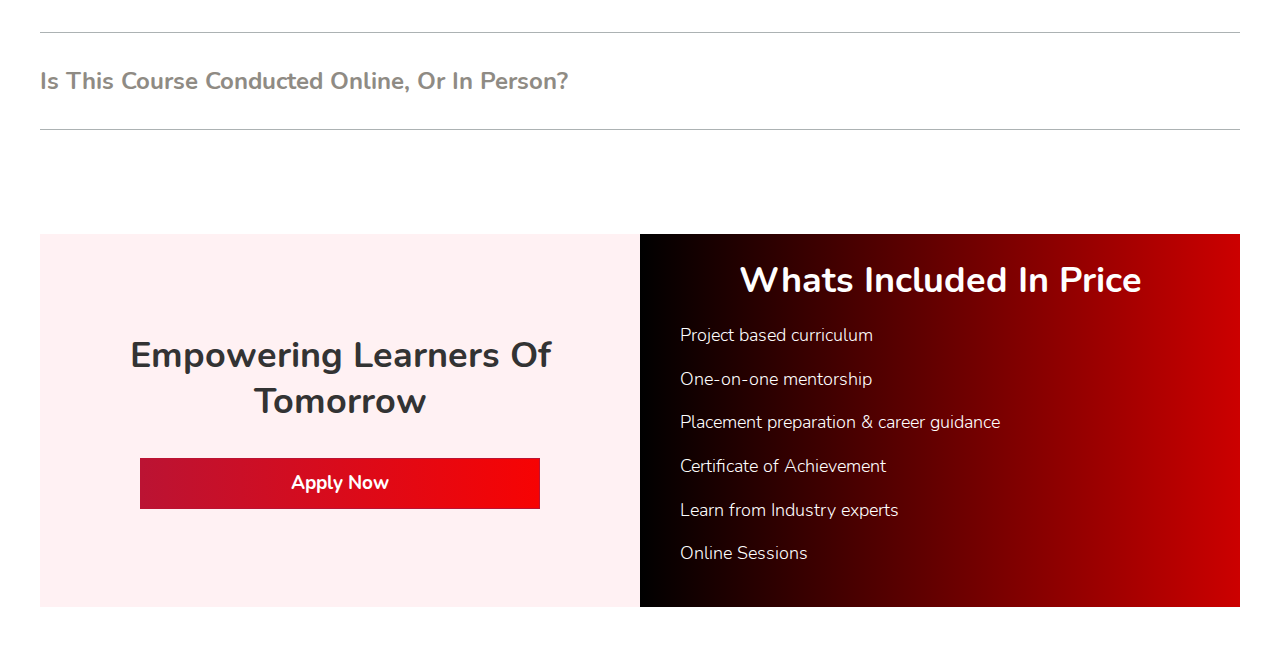
==== commit b1b11108: "/apply route added" ====
--- a/views/index.html
+++ b/views/index.html
@@ -188,7 +188,7 @@
 
 
                     <div class="button-div">
-                        <button class="accent-button">Apply Now</button>
+                        <a href="/apply"><button class="accent-button">Apply Now</button></a>
                     </div>
                 </div>
                 <figure class="hero-image">
@@ -310,7 +310,7 @@
                     </p>
                 </div>
                 <div class="button-div">
-                    <button class="accent-button">Apply Now</button>
+                    <a href="/apply"> <button class="accent-button">Apply Now</button></a>
                 </div>
                 <a href="#curriculum">
                     <div class="button-div" onclick="showPlan('00')">
@@ -345,7 +345,7 @@
                     <p>Become an expert by taking your skills to the next level</p>
                 </div>
                 <div class="button-div">
-                    <button class="accent-button">Apply Now</button>
+                    <a href="/apply"><button class="accent-button">Apply Now</button></a>
                 </div>
                 <a href="#curriculum">
                     <div class="button-div" onclick="showPlan('01')">
@@ -380,7 +380,7 @@
                     <p>A perfect program to launch your high paying tech career</p>
                 </div>
                 <div class="button-div">
-                    <button class="accent-button">Apply Now</button>
+                    <a href="/apply">     <button class="accent-button">Apply Now</button></a>
                 </div>
                 <a href="#curriculum">
                     <div class="button-div" onclick="showPlan('02')">
@@ -429,7 +429,7 @@
                         <p>Learn from scratch and build strong foundation </p>
                     </div>
                     <div class="button-div">
-                        <button class="accent-button">Apply Now</button>
+                        <a href="/apply">  <button class="accent-button">Apply Now</button></a>
                     </div>
                     <a href="#curriculum">
                         <div class="button-div" onclick="showPlan('00')">
@@ -465,7 +465,7 @@
                         <p>Become an expert by taking your skills to the next level</p>
                     </div>
                     <div class="button-div">
-                        <button class="accent-button">Apply Now</button>
+                        <a href="/apply">      <button class="accent-button">Apply Now</button></a>
                     </div>
                     <a href="#curriculum">
                         <div class="button-div" onclick="showPlan('01')">
@@ -500,7 +500,7 @@
                         <p>A perfect program to launch your high paying tech career</p>
                     </div>
                     <div class="button-div">
-                        <button class="accent-button">Apply Now</button>
+                        <a href="/apply">       <button class="accent-button">Apply Now</button></a>
                     </div>
                     <a href="#curriculum">
                         <div class="button-div" onclick="showPlan('02')">
@@ -758,7 +758,7 @@
                             <div class="button-div">
                                 <a href="https://api.whatsapp.com/send?phone=917310946608" target="blank"><button
                                         class="border-button">Chat with us</button></a>
-                                <button class="accent-button">Apply Now</button>
+                                        <a href="/apply">     <button class="accent-button">Apply Now</button></a>
                             </div>
                         </div>
 
@@ -1149,7 +1149,8 @@
                             <div class="button-div">
                                 <a href="https://api.whatsapp.com/send?phone=917310946608" target="blank"><button
                                         class="border-button">Chat with us</button></a>
-                                <button class="accent-button">Apply Now</button>
+                                        <a href="/apply">    <button class="accent-button">Apply Now</button></a>
+
                             </div>
                         </div>
 
@@ -1576,7 +1577,8 @@
                             <div class="button-div">
                                 <a href="https://api.whatsapp.com/send?phone=917310946608" target="blank"><button
                                         class="border-button">Chat with us</button></a>
-                                <button class="accent-button">Apply Now</button>
+                            <a href="/apply">    <button class="accent-button">Apply Now</button></a>
+                            
                             </div>
                         </div>
 
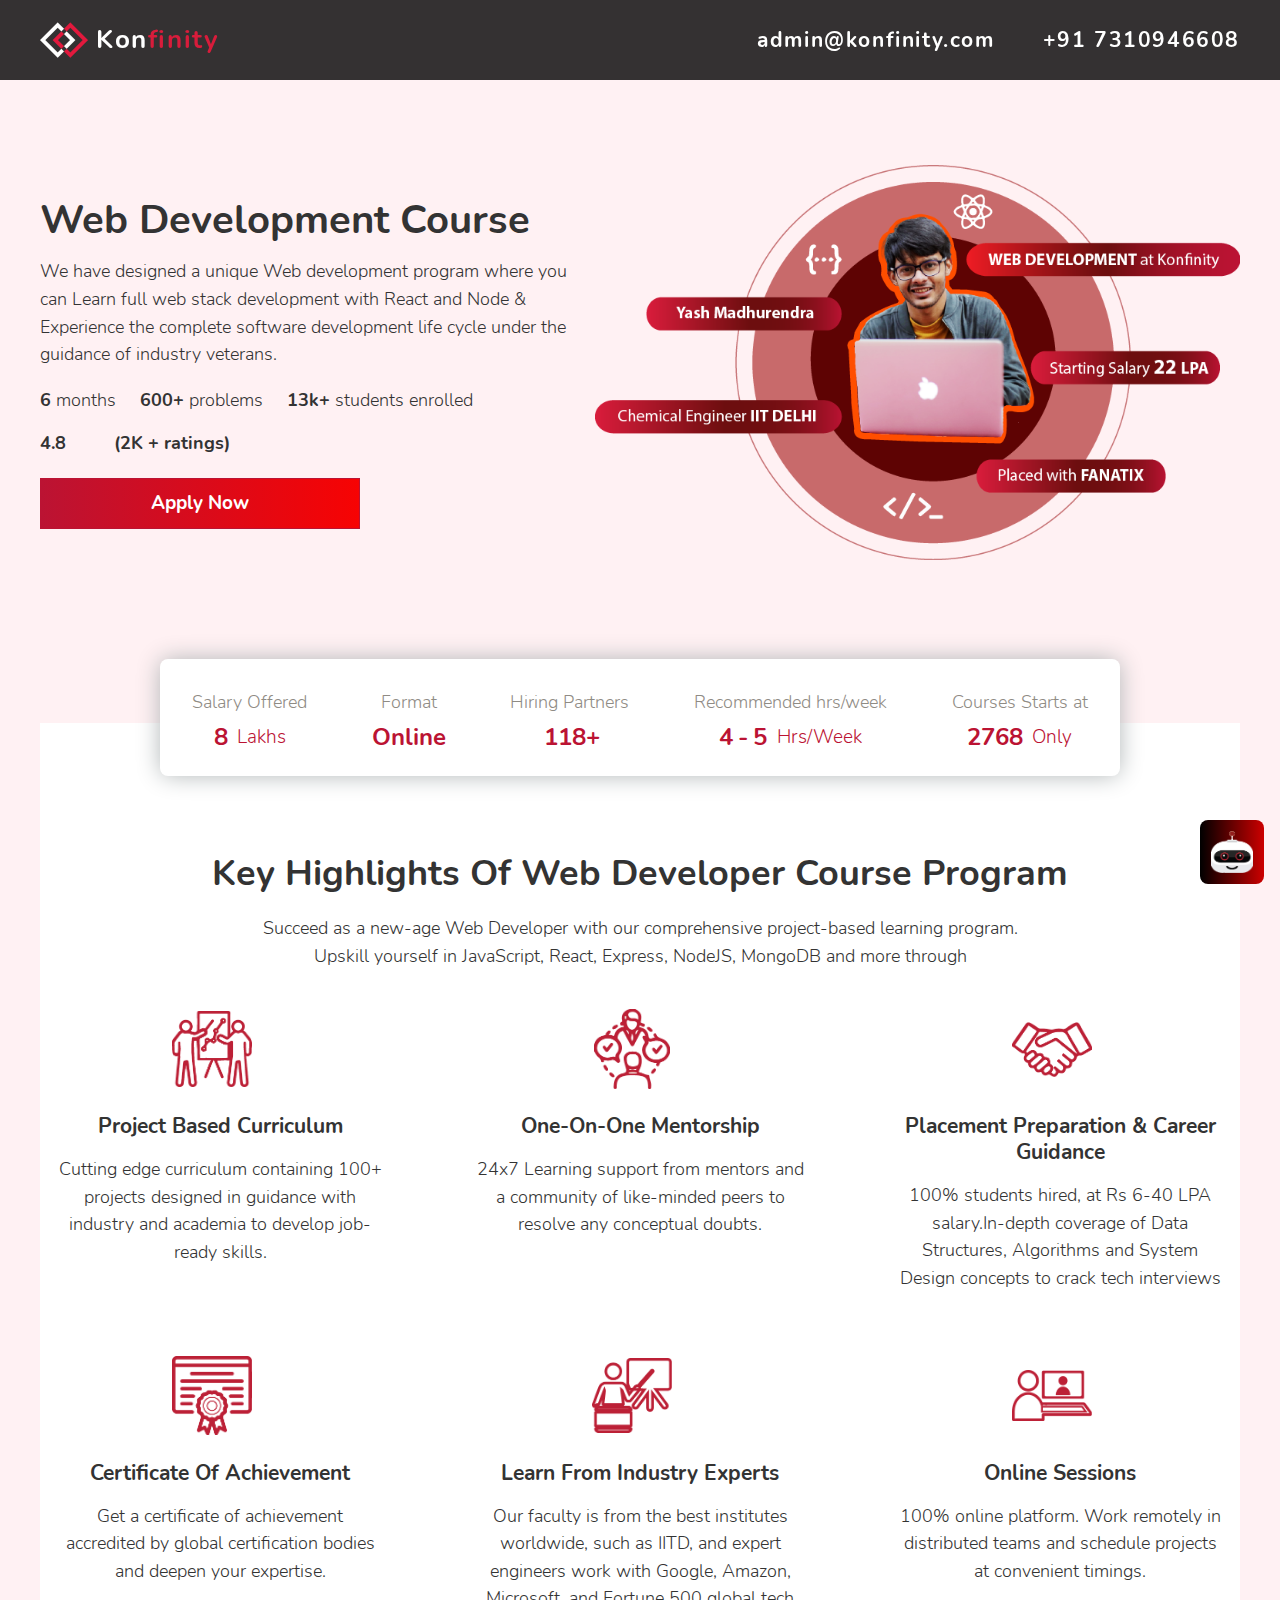
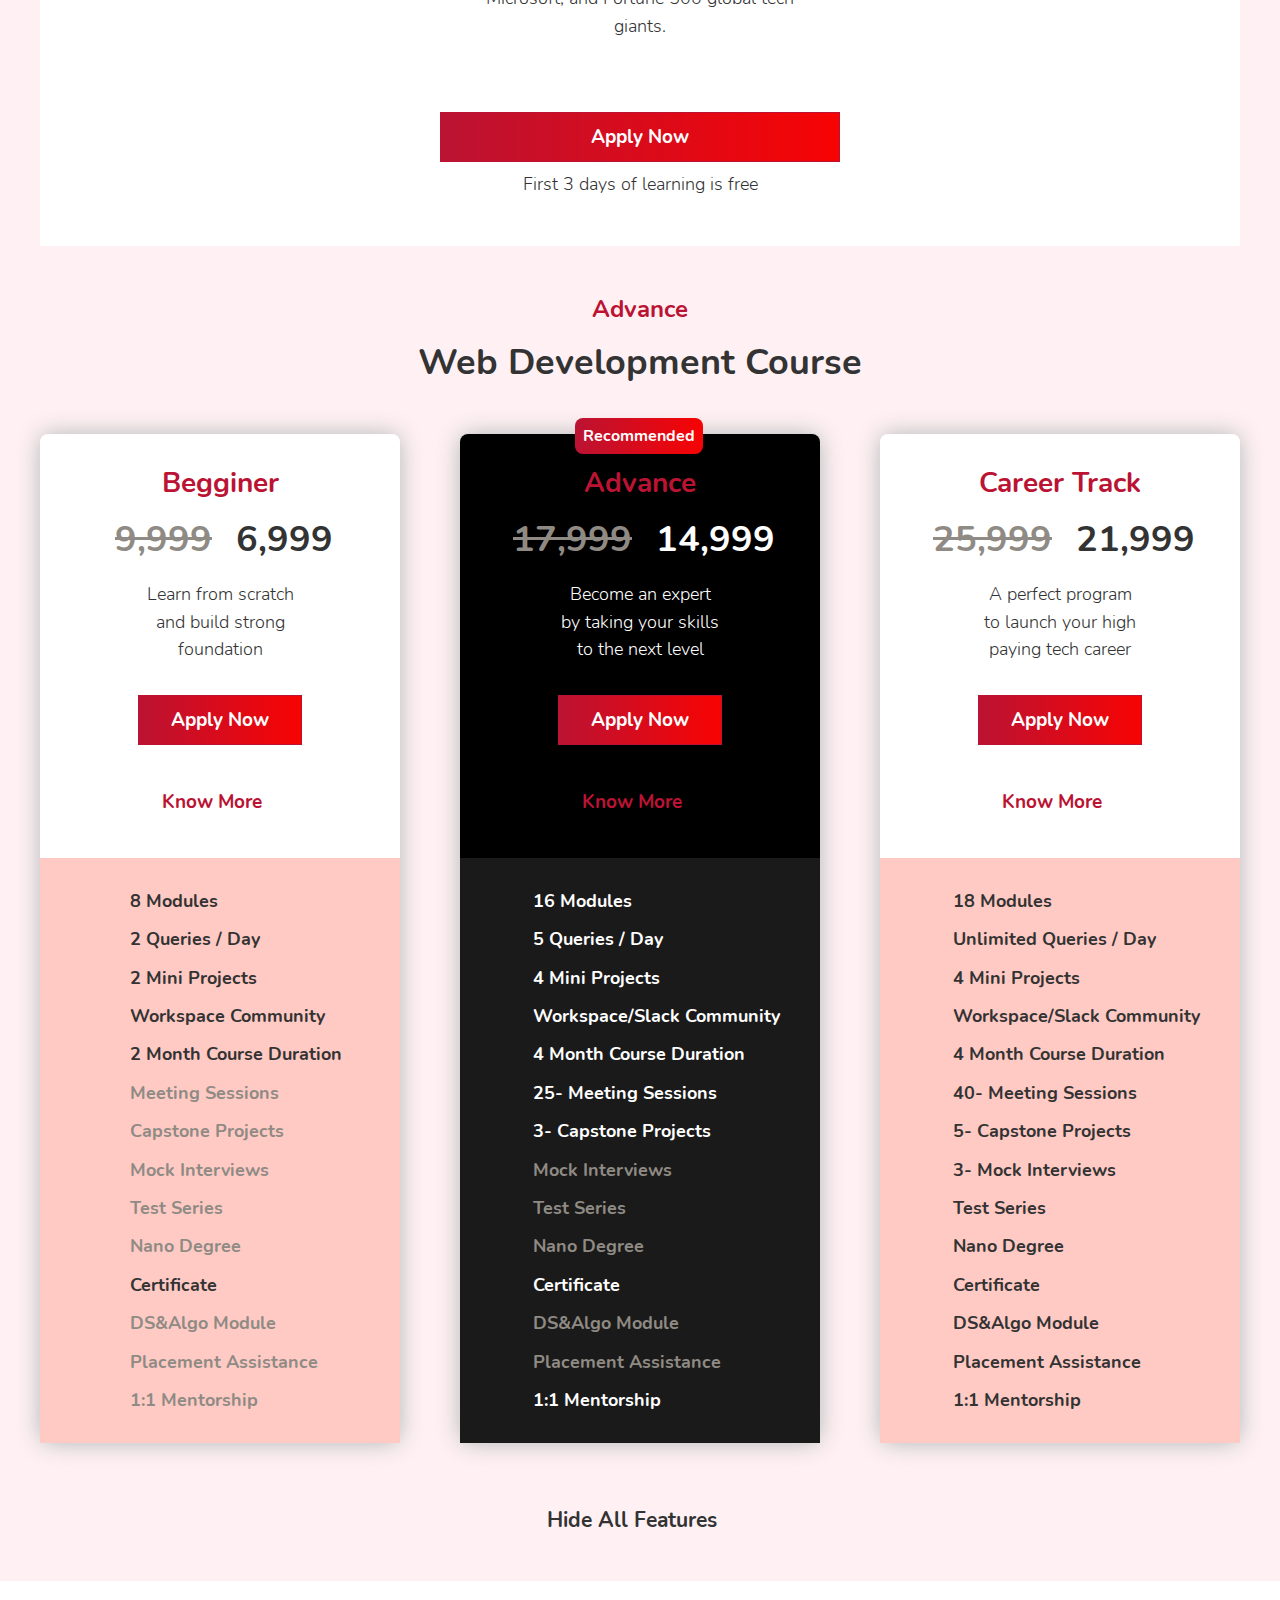
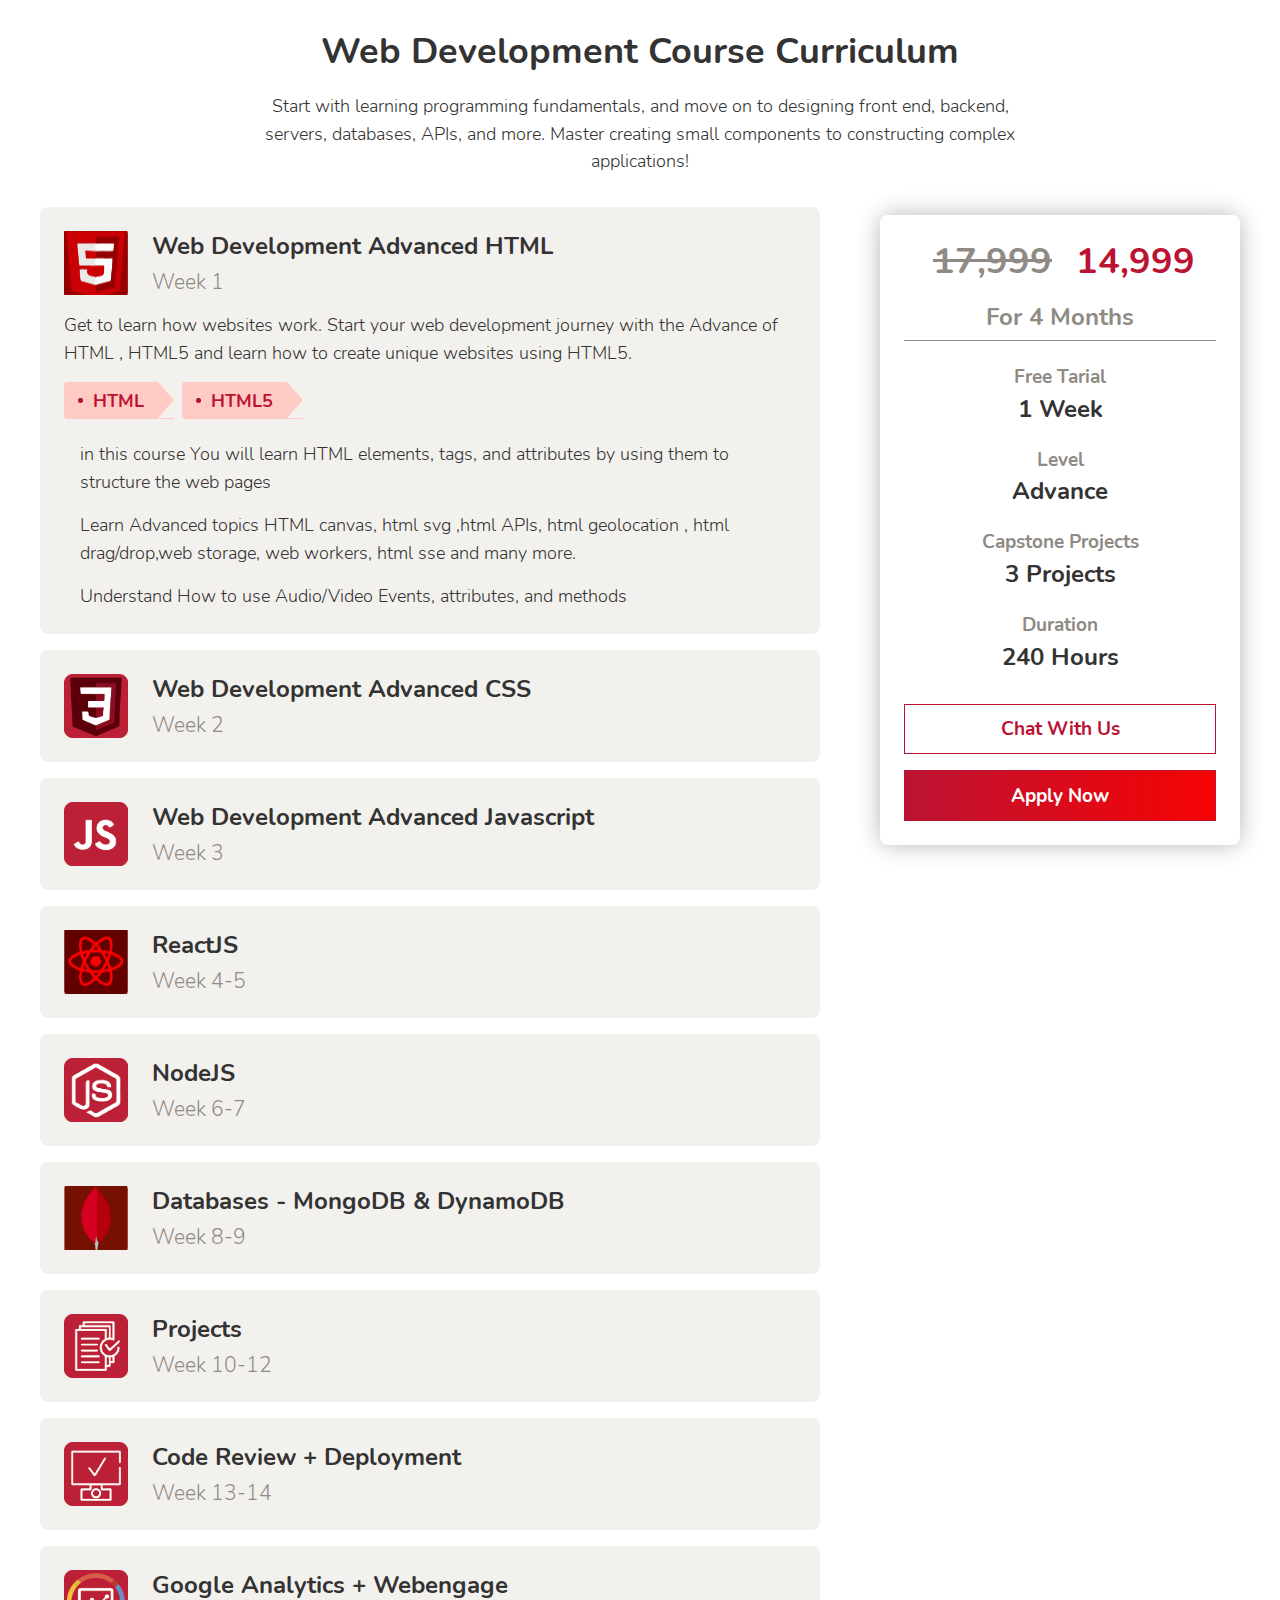
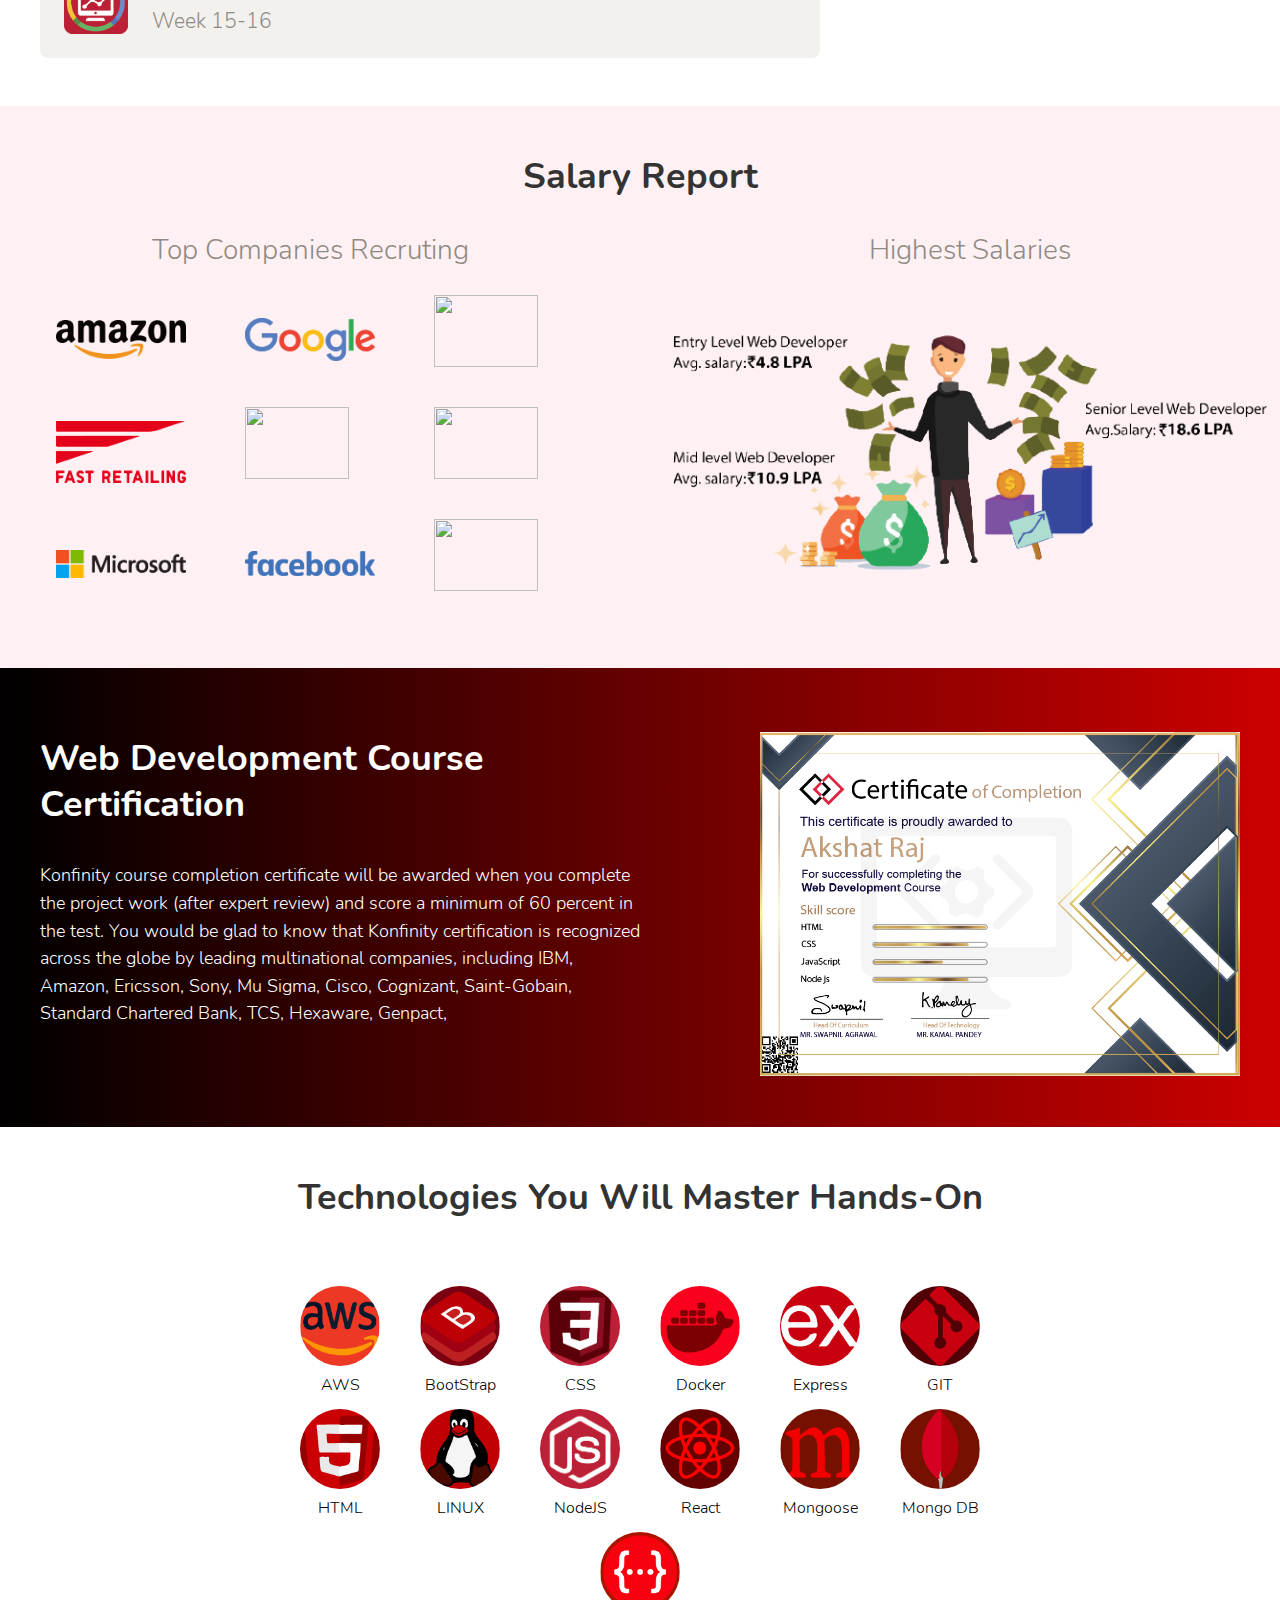
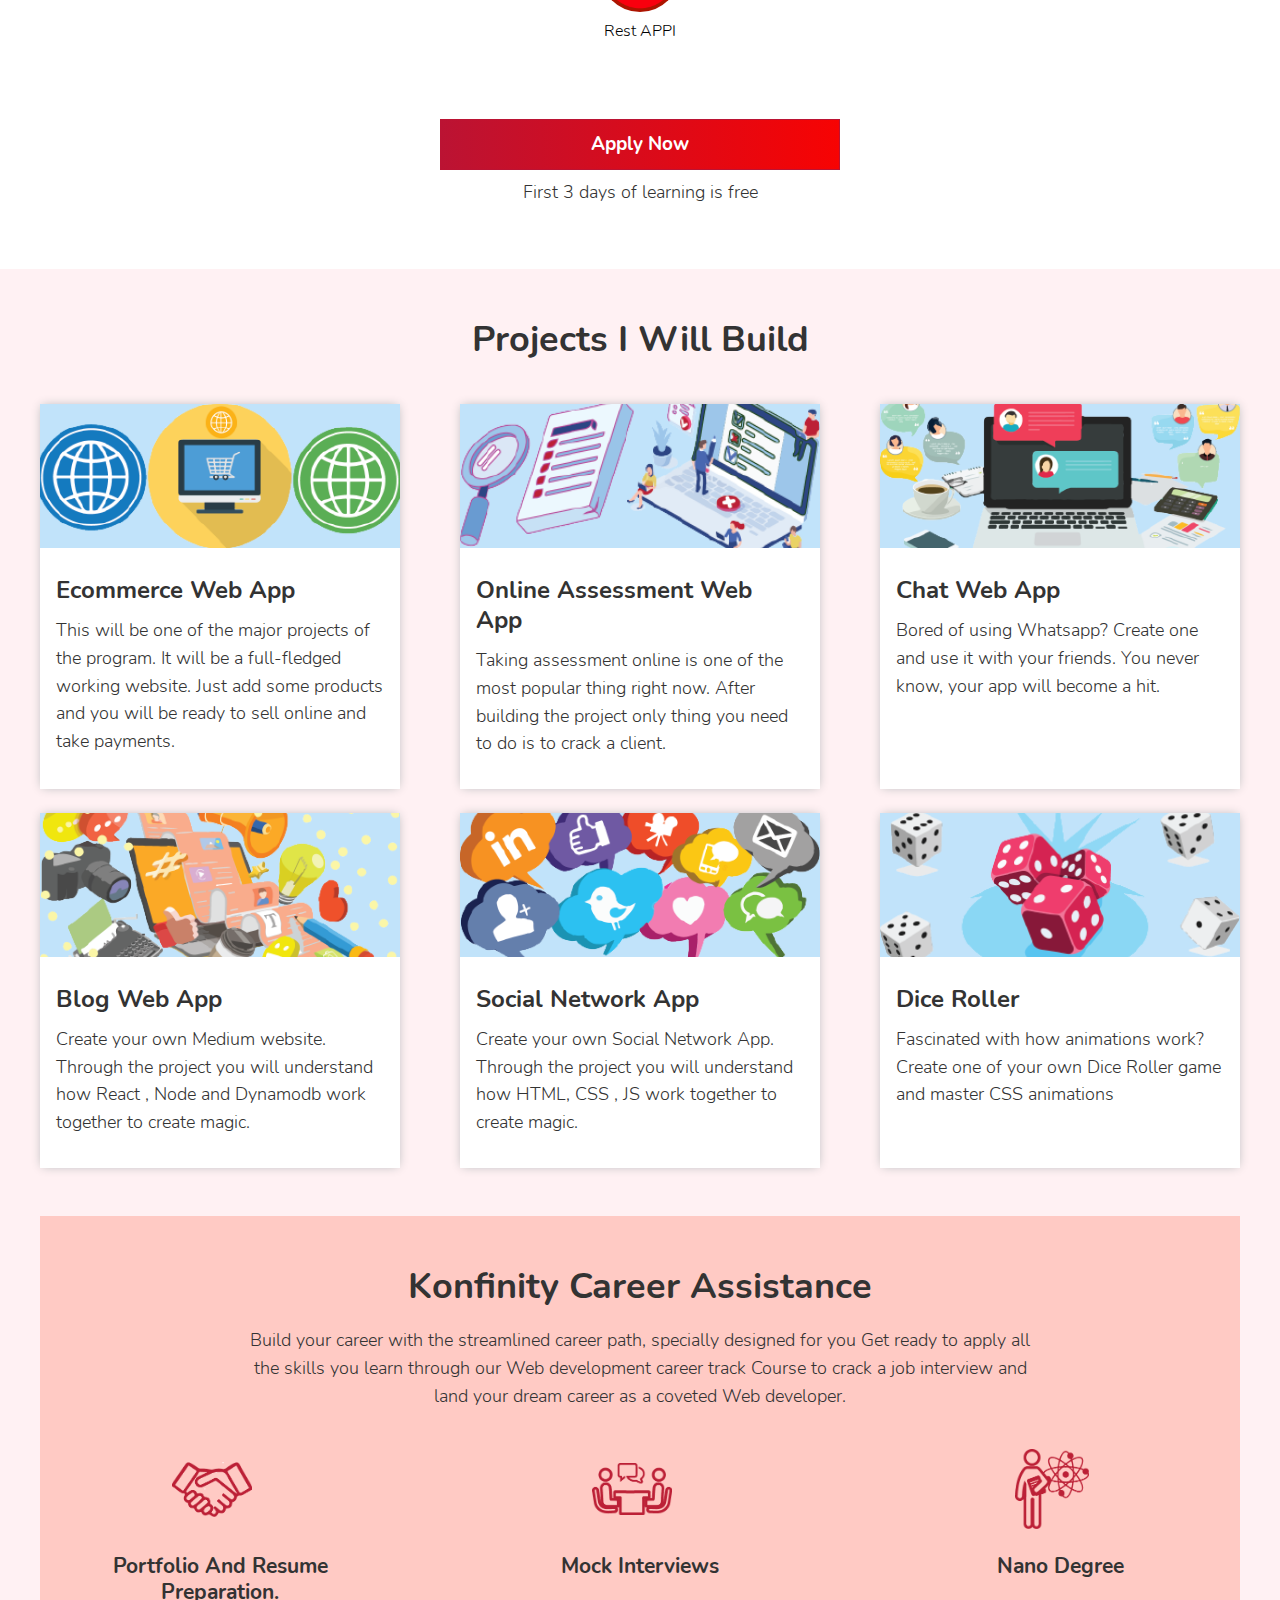
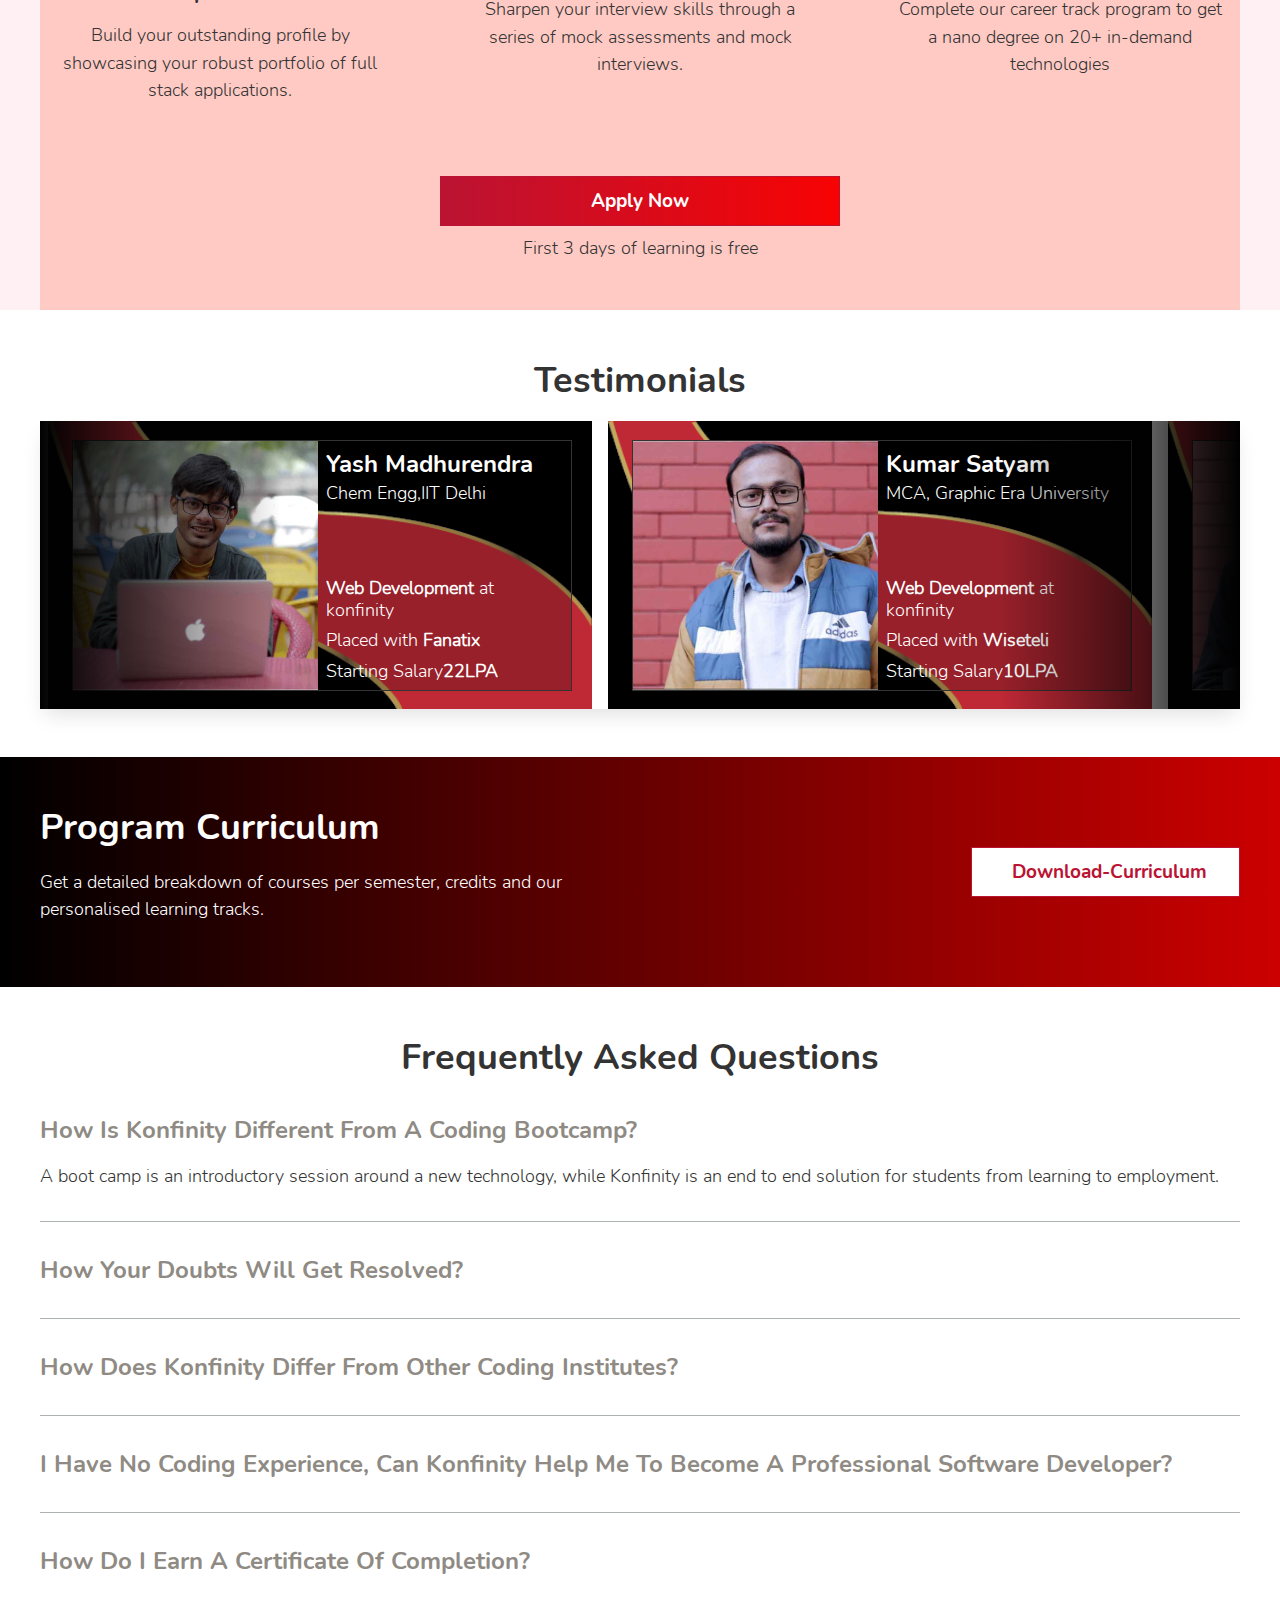
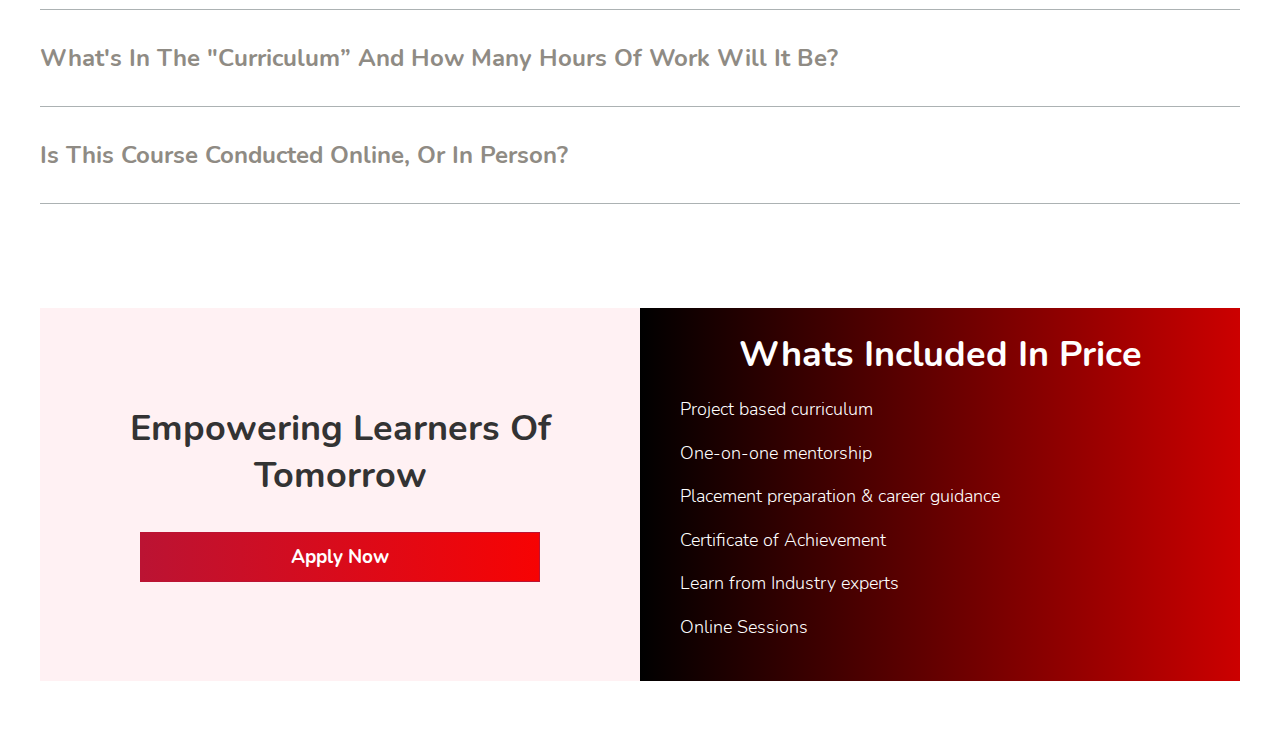
==== commit d642a02b: "compressed images added" ====
--- a/views/index.html
+++ b/views/index.html
@@ -95,8 +95,8 @@
     </header>
 
     <main>
-        <div class="popupComponent videoComponent" id="popupVideo" onclick="hideVideo()">
-            <i class="fas fa-times" id="close-button" onclick="hideVideo()"></i>
+        <div class="popupComponent videoComponent" id="popupVideo" onclick="hide('popupVideo')">
+            <i class="fas fa-times" id="close-button" onclick="hide('popupVideo')"></i>
 
             <iframe id="video" src="https://www.youtube.com/embed/P8c3q5c4D5s" frameborder="0"
                 allow="accelerometer; autoplay; encrypted-media; gyroscope; picture-in-picture"
@@ -104,7 +104,7 @@
         </div>
 
         <div class="popupComponent formComponent" id="popupForm">
-            <i class="fas fa-times" id="close-button" onclick="hidePopupForm()"></i>
+            <i class="fas fa-times" id="close-button" onclick="hide('popupForm')"></i>
             <div>
                 <article>
                     <h2>Welcome</h2>
@@ -120,11 +120,11 @@
             </div>
         </div>
 
-        <div class="popupComponent certificateComponent" id="popupCertificate" onclick="hideCertificate()">
-            <i class="fas fa-times" id="close-button" onclick="hideCertificate()"></i>
+        <div class="popupComponent certificateComponent" id="popupCertificate" onclick="hide('popupCertificate')">
+            <i class="fas fa-times" id="close-button" onclick="hide('popupCertificate')"></i>
 
             <figure>
-                <img src="../images/certificate.jpg">
+                <img src="../images/web dev..jpg">
             </figure>
         </div>
 
@@ -161,7 +161,7 @@
                         <div class="video-button-wrap">
                             <h1>Web development Course</h1>
                             <figure class="mobie-play-button">
-                                <img onclick="displayVideo()" src="../images/play icom.png">
+                                <img onclick="display('popupVideo')" src="../images/play icom.png">
                             </figure>
                         </div>
                         <p>We have designed a unique Web development program where you can Learn full web stack
@@ -192,8 +192,8 @@
                     </div>
                 </div>
                 <figure class="hero-image">
-                    <i onclick="displayVideo()" class="fas fa-play"></i>
-                    <img src="../images/newboi.png" alt="">
+                    <i onclick="display('popupVideo')" class="fas fa-play"></i>
+                    <img src="../images/webHeroSection.png" alt="">
                 </figure>
               
             </div>
@@ -1653,8 +1653,8 @@
                         Chartered Bank, TCS, Hexaware, Genpact, </p>
 
                 </article>
-                <figure onclick="displayCertificate()">
-                    <img src="../images//certificate.jpg" alt="">
+                <figure onclick="display('popupCertificate')">
+                    <img src="../images/web dev..jpg" alt="">
                 </figure>
             </div>
         </section>
@@ -2031,7 +2031,7 @@
                     <p>Get a detailed breakdown of courses per semester, credits and our personalised learning tracks.
                     </p>
                 </article>
-                <div onclick="displayPopupForm()"><button class="border-button"><i
+                <div onclick="display('popupForm')"><button class="border-button"><i
                             class="fas fa-arrow-down"></i>download-curriculum</button></div>
             </div>
         </section>
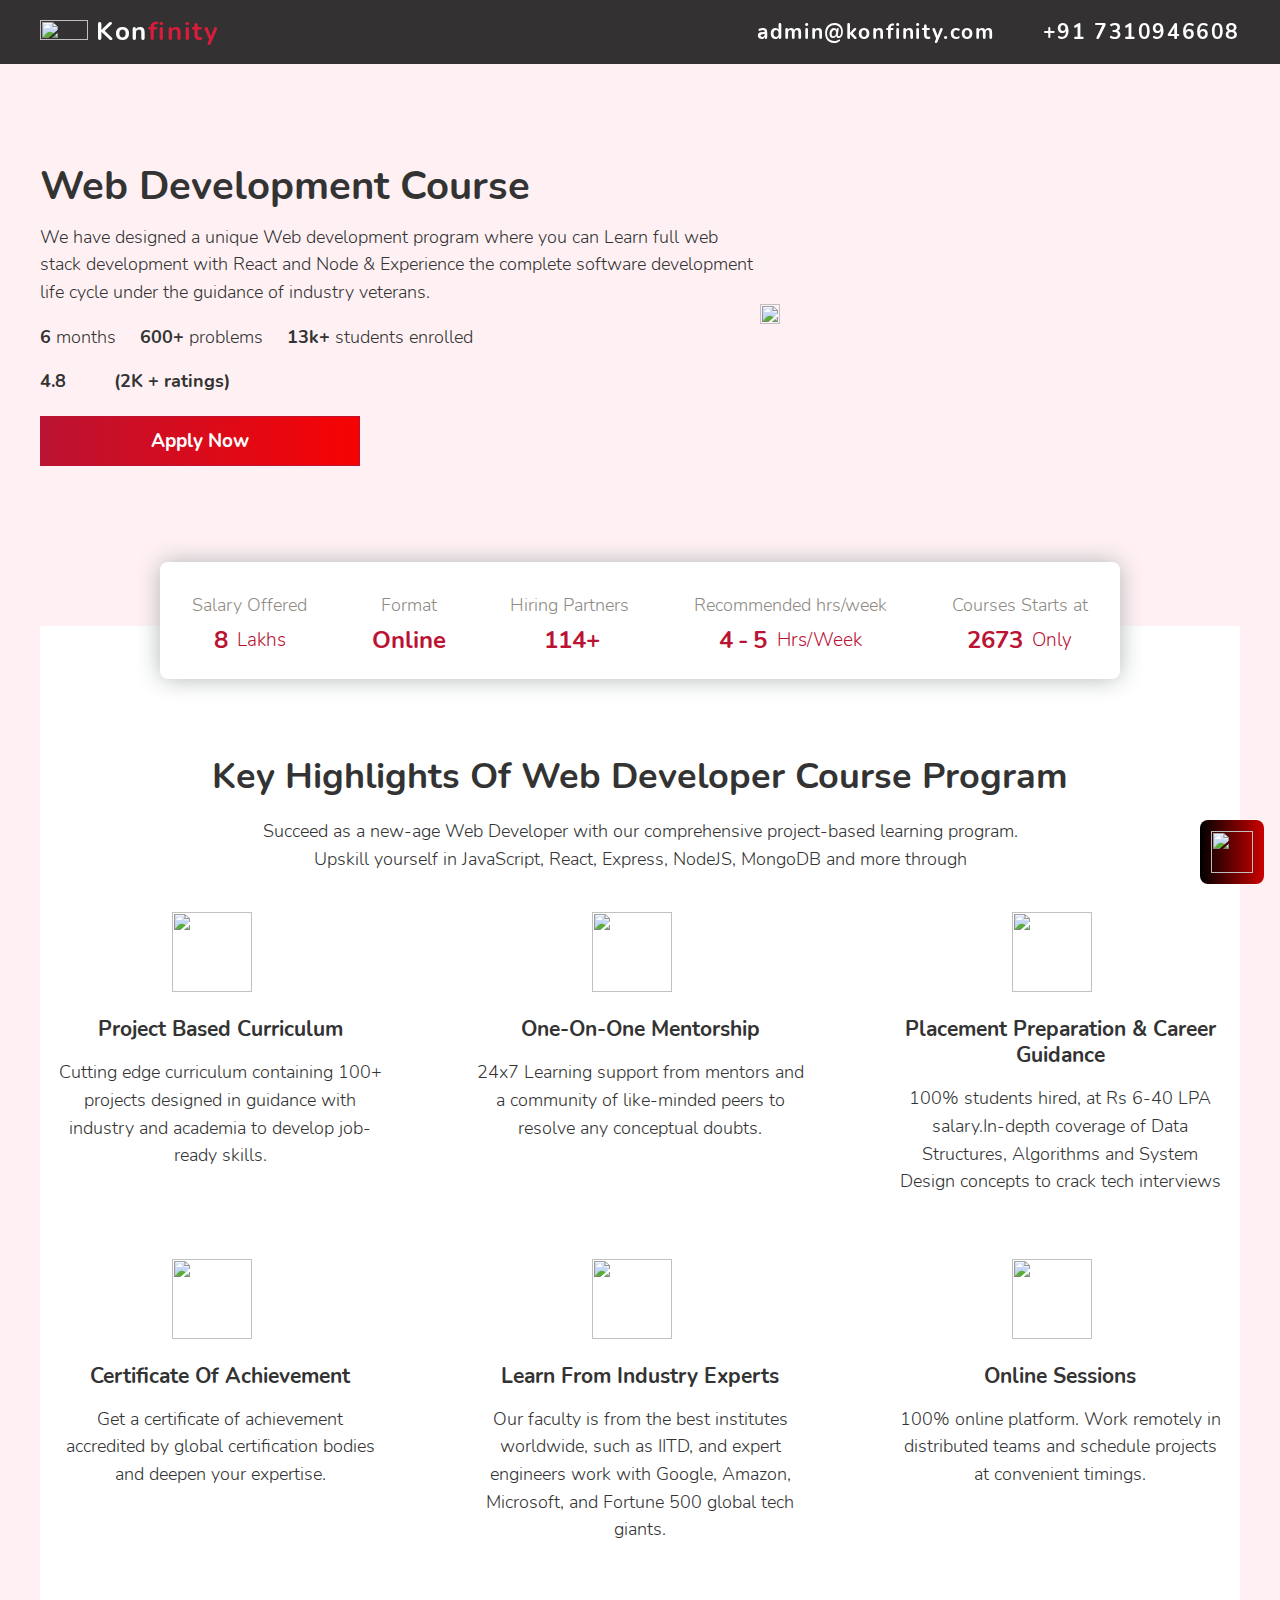
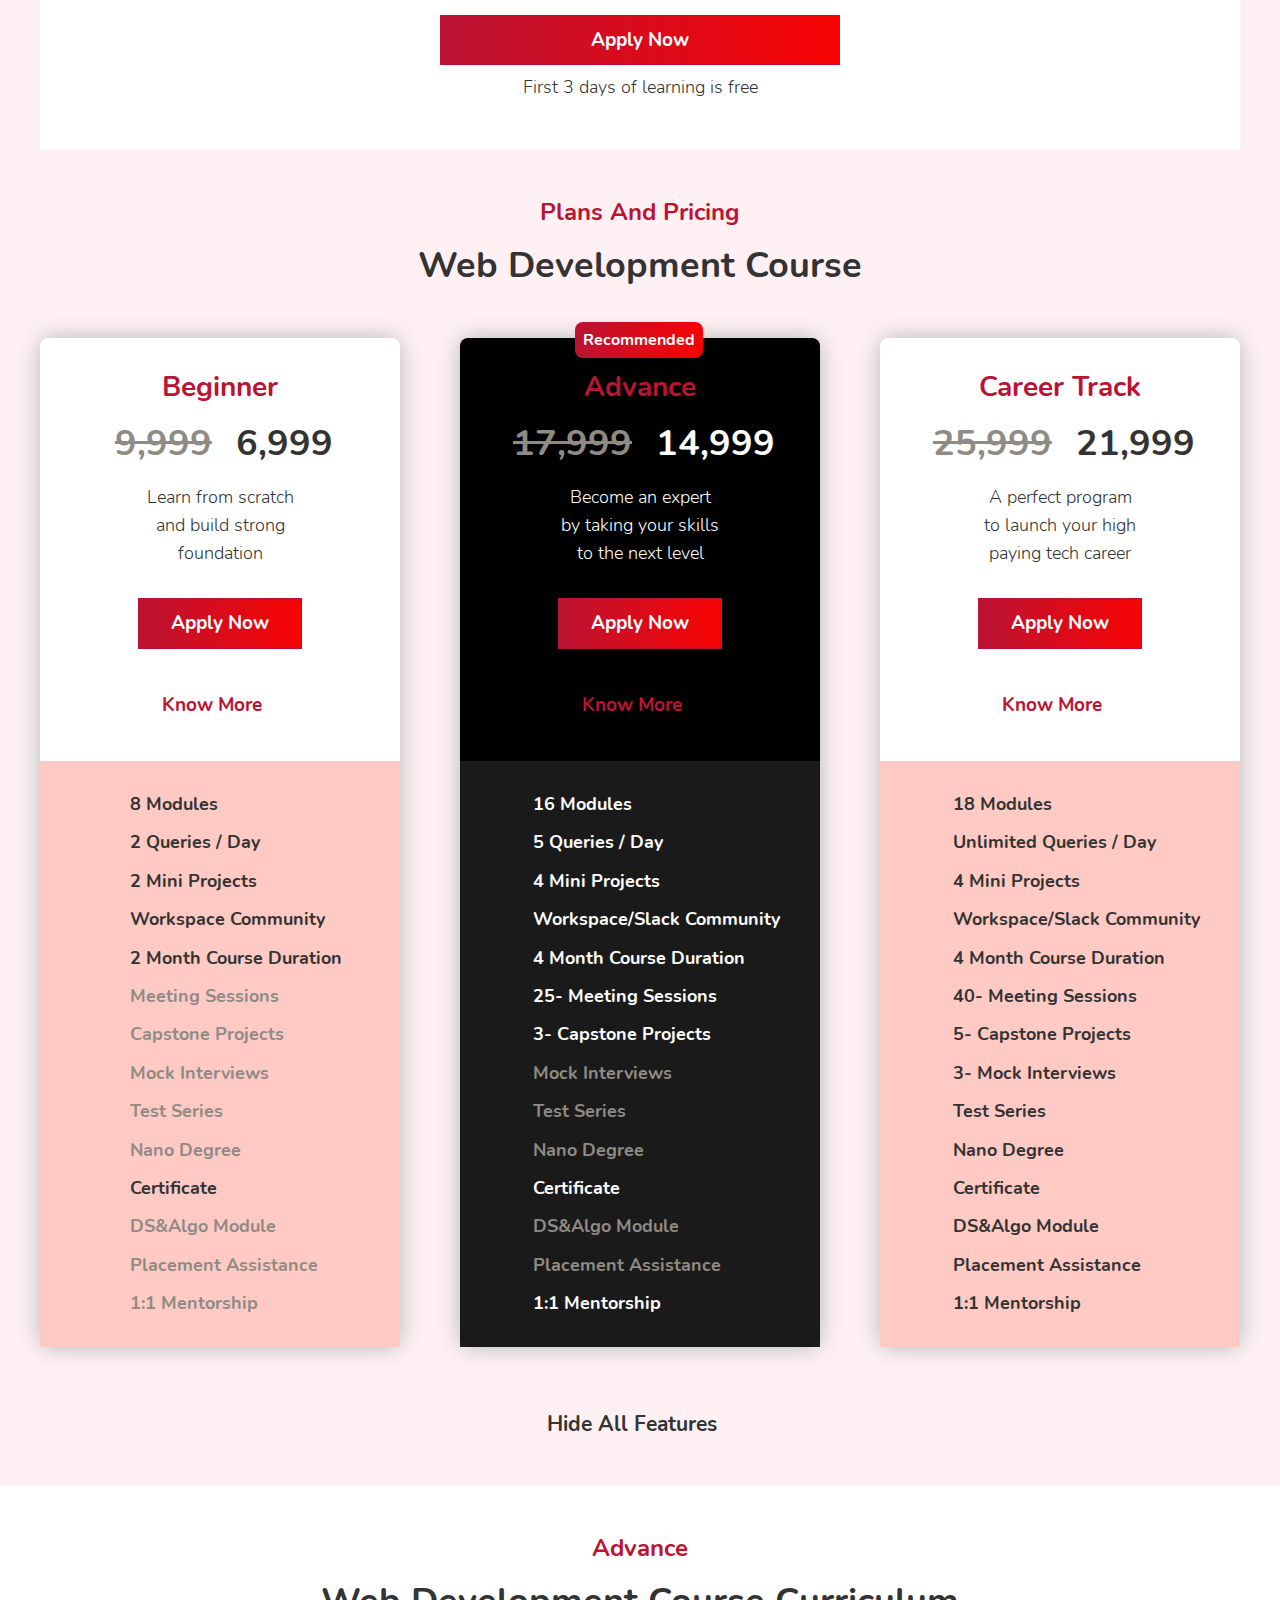
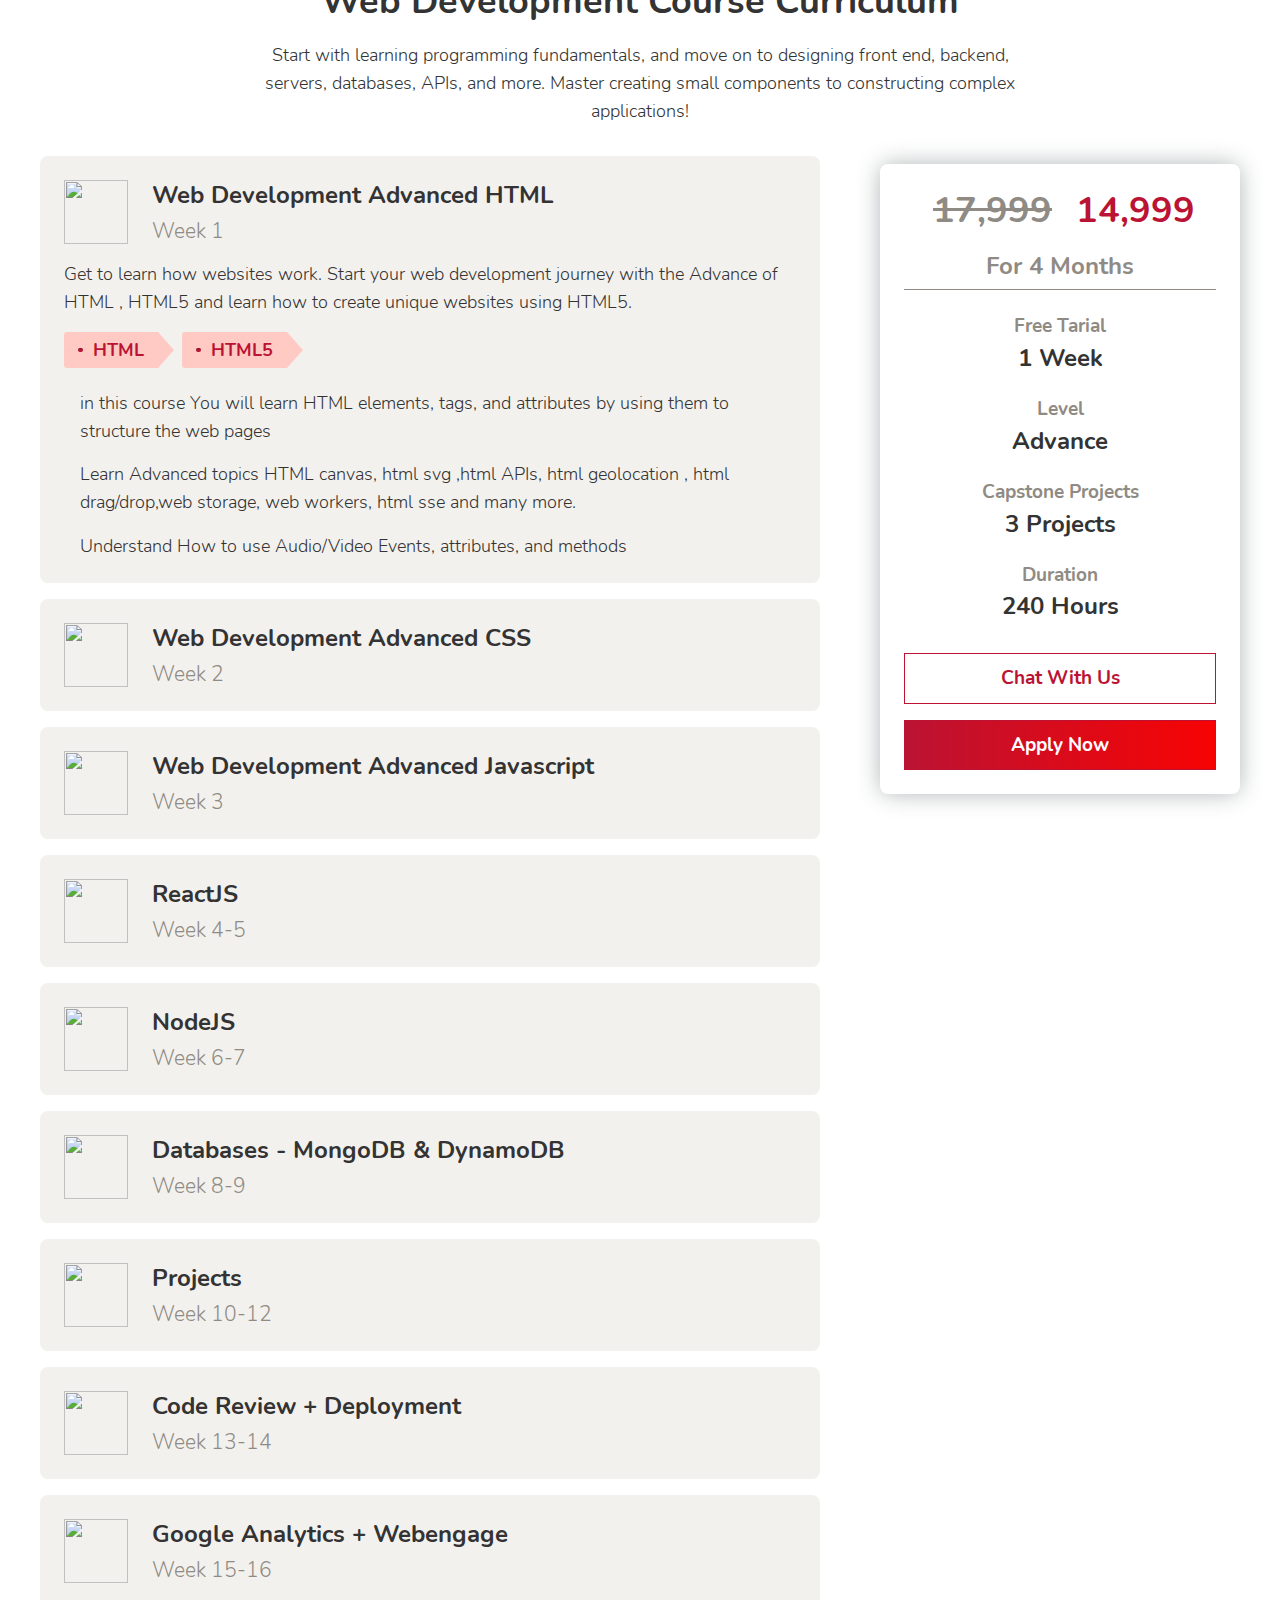
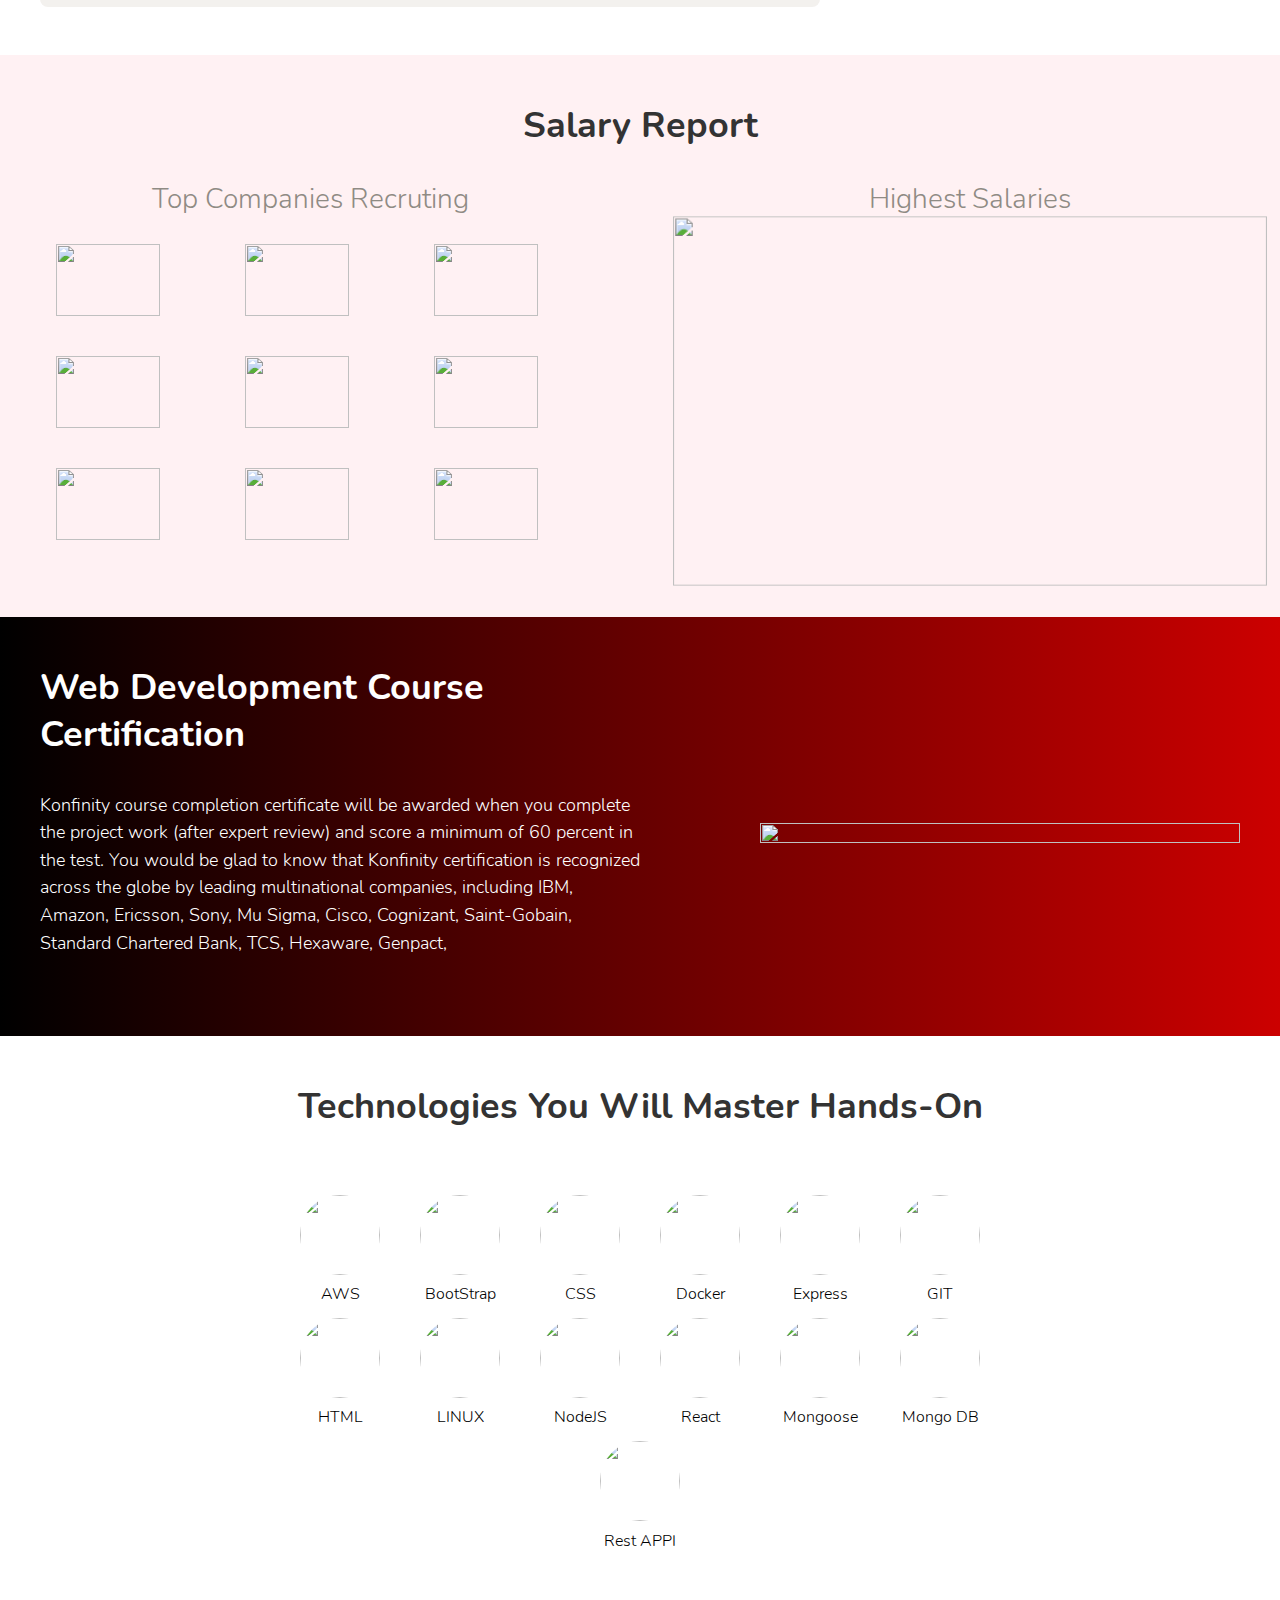
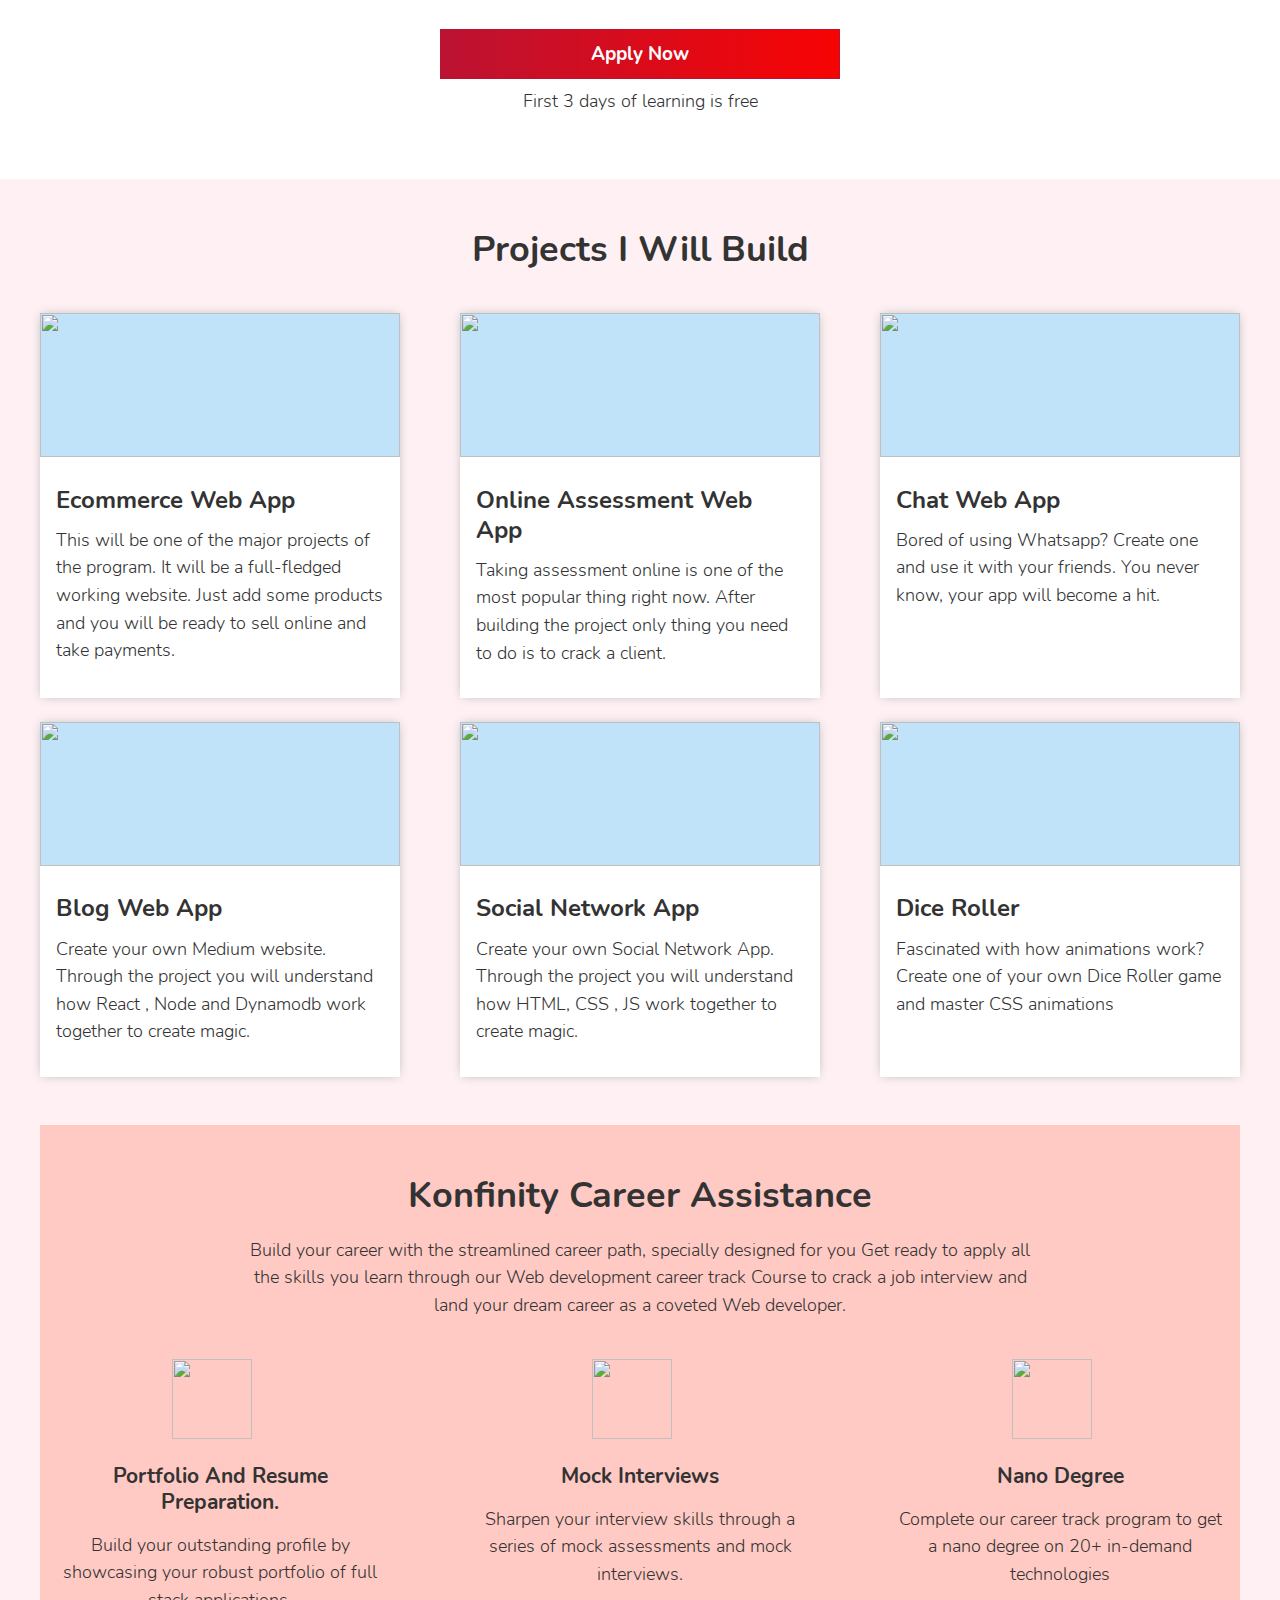
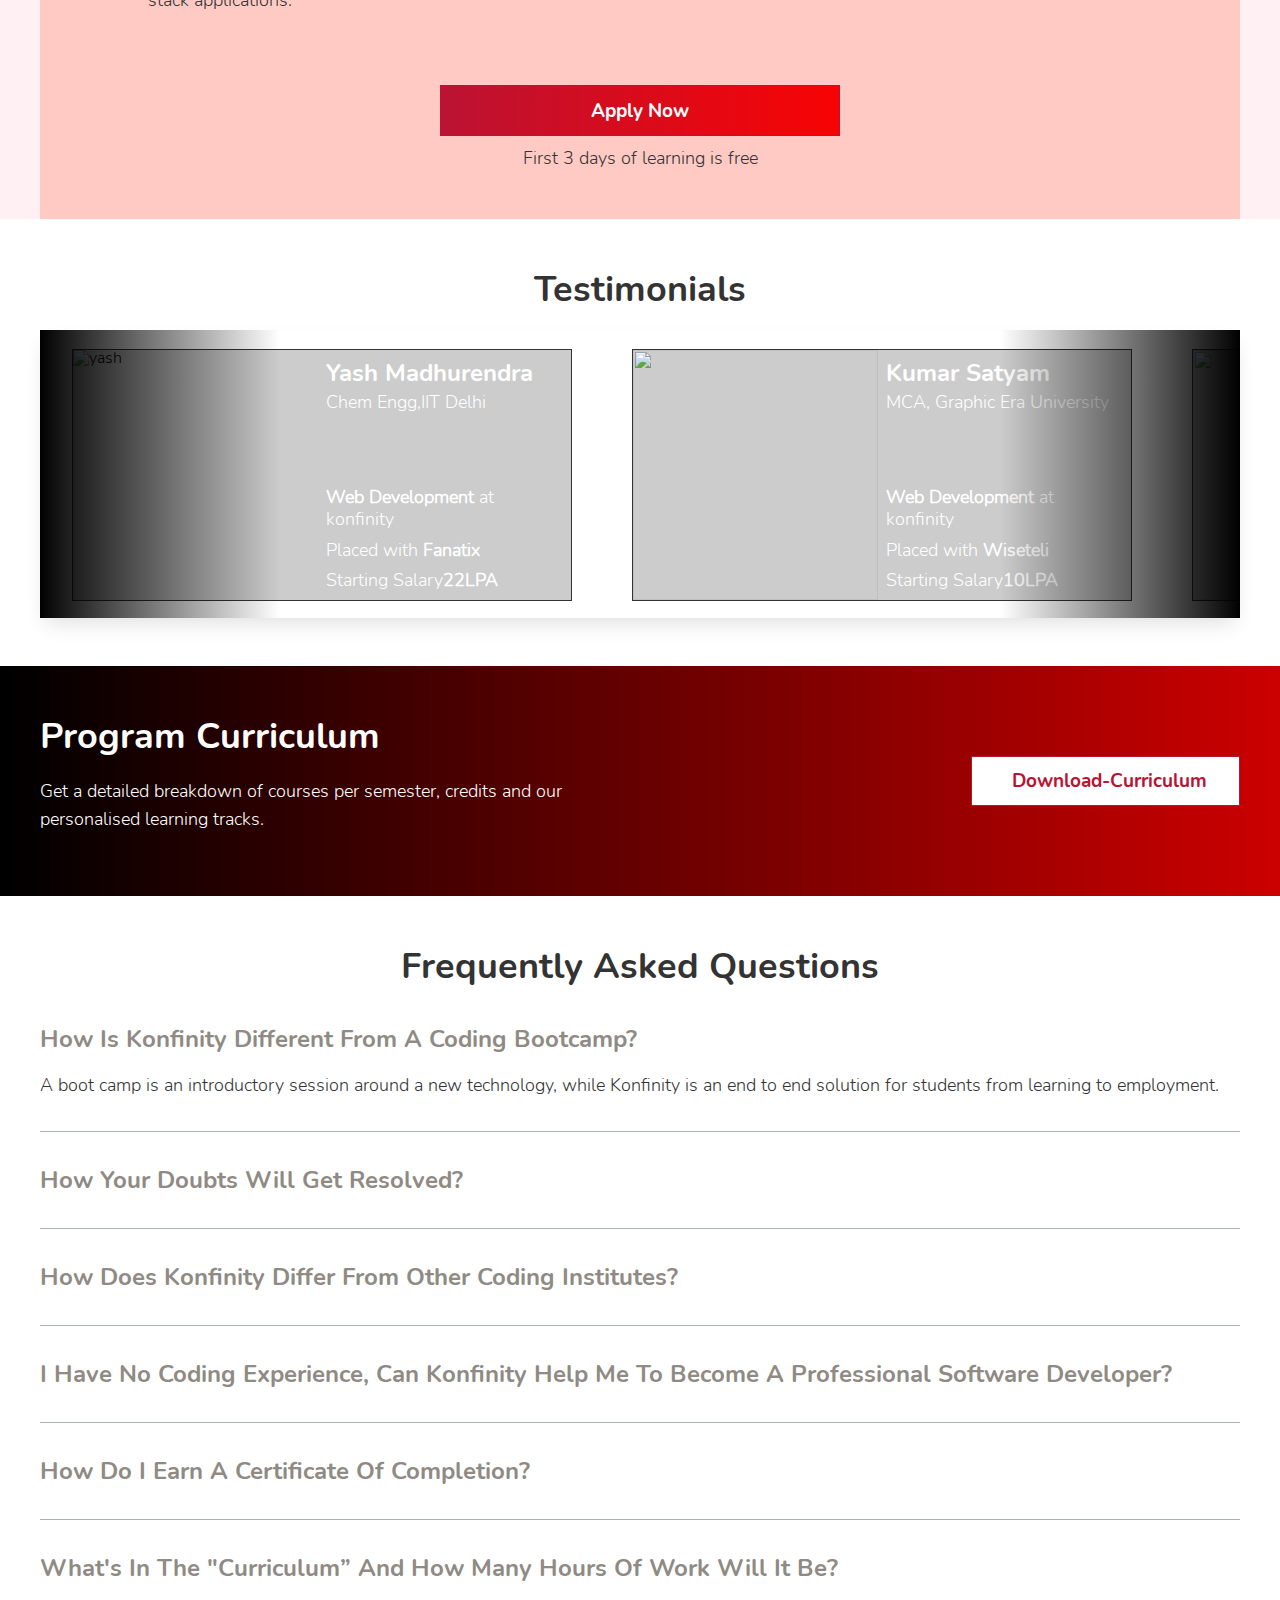
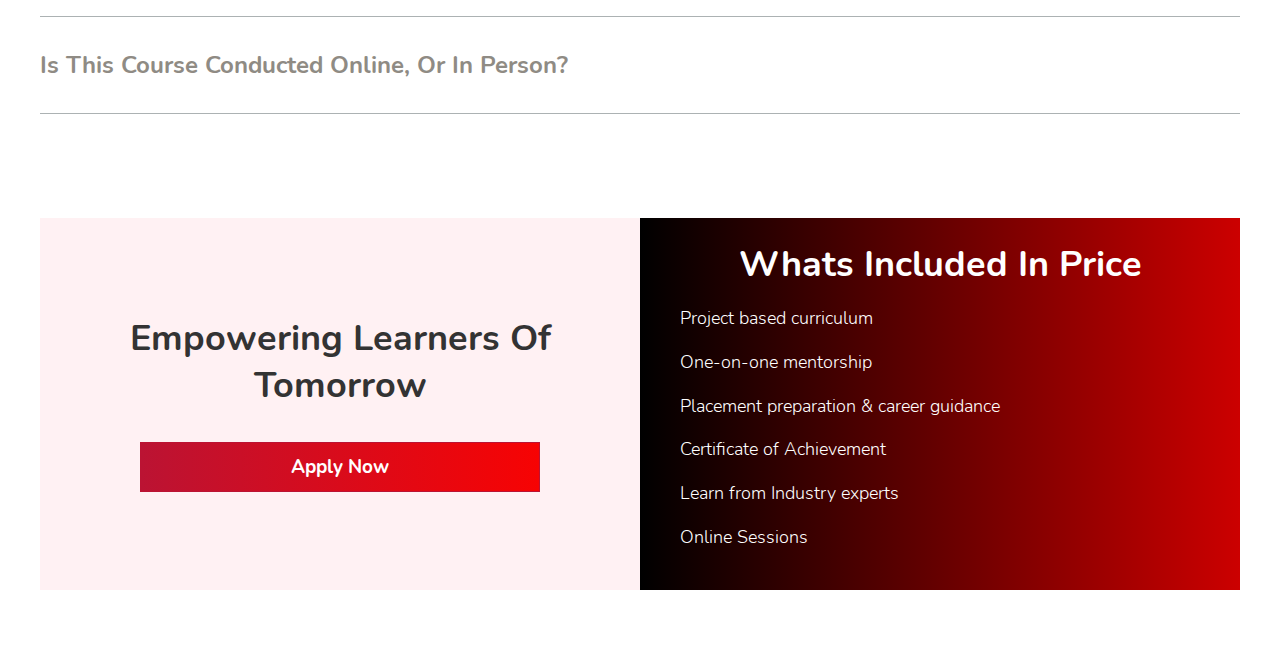
==== commit 271c2d08: "image url updated" ====
--- a/views/index.html
+++ b/views/index.html
@@ -28,7 +28,7 @@
                 <div class="icon-wrap">
                     <figure>
                         <div>
-                            <img src="../images/android-chrome-192x192.png">
+                            <img src="https://konfinity-assets.s3.ap-south-1.amazonaws.com/landing/konfinityLogo.png">
                         </div>
                         <h3>Kon<span>finity</span></h3>
                     </figure>
@@ -48,7 +48,7 @@
             <div class="container">
                 <figure>
                     <div>
-                        <img src="../images/android-chrome-192x192.png">
+                        <img src="https://konfinity-assets.s3.ap-south-1.amazonaws.com/landing/konfinityLogo.png">
                     </div>
                     <h3>Kon<span>finity</span></h3>
                 </figure>
@@ -119,12 +119,28 @@
                 </form>
             </div>
         </div>
+        <div class="popupComponent formComponent" id="popupScrollForm">
+            <i class="fas fa-times" id="close-button" onclick="hide('popupScrollForm')"></i>
+            <div id="thankyouWithTick">
+                <article>
+                    <h2>Welcome</h2>
+                    <p>Enter all the details to start learning</p>
+                </article>
+                <form>
+                    <div class="error-msg" id="error-message1">Please enter all the details</div>
+                    <input type="text" name="name" id="name1" placeholder="Enter your name..." required>
+                    <input type="email" name="email" id="youremail1" placeholder="Enter your email..." required>
+                    <input type="number" name="number" id="number1" placeholder="enter your mobile number..." required>
+                    <div onclick="thankyou()"><button type="button" class="accent-button">Submit</button></div>
+                </form>
+            </div>
+        </div>
 
         <div class="popupComponent certificateComponent" id="popupCertificate" onclick="hide('popupCertificate')">
             <i class="fas fa-times" id="close-button" onclick="hide('popupCertificate')"></i>
 
             <figure>
-                <img src="../images/web dev..jpg">
+                <img src="https://konfinity-assets.s3.ap-south-1.amazonaws.com/landing/webDevelopmentCertificate.jpg">
             </figure>
         </div>
 
@@ -147,7 +163,7 @@
                 </div>
             </a>
                <figure  onclick="displayChatbot()" id="robot">
-                   <img src="../images/robo icon.png">
+                   <img src="https://konfinity-assets.s3.ap-south-1.amazonaws.com/landing/robotIcon.png">
                </figure>
             </div>
             
@@ -161,7 +177,7 @@
                         <div class="video-button-wrap">
                             <h1>Web development Course</h1>
                             <figure class="mobie-play-button">
-                                <img onclick="display('popupVideo')" src="../images/play icom.png">
+                                <img onclick="display('popupVideo')" src="https://konfinity-assets.s3.ap-south-1.amazonaws.com/landing/playIcon.png">
                             </figure>
                         </div>
                         <p>We have designed a unique Web development program where you can Learn full web stack
@@ -193,7 +209,7 @@
                 </div>
                 <figure class="hero-image">
                     <i onclick="display('popupVideo')" class="fas fa-play"></i>
-                    <img src="../images/webHeroSection.png" alt="">
+                    <img src="https://konfinity-assets.s3.ap-south-1.amazonaws.com/landing/webHeroSection.png" alt="">
                 </figure>
               
             </div>
@@ -230,7 +246,7 @@
                 </article>
                 <div class="highlights">
                     <div>
-                        <figure><img src="../images/project based.png" alt=""></figure>
+                        <figure><img src="https://konfinity-assets.s3.ap-south-1.amazonaws.com/landing/projectBasedIcon.png" alt=""></figure>
                         <div class="text-wrap">
                             <h6>Project based curriculum</h6>
                             <p>Cutting edge curriculum containing 100+ projects designed in guidance with industry and
@@ -238,7 +254,7 @@
                         </div>
                     </div>
                     <div>
-                        <figure><img src="../images/project based 1.png" alt=""></figure>
+                        <figure><img src="https://konfinity-assets.s3.ap-south-1.amazonaws.com/landing/oneToOneIcon.png" alt=""></figure>
                         <div class="text-wrap">
                             <h6>One-on-one mentorship</h6>
                             <p>24x7 Learning support from mentors and a community of like-minded peers to resolve any
@@ -246,7 +262,7 @@
                         </div>
                     </div>
                     <div>
-                        <figure><img src="../images/placement prep.png" alt=""></figure>
+                        <figure><img src="https://konfinity-assets.s3.ap-south-1.amazonaws.com/landing/placementPreparationIcon.png" alt=""></figure>
                         <div class="text-wrap">
                             <h6>Placement preparation & career guidance</h6>
                             <p>100% students hired, at Rs 6-40 LPA salary.In-depth coverage of Data Structures,
@@ -255,7 +271,7 @@
                         </div>
                     </div>
                     <div>
-                        <figure><img src="../images/certificate of ach.png" alt=""></figure>
+                        <figure><img src="https://konfinity-assets.s3.ap-south-1.amazonaws.com/landing/certificateIcon.png" alt=""></figure>
                         <div class="text-wrap">
                             <h6>Certificate of Achievement</h6>
                             <p>Get a certificate of achievement accredited by global certification bodies and deepen
@@ -263,7 +279,7 @@
                         </div>
                     </div>
                     <div>
-                        <figure><img src="../images/learn from industry exp.png" alt=""></figure>
+                        <figure><img src="https://konfinity-assets.s3.ap-south-1.amazonaws.com/landing/learnFromIndustryIcon.png" alt=""></figure>
                         <div class="text-wrap">
                             <h6>Learn from Industry experts</h6>
                             <p>Our faculty is from the best institutes worldwide, such as IITD, and expert engineers
@@ -271,7 +287,7 @@
                         </div>
                     </div>
                     <div>
-                        <figure><img src="../images/online session 1.png" alt=""></figure>
+                        <figure><img src="https://konfinity-assets.s3.ap-south-1.amazonaws.com/landing/onlineSessionIcon.png" alt=""></figure>
                         <div class="text-wrap">
                             <h6>Online Sessions </h6>
                             <p>100% online platform. Work remotely in distributed teams and schedule projects at
@@ -298,12 +314,12 @@
 
         <section class="plan-cards plan-cards-mobile" id="allplans">
             <article>
-                <h4 id="activeplanmobile">Advance</h4>
+                <h4>plans and pricing</h4>
                 <h2>Web development course</h2>
             </article>
             <div class="banner" id="00">
                 <div class="banner-head">
-                    <h3>Begginer</h3>
+                    <h3>Beginner</h3>
                     <h2><strike><i class="fas fa-rupee-sign"></i> 9,999</strike><i class="fas fa-rupee-sign"></i> 6,999
                     </h2>
                     <p>Learn from scratch and build strong foundation
@@ -417,13 +433,13 @@
 
         <section class="plan-cards plan-cards-desktop" id="alldesktopplans">
             <article>
-                <h4 id="activeplandesktop">Advance</h4>
+                <h4>plans and pricing</h4>
                 <h2>web development course</h2>
             </article>
             <div class="container">
                 <div class="banner" id="banner00">
                     <div class="banner-head">
-                        <h3>Begginer</h3>
+                        <h3>Beginner</h3>
                         <h2><strike><i class="fas fa-rupee-sign"></i> 9,999</strike><i class="fas fa-rupee-sign"></i>
                             6,999</h2>
                         <p>Learn from scratch and build strong foundation </p>
@@ -534,6 +550,7 @@
         <section class="curriculum" id="curriculum-section">
             <div class="container">
                 <article id="curriculum">
+                    <h4 id="activeplan">Advance</h4>
                     <h2>Web development course Curriculum</h2>
                     <p>Start with learning programming fundamentals, and move on to designing front end, backend,
                         servers, databases, APIs, and more. Master creating small components to constructing complex
@@ -550,7 +567,7 @@
                                     <div class="info">
 
                                         <div class="image-div">
-                                            <figure><img src="../images/HTML.png">
+                                            <figure><img src="https://konfinity-assets.s3.ap-south-1.amazonaws.com/landing/HTML.png">
                                             </figure>
                                             <div>
                                                 <h4>Web Development Basics HTML</h4>
@@ -588,7 +605,7 @@
                                     <div class="info">
 
                                         <div class="image-div">
-                                            <figure><img src="../images/C S S.png">
+                                            <figure><img src="https://konfinity-assets.s3.ap-south-1.amazonaws.com/landing/css.png">
                                             </figure>
                                             <div>
                                                 <h4>Web Development Basics CSS</h4>
@@ -628,7 +645,7 @@
                                     <div class="info">
 
                                         <div class="image-div">
-                                            <figure><img src="../images/javascript icon.png">
+                                            <figure><img src="https://konfinity-assets.s3.ap-south-1.amazonaws.com/landing/javascriptIcon.png">
                                             </figure>
                                             <div>
                                                 <h4>Javascript</h4>
@@ -664,7 +681,7 @@
                                     <div class="info">
 
                                         <div class="image-div">
-                                            <figure><img src="../images/node js.png">
+                                            <figure><img src="https://konfinity-assets.s3.ap-south-1.amazonaws.com/landing/nodeJs.png">
                                             </figure>
                                             <div>
                                                 <h4>Web Development Basic Nodejs</h4>
@@ -701,7 +718,7 @@
                                     <div class="info">
 
                                         <div class="image-div">
-                                            <figure><img src="../images/projects icon.png">
+                                            <figure><img src="https://konfinity-assets.s3.ap-south-1.amazonaws.com/landing/projectsIcon.png">
                                             </figure>
                                             <div>
                                                 <h4>Mini Projects</h4>
@@ -743,7 +760,7 @@
                                 </li>
                                 <li>
                                     <h4 class="grey-head">Level</h4>
-                                    <h4>Begginer</h4>
+                                    <h4>Beginner</h4>
                                 </li>
                                 <li>
                                     <h4 class="grey-head">Mini Projects</h4>
@@ -772,7 +789,7 @@
                                     <div class="info">
 
                                         <div class="image-div">
-                                            <figure><img src="../images/HTML.png">
+                                            <figure><img src="https://konfinity-assets.s3.ap-south-1.amazonaws.com/landing/HTML.png">
                                             </figure>
                                             <div>
                                                 <h4>Web Development Advanced HTML</h4>
@@ -811,7 +828,7 @@
                                     <div class="info">
 
                                         <div class="image-div">
-                                            <figure><img src="../images/C S S.png">
+                                            <figure><img src="https://konfinity-assets.s3.ap-south-1.amazonaws.com/landing/css.png">
                                             </figure>
                                             <div>
                                                 <h4>Web Development Advanced CSS</h4>
@@ -852,7 +869,7 @@
                                     <div class="info">
 
                                         <div class="image-div">
-                                            <figure><img src="../images/javascript icon.png">
+                                            <figure><img src="https://konfinity-assets.s3.ap-south-1.amazonaws.com/landing/javascriptIcon.png">
                                             </figure>
                                             <div>
                                                 <h4>Web Development Advanced Javascript</h4>
@@ -893,7 +910,7 @@
                                     <div class="info">
 
                                         <div class="image-div">
-                                            <figure><img src="../images/react.png">
+                                            <figure><img src="https://konfinity-assets.s3.ap-south-1.amazonaws.com/landing/react.png">
                                             </figure>
                                             <div>
                                                 <h4>ReactJS</h4>
@@ -937,7 +954,7 @@
                                     <div class="info">
 
                                         <div class="image-div">
-                                            <figure><img src="../images/node js.png">
+                                            <figure><img src="https://konfinity-assets.s3.ap-south-1.amazonaws.com/landing/nodeJs.png">
                                             </figure>
                                             <div>
                                                 <h4>NodeJS</h4>
@@ -978,7 +995,7 @@
                                     <div class="info">
 
                                         <div class="image-div">
-                                            <figure><img src="../images/mongoose.png">
+                                            <figure><img src="https://konfinity-assets.s3.ap-south-1.amazonaws.com/landing/mongoDb.png">
                                             </figure>
                                             <div>
                                                 <h4>Databases - MongoDB & DynamoDB</h4>
@@ -1019,7 +1036,7 @@
                                     <div class="info">
 
                                         <div class="image-div">
-                                            <figure><img src="../images/projects icon.png">
+                                            <figure><img src="https://konfinity-assets.s3.ap-south-1.amazonaws.com/landing/projectsIcon.png">
                                             </figure>
                                             <div>
                                                 <h4>Projects</h4>
@@ -1053,7 +1070,7 @@
                                     <div class="info">
 
                                         <div class="image-div">
-                                            <figure><img src="../images/deployment.png">
+                                            <figure><img src="https://konfinity-assets.s3.ap-south-1.amazonaws.com/landing/deployment.png">
                                             </figure>
                                             <div>
                                                 <h4>Code Review + Deployment</h4>
@@ -1084,7 +1101,7 @@
                                     <div class="info">
 
                                         <div class="image-div">
-                                            <figure><img src="../images/google analytics.png">
+                                            <figure><img src="https://konfinity-assets.s3.ap-south-1.amazonaws.com/landing/googleAnalytics.png">
                                             </figure>
                                             <div>
                                                 <h4>Google Analytics + Webengage</h4>
@@ -1163,7 +1180,7 @@
                                     <div class="info">
 
                                         <div class="image-div">
-                                            <figure><img src="../images/HTML.png">
+                                            <figure><img src="https://konfinity-assets.s3.ap-south-1.amazonaws.com/landing/HTML.png">
                                             </figure>
                                             <div>
                                                 <h4>Web Development Advanced HTML</h4>
@@ -1202,7 +1219,7 @@
                                     <div class="info">
 
                                         <div class="image-div">
-                                            <figure><img src="../images/C S S.png">
+                                            <figure><img src="https://konfinity-assets.s3.ap-south-1.amazonaws.com/landing/css.png">
                                             </figure>
                                             <div>
                                                 <h4>Web Development Advanced CSS</h4>
@@ -1243,7 +1260,7 @@
                                     <div class="info">
 
                                         <div class="image-div">
-                                            <figure><img src="../images/javascript icon.png">
+                                            <figure><img src="https://konfinity-assets.s3.ap-south-1.amazonaws.com/landing/javascriptIcon.png">
                                             </figure>
                                             <div>
                                                 <h4>Web Development Advanced Javascript</h4>
@@ -1284,7 +1301,7 @@
                                     <div class="info">
 
                                         <div class="image-div">
-                                            <figure><img src="../images/react.png">
+                                            <figure><img src="https://konfinity-assets.s3.ap-south-1.amazonaws.com/landing/react.png">
                                             </figure>
                                             <div>
                                                 <h4>ReactJS</h4>
@@ -1328,7 +1345,7 @@
                                     <div class="info">
 
                                         <div class="image-div">
-                                            <figure><img src="../images/node js.png">
+                                            <figure><img src="https://konfinity-assets.s3.ap-south-1.amazonaws.com/landing/nodeJs.png">
                                             </figure>
                                             <div>
                                                 <h4>NodeJS</h4>
@@ -1368,7 +1385,7 @@
                                     <div class="info">
 
                                         <div class="image-div">
-                                            <figure><img src="../images/mongoose.png">
+                                            <figure><img src="https://konfinity-assets.s3.ap-south-1.amazonaws.com/landing/mongoDb.png">
                                             </figure>
                                             <div>
                                                 <h4>Databases - MongoDB & DynamoDB</h4>
@@ -1409,7 +1426,7 @@
                                     <div class="info">
 
                                         <div class="image-div">
-                                            <figure><img src="../images/projects icon.png">
+                                            <figure><img src="https://konfinity-assets.s3.ap-south-1.amazonaws.com/landing/projectsIcon.png">
                                             </figure>
                                             <div>
                                                 <h4>Projects</h4>
@@ -1443,7 +1460,7 @@
                                     <div class="info">
 
                                         <div class="image-div">
-                                            <figure><img src="../images/deployment.png">
+                                            <figure><img src="https://konfinity-assets.s3.ap-south-1.amazonaws.com/landing/deployment.png">
                                             </figure>
                                             <div>
                                                 <h4>Code Review + Deployment</h4>
@@ -1473,7 +1490,7 @@
                                     <div class="info">
 
                                         <div class="image-div">
-                                            <figure><img src="../images/google analytics.png">
+                                            <figure><img src="https://konfinity-assets.s3.ap-south-1.amazonaws.com/landing/googleAnalytics.png">
                                             </figure>
                                             <div>
                                                 <h4>Google Analytics + Webengage</h4>
@@ -1511,7 +1528,7 @@
                                     <div class="info">
 
                                         <div class="image-div">
-                                            <figure><img src="../images/interviewww 1.png">
+                                            <figure><img src="https://konfinity-assets.s3.ap-south-1.amazonaws.com/landing/interviewIcon.png">
                                             </figure>
                                             <div>
                                                 <h4>Portfolio and Mock Interviews preparation
@@ -1597,17 +1614,17 @@
                         </article>
                         <div class="wrap-companies">
                             <figure>
-                                <img src="../images/amazon-512.png">
+                                <img src="https://konfinity-assets.s3.ap-south-1.amazonaws.com/landing/amazon.png">
                             </figure>
                             <figure>
-                                <img src="../images/google icon png.png">
+                                <img src="https://konfinity-assets.s3.ap-south-1.amazonaws.com/landing/google.png">
                             </figure>
                             <figure>
                                 <img src="https://konfinity-assets.s3.ap-south-1.amazonaws.com/images/Paytm.png">
                             </figure>
                             <figure>
                                 <img
-                                    src="../images/fast retailing.png">
+                                    src="https://konfinity-assets.s3.ap-south-1.amazonaws.com/landing/fastRetailing.png">
                             </figure>
                             <figure>
                                 <img src="https://konfinity-assets.s3.ap-south-1.amazonaws.com/images/zest.png">
@@ -1616,10 +1633,10 @@
                                 <img src="https://konfinity-assets.s3.ap-south-1.amazonaws.com/images/spinny.png">
                             </figure>
                             <figure>
-                                <img src="../images/microsoft.png">
+                                <img src="https://konfinity-assets.s3.ap-south-1.amazonaws.com/landing/microsoft.png">
                             </figure>
                             <figure>
-                                <img src="../images/facebookicon png.png">
+                                <img src="https://konfinity-assets.s3.ap-south-1.amazonaws.com/landing/facebook.png">
                             </figure>
                             <figure>
                                 <img src="https://konfinity-assets.s3.ap-south-1.amazonaws.com/images/oracle.png">
@@ -1634,7 +1651,7 @@
                             <h3>Highest salaries</h3>
                         </article>
                         <figure>
-                            <img src="../images/salary report web.png">
+                            <img src="https://konfinity-assets.s3.ap-south-1.amazonaws.com/landing/salaryReportweb.png">
                         </figure>
                     </div>
                 </div>
@@ -1654,7 +1671,7 @@
 
                 </article>
                 <figure onclick="display('popupCertificate')">
-                    <img src="../images/web dev..jpg" alt="">
+                    <img src="https://konfinity-assets.s3.ap-south-1.amazonaws.com/landing/webDevelopmentCertificate.jpg" alt="">
                 </figure>
             </div>
         </section>
@@ -1667,71 +1684,71 @@
                 <div class="technology-parent" id="technology-parent">
                     <div class="technology-wrap">
                         <div class="technology">
-                            <figure class="round-icon-images"><img src="../images/AWS.png">
+                            <figure class="round-icon-images"><img src="https://konfinity-assets.s3.ap-south-1.amazonaws.com/landing/AWS.png">
                                 <figcaption>AWS</figcaption>
                             </figure>
                         </div>
                         <div class="technology">
-                            <figure class="round-icon-images"><img src="../images/Bootstrap.png">
+                            <figure class="round-icon-images"><img src="https://konfinity-assets.s3.ap-south-1.amazonaws.com/landing/Bootstrap.png">
                                 <figcaption>BootStrap</figcaption>
                             </figure>
                         </div>
                         <div class="technology">
-                            <figure class="round-icon-images"><img src="../images/C S S.png">
+                            <figure class="round-icon-images"><img src="https://konfinity-assets.s3.ap-south-1.amazonaws.com/landing/css.png">
                                 <figcaption>CSS</figcaption>
                             </figure>
                         </div>
                         <div class="technology">
-                            <figure class="round-icon-images"><img src="../images/docker.png">
+                            <figure class="round-icon-images"><img src="https://konfinity-assets.s3.ap-south-1.amazonaws.com/landing/docker.png">
                                 <figcaption>Docker</figcaption>
                             </figure>
                         </div>
                         <div class="technology">
-                            <figure class="round-icon-images"><img src="../images/express.png">
+                            <figure class="round-icon-images"><img src="https://konfinity-assets.s3.ap-south-1.amazonaws.com/landing/express.png">
                                 <figcaption>Express</figcaption>
                             </figure>
                         </div>
                         <div class="technology">
-                            <figure class="round-icon-images"><img src="../images/GIT.png">
+                            <figure class="round-icon-images"><img src="https://konfinity-assets.s3.ap-south-1.amazonaws.com/landing/GIT.png">
                                 <figcaption>GIT</figcaption>
                             </figure>
                         </div>
                     </div>
                     <div class="technology-wrap">
                         <div class="technology">
-                            <figure class="round-icon-images"><img src="../images/HTML.png">
+                            <figure class="round-icon-images"><img src="https://konfinity-assets.s3.ap-south-1.amazonaws.com/landing/HTML.png">
                                 <figcaption>HTML</figcaption>
                             </figure>
                         </div>
                         <div class="technology">
-                            <figure class="round-icon-images"><img src="../images/LINUX.png">
+                            <figure class="round-icon-images"><img src="https://konfinity-assets.s3.ap-south-1.amazonaws.com/landing/LINUX.png">
                                 <figcaption>LINUX</figcaption>
                             </figure>
                         </div>
                         <div class="technology">
-                            <figure class="round-icon-images"><img src="../images/node js.png">
+                            <figure class="round-icon-images"><img src="https://konfinity-assets.s3.ap-south-1.amazonaws.com/landing/nodeJs.png">
                                 <figcaption>NodeJS</figcaption>
                             </figure>
                         </div>
                         <div class="technology">
-                            <figure class="round-icon-images"><img src="../images/react.png">
+                            <figure class="round-icon-images"><img src="https://konfinity-assets.s3.ap-south-1.amazonaws.com/landing/react.png">
                                 <figcaption>React</figcaption>
                             </figure>
                         </div>
                         <div class="technology">
-                            <figure class="round-icon-images"><img src="../images/mm.png">
+                            <figure class="round-icon-images"><img src="https://konfinity-assets.s3.ap-south-1.amazonaws.com/landing/mongoose.png">
                                 <figcaption>Mongoose</figcaption>
                             </figure>
                         </div>
                         <div class="technology">
-                            <figure class="round-icon-images"><img src="../images/mongoose.png">
+                            <figure class="round-icon-images"><img src="https://konfinity-assets.s3.ap-south-1.amazonaws.com/landing/mongoDb.png">
                                 <figcaption>Mongo DB</figcaption>
                             </figure>
                         </div>
                     </div>
                     <div class="technology-wrap">
                         <div class="technology">
-                            <figure class="round-icon-images"><img src="../images/rest api.png">
+                            <figure class="round-icon-images"><img src="https://konfinity-assets.s3.ap-south-1.amazonaws.com/landing/restApi.png">
                                 <figcaption>Rest APPI</figcaption>
                             </figure>
                         </div>
@@ -1741,67 +1758,67 @@
                 <div class="technology-parent-desktop">
 
                     <div class="technology">
-                        <figure class="round-icon-images"><img src="../images/AWS.png">
+                        <figure class="round-icon-images"><img src="https://konfinity-assets.s3.ap-south-1.amazonaws.com/landing/AWS.png">
                             <figcaption>AWS</figcaption>
                         </figure>
                     </div>
                     <div class="technology">
-                        <figure class="round-icon-images"><img src="../images/Bootstrap.png">
+                        <figure class="round-icon-images"><img src="https://konfinity-assets.s3.ap-south-1.amazonaws.com/landing/Bootstrap.png">
                             <figcaption>BootStrap</figcaption>
                         </figure>
                     </div>
                     <div class="technology">
-                        <figure class="round-icon-images"><img src="../images/C S S.png">
+                        <figure class="round-icon-images"><img src="https://konfinity-assets.s3.ap-south-1.amazonaws.com/landing/css.png">
                             <figcaption>CSS</figcaption>
                         </figure>
                     </div>
                     <div class="technology">
-                        <figure class="round-icon-images"><img src="../images/docker.png">
+                        <figure class="round-icon-images"><img src="https://konfinity-assets.s3.ap-south-1.amazonaws.com/landing/docker.png">
                             <figcaption>Docker</figcaption>
                         </figure>
                     </div>
                     <div class="technology">
-                        <figure class="round-icon-images"><img src="../images/express.png">
+                        <figure class="round-icon-images"><img src="https://konfinity-assets.s3.ap-south-1.amazonaws.com/landing/express.png">
                             <figcaption>Express</figcaption>
                         </figure>
                     </div>
                     <div class="technology">
-                        <figure class="round-icon-images"><img src="../images/GIT.png">
+                        <figure class="round-icon-images"><img src="https://konfinity-assets.s3.ap-south-1.amazonaws.com/landing/GIT.png">
                             <figcaption>GIT</figcaption>
                         </figure>
                     </div>
                     <div class="technology">
-                        <figure class="round-icon-images"><img src="../images/HTML.png">
+                        <figure class="round-icon-images"><img src="https://konfinity-assets.s3.ap-south-1.amazonaws.com/landing/HTML.png">
                             <figcaption>HTML</figcaption>
                         </figure>
                     </div>
                     <div class="technology">
-                        <figure class="round-icon-images"><img src="../images/LINUX.png">
+                        <figure class="round-icon-images"><img src="https://konfinity-assets.s3.ap-south-1.amazonaws.com/landing/LINUX.png">
                             <figcaption>LINUX</figcaption>
                         </figure>
                     </div>
                     <div class="technology">
-                        <figure class="round-icon-images"><img src="../images/node js.png">
+                        <figure class="round-icon-images"><img src="https://konfinity-assets.s3.ap-south-1.amazonaws.com/landing/nodeJs.png">
                             <figcaption>NodeJS</figcaption>
                         </figure>
                     </div>
                     <div class="technology">
-                        <figure class="round-icon-images"><img src="../images/react.png">
+                        <figure class="round-icon-images"><img src="https://konfinity-assets.s3.ap-south-1.amazonaws.com/landing/react.png">
                             <figcaption>React</figcaption>
                         </figure>
                     </div>
                     <div class="technology">
-                        <figure class="round-icon-images"><img src="../images/mm.png">
+                        <figure class="round-icon-images"><img src="https://konfinity-assets.s3.ap-south-1.amazonaws.com/landing/mongoose.png">
                             <figcaption>Mongoose</figcaption>
                         </figure>
                     </div>
                     <div class="technology">
-                        <figure class="round-icon-images"><img src="../images/mongoose.png">
+                        <figure class="round-icon-images"><img src="https://konfinity-assets.s3.ap-south-1.amazonaws.com/landing/mongoDb.png">
                             <figcaption>Mongo DB</figcaption>
                         </figure>
                     </div>
                     <div class="technology">
-                        <figure class="round-icon-images"><img src="../images/rest api.png">
+                        <figure class="round-icon-images"><img src="https://konfinity-assets.s3.ap-south-1.amazonaws.com/landing/restApi.png">
                             <figcaption>Rest APPI</figcaption>
                         </figure>
                     </div>
@@ -1834,7 +1851,7 @@
                 <h2>Projects I will build</h2>
                 <div class="projects-wrap">
                     <div>
-                        <figure><img src="../images/e commerce web appli.png" alt=""></figure>
+                        <figure><img src="https://konfinity-assets.s3.ap-south-1.amazonaws.com/landing/ecommerceProject.png" alt=""></figure>
                         <article>
                             <h4>Ecommerce Web App</h4>
                             <p>This will be one of the major projects of the program. It will be a full-fledged working
@@ -1843,7 +1860,7 @@
                         </article>
                     </div>
                     <div>
-                        <figure><img src="../images/online assessment.png" alt=""></figure>
+                        <figure><img src="https://konfinity-assets.s3.ap-south-1.amazonaws.com/landing/onlineAssesmentProject.png" alt=""></figure>
                         <article>
                             <h4>Online Assessment Web App</h4>
                             <p>Taking assessment online is one of the most popular thing right now. After building the
@@ -1851,7 +1868,7 @@
                         </article>
                     </div>
                     <div>
-                        <figure><img src="../images/chat web app.png" alt=""></figure>
+                        <figure><img src="https://konfinity-assets.s3.ap-south-1.amazonaws.com/landing/chatAppProject.png" alt=""></figure>
                         <article>
                             <h4>Chat Web App</h4>
                             <p>Bored of using Whatsapp? Create one and use it with your friends. You never know, your
@@ -1859,7 +1876,7 @@
                         </article>
                     </div>
                     <div>
-                        <figure><img src="../images/blog apli.png" alt=""></figure>
+                        <figure><img src="https://konfinity-assets.s3.ap-south-1.amazonaws.com/landing/blogProject.png" alt=""></figure>
                         <article>
                             <h4>Blog Web App</h4>
                             <p>Create your own Medium website. Through the project you will understand how React , Node
@@ -1867,7 +1884,7 @@
                         </article>
                     </div>
                     <div>
-                        <figure><img src="../images/social network apli.png" alt=""></figure>
+                        <figure><img src="https://konfinity-assets.s3.ap-south-1.amazonaws.com/landing/socialNetworkProject.png" alt=""></figure>
                         <article>
                             <h4>Social Network App</h4>
                             <p>Create your own Social Network App. Through the project you will understand how HTML, CSS
@@ -1875,7 +1892,7 @@
                         </article>
                     </div>
                     <div>
-                        <figure><img src="../images/dice roller.png" alt=""></figure>
+                        <figure><img src="https://konfinity-assets.s3.ap-south-1.amazonaws.com/landing/diceRollerProject.png" alt=""></figure>
                         <article>
                             <h4>Dice Roller</h4>
                             <p>Fascinated with how animations work? Create one of your own Dice Roller game and master
@@ -1897,7 +1914,7 @@
                 </article>
                 <div class="highlights">
                     <div>
-                        <figure><img src="../images/placement prep.png" alt=""></figure>
+                        <figure><img src="https://konfinity-assets.s3.ap-south-1.amazonaws.com/landing/placementPreparationIcon.png" alt=""></figure>
                         <div class="text-wrap">
                             <h6>Portfolio and Resume preparation.</h6>
                             <p>Build your outstanding profile by showcasing your robust portfolio of full stack
@@ -1905,7 +1922,7 @@
                         </div>
                     </div>
                     <div>
-                        <figure><img src="../images/mock interviews.png" alt=""></figure>
+                        <figure><img src="https://konfinity-assets.s3.ap-south-1.amazonaws.com/landing/mockInterviewIcon.png" alt=""></figure>
                         <div class="text-wrap">
                             <h6>Mock Interviews</h6>
                             <p>Sharpen your interview skills through a series of mock assessments and mock interviews.
@@ -1913,7 +1930,7 @@
                         </div>
                     </div>
                     <div>
-                        <figure><img src="../images/nano tech.png" alt=""></figure>
+                        <figure><img src="https://konfinity-assets.s3.ap-south-1.amazonaws.com/landing/nanoTech.png" alt=""></figure>
                         <div class="text-wrap">
                             <h6>Nano degree</h6>
                             <p>Complete our career track program to get a nano degree on 20+ in-demand technologies</p>
@@ -1946,7 +1963,7 @@
                     <div class="testimonial-background">
                         <div class="wrap-testimonial">
                             <div class="testimonial-image">
-                                <img id="yash" src="../images/Yash.jpg"
+                                <img id="yash" src="https://konfinity-assets.s3.ap-south-1.amazonaws.com/landing/Yash.jpg"
                                     alt="yash">
                             </div>
                             <figcaption>
@@ -1965,7 +1982,7 @@
                     <div class="testimonial-background">
                         <div class="wrap-testimonial">
                             <div class="testimonial-image">
-                                <img src="../images/Satyam.jpg">
+                                <img src="https://konfinity-assets.s3.ap-south-1.amazonaws.com/landing/Satyam.jpg">
                             </div>
                             <figcaption>
                                 <div>
@@ -1983,7 +2000,7 @@
                     <div class="testimonial-background">
                         <div class="wrap-testimonial">
                             <div class="testimonial-image">
-                                <img src="../images/shubham.jpg">
+                                <img src="https://konfinity-assets.s3.ap-south-1.amazonaws.com/landing/shubham.jpg">
                             </div>
                             <figcaption>
                                 <div>
@@ -2001,7 +2018,7 @@
                     <div class="testimonial-background">
                         <div class="wrap-testimonial">
                             <div class="testimonial-image">
-                                <img src="../images/Anubhav.jpg">
+                                <img src="https://konfinity-assets.s3.ap-south-1.amazonaws.com/landing/Anubhav.jpg">
                             </div>
                             <figcaption>
                                 <div>
--- a/scss/theme.css
+++ b/scss/theme.css
@@ -646,7 +646,7 @@
   }
 }
 #testi .testimonial .testimonial-background {
-  background: url("../images/testimonial 0007 copy 1.png");
+  background: url("https://konfinity-assets.s3.ap-south-1.amazonaws.com/landing/testimonial.png");
   background-repeat: no-repeat;
   background-size: 100% 100%;
   margin: 0rem 0.5rem;
--- a/scss/style.css
+++ b/scss/style.css
@@ -590,6 +590,11 @@
   float: right;
 }
 
+.curriculum article h4 {
+  color: var(--accent-color);
+  text-align: center;
+  margin-bottom: 1rem;
+}
 .curriculum article p {
   text-align: center;
 }
@@ -1637,4 +1642,22 @@
   }
 }
 
+#thankyouWithTick {
+  display: flex;
+  flex-direction: column;
+  align-items: center;
+}
+#thankyouWithTick .fa-check {
+  position: unset;
+  padding: 0.5rem;
+  font-size: 1.5rem;
+}
+#thankyouWithTick .wrap-i {
+  background: var(--section-background-gradient);
+  padding: 1rem;
+  width: fit-content;
+  border-radius: 50%;
+  margin-bottom: 1rem;
+}
+
 /*# sourceMappingURL=style.css.map */
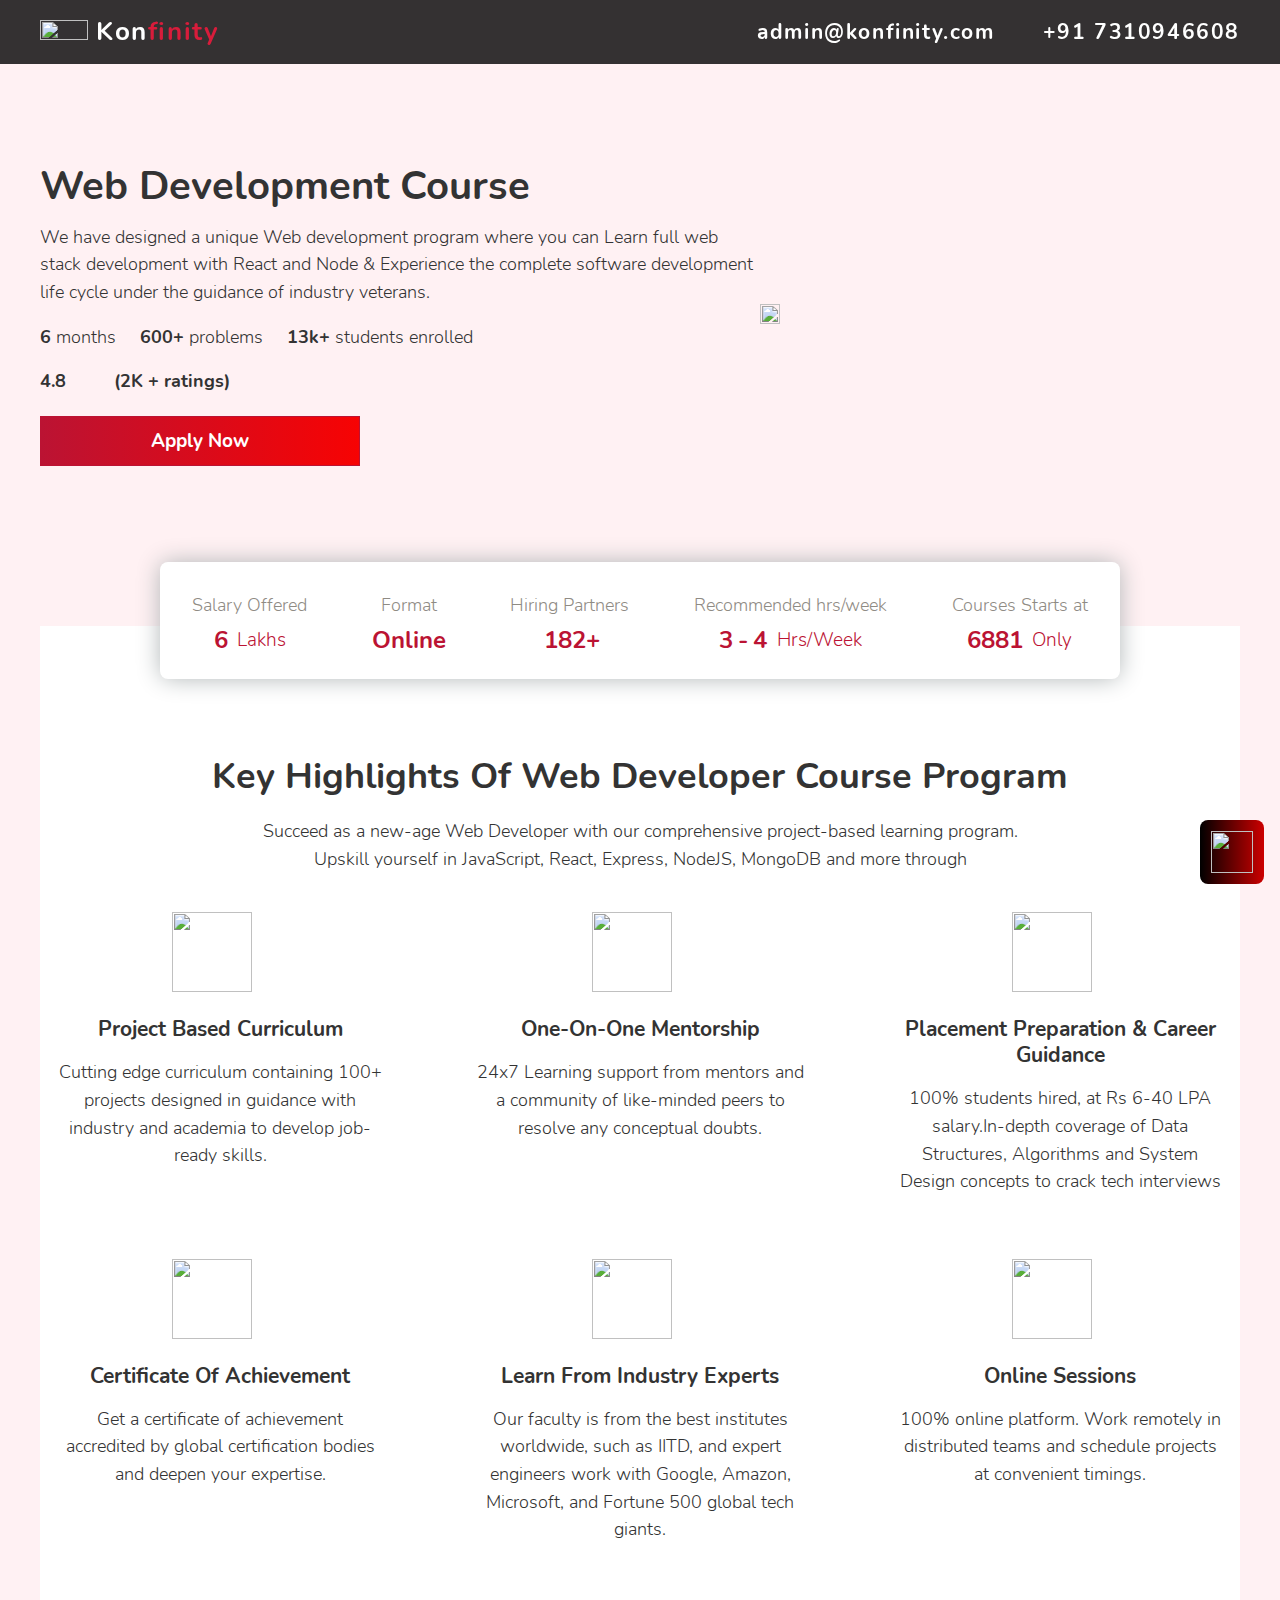
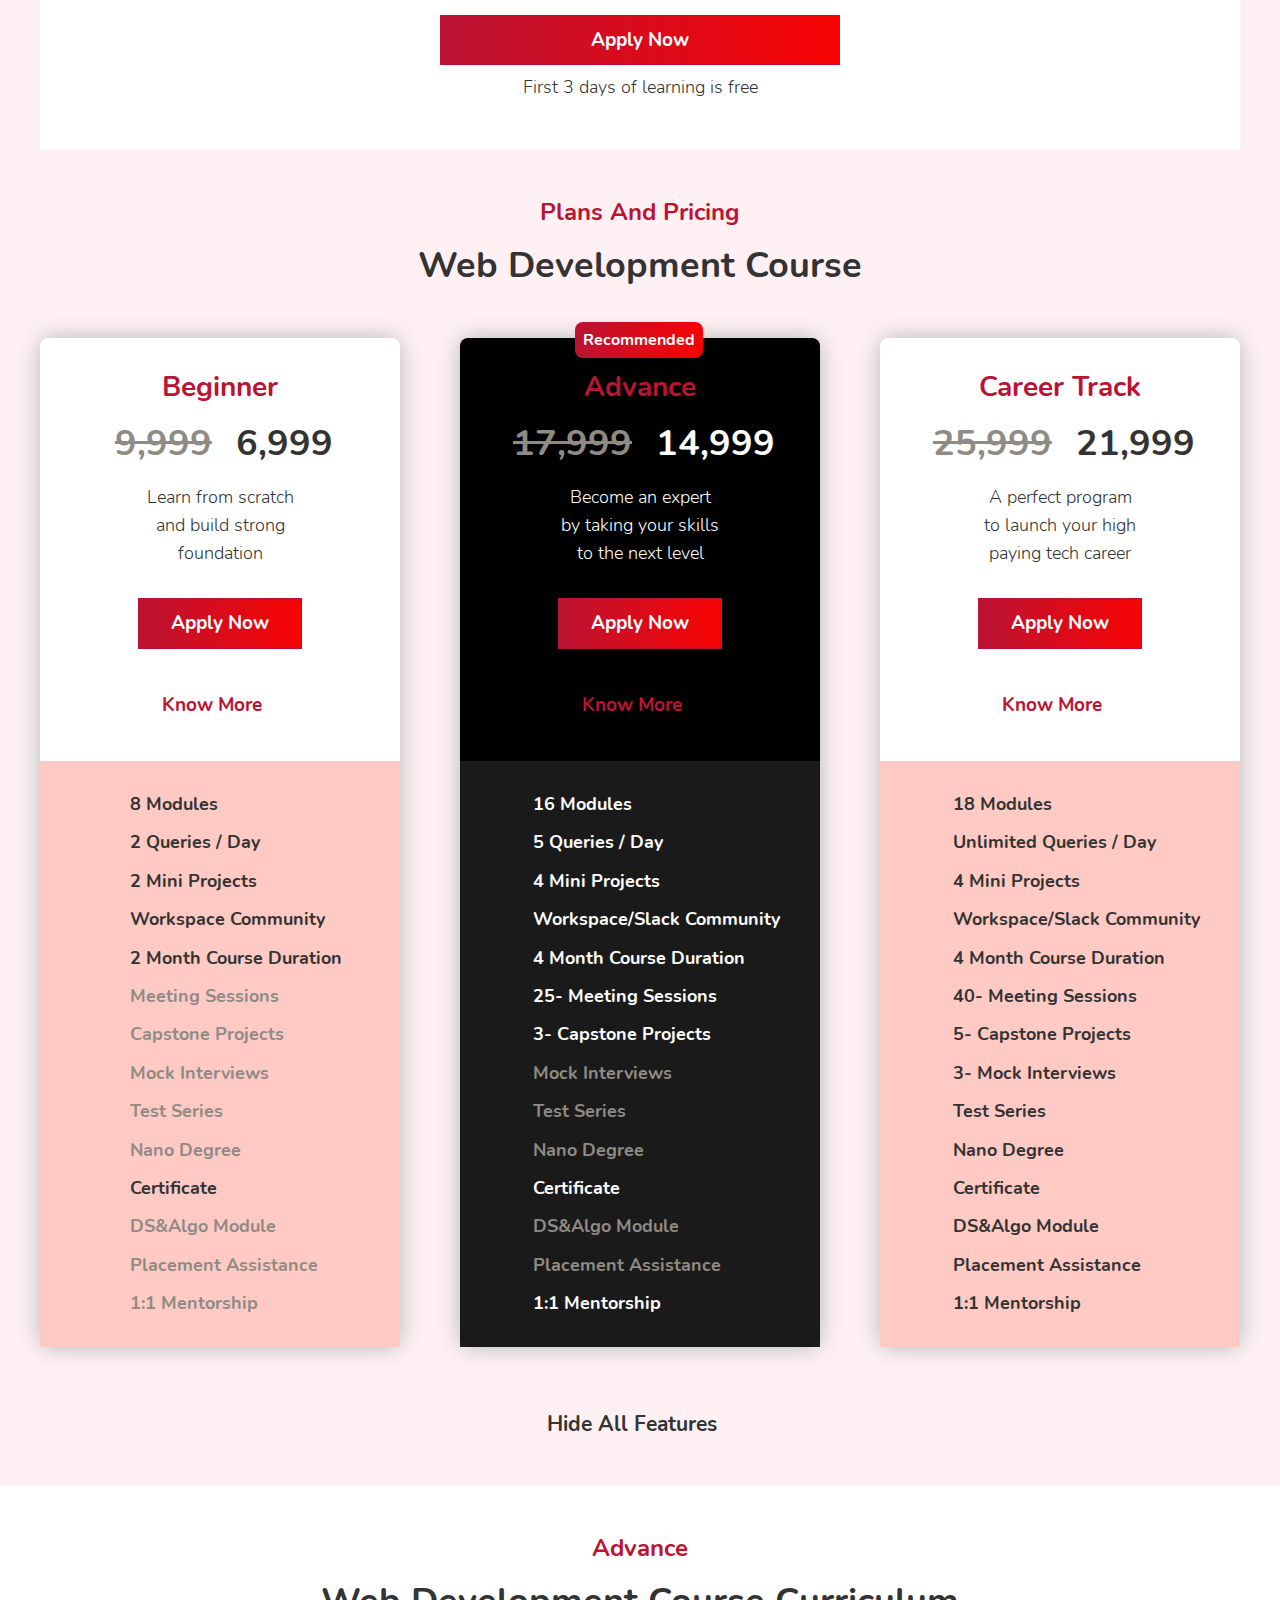
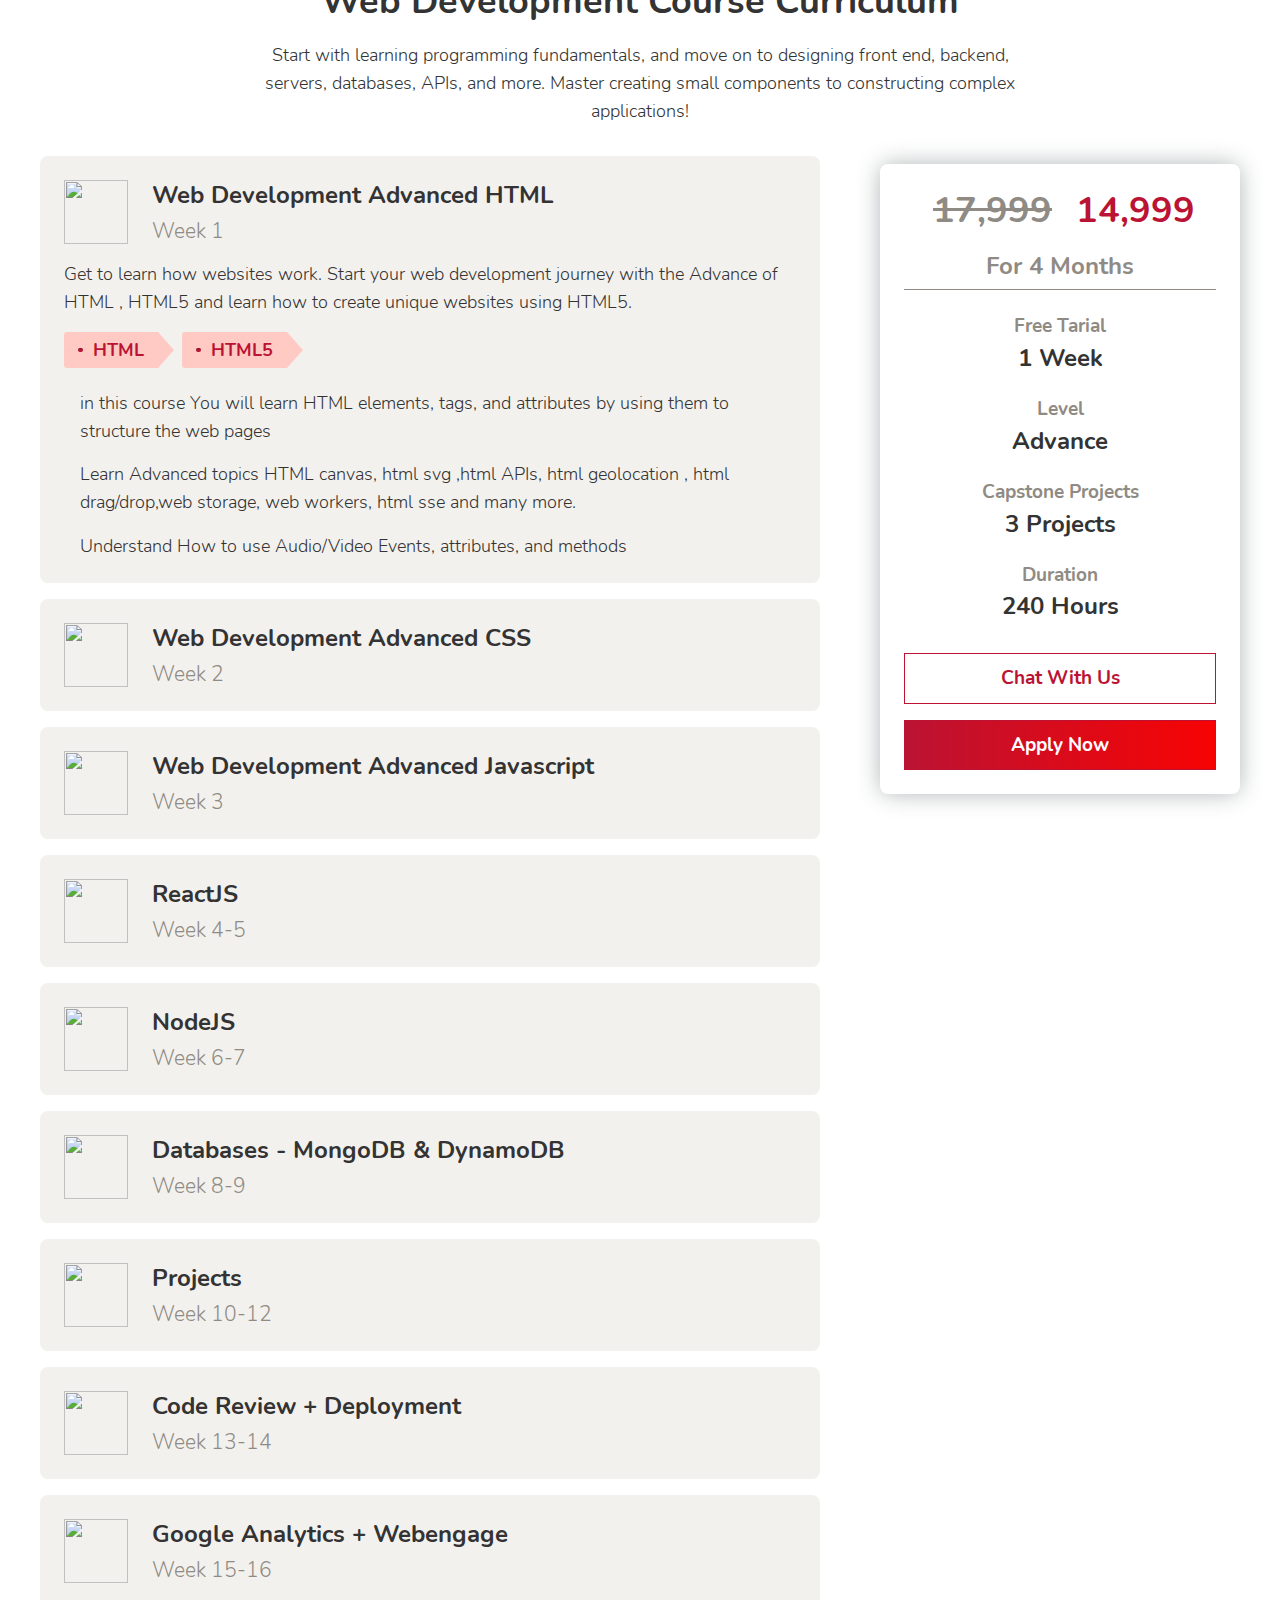
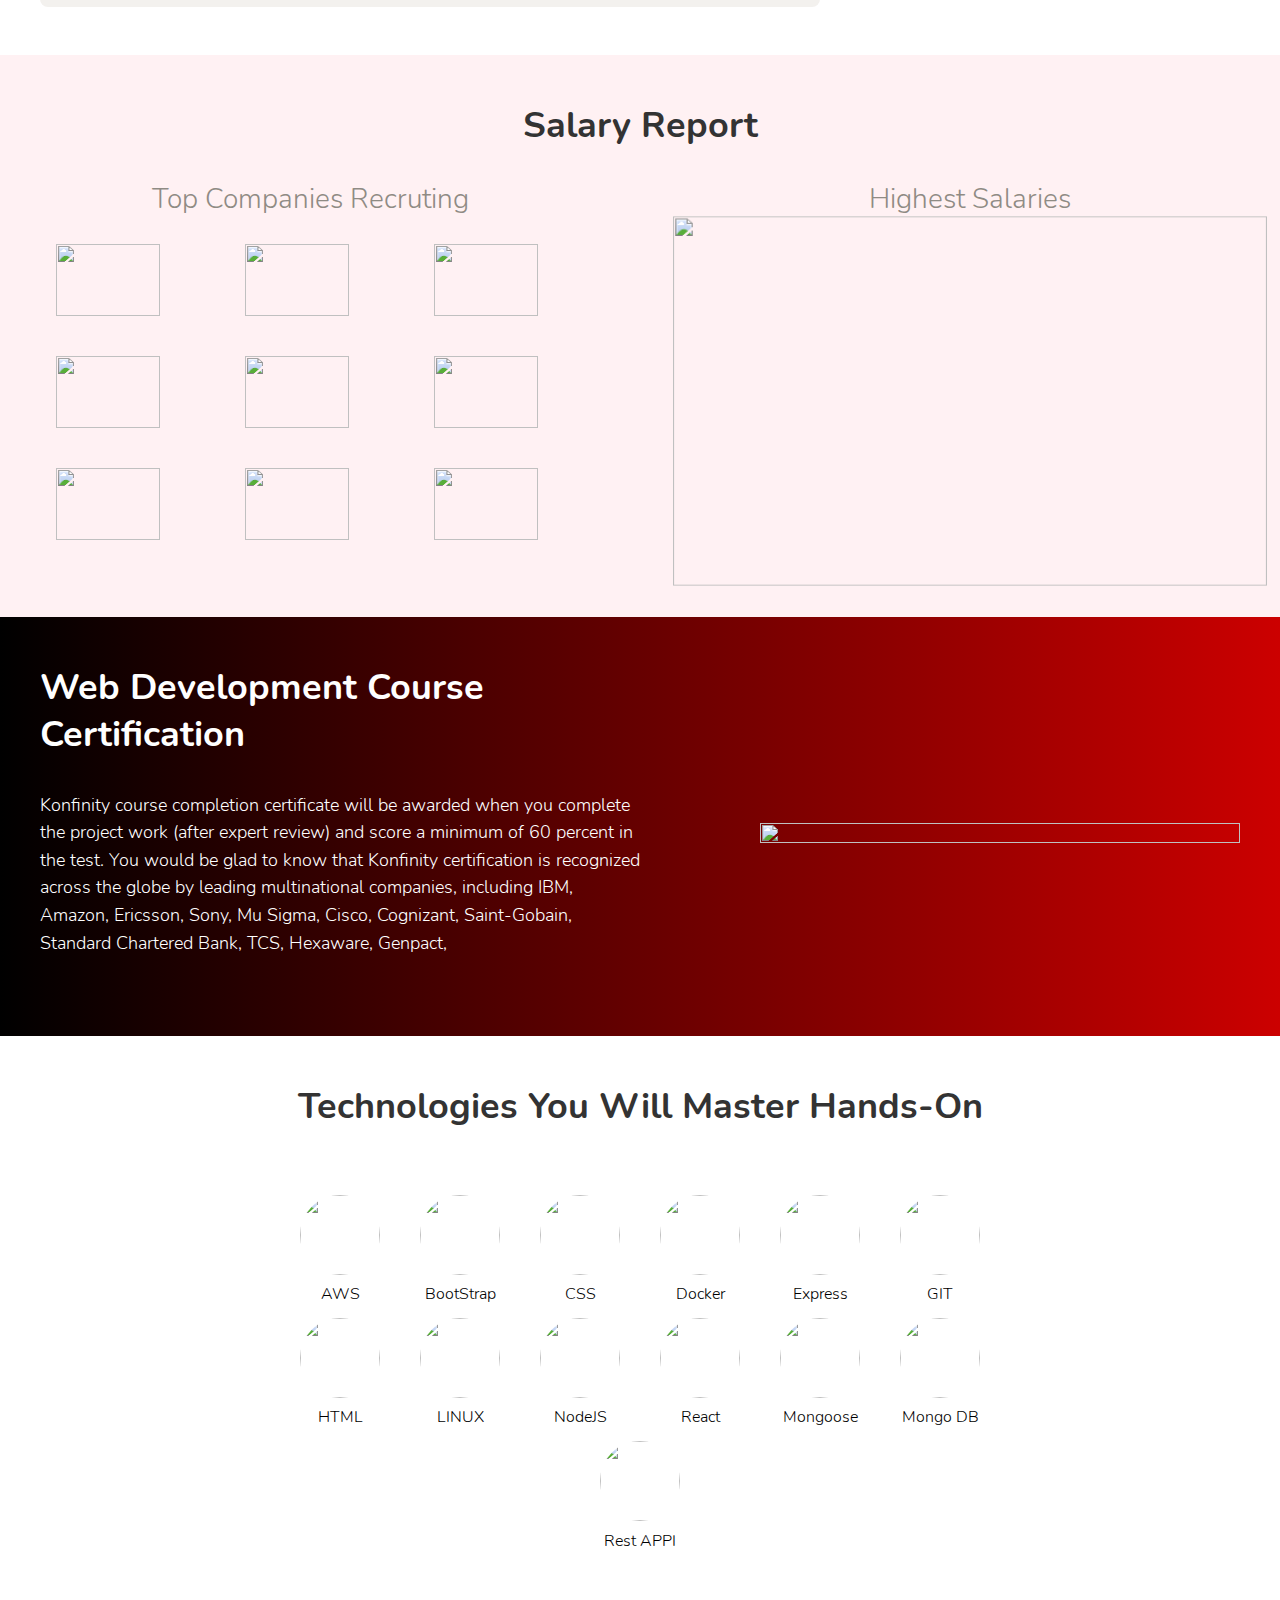
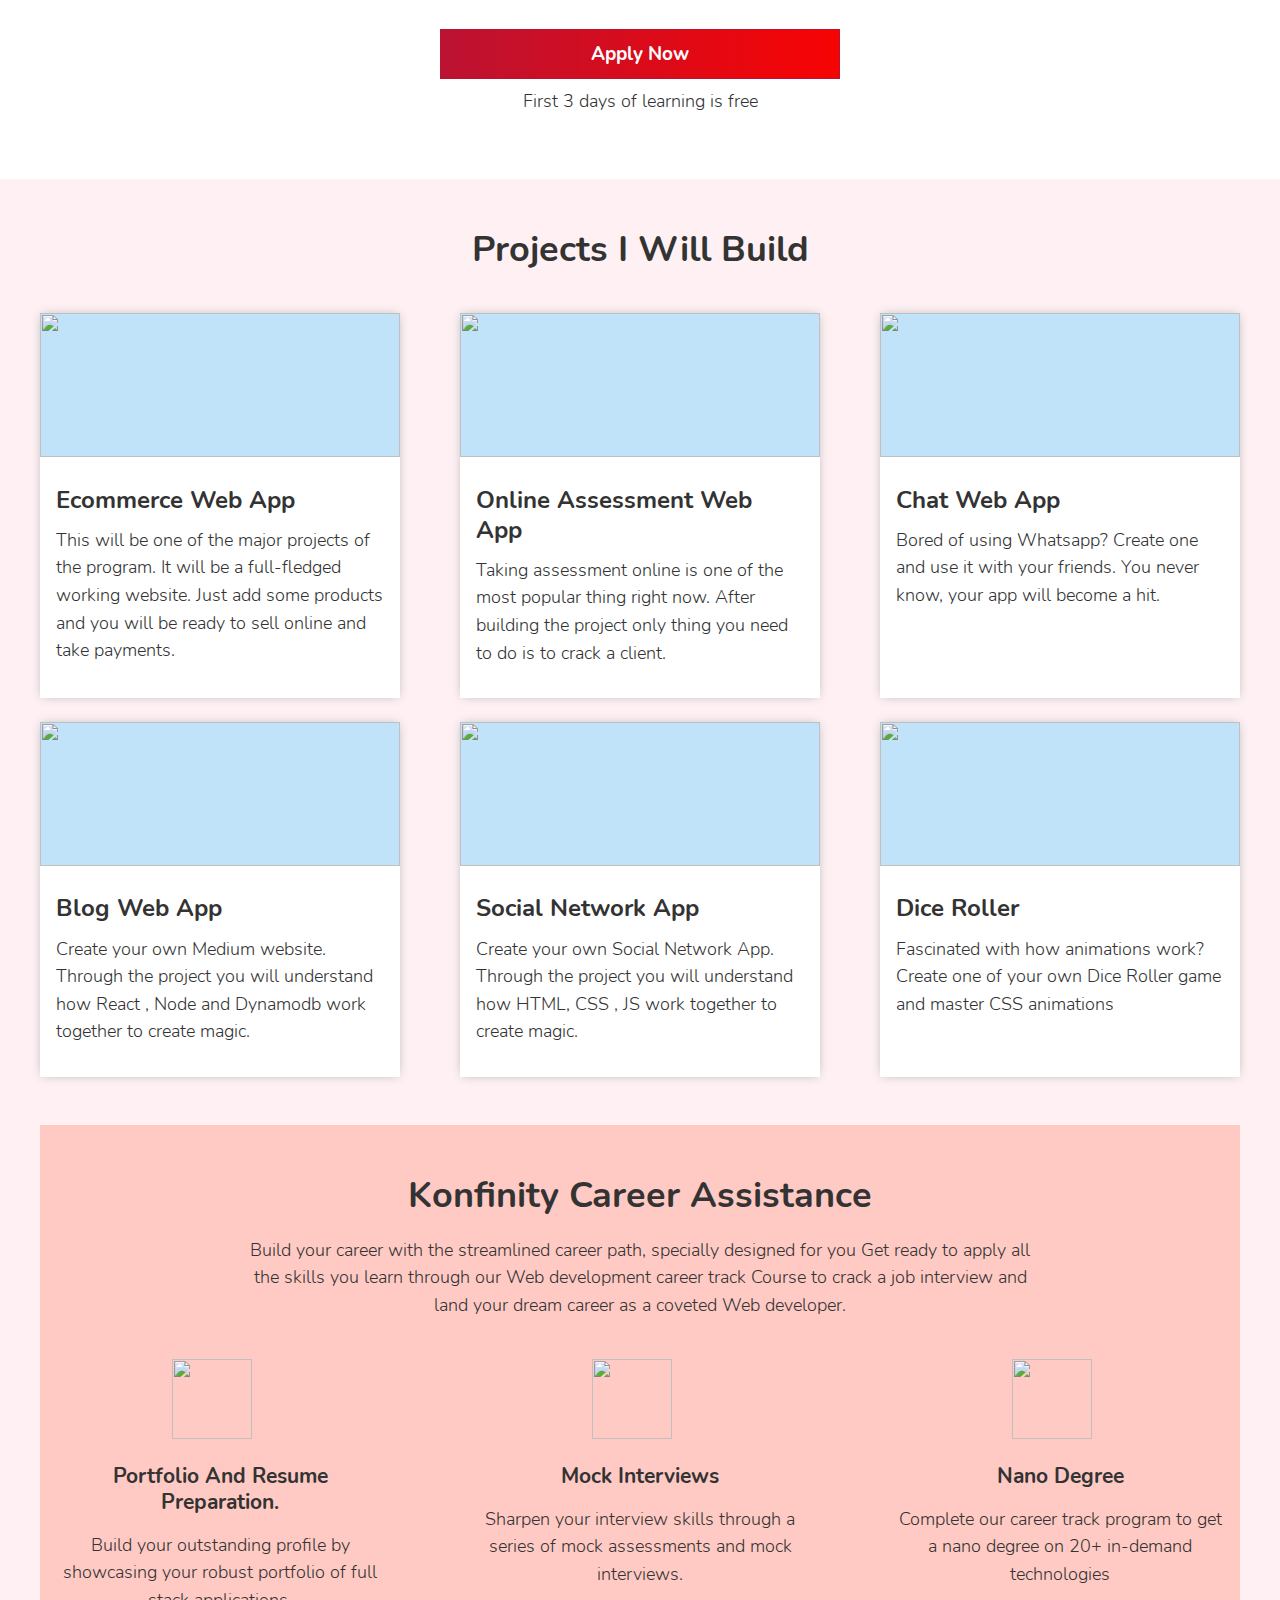
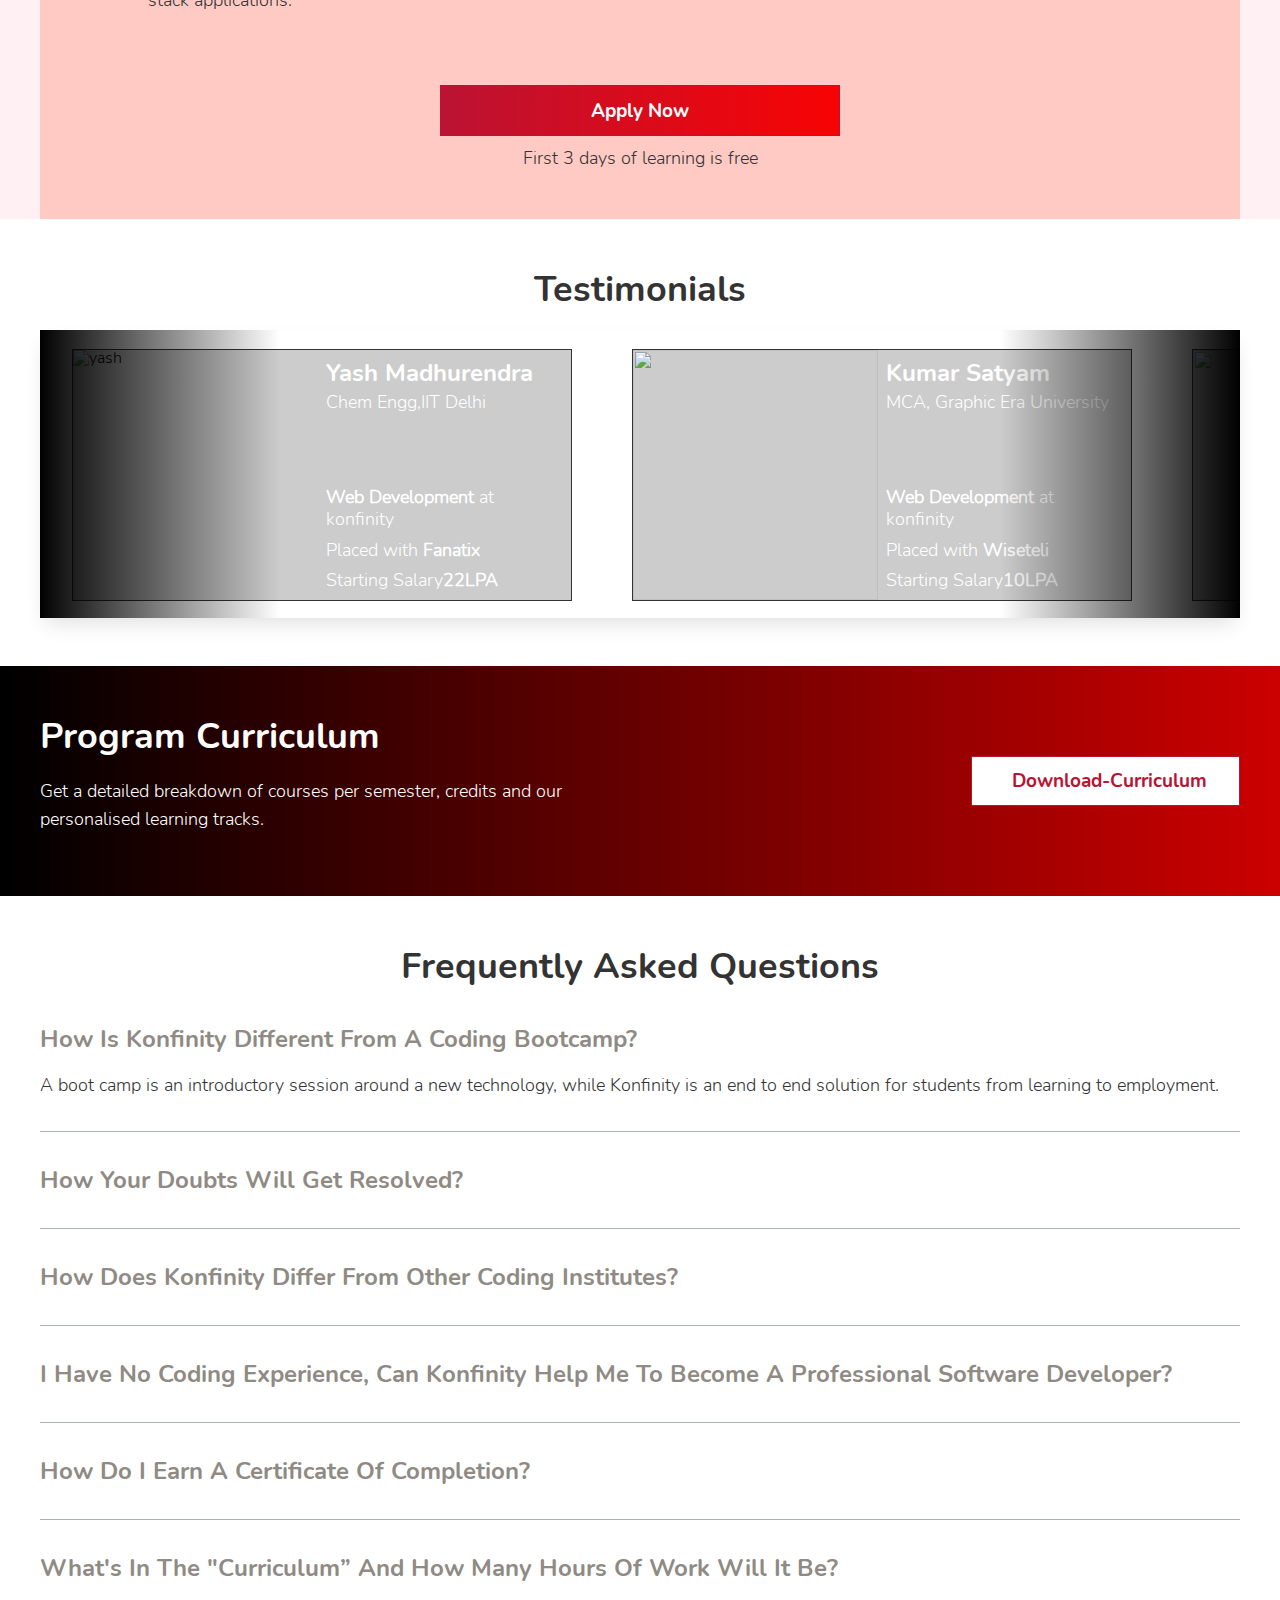
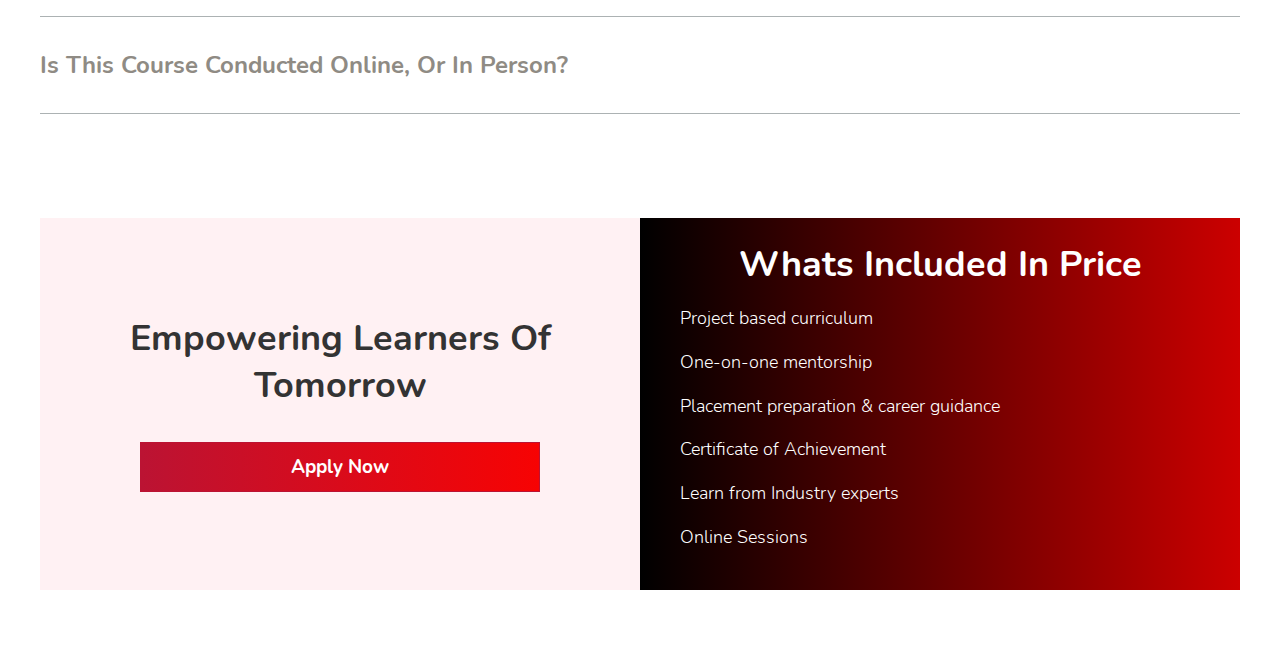
==== commit c11577e6: "theme changed" ====
--- a/views/index.html
+++ b/views/index.html
@@ -219,20 +219,19 @@
             <div class="banner">
                 <ul>
                     <li><span>Salary Offered</span>
-                        <h4><span class="counter" data-count="22"> 0 </span> <span class="lightFont"> Lakhs</span></h4>
+                        <h4><span id="count1"> 0 </span> <span class="lightFont"> Lakhs</span></h4>
                     </li>
                     <li><span>Format</span>
                         <h4>Online</h4>
                     </li>
                     <li><span>Hiring Partners</span>
-                        <h4><span class="counter remove-margin" data-count="300"> 0 </span>+</h4>
+                        <h4><span class="counter remove-margin" id="count2"> 0 </span>+</h4>
                     </li>
                     <li><span>Recommended hrs/week</span>
-                        <h4><span class="counter" data-count="12">0</span>-<span class="counter"
-                                data-count="15">0</span> <span class="lightFont"> hrs/week</span></h4>
+                        <h4><span id="count3">0</span>-<span id="count4">0</span> <span class="lightFont"> hrs/week</span></h4>
                     </li>
                     <li><span>Courses Starts at</span>
-                        <h4><i class="fas fa-rupee-sign"></i><span class="counter" data-count="6999">0 </span><span
+                        <h4><i class="fas fa-rupee-sign"></i><span id="count5">0 </span><span
                                 class="lightFont">only</span></h4>
                     </li>
                 </ul>
--- a/scss/theme.css
+++ b/scss/theme.css
@@ -458,7 +458,7 @@
   background-color: rgba(1, 1, 1, 0.7);
   top: 4rem;
   left: 0;
-  z-index: 1;
+  z-index: 10;
   height: 100%;
   width: 100%;
   display: none;
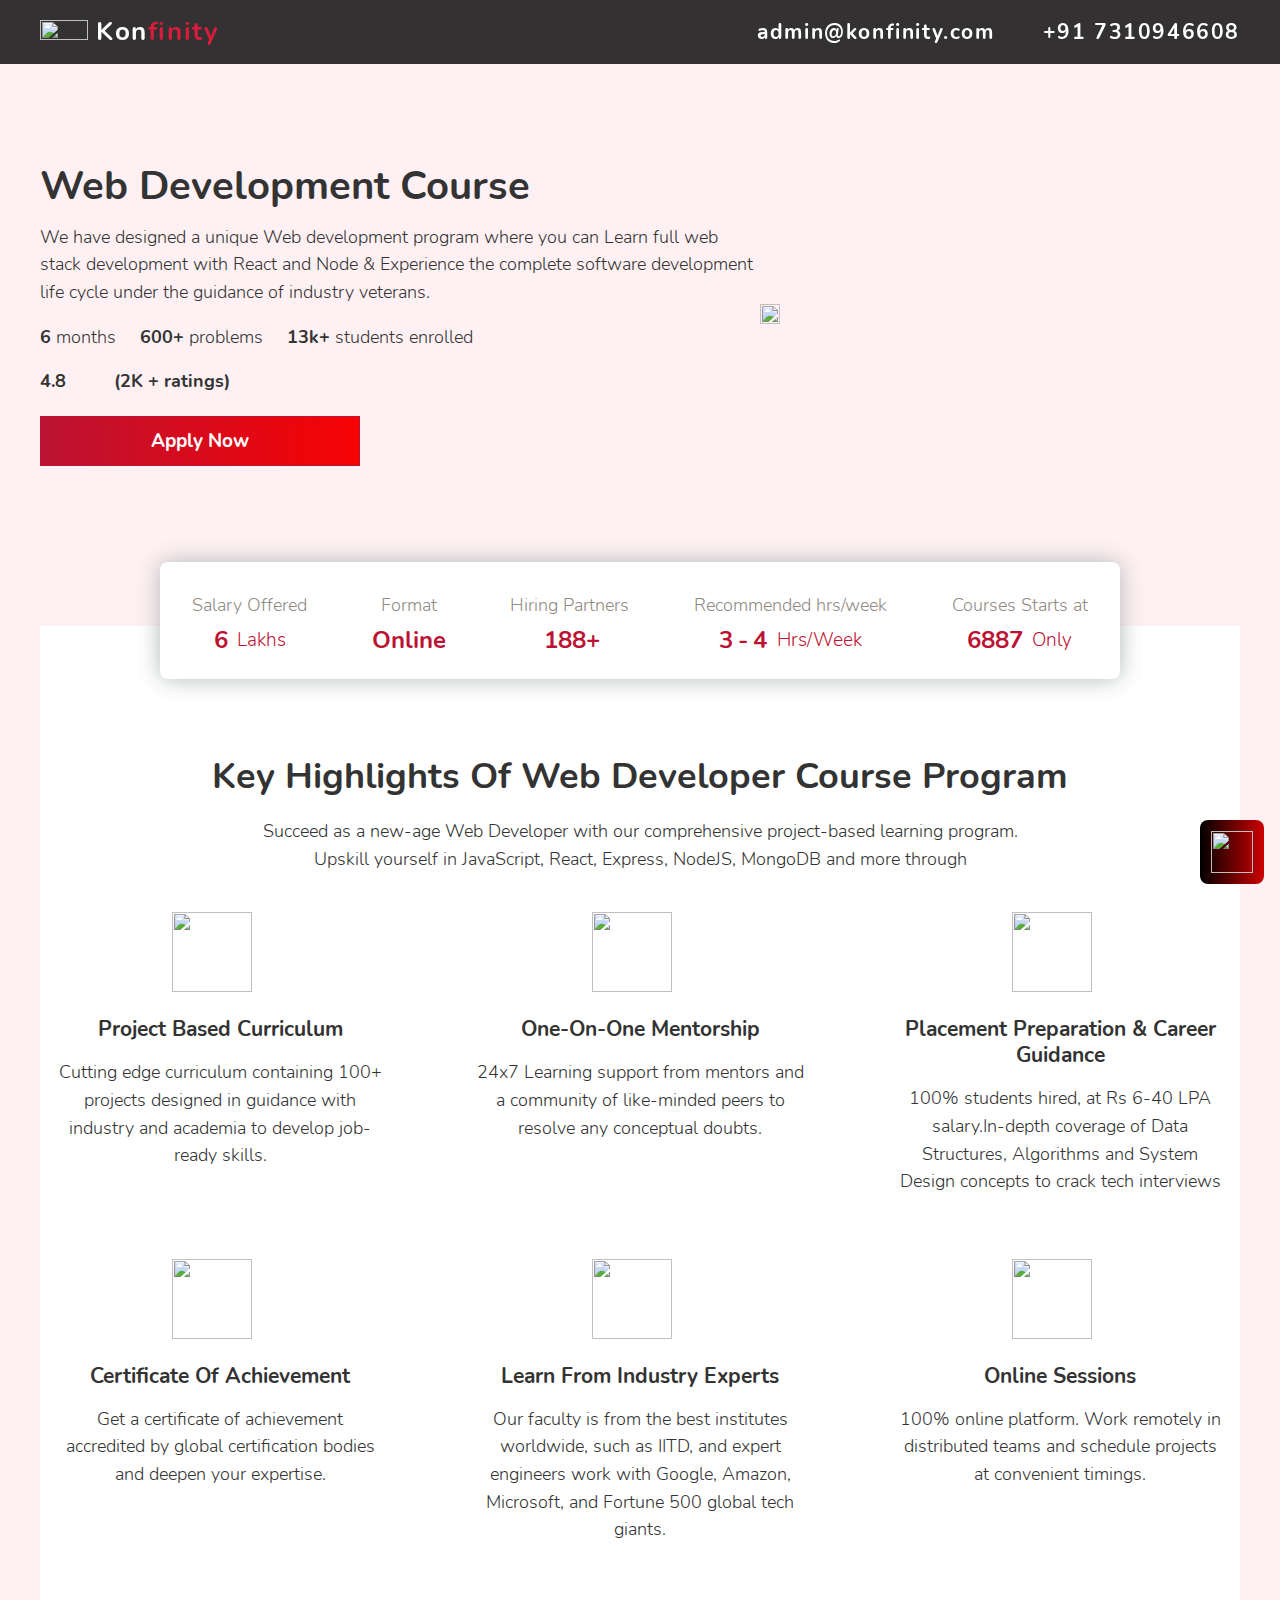
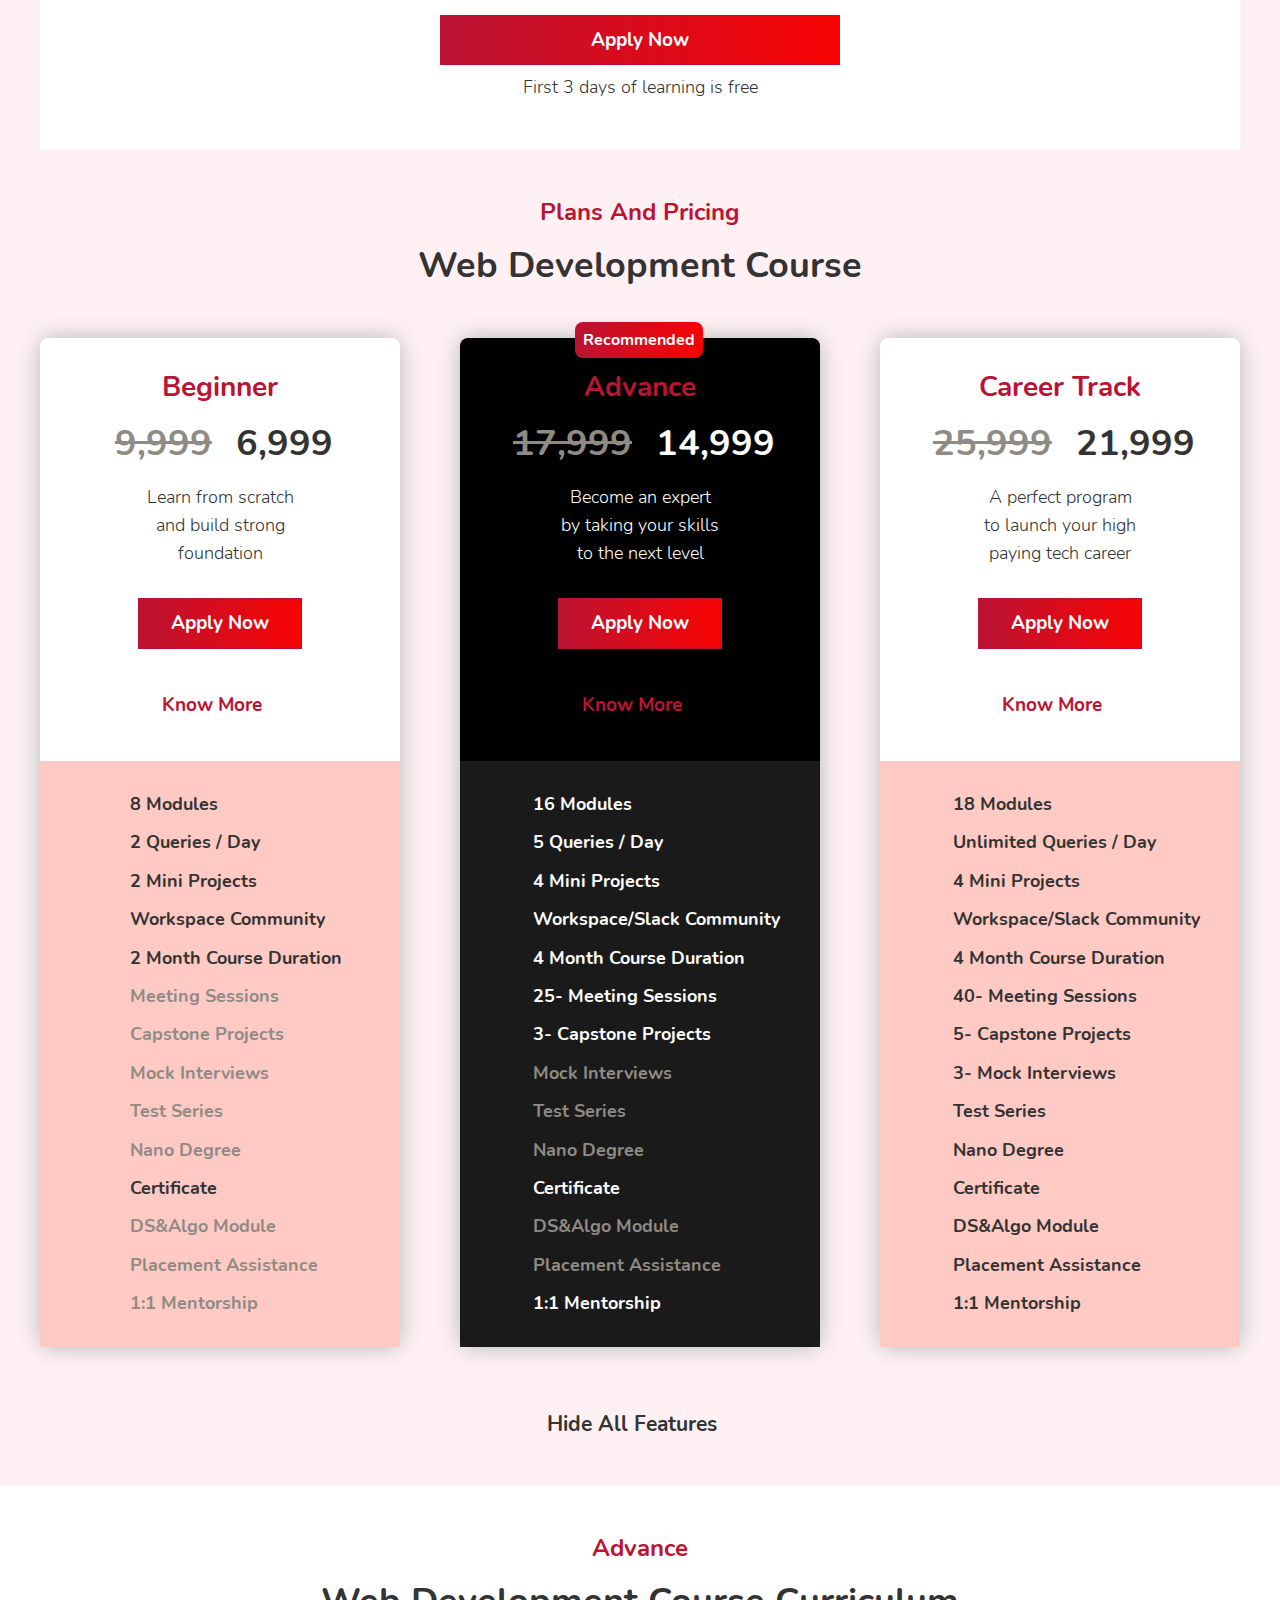
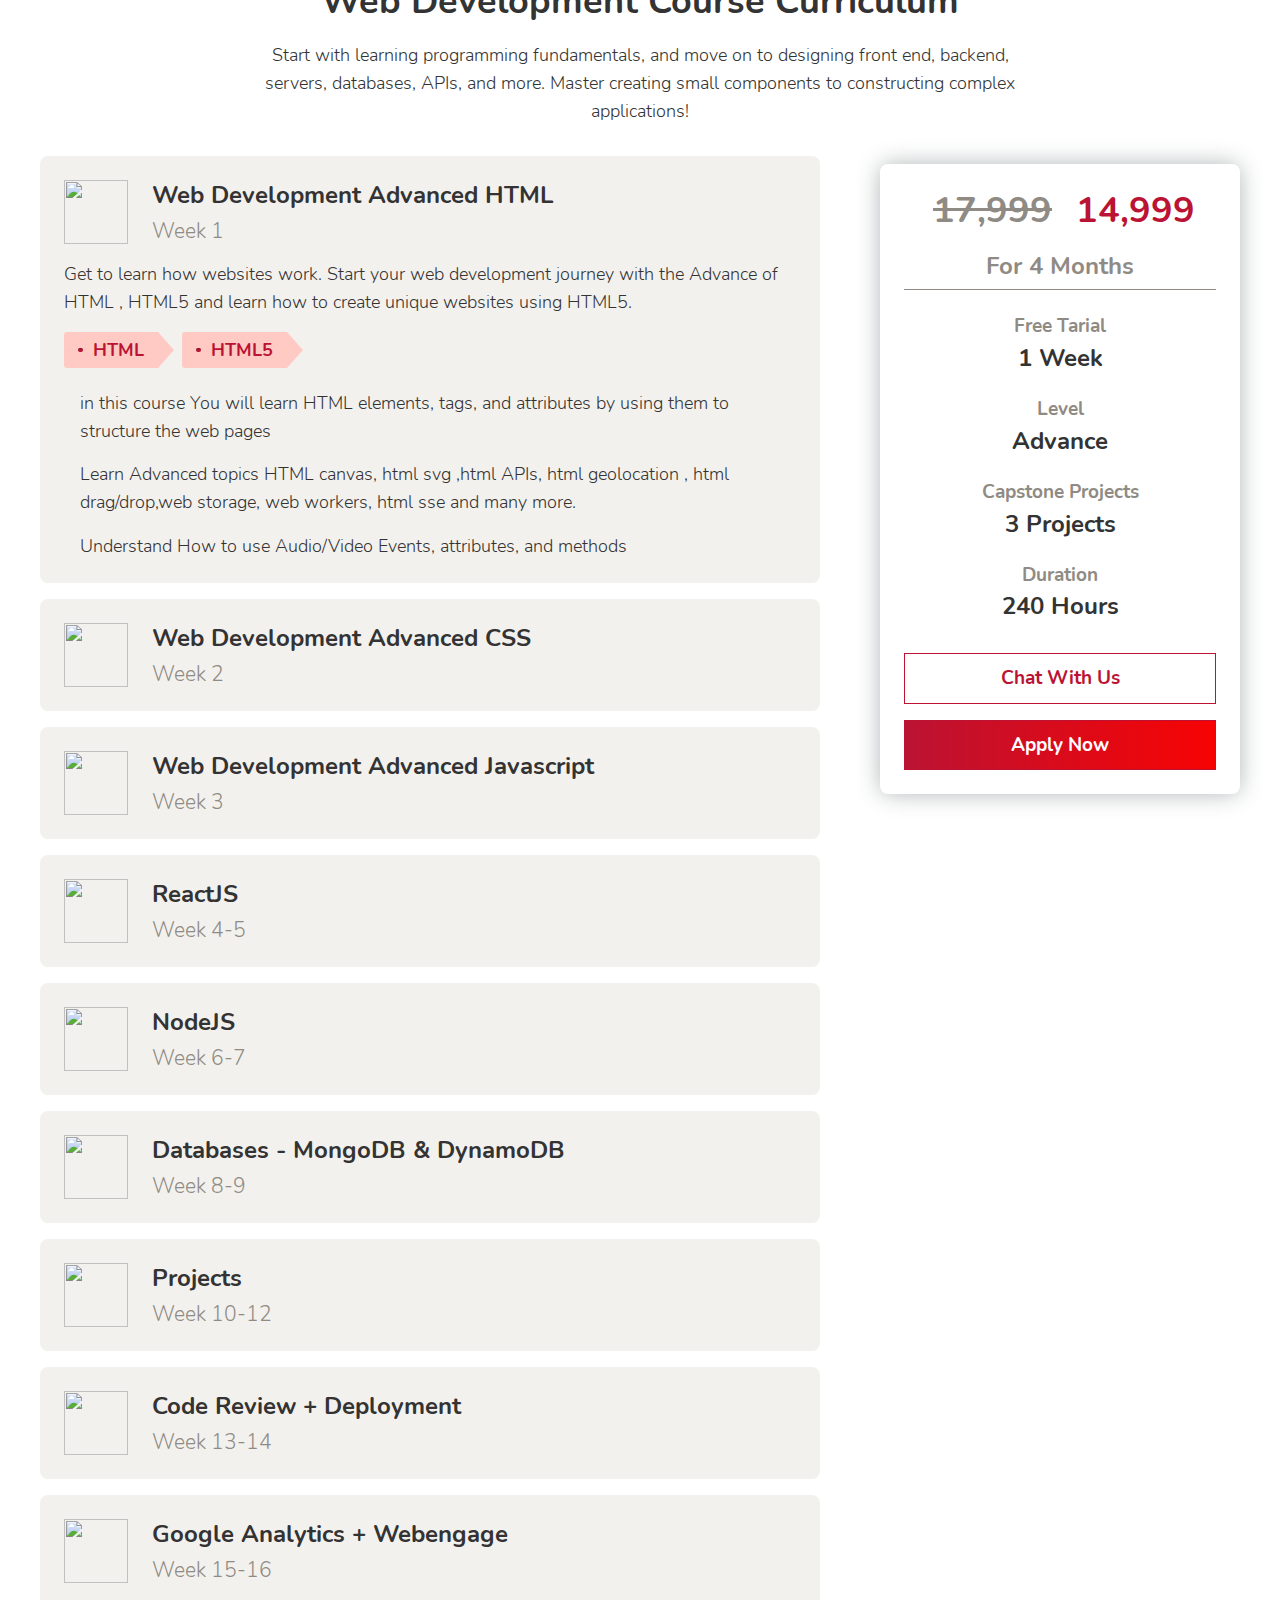
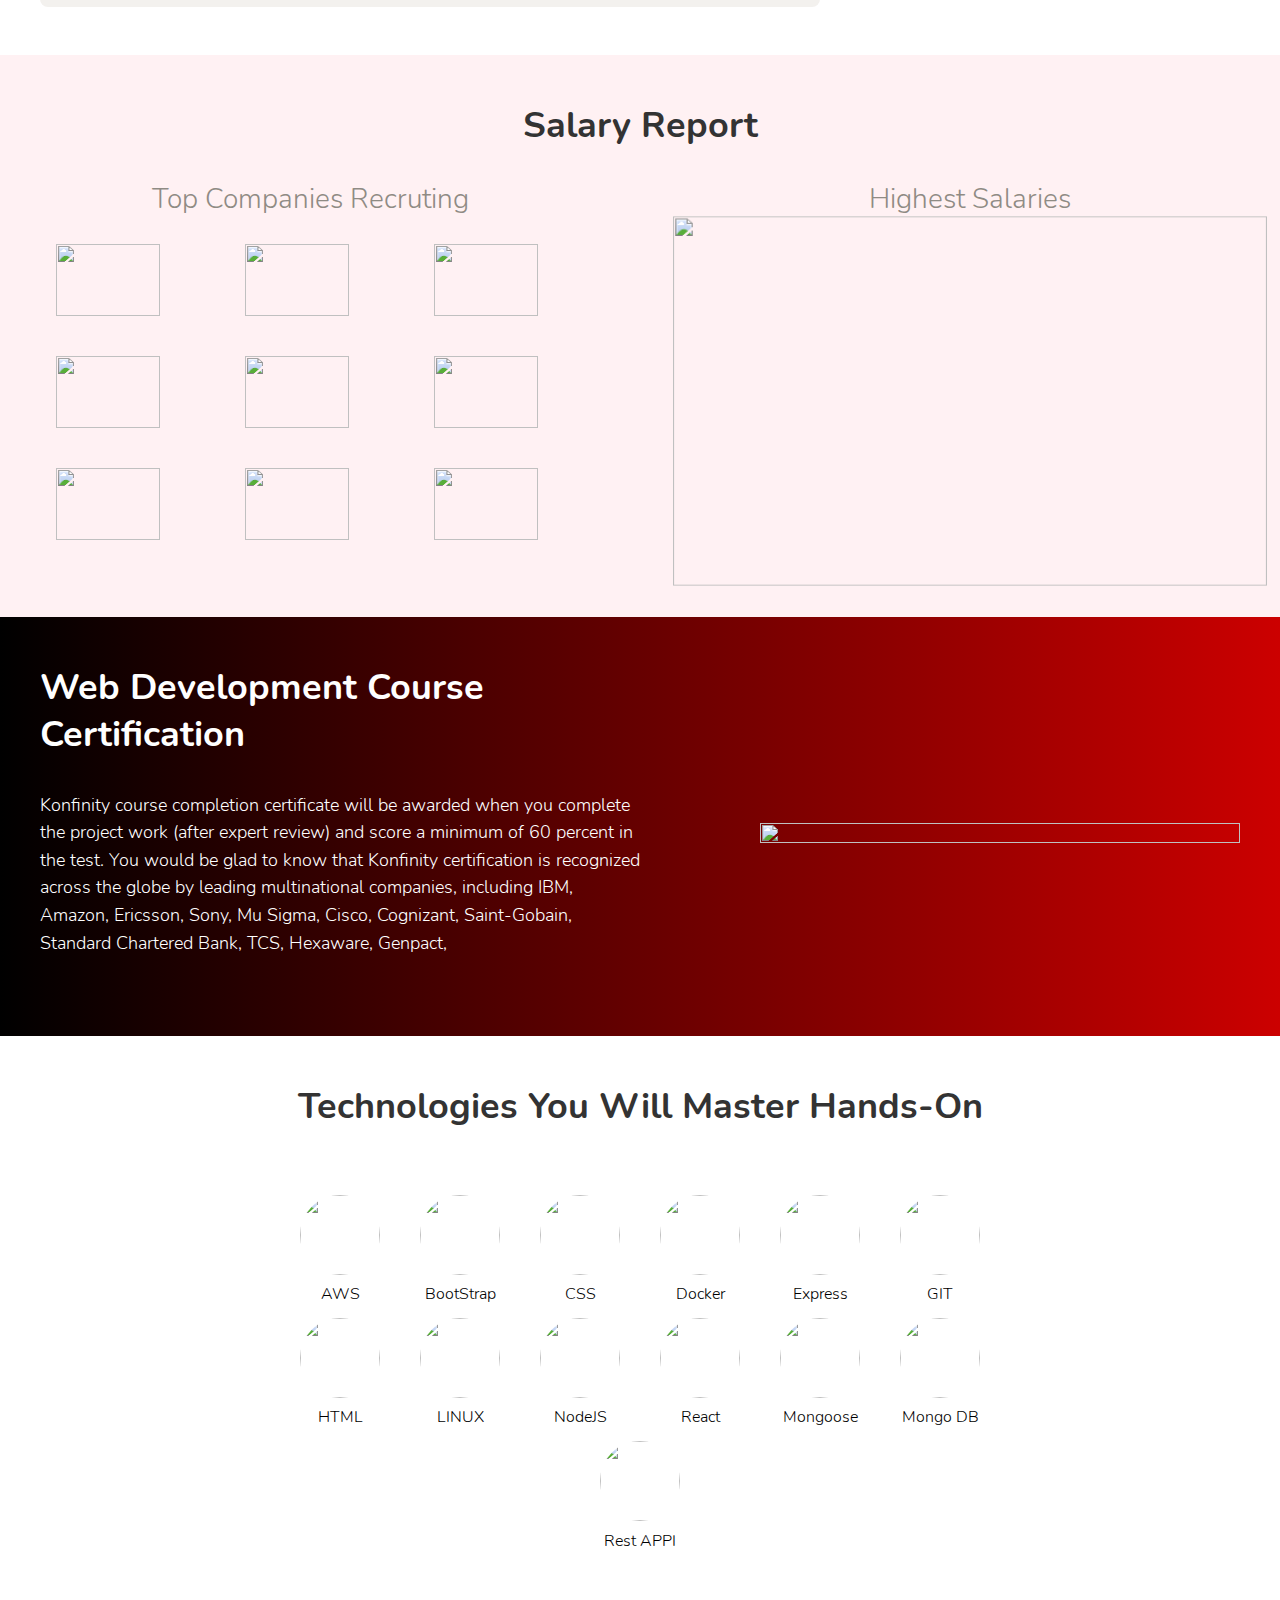
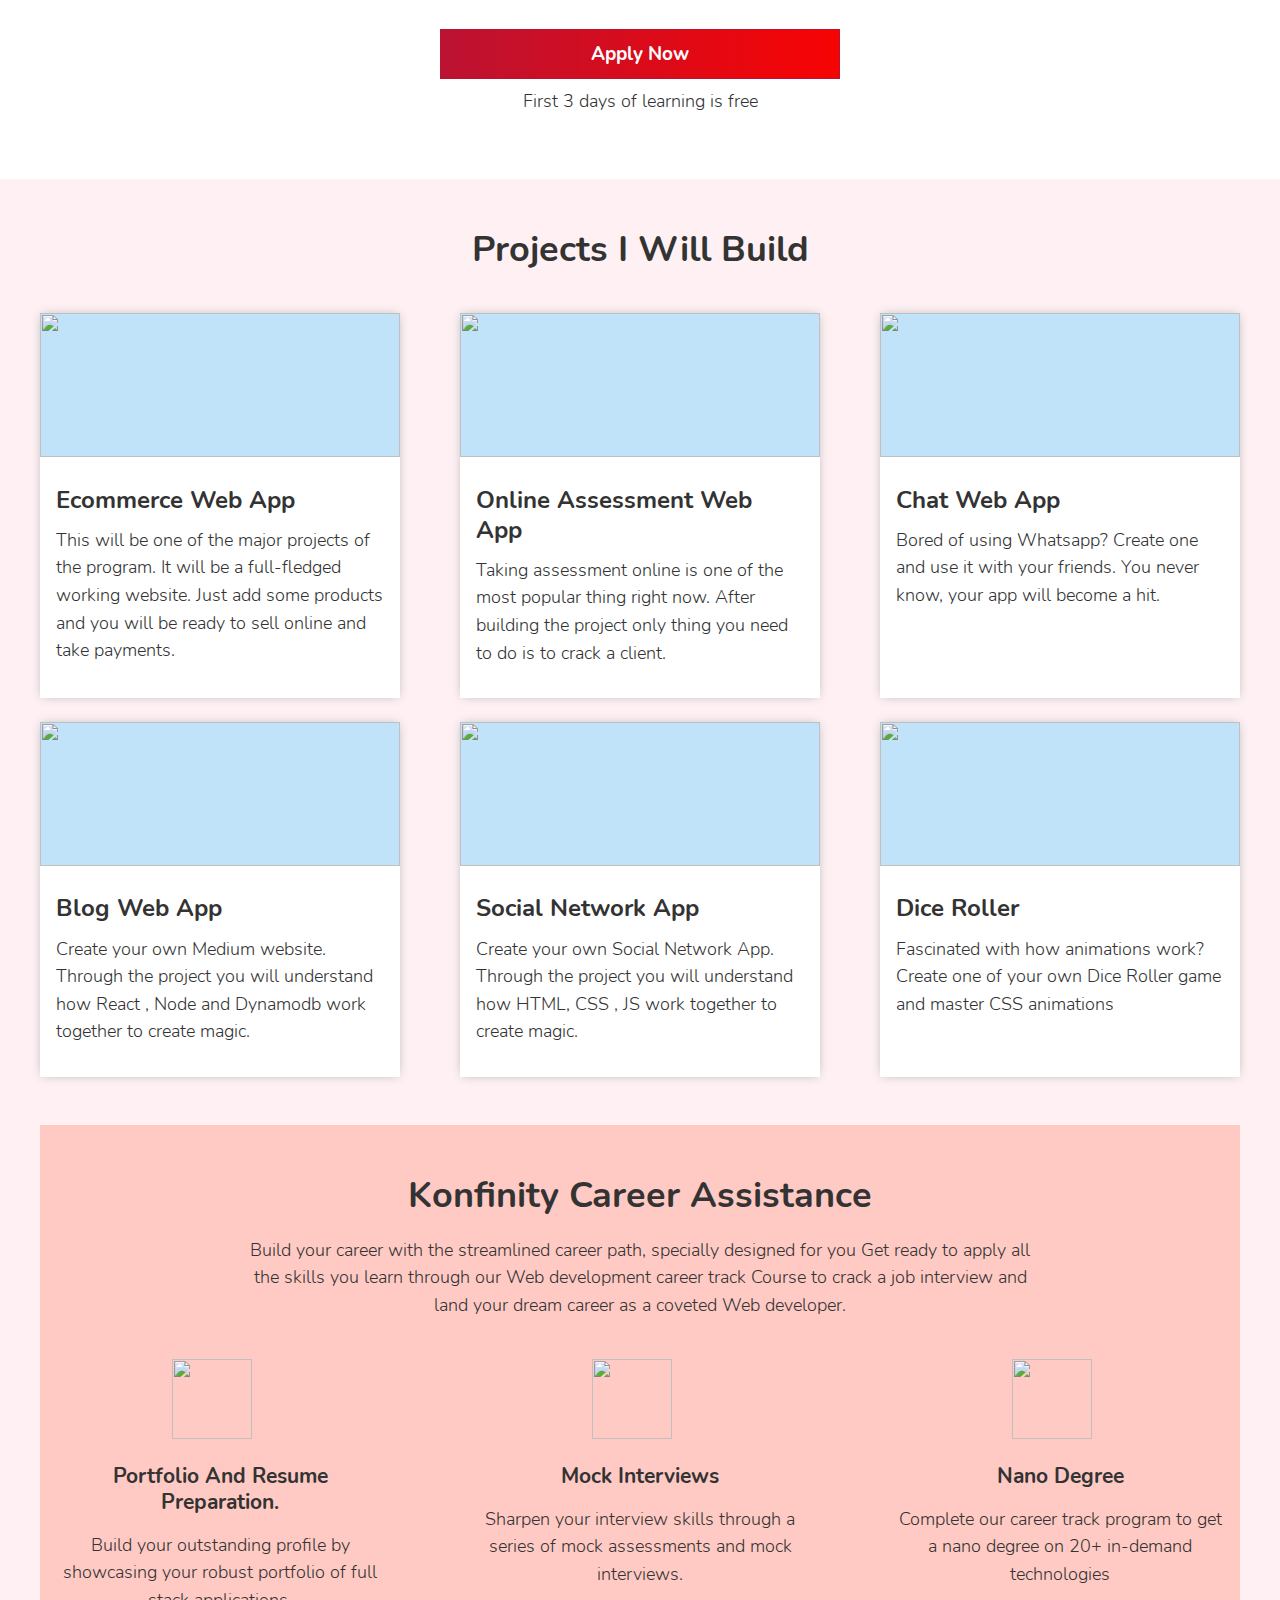
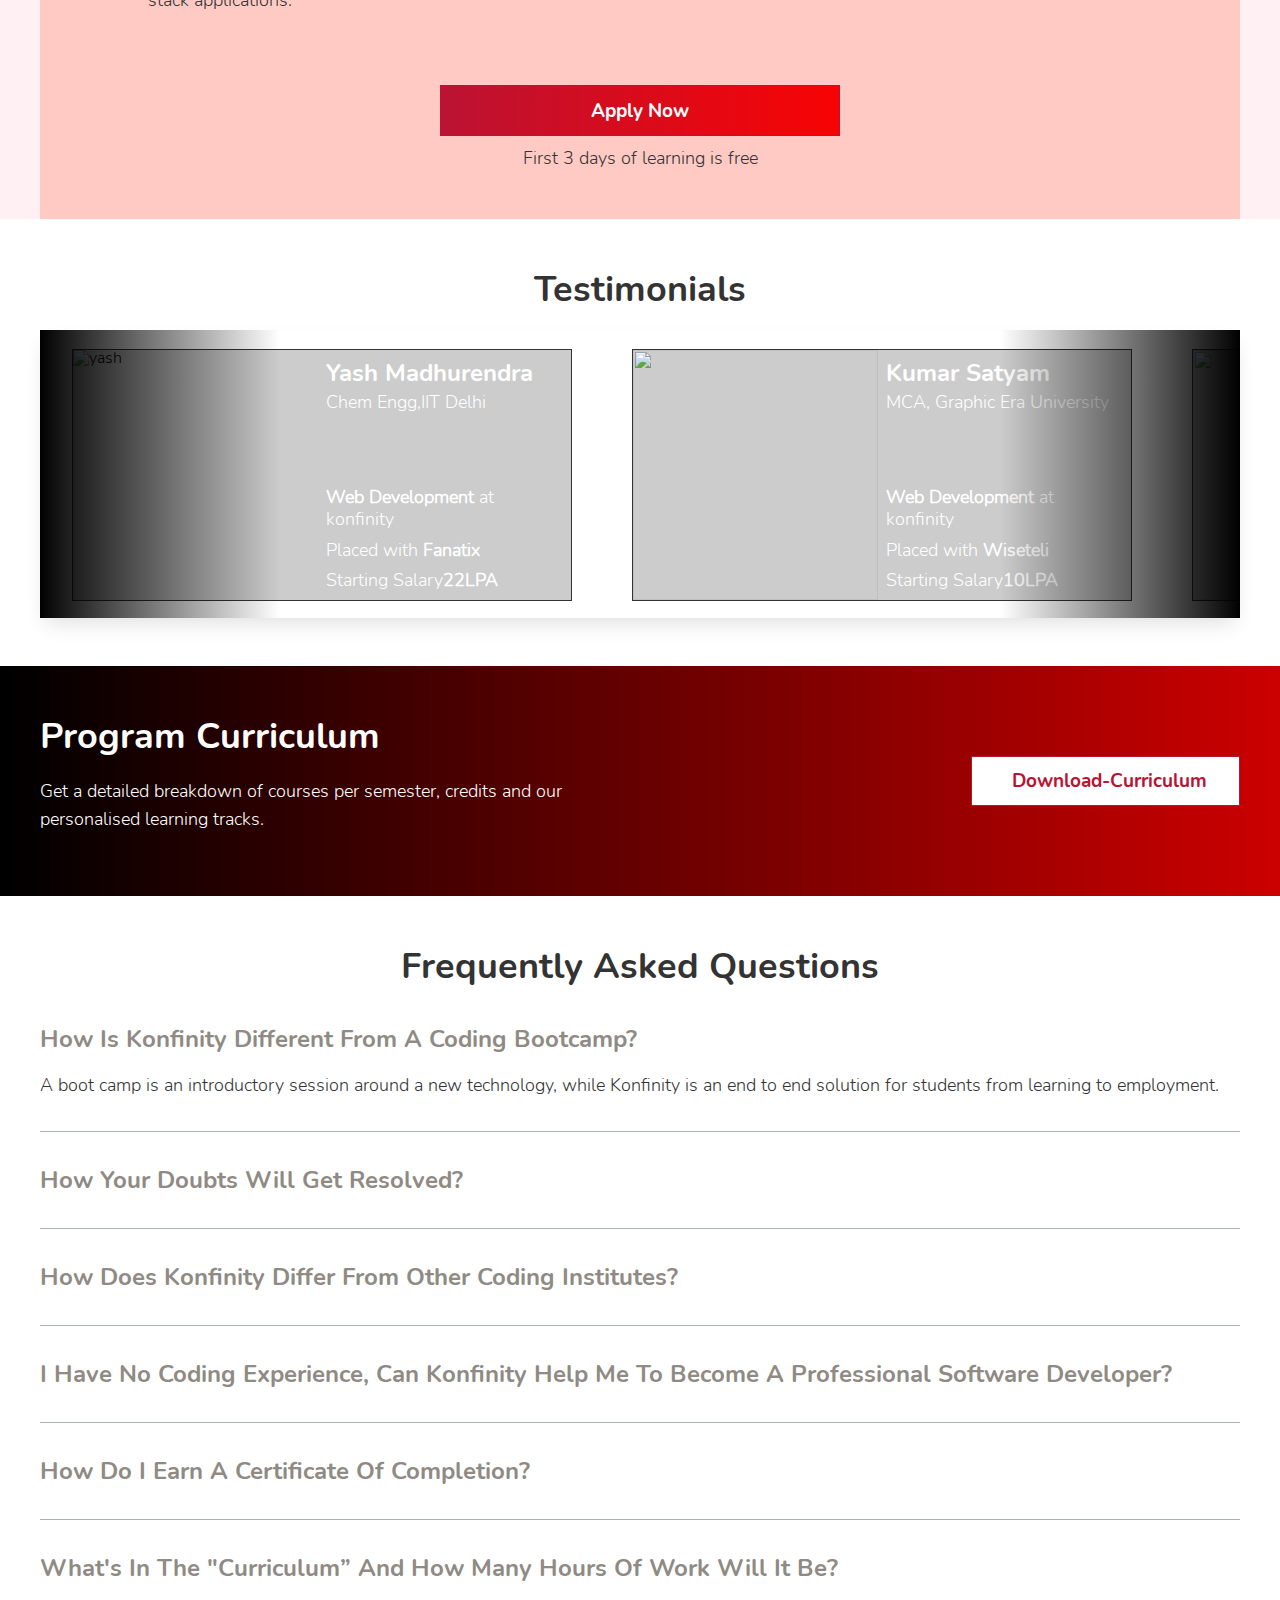
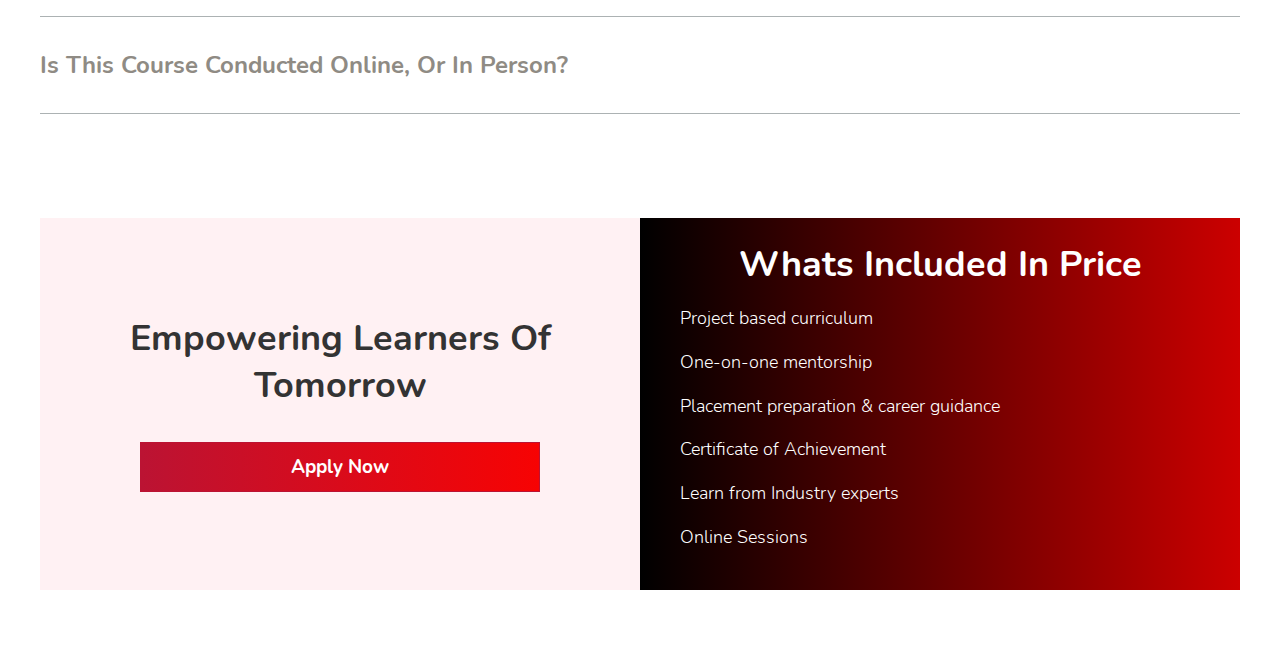
==== commit 36dc4e72: "theme changed" ====
--- a/views/index.html
+++ b/views/index.html
@@ -9,10 +9,7 @@
         integrity="sha512-iBBXm8fW90+nuLcSKlbmrPcLa0OT92xO1BIsZ+ywDWZCvqsWgccV3gFoRBv0z+8dLJgyAHIhR35VZc2oM/gI1w=="
         crossorigin="anonymous" />
 
-    <script src="https://ajax.googleapis.com/ajax/libs/jquery/3.3.1/jquery.min.js"></script>
-    <link rel="preconnect" href="https://fonts.gstatic.com">
-    <link href="https://fonts.googleapis.com/css2?family=Nunito:wght@600&display=swap" rel="stylesheet">
-    
+   
     <link rel="stylesheet" href="../scss/reset.css">
     <link rel="stylesheet" href="../scss/theme.css">
     <link rel="stylesheet" href="../scss/style.css">
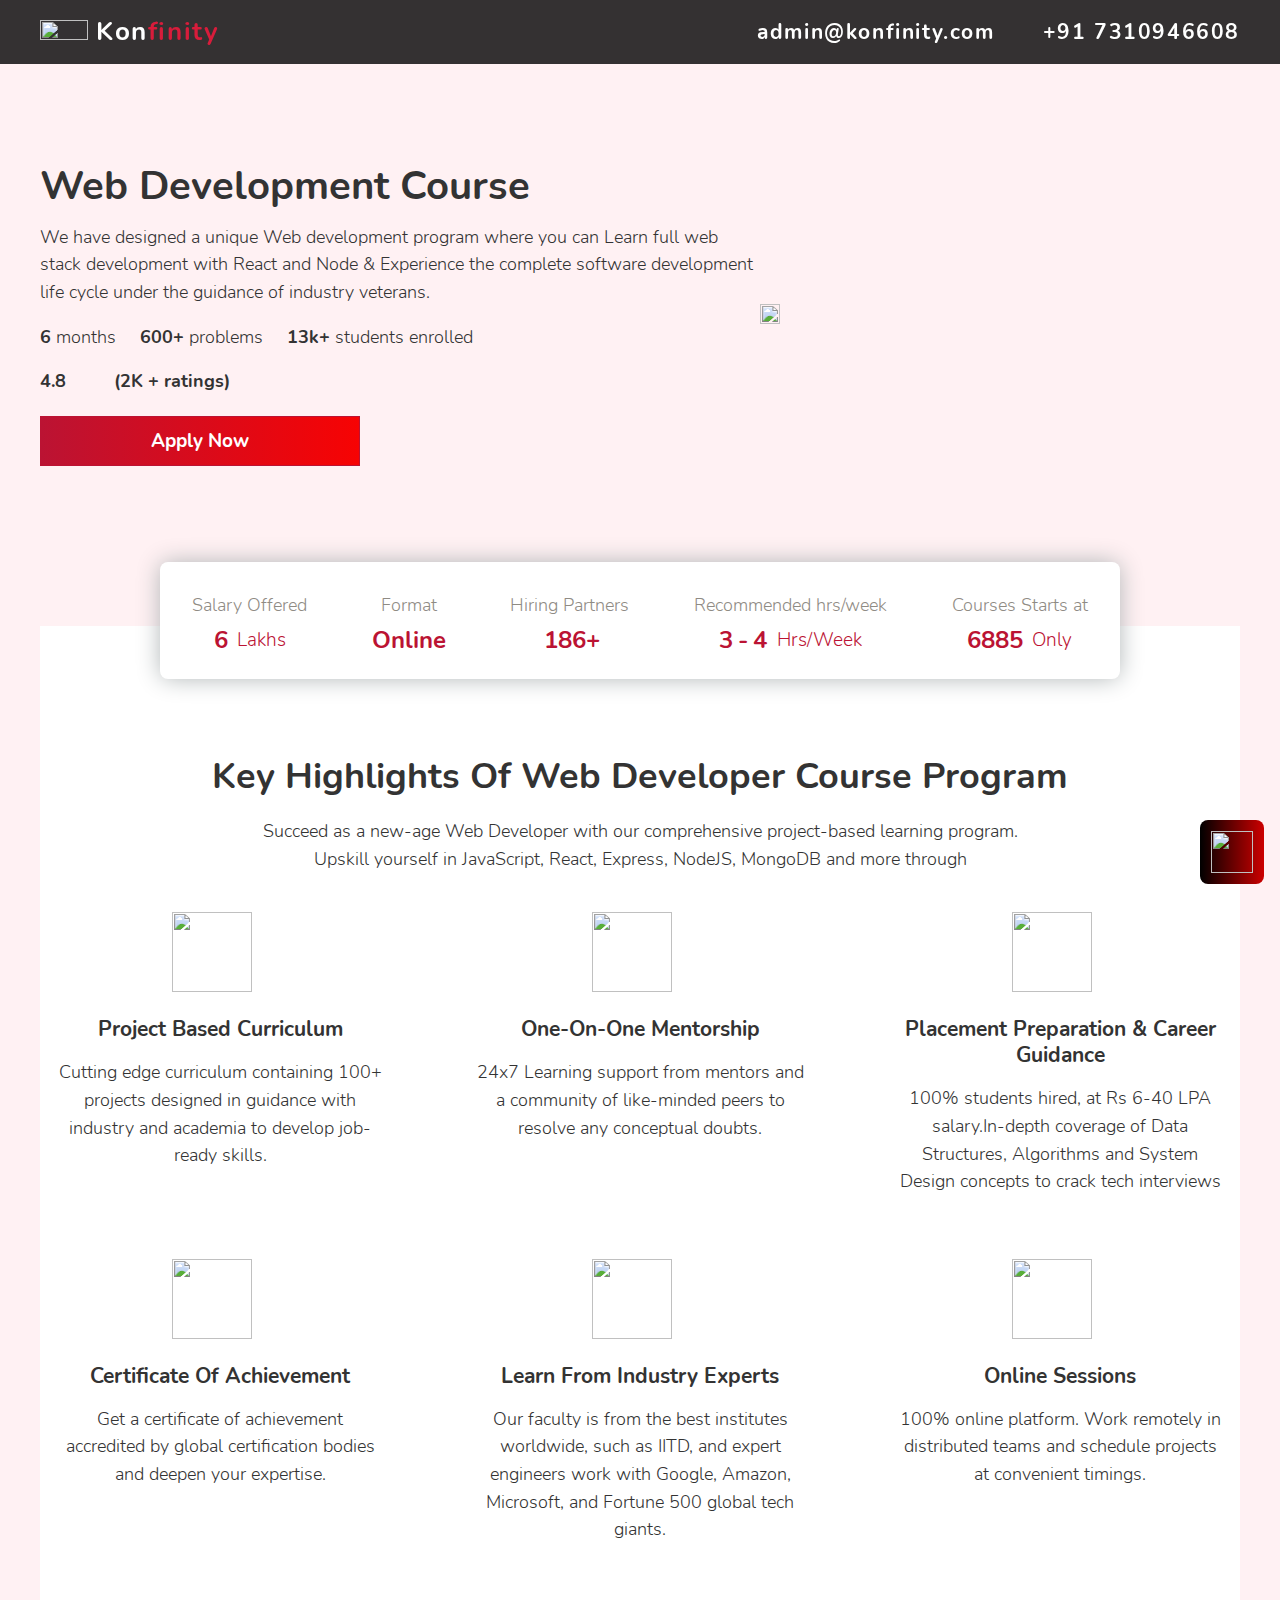
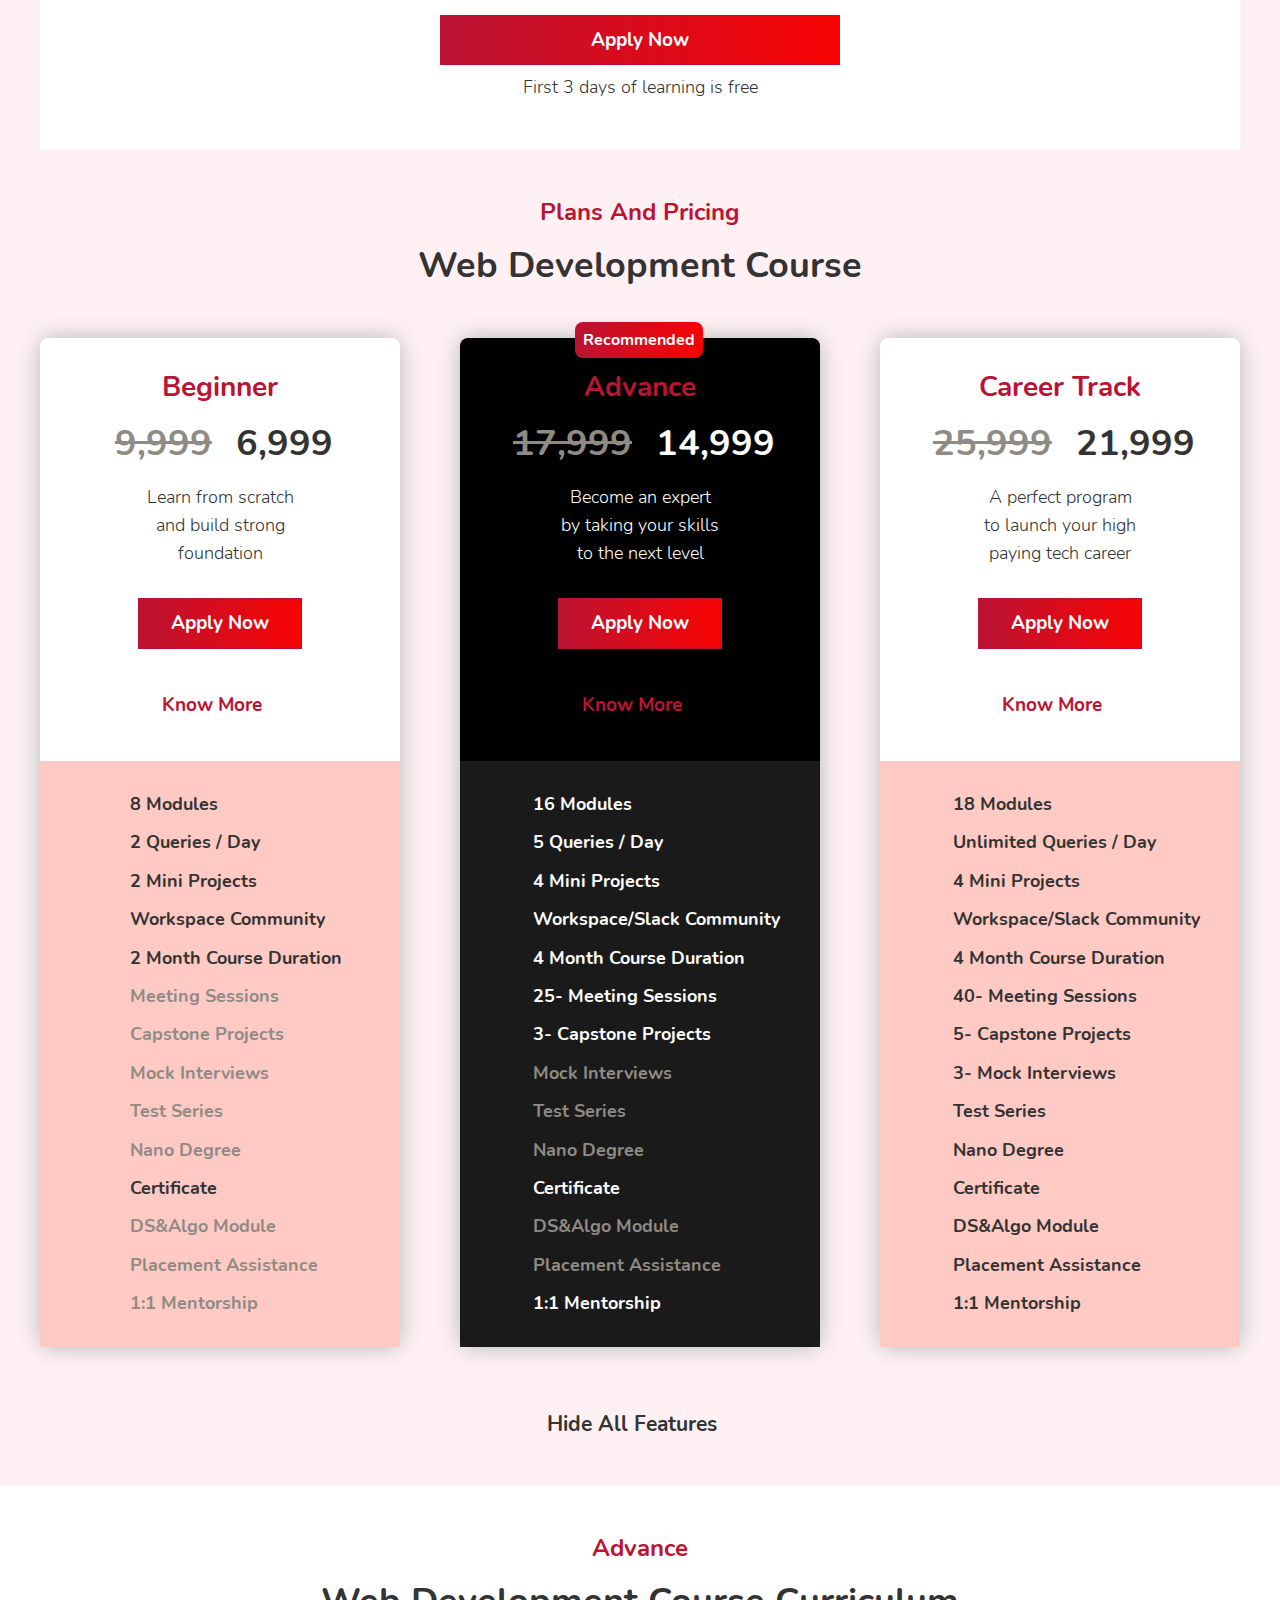
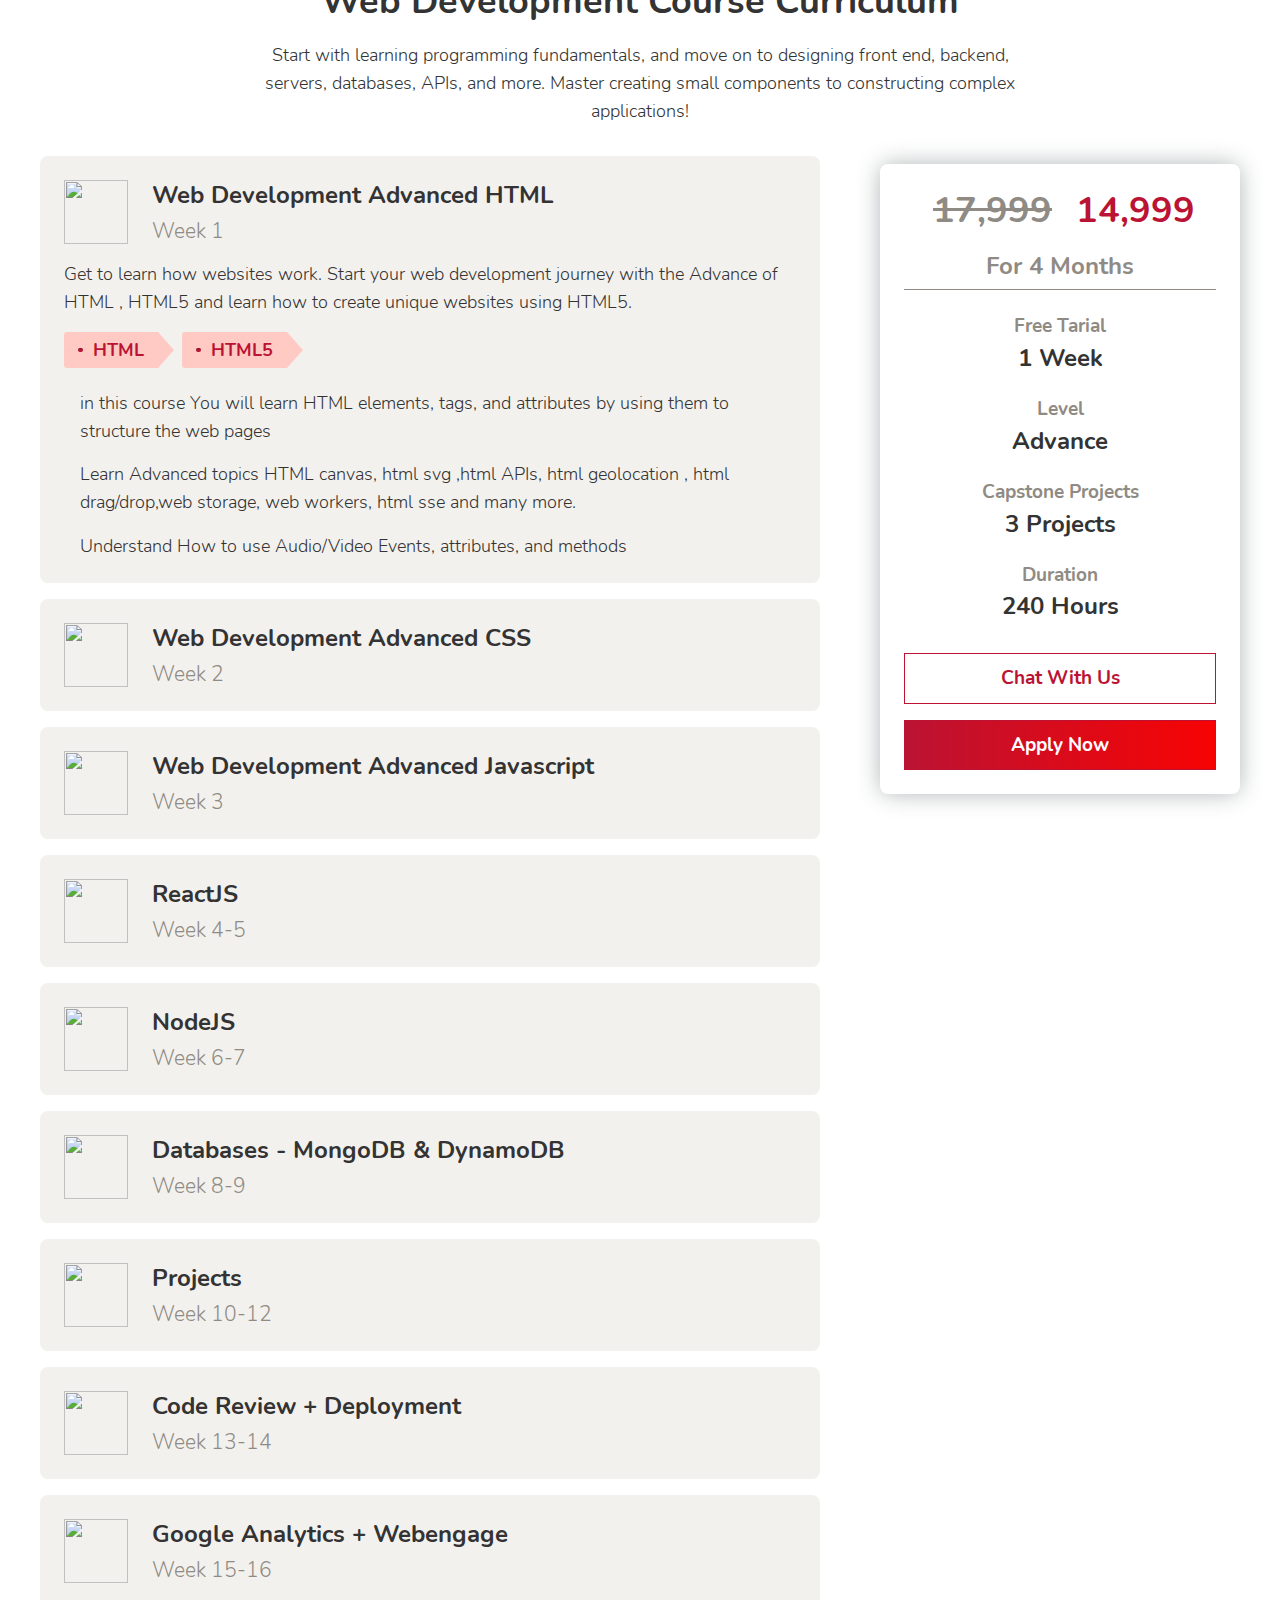
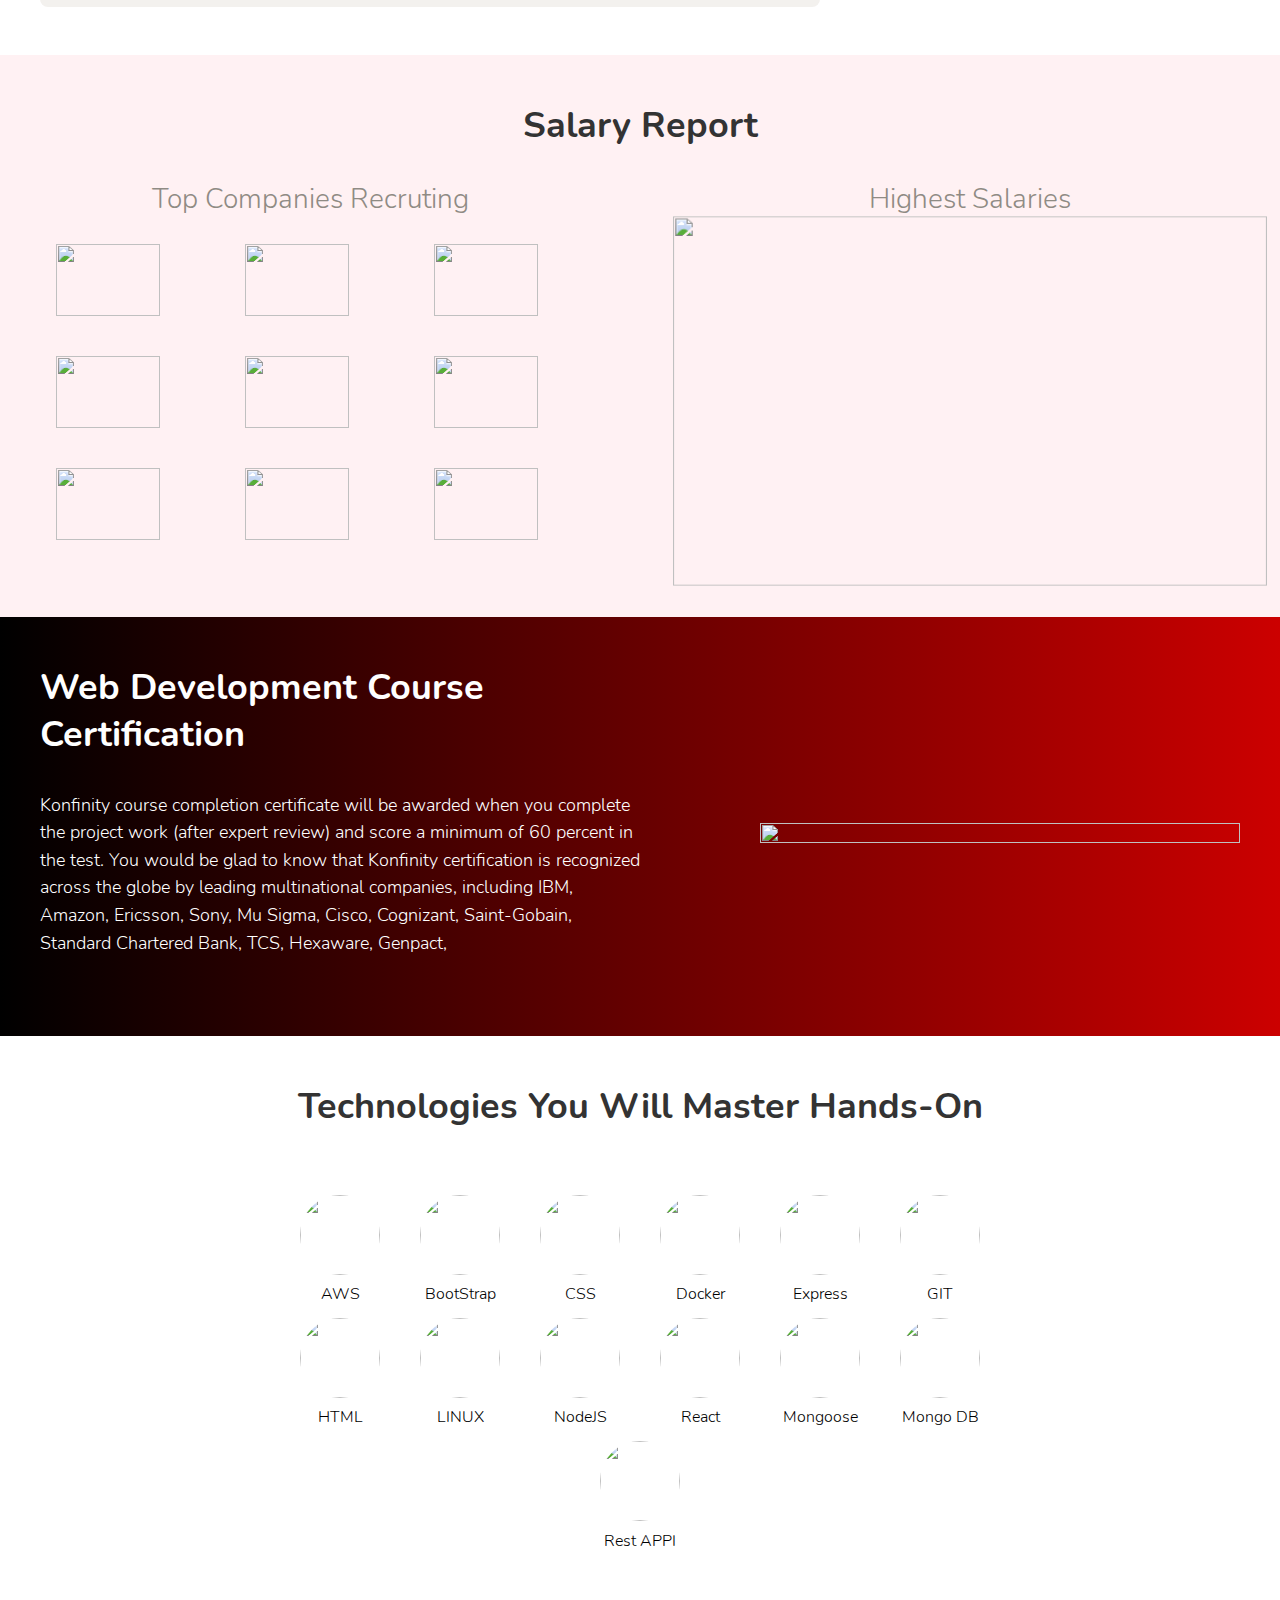
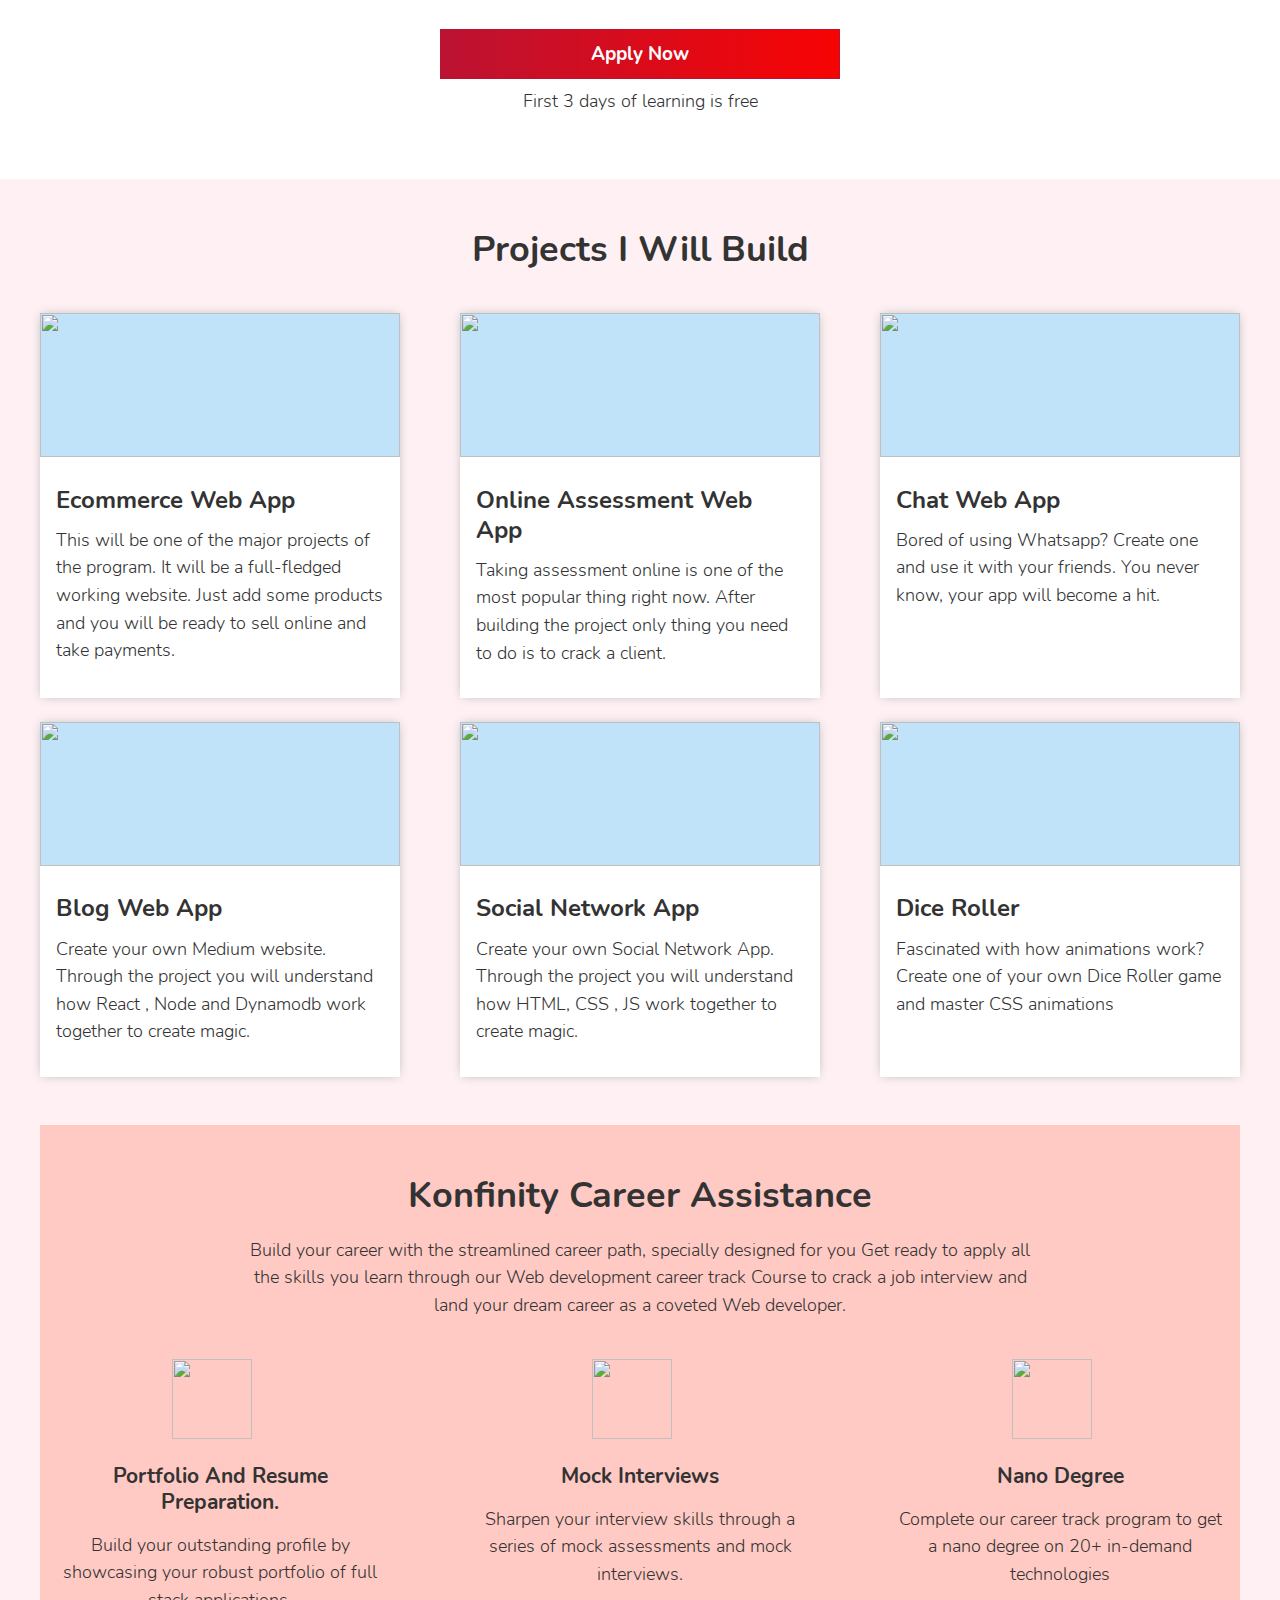
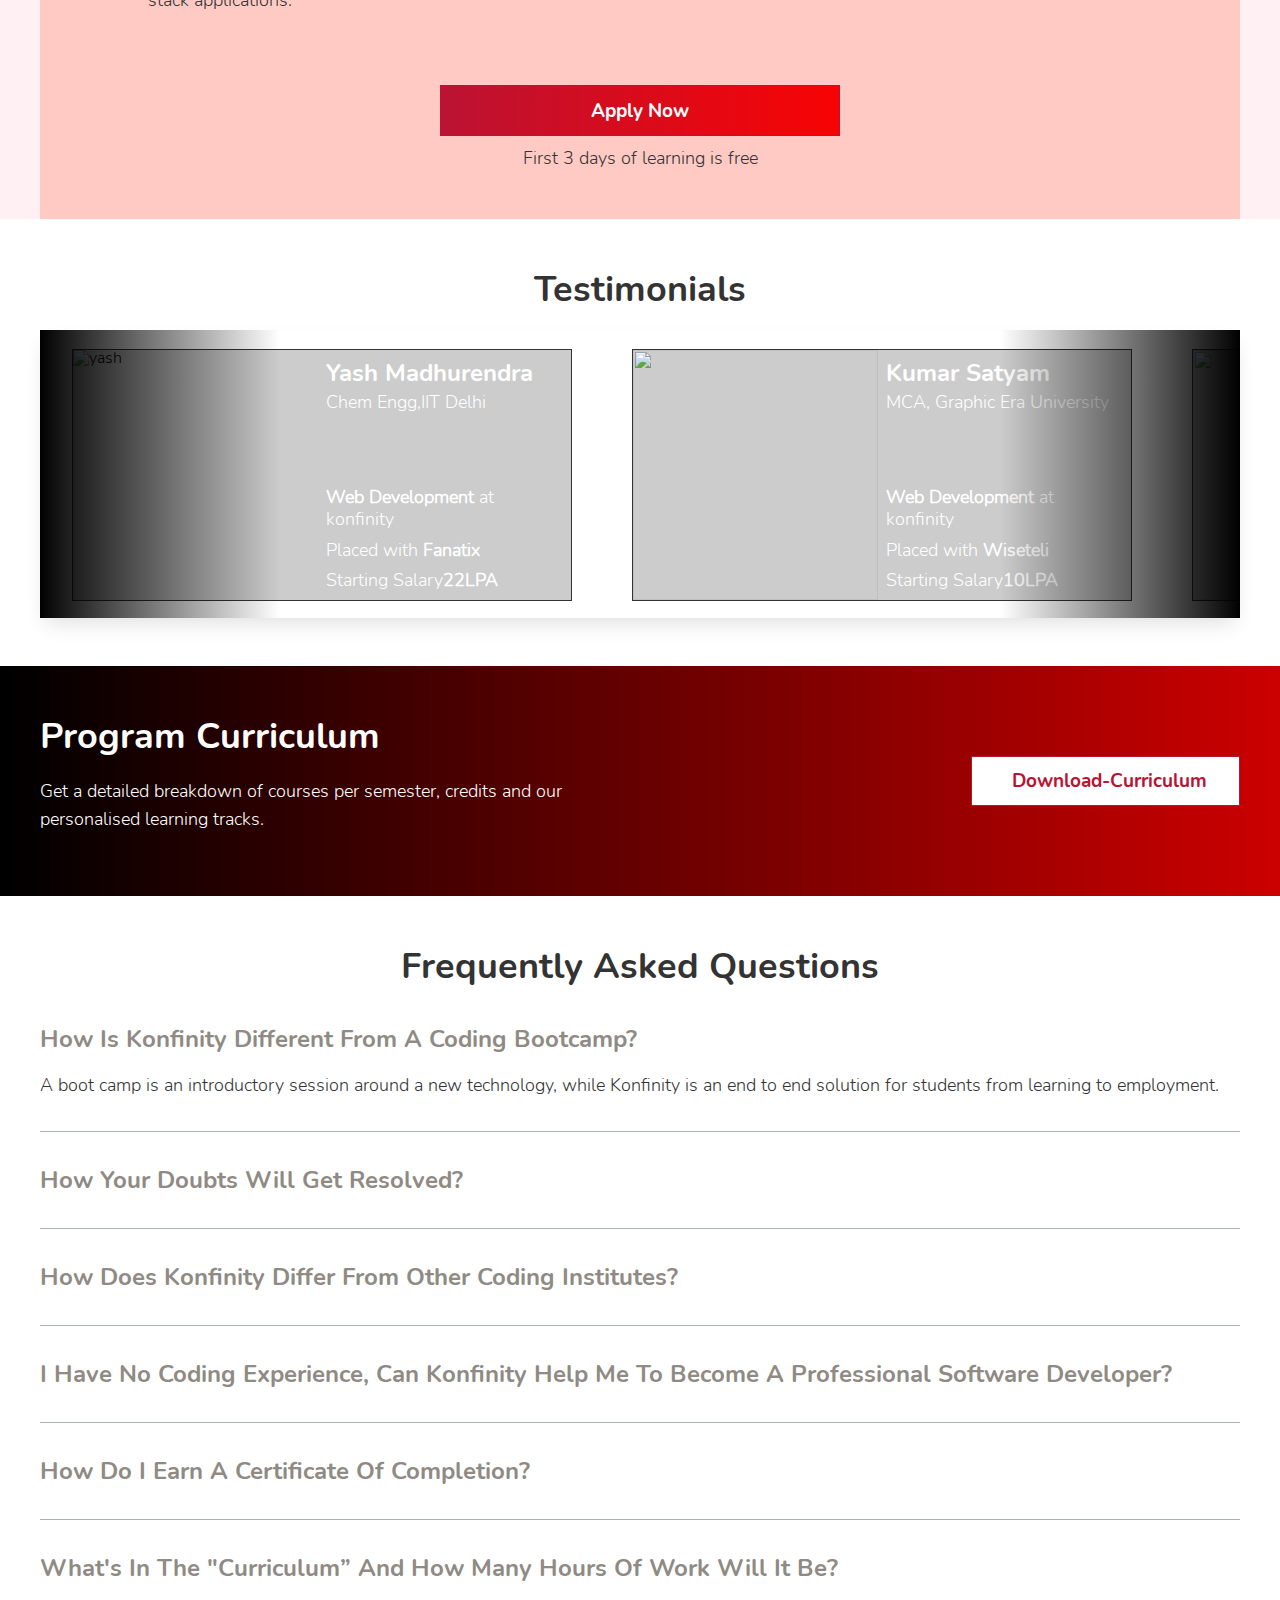
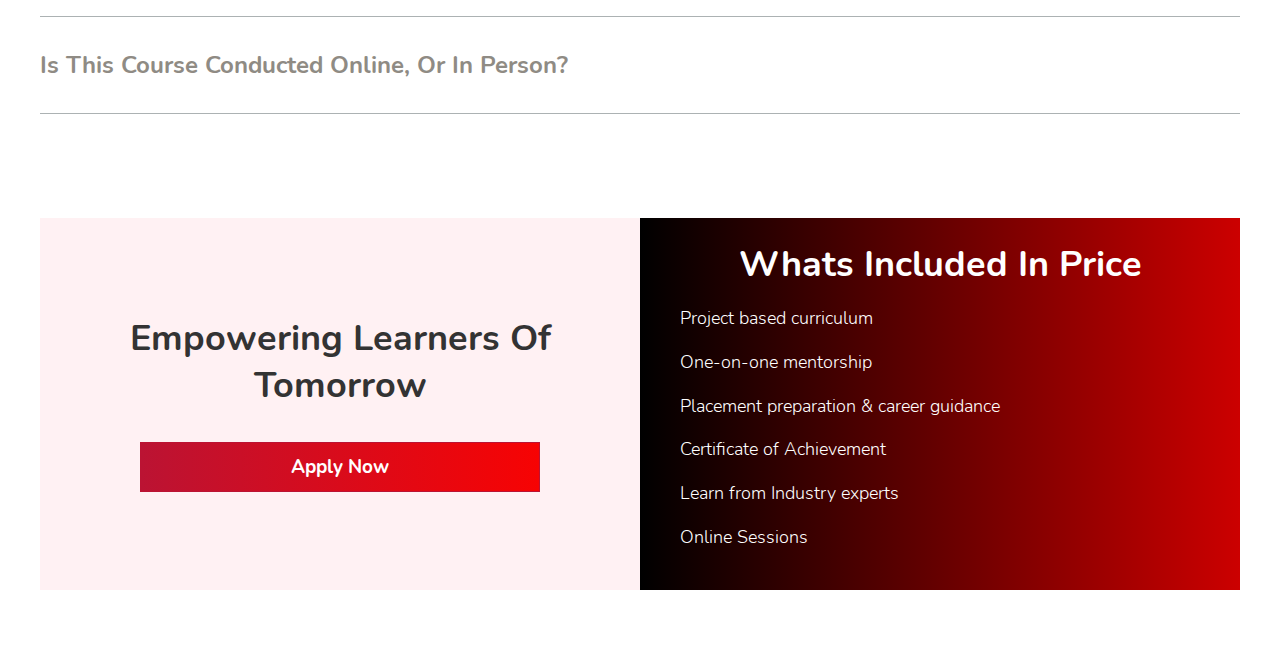
==== commit b261775e: "counter changed" ====
--- a/views/index.html
+++ b/views/index.html
@@ -2202,9 +2202,11 @@
                 </div>
             </div>
         </section>
+    
+        <div class="frontend-count" id="count6"></div>
+        <div class="frontend-count" id="count7"></div>
 
     </main>
-
     <script src="../scripts/index.js"></script>
 </body>
 
--- a/scss/style.css
+++ b/scss/style.css
@@ -1660,4 +1660,8 @@
   margin-bottom: 1rem;
 }
 
+.frontend-count {
+  display: none;
+}
+
 /*# sourceMappingURL=style.css.map */
